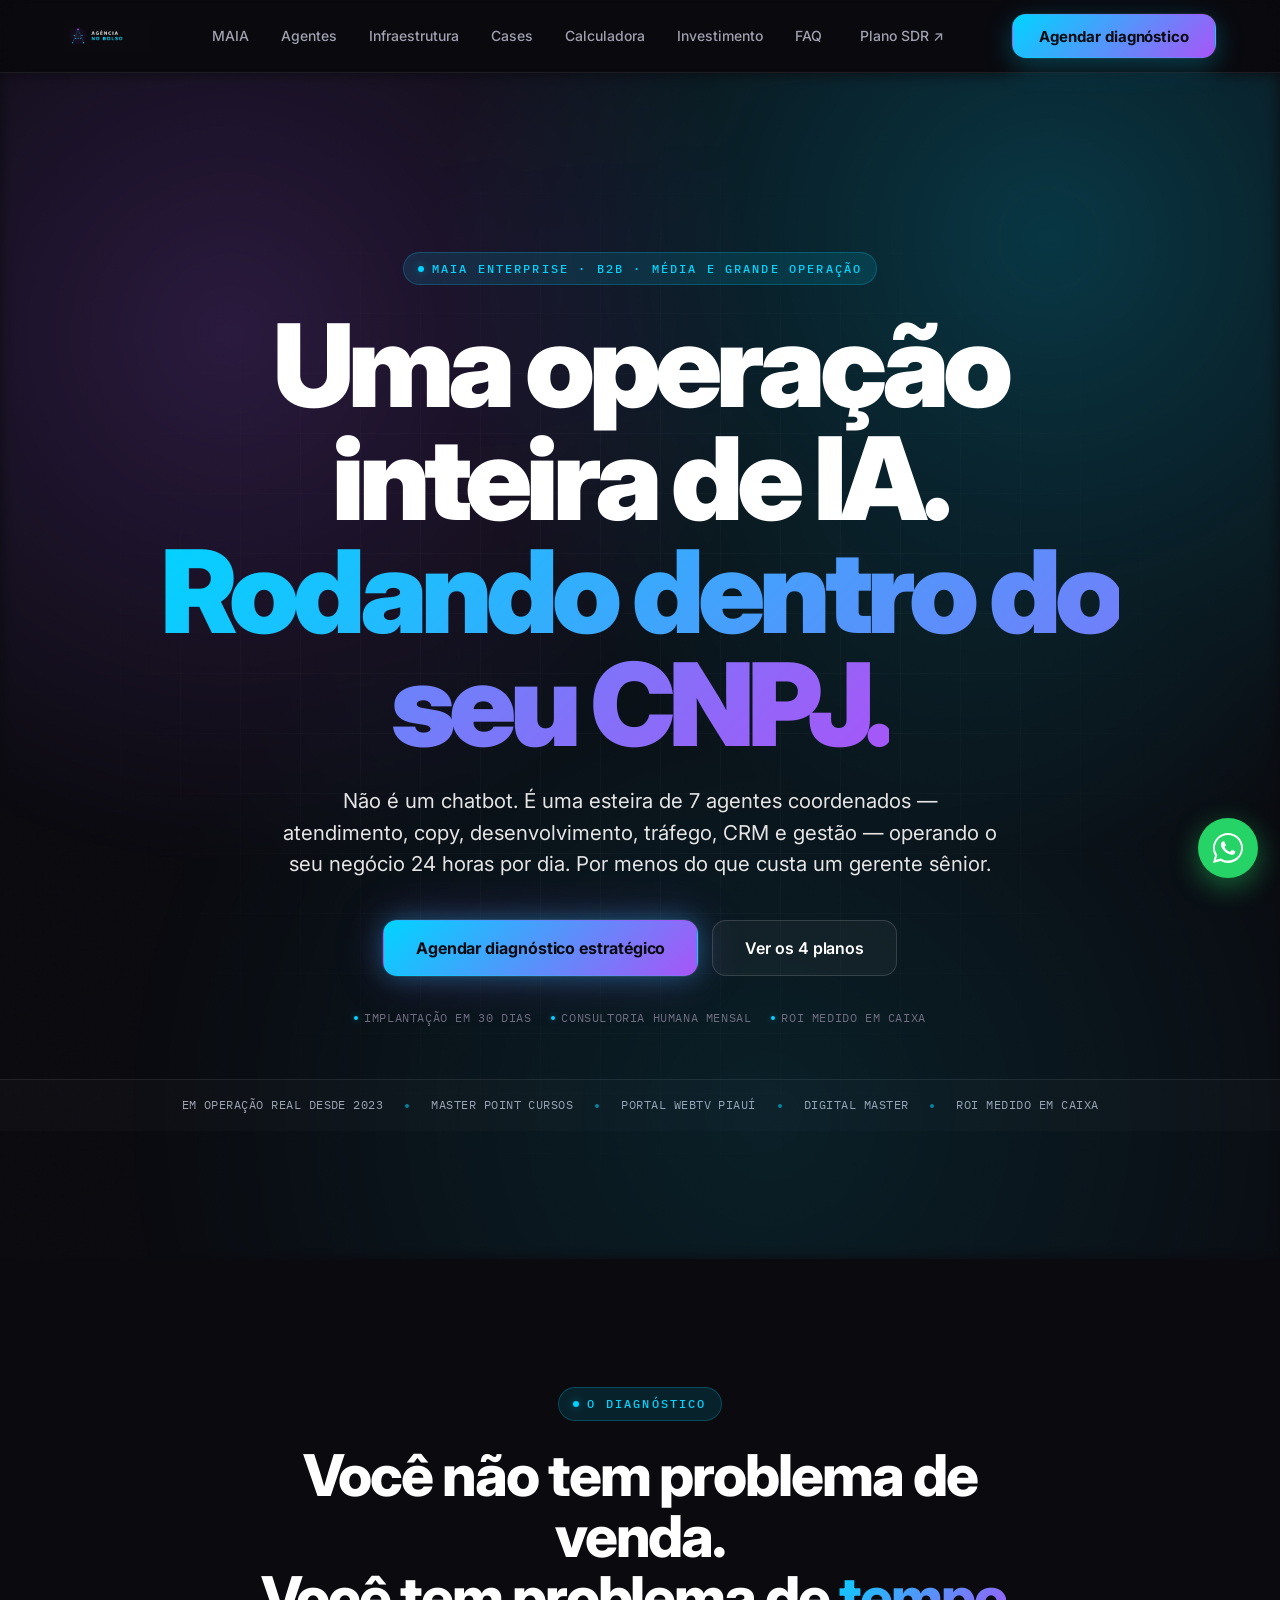
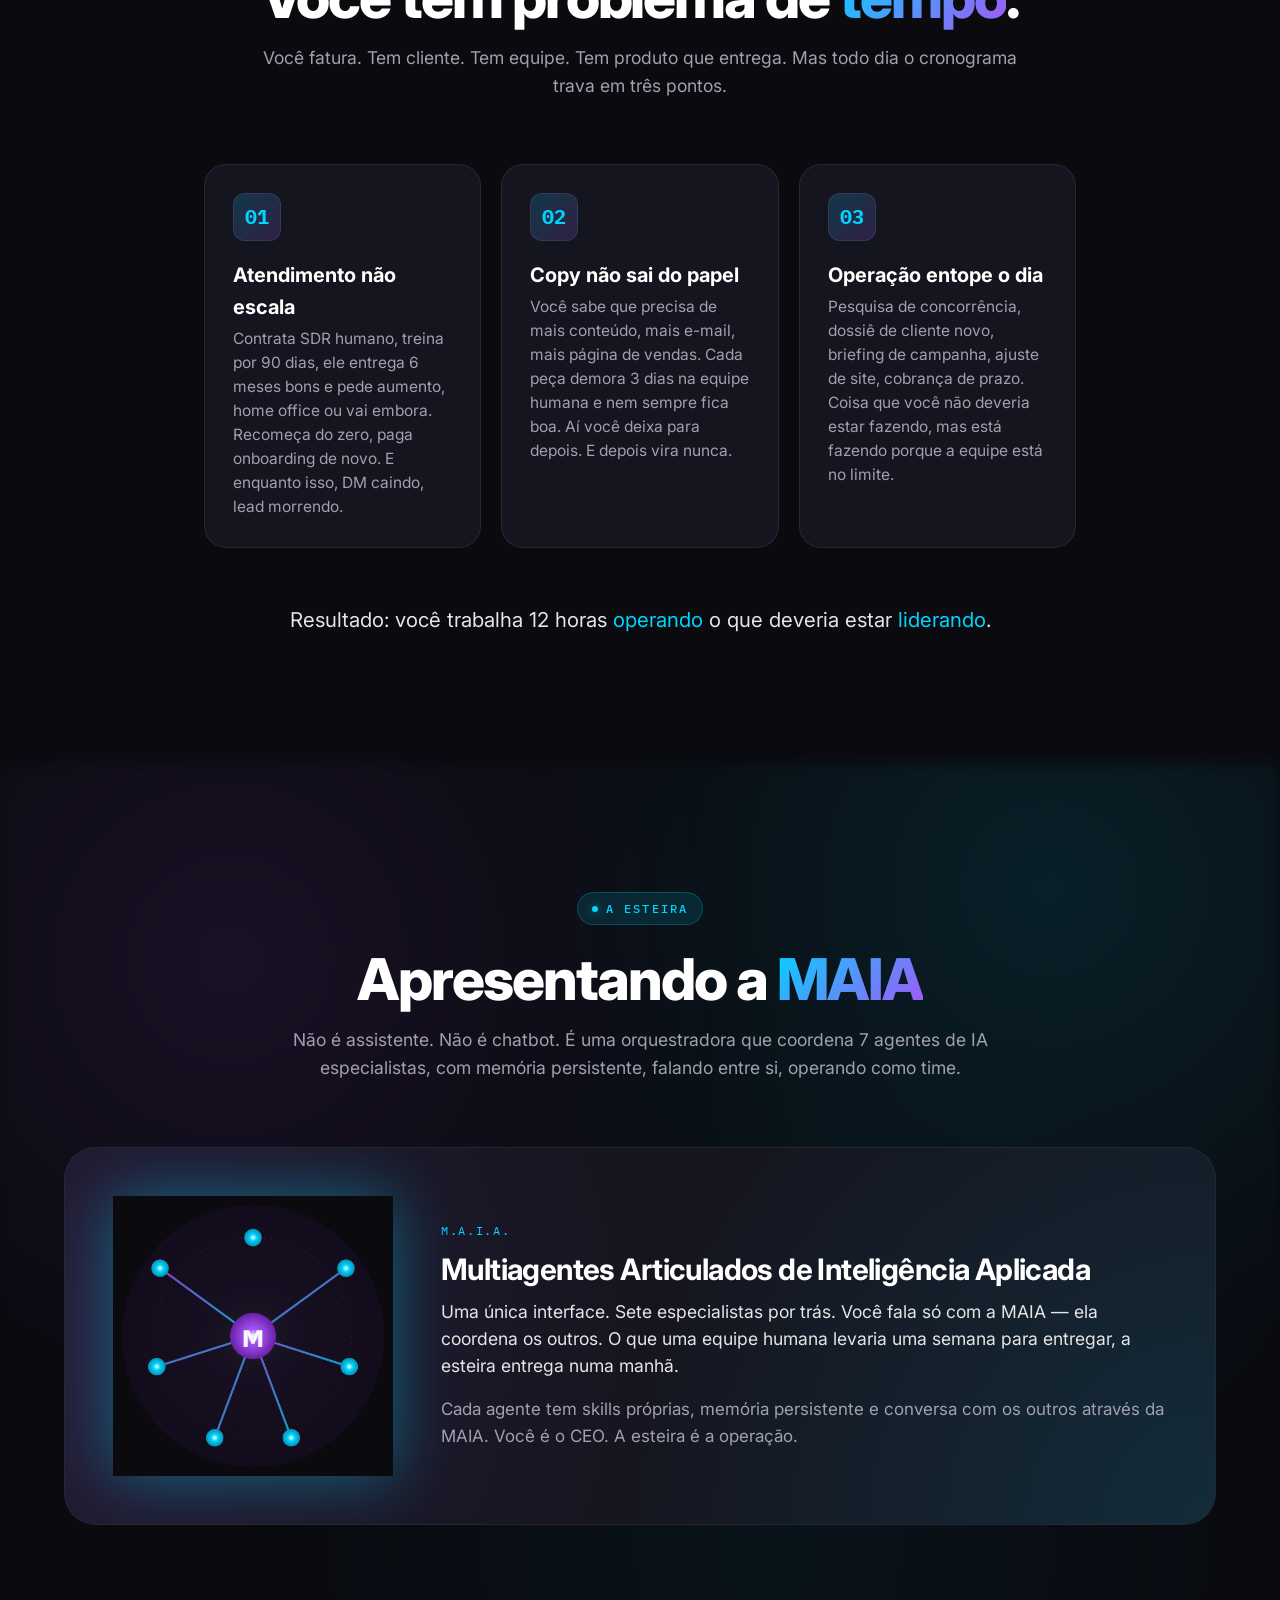
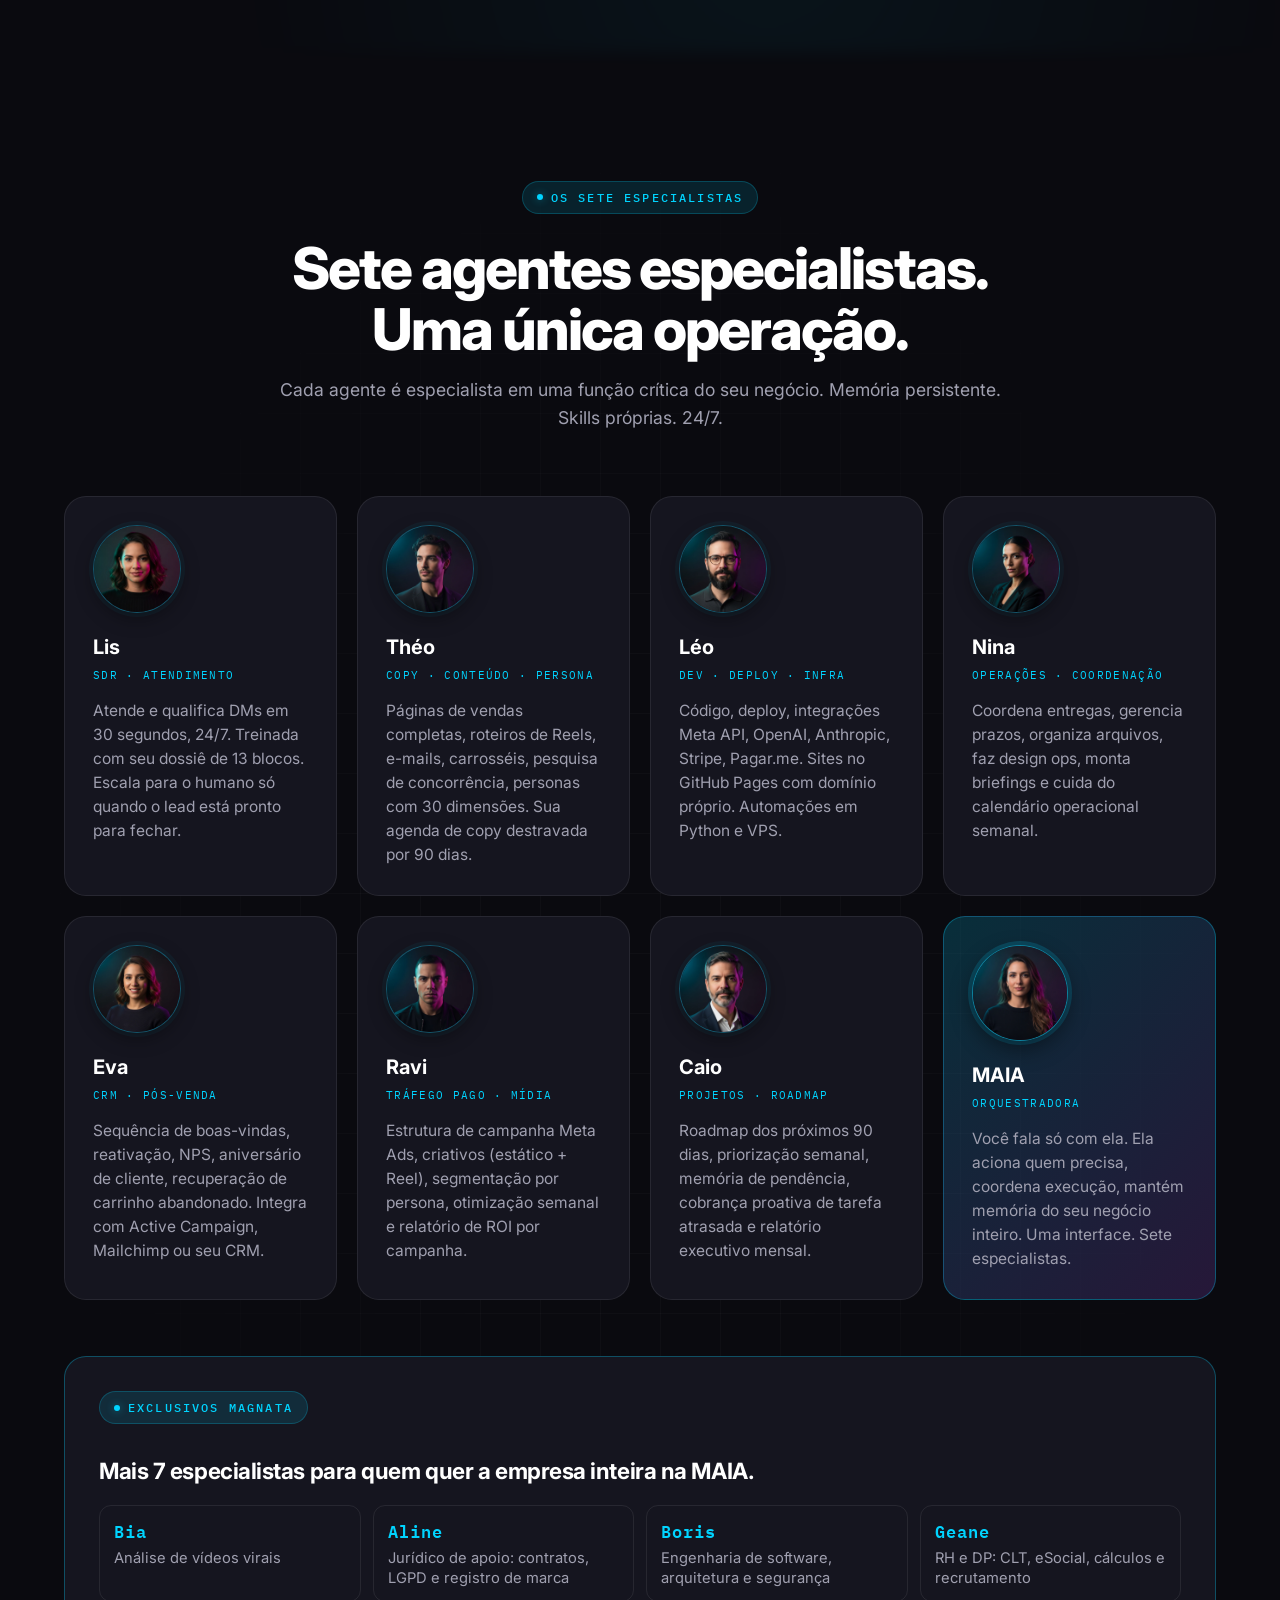
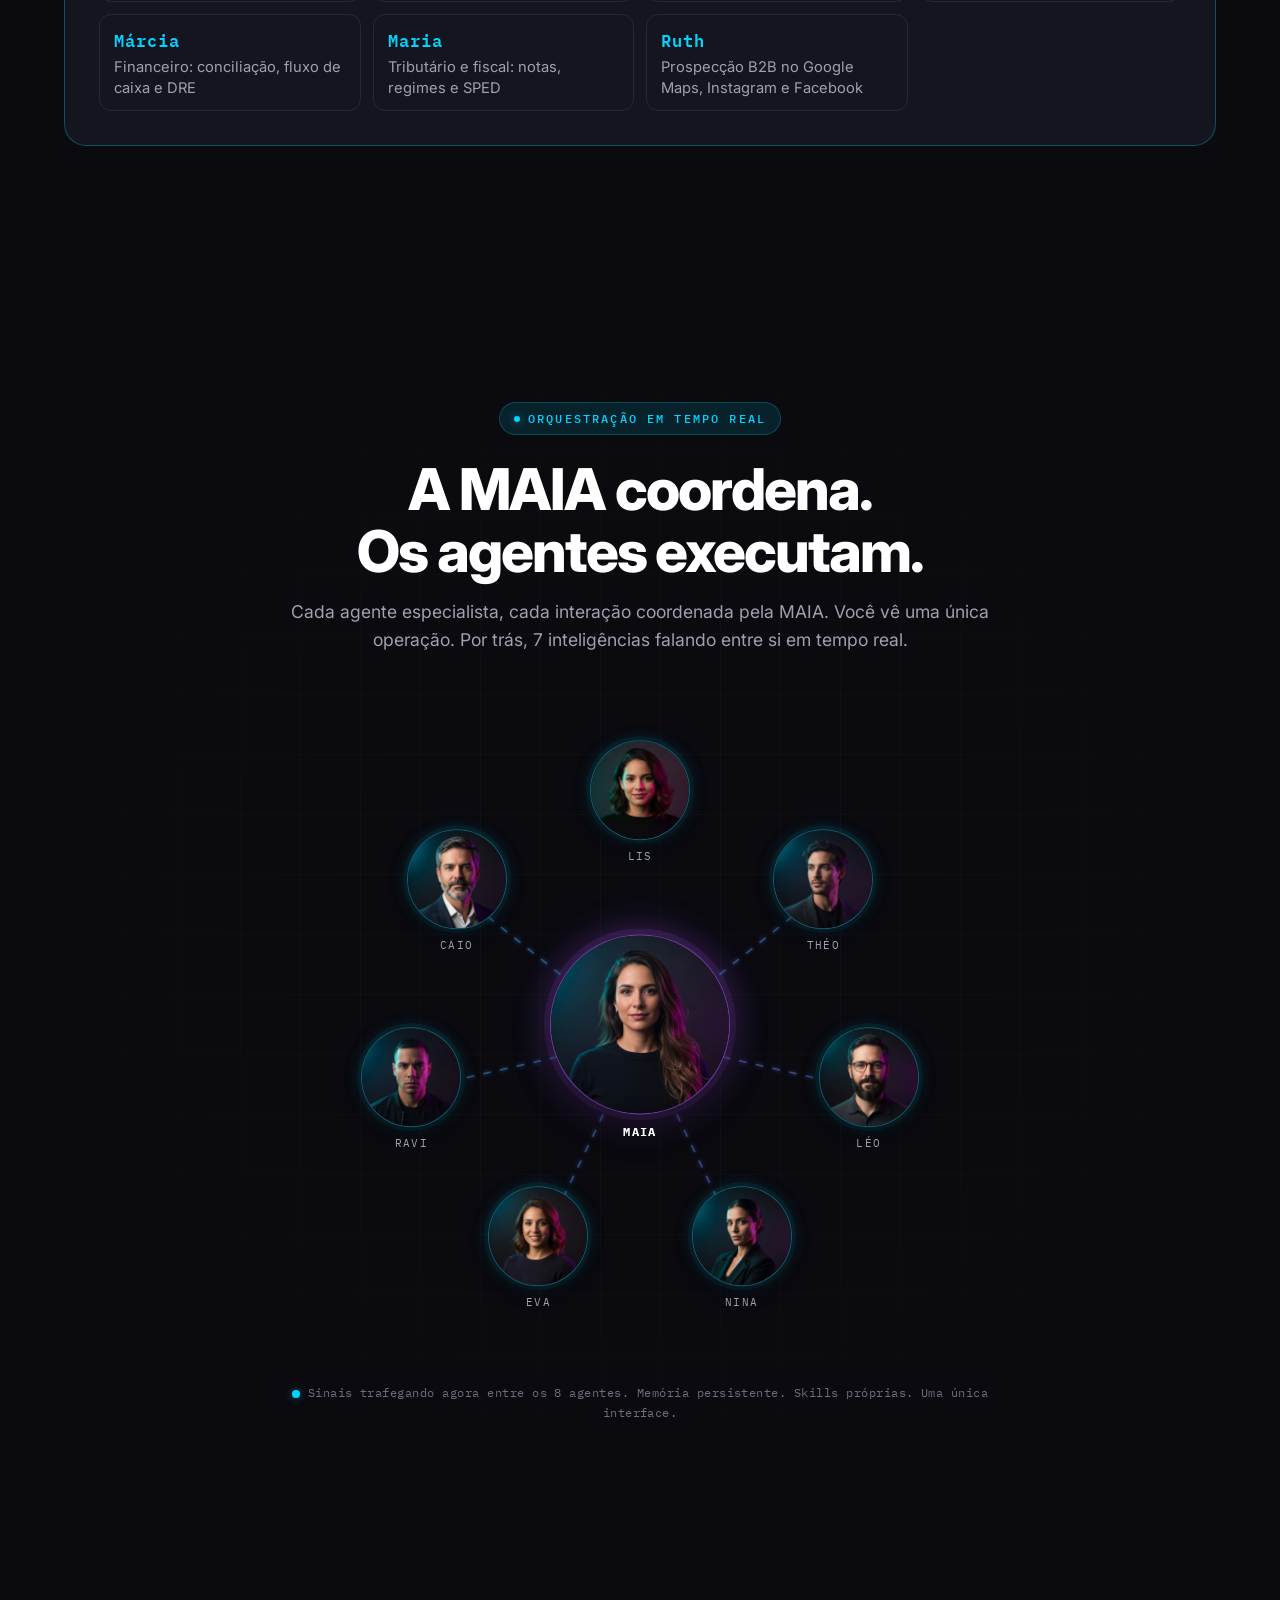
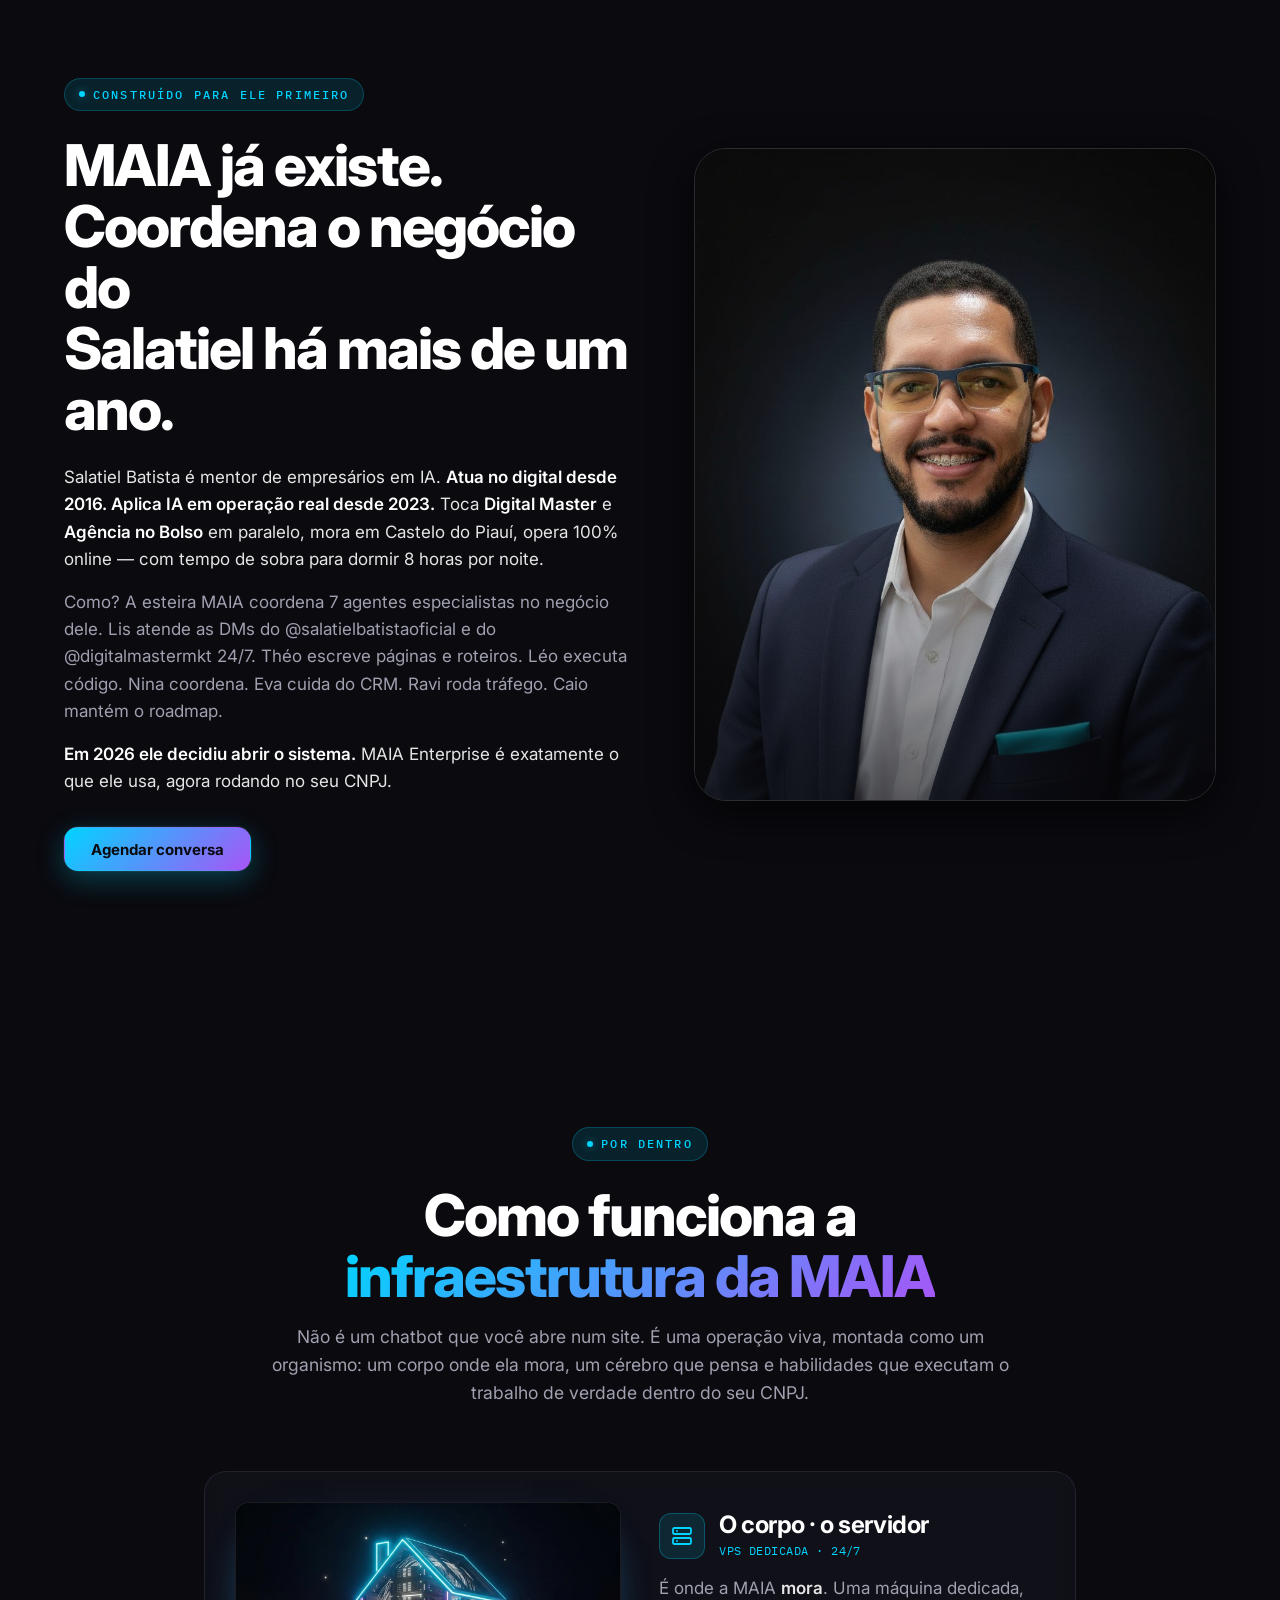
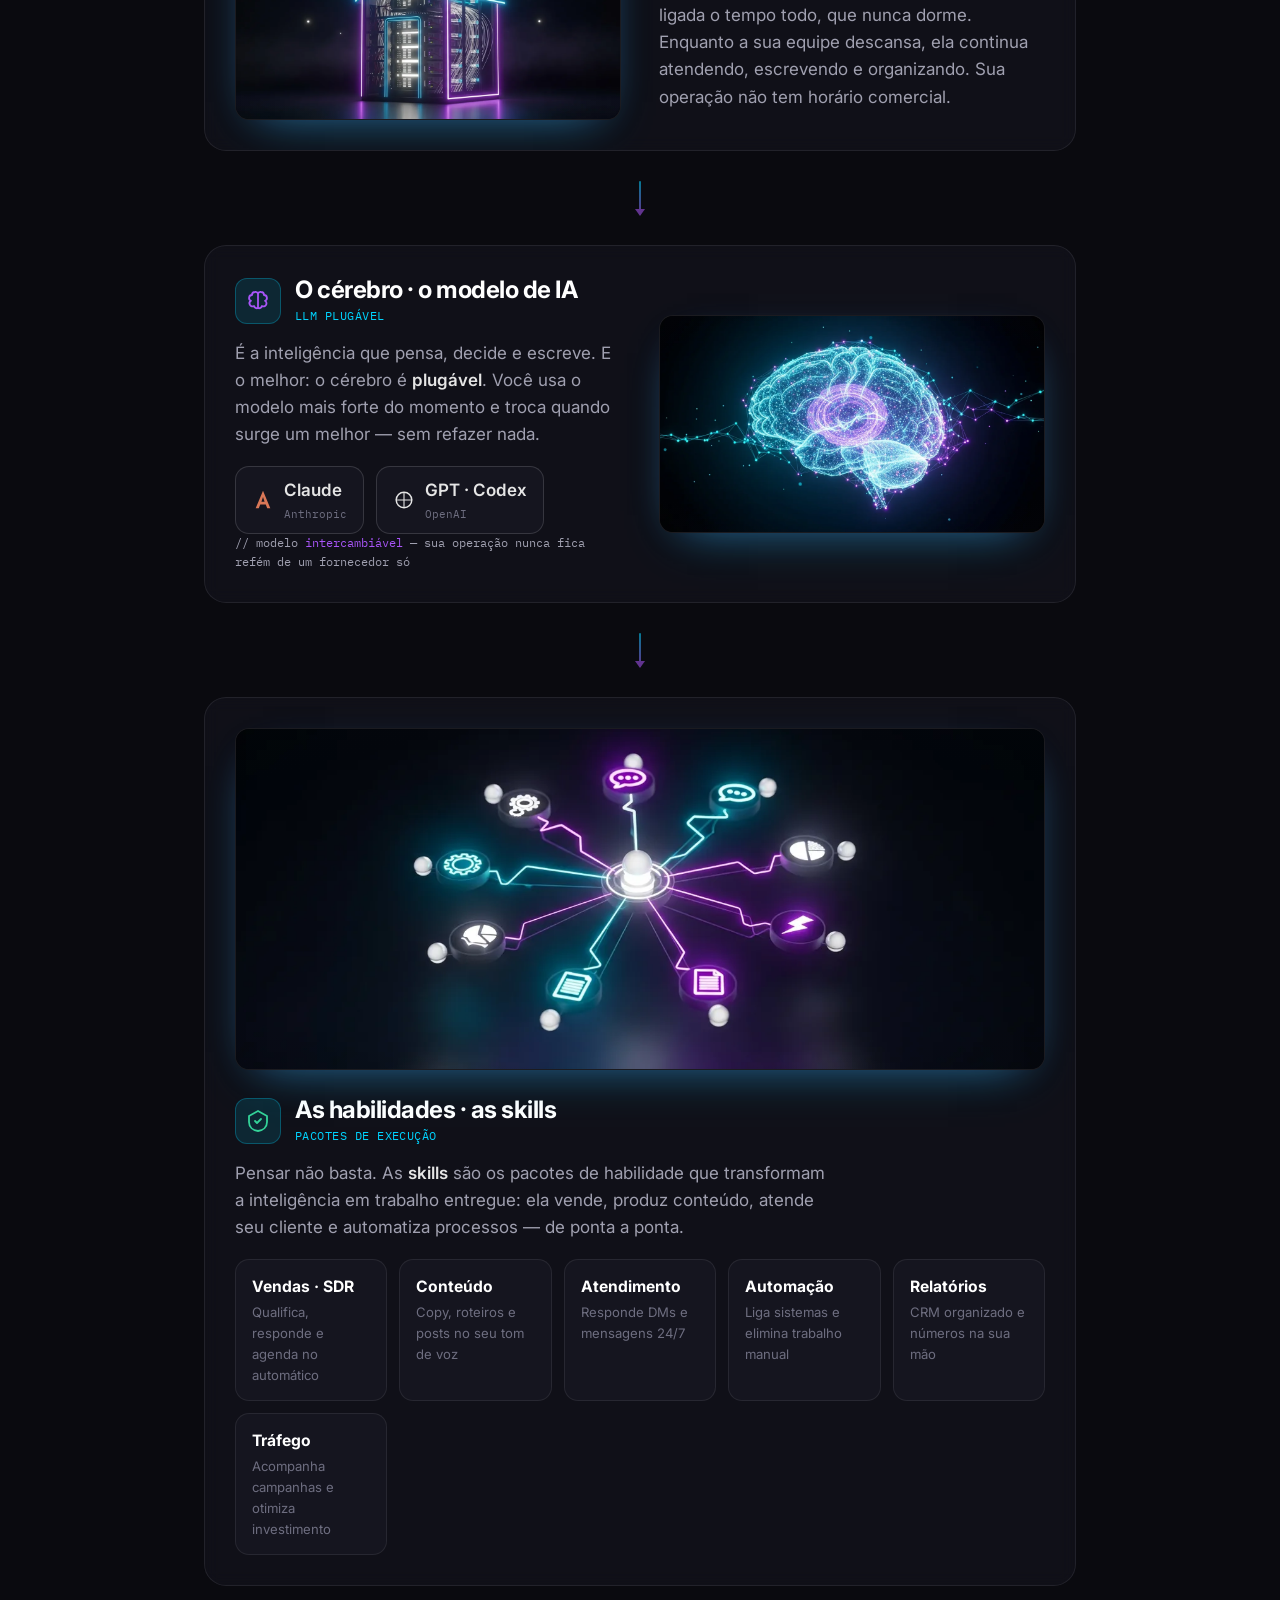
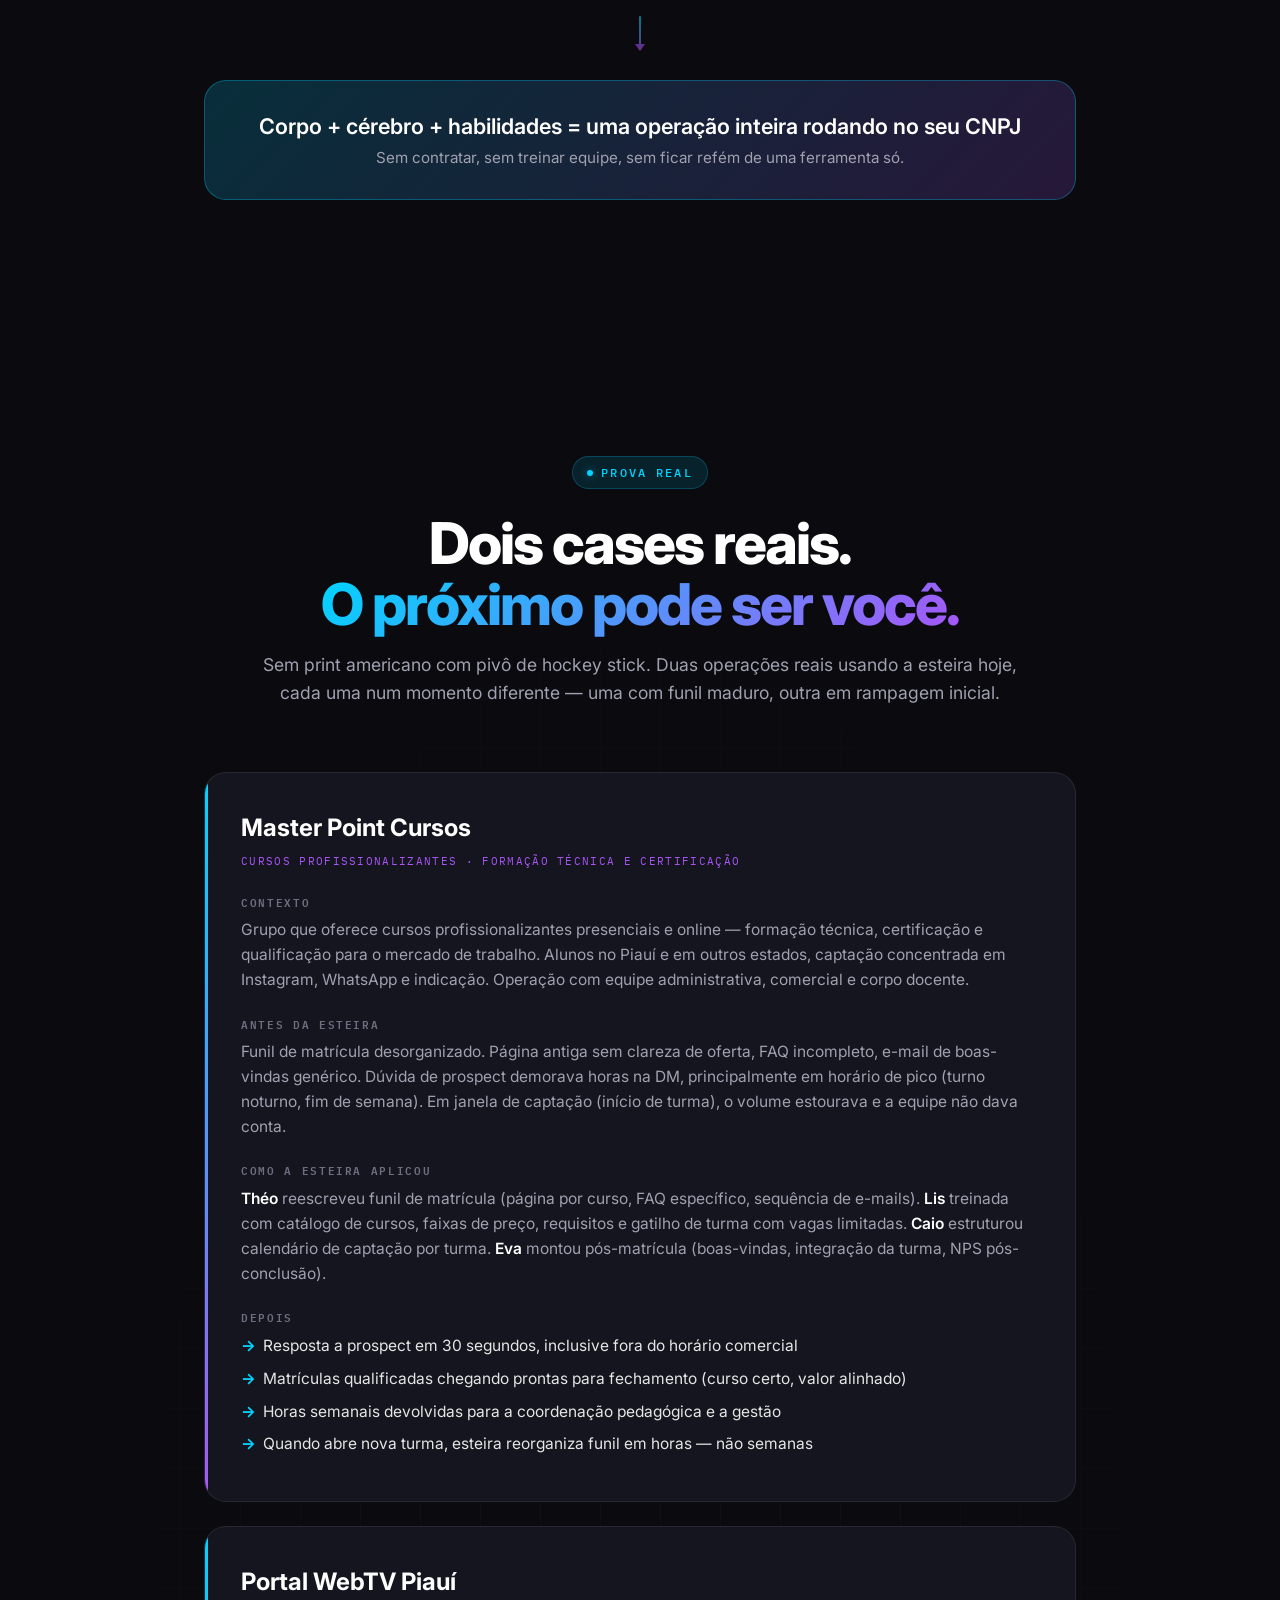
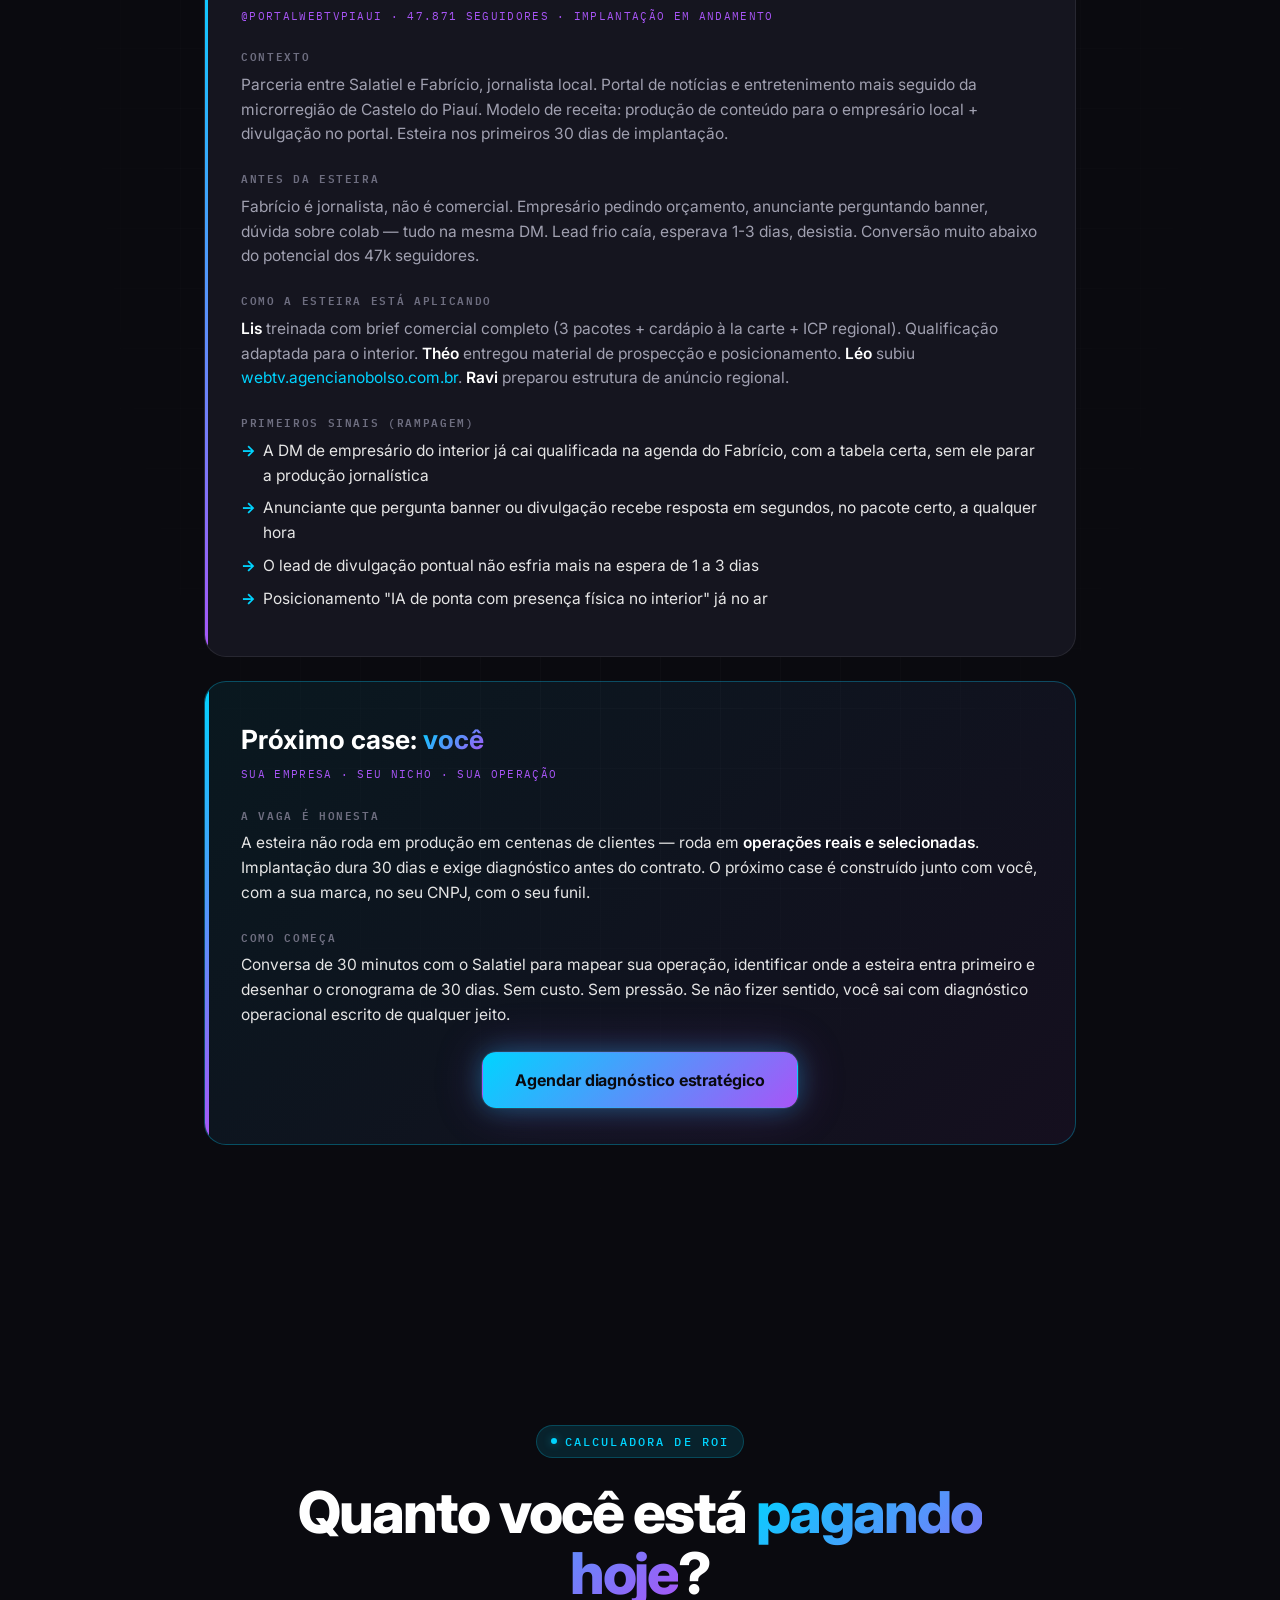
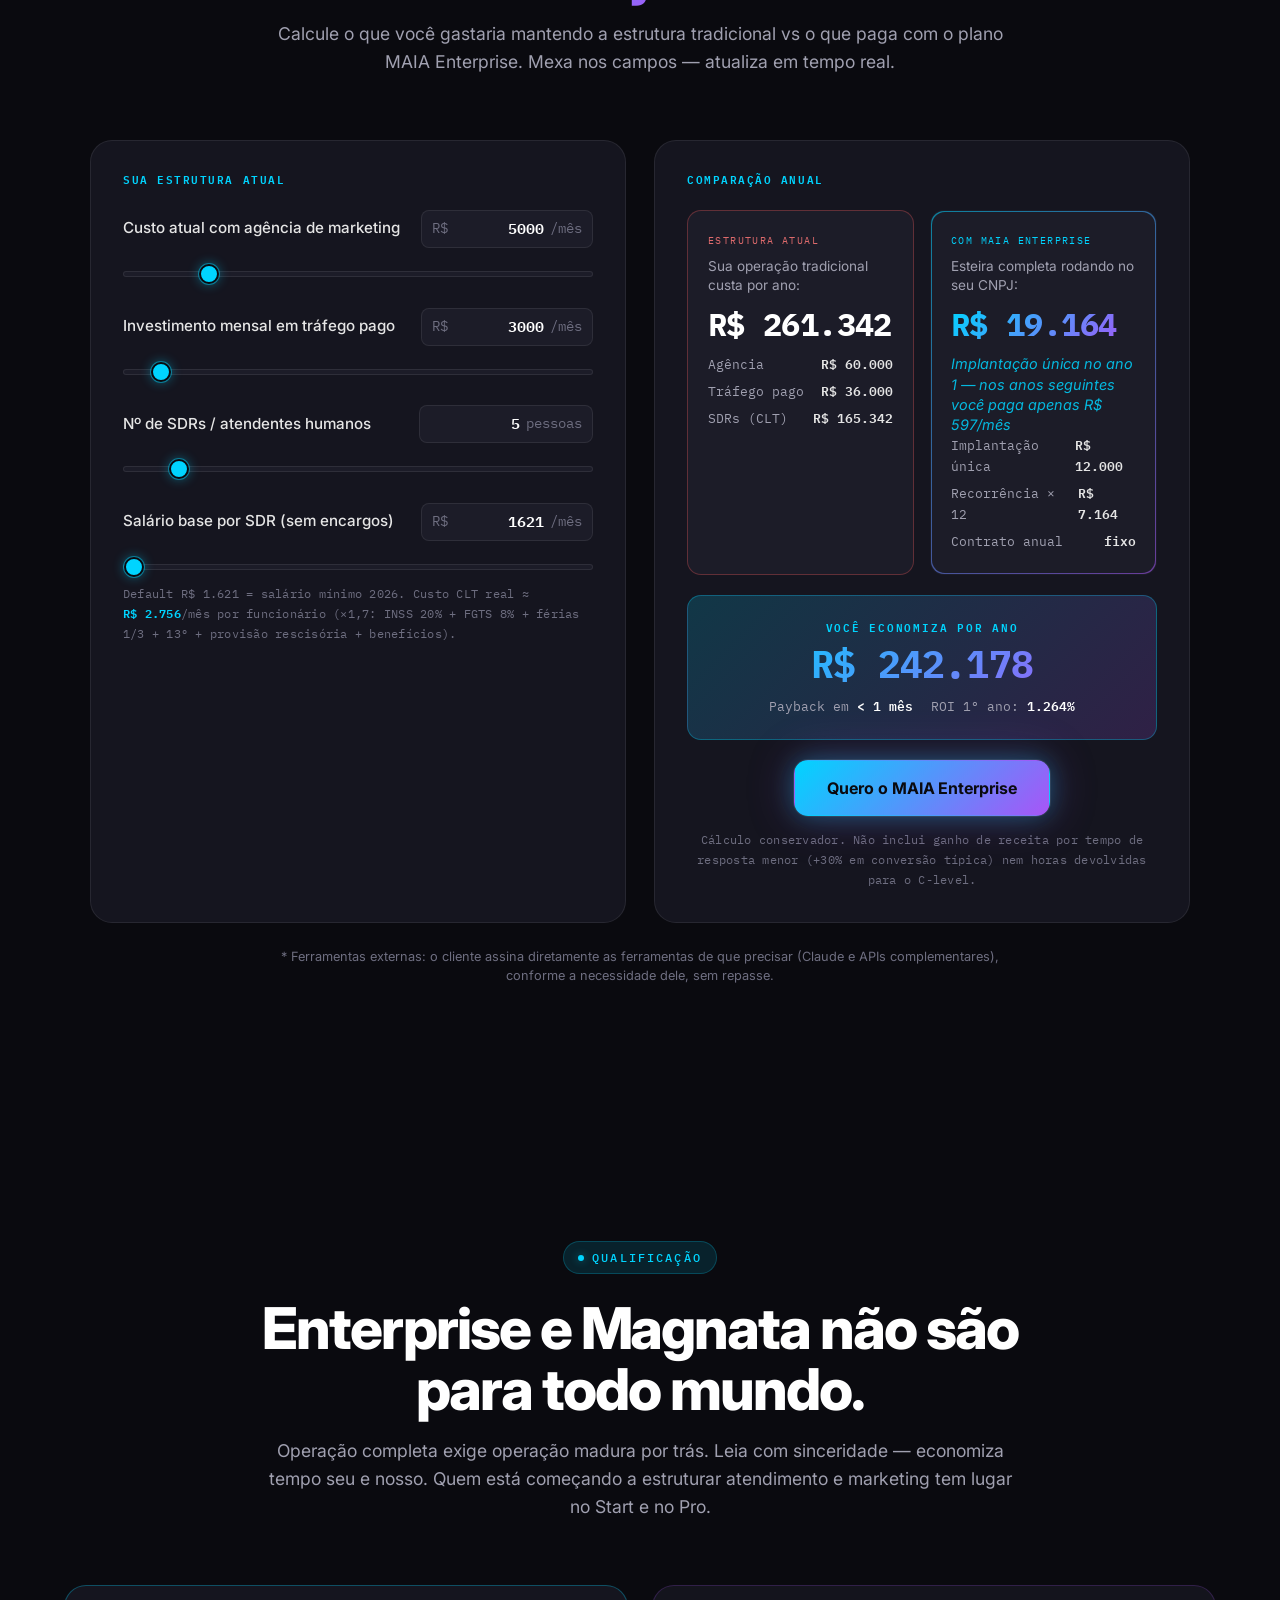
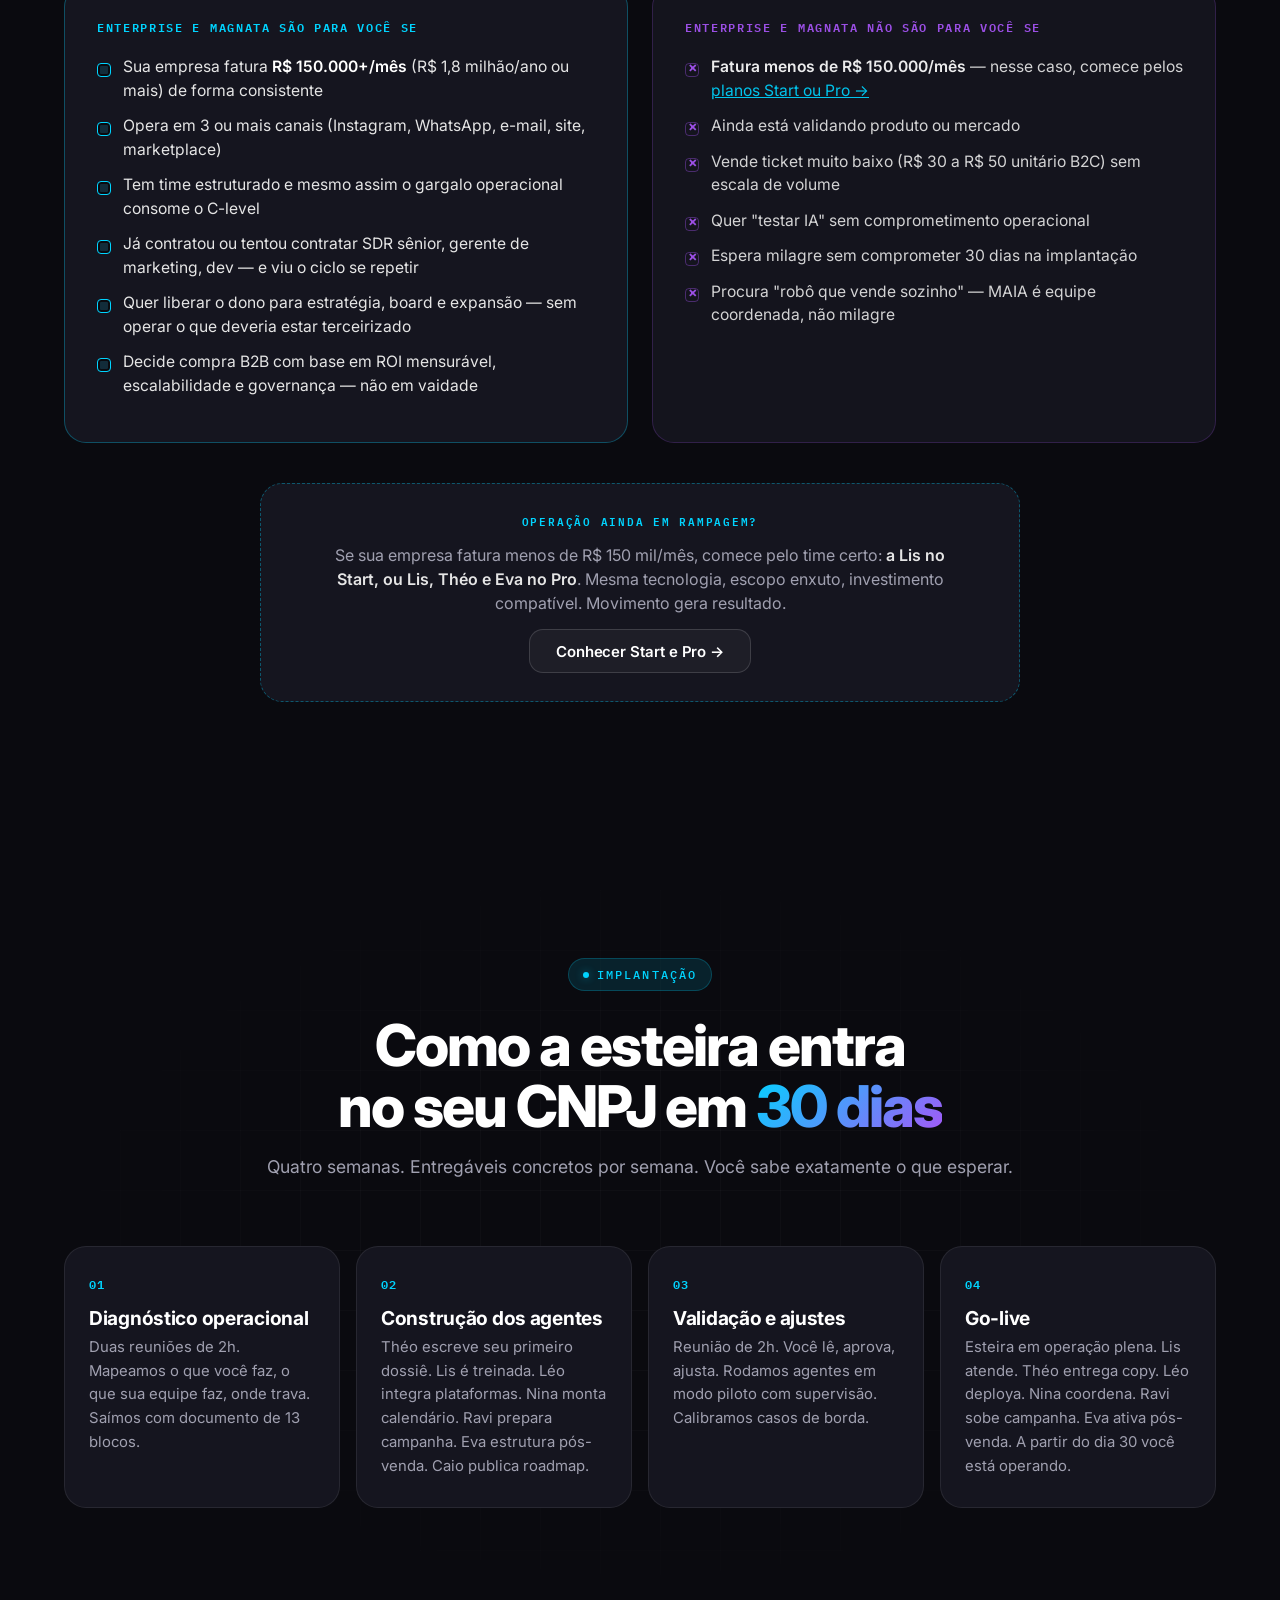
==== index.html @ 839e4342 "LP: restaura R$ 80k/mês na conversa de exemplo da Lis Co-Authored-By: Claude Opus 5.5 <noreply@anthr" ====
<!doctype html>
<html lang="pt-BR">
<head>
<meta charset="utf-8">
<meta name="viewport" content="width=device-width, initial-scale=1, viewport-fit=cover">
<meta name="theme-color" content="#0A0A0F">
<title>Agência no Bolso · MAIA Enterprise — Uma operação inteira de IA no seu CNPJ</title>
<meta name="description" content="MAIA é uma esteira de 7 agentes de IA coordenados que opera atendimento, copy, dev, ops, CRM, tráfego e gestão dentro do seu CNPJ. Quatro planos, do Start ao Magnata. Implantação em 30 dias.">
<meta name="author" content="Agência no Bolso">
<link rel="canonical" href="https://agencianobolso.com.br/">

<!-- Open Graph -->
<meta property="og:type" content="website">
<meta property="og:title" content="Agência no Bolso · MAIA Enterprise">
<meta property="og:description" content="Sua empresa. Com IA real. Uma esteira de 7 agentes coordenados rodando no seu CNPJ — atendimento, copy, dev, ops, CRM, tráfego e gestão.">
<meta property="og:url" content="https://agencianobolso.com.br/">
<meta property="og:image" content="https://agencianobolso.com.br/assets/og-enterprise.png">
<meta property="og:locale" content="pt_BR">
<meta name="twitter:card" content="summary_large_image">

<link rel="icon" href="/assets/favicon.svg" type="image/svg+xml">

<!-- Fonts -->
<link rel="preconnect" href="https://fonts.googleapis.com">
<link rel="preconnect" href="https://fonts.gstatic.com" crossorigin>
<!-- display=optional: zero CLS (fonte usa fallback se nao chegar em 100ms, sem swap posterior) -->
<link rel="stylesheet" href="https://fonts.googleapis.com/css2?family=Inter:wght@400;500;600;700;800;900&family=IBM+Plex+Mono:wght@400;500;600&display=optional">
<link rel="preload" as="image" href="/assets/img/brand/salatiel_hero.jpg" fetchpriority="high">

<link rel="stylesheet" href="/assets/style.css?v=20260606-cnpj-footer">

<!-- JSON-LD -->
<script type="application/ld+json">
{
  "@context": "https://schema.org",
  "@type": "Organization",
  "name": "Agência no Bolso",
  "url": "https://agencianobolso.com.br/",
  "logo": "https://agencianobolso.com.br/assets/img/brand/logo-horizontal-ondark.png",
  "founders": [
    {"@type": "Person", "name": "Raquel Coelho"},
    {"@type": "Person", "name": "Salatiel Batista"},
    {"@type": "Person", "name": "Joel Visgueira"}
  ],
  "sameAs": ["https://instagram.com/digitalmastermkt"]
}
</script>
</head>
<body>

<!-- NAVBAR -->
<nav class="navbar">
  <div class="nav-inner">
    <a href="/" class="nav-logo" aria-label="Agência no Bolso">
      <img src="/assets/img/brand/logo-horizontal-ondark.png" alt="Agência no Bolso" width="240" height="50">
    </a>
    <div class="nav-links">
      <a href="#maia">MAIA</a>
      <a href="#agentes">Agentes</a>
      <a href="#infraestrutura">Infraestrutura</a>
      <a href="#cases">Cases</a>
      <a href="#roi-calc-maia">Calculadora</a>
      <a href="#investimento">Investimento</a>
      <a href="#faq">FAQ</a>
      <a href="/sdr/" class="btn-ghost">Plano SDR ↗</a>
    </div>
    <a href="https://wa.me/5586981141438?text=Ol%C3%A1%20Salatiel%2C%20quero%20agendar%20diagn%C3%B3stico%20estrat%C3%A9gico%20da%20MAIA%20Enterprise" class="btn btn-primary" target="_blank" rel="noopener">Agendar diagnóstico</a>
  </div>
</nav>

<!-- HERO -->
<header class="hero">
  <div class="mesh-gradient-bg"></div>
  <div class="grid-bg"></div>
  <div class="noise-bg"></div>
  <div class="container hero-inner">
    <span class="eyebrow">MAIA Enterprise · B2B · Média e grande operação</span>
    <h1 class="huge-headline">Uma operação inteira de IA.<br><span class="gradient-text">Rodando dentro do seu CNPJ.</span></h1>
    <p class="lead">Não é um chatbot. É uma esteira de 7 agentes coordenados — atendimento, copy, desenvolvimento, tráfego, CRM e gestão — operando o seu negócio 24 horas por dia. Por menos do que custa um gerente sênior.</p>
    <div class="cta-row" style="justify-content:center">
      <a href="https://wa.me/5586981141438?text=Ol%C3%A1%20Salatiel%2C%20quero%20agendar%20diagn%C3%B3stico%20estrat%C3%A9gico%20da%20MAIA%20Enterprise" class="btn glow-cta btn-lg" target="_blank" rel="noopener">Agendar diagnóstico estratégico</a>
      <a href="#investimento" class="btn btn-secondary btn-lg">Ver os 4 planos</a>
    </div>
    <div class="hero-meta">
      <span>Implantação em 30 dias</span>
      <span>Consultoria humana mensal</span>
      <span>ROI medido em caixa</span>
    </div>
  </div>
  <div class="cred-bar">
    <div class="container">
      <p><span>Em operação real desde 2023</span><span>Master Point Cursos</span><span>Portal WebTV Piauí</span><span>Digital Master</span><span>ROI medido em caixa</span></p>
    </div>
  </div>
</header>

<!-- PROBLEMA -->
<section id="problema">
  <div class="container container-narrow">
    <div class="section-header">
      <span class="eyebrow">O Diagnóstico</span>
      <h2>Você não tem problema de venda.<br>Você tem problema de <span class="gradient-text">tempo</span>.</h2>
      <p>Você fatura. Tem cliente. Tem equipe. Tem produto que entrega. Mas todo dia o cronograma trava em três pontos.</p>
    </div>

    <div class="grid grid-3" style="gap:20px">
      <div class="agent-card">
        <div class="agent-icon">01</div>
        <div class="agent-name">Atendimento não escala</div>
        <p class="agent-desc">Contrata SDR humano, treina por 90 dias, ele entrega 6 meses bons e pede aumento, home office ou vai embora. Recomeça do zero, paga onboarding de novo. E enquanto isso, DM caindo, lead morrendo.</p>
      </div>
      <div class="agent-card">
        <div class="agent-icon">02</div>
        <div class="agent-name">Copy não sai do papel</div>
        <p class="agent-desc">Você sabe que precisa de mais conteúdo, mais e-mail, mais página de vendas. Cada peça demora 3 dias na equipe humana e nem sempre fica boa. Aí você deixa para depois. E depois vira nunca.</p>
      </div>
      <div class="agent-card">
        <div class="agent-icon">03</div>
        <div class="agent-name">Operação entope o dia</div>
        <p class="agent-desc">Pesquisa de concorrência, dossiê de cliente novo, briefing de campanha, ajuste de site, cobrança de prazo. Coisa que você não deveria estar fazendo, mas está fazendo porque a equipe está no limite.</p>
      </div>
    </div>

    <p class="lead" style="text-align:center; margin: 56px auto 0">Resultado: você trabalha 12 horas <em>operando</em> o que deveria estar <em>liderando</em>.</p>
  </div>
</section>

<!-- SOLUÇÃO MAIA -->
<section id="maia">
  <div class="mesh-gradient-bg" style="opacity:.5"></div>
  <div class="container">
    <div class="section-header">
      <span class="eyebrow">A Esteira</span>
      <h2>Apresentando a <span class="gradient-text">MAIA</span></h2>
      <p>Não é assistente. Não é chatbot. É uma orquestradora que coordena 7 agentes de IA especialistas, com memória persistente, falando entre si, operando como time.</p>
    </div>

    <div class="maia-feature">
      <img src="/assets/img/brand/maia-symbol.png" alt="Símbolo MAIA — orquestradora de IA" loading="lazy" width="2000" height="2000">
      <div>
        <span class="maia-acronym">M.A.I.A.</span>
        <h3>Multiagentes Articulados de Inteligência Aplicada</h3>
        <p class="lead" style="font-size:1.1rem">Uma única interface. Sete especialistas por trás. Você fala só com a MAIA — ela coordena os outros. O que uma equipe humana levaria uma semana para entregar, a esteira entrega numa manhã.</p>
        <p style="color:var(--text-2); margin-top:14px">Cada agente tem skills próprias, memória persistente e conversa com os outros através da MAIA. Você é o CEO. A esteira é a operação.</p>
      </div>
    </div>
  </div>
</section>

<!-- 7 AGENTES -->
<section id="agentes">
  <div class="grid-bg"></div>
  <div class="container">
    <div class="section-header">
      <span class="eyebrow">Os Sete Especialistas</span>
      <h2>Sete agentes especialistas.<br>Uma única operação.</h2>
      <p>Cada agente é especialista em uma função crítica do seu negócio. Memória persistente. Skills próprias. 24/7.</p>
    </div>

    <div class="agents-grid">
      <article class="agent-card">
        <img class="agent-portrait" decoding="async" src="/assets/img/agentes/lis.webp" alt="Lis — SDR de IA da esteira MAIA" loading="lazy" width="800" height="800">
        <div class="agent-name">Lis</div>
        <div class="agent-role">SDR · Atendimento</div>
        <p class="agent-desc">Atende e qualifica DMs em 30 segundos, 24/7. Treinada com seu dossiê de 13 blocos. Escala para o humano só quando o lead está pronto para fechar.</p>
      </article>
      <article class="agent-card">
        <img class="agent-portrait" decoding="async" src="/assets/img/agentes/theo.webp" alt="Théo — Copywriter de IA da esteira MAIA" loading="lazy" width="800" height="800">
        <div class="agent-name">Théo</div>
        <div class="agent-role">Copy · Conteúdo · Persona</div>
        <p class="agent-desc">Páginas de vendas completas, roteiros de Reels, e-mails, carrosséis, pesquisa de concorrência, personas com 30 dimensões. Sua agenda de copy destravada por 90 dias.</p>
      </article>
      <article class="agent-card">
        <img class="agent-portrait" decoding="async" src="/assets/img/agentes/leo.webp" alt="Léo — Dev de IA da esteira MAIA" loading="lazy" width="800" height="800">
        <div class="agent-name">Léo</div>
        <div class="agent-role">Dev · Deploy · Infra</div>
        <p class="agent-desc">Código, deploy, integrações Meta API, OpenAI, Anthropic, Stripe, Pagar.me. Sites no GitHub Pages com domínio próprio. Automações em Python e VPS.</p>
      </article>
      <article class="agent-card">
        <img class="agent-portrait" decoding="async" src="/assets/img/agentes/nina.webp" alt="Nina — Operações de IA da esteira MAIA" loading="lazy" width="800" height="800">
        <div class="agent-name">Nina</div>
        <div class="agent-role">Operações · Coordenação</div>
        <p class="agent-desc">Coordena entregas, gerencia prazos, organiza arquivos, faz design ops, monta briefings e cuida do calendário operacional semanal.</p>
      </article>
      <article class="agent-card">
        <img class="agent-portrait" decoding="async" src="/assets/img/agentes/eva.webp" alt="Eva — CRM de IA da esteira MAIA" loading="lazy" width="800" height="800">
        <div class="agent-name">Eva</div>
        <div class="agent-role">CRM · Pós-venda</div>
        <p class="agent-desc">Sequência de boas-vindas, reativação, NPS, aniversário de cliente, recuperação de carrinho abandonado. Integra com Active Campaign, Mailchimp ou seu CRM.</p>
      </article>
      <article class="agent-card">
        <img class="agent-portrait" decoding="async" src="/assets/img/agentes/ravi.webp" alt="Ravi — Tráfego pago de IA da esteira MAIA" loading="lazy" width="800" height="800">
        <div class="agent-name">Ravi</div>
        <div class="agent-role">Tráfego pago · Mídia</div>
        <p class="agent-desc">Estrutura de campanha Meta Ads, criativos (estático + Reel), segmentação por persona, otimização semanal e relatório de ROI por campanha.</p>
      </article>
      <article class="agent-card">
        <img class="agent-portrait" decoding="async" src="/assets/img/agentes/caio.webp" alt="Caio — Gestão de projetos de IA da esteira MAIA" loading="lazy" width="800" height="800">
        <div class="agent-name">Caio</div>
        <div class="agent-role">Projetos · Roadmap</div>
        <p class="agent-desc">Roadmap dos próximos 90 dias, priorização semanal, memória de pendência, cobrança proativa de tarefa atrasada e relatório executivo mensal.</p>
      </article>
      <article class="agent-card agent-card-featured">
        <img class="agent-portrait agent-portrait-featured" decoding="async" src="/assets/img/agentes/maia.webp" alt="MAIA — Orquestradora central da esteira de IA" loading="lazy" width="800" height="800">
        <div class="agent-name">MAIA</div>
        <div class="agent-role">Orquestradora</div>
        <p class="agent-desc">Você fala só com ela. Ela aciona quem precisa, coordena execução, mantém memória do seu negócio inteiro. Uma interface. Sete especialistas.</p>
      </article>
    </div>

    <div class="magnata-exclusivos reveal">
      <div class="magnata-exclusivos-head">
        <span class="eyebrow">Exclusivos Magnata</span>
        <h3>Mais 7 especialistas para quem quer a empresa inteira na MAIA.</h3>
      </div>
      <ul class="magnata-exclusivos-list">
        <li><strong>Bia</strong><span>Análise de vídeos virais</span></li>
        <li><strong>Aline</strong><span>Jurídico de apoio: contratos, LGPD e registro de marca</span></li>
        <li><strong>Boris</strong><span>Engenharia de software, arquitetura e segurança</span></li>
        <li><strong>Geane</strong><span>RH e DP: CLT, eSocial, cálculos e recrutamento</span></li>
        <li><strong>Márcia</strong><span>Financeiro: conciliação, fluxo de caixa e DRE</span></li>
        <li><strong>Maria</strong><span>Tributário e fiscal: notas, regimes e SPED</span></li>
        <li><strong>Ruth</strong><span>Prospecção B2B no Google Maps, Instagram e Facebook</span></li>
      </ul>
    </div>
  </div>
</section>
<style>
#agentes .magnata-exclusivos{ margin-top:clamp(36px,5vw,56px); border:1px solid rgba(0,212,255,0.30); border-radius:var(--radius-lg); background:var(--bg-2); padding:clamp(22px,3vw,34px); }
#agentes .magnata-exclusivos-head h3{ margin:10px 0 20px; font-size:clamp(1.1rem,2vw,1.4rem); }
#agentes .magnata-exclusivos-list{ list-style:none; margin:0; padding:0; display:grid; grid-template-columns:repeat(auto-fit,minmax(240px,1fr)); gap:12px; }
#agentes .magnata-exclusivos-list li{ display:flex; flex-direction:column; gap:3px; padding:12px 14px; border:1px solid var(--border); border-radius:12px; }
#agentes .magnata-exclusivos-list strong{ color:var(--cyan); font-family:var(--font-mono); letter-spacing:.06em; }
#agentes .magnata-exclusivos-list span{ color:var(--text-2); font-size:.92rem; line-height:1.4; }
</style>

<!-- DIAGRAMA DE ORQUESTRAÇÃO (rede neural viva) -->
<section id="orquestracao">
  <div class="grid-bg"></div>
  <div class="container">
    <div class="section-header">
      <span class="eyebrow">Orquestração em tempo real</span>
      <h2>A MAIA coordena.<br>Os agentes executam.</h2>
      <p>Cada agente especialista, cada interação coordenada pela MAIA. Você vê uma única operação. Por trás, 7 inteligências falando entre si em tempo real.</p>
    </div>

    <div class="orchestration-wrap">
      <div class="orchestration-diagram" role="img" aria-label="Diagrama de rede: MAIA no centro conectada aos 7 agentes Lis, Théo, Léo, Nina, Eva, Ravi e Caio por linhas pulsantes de dados.">

        <!-- Linhas SVG (atrás dos retratos) -->
        <svg class="orchestration-svg" viewBox="0 0 600 600" preserveAspectRatio="xMidYMid meet" aria-hidden="true" focusable="false">
          <defs>
            <linearGradient id="lineGrad" gradientUnits="userSpaceOnUse" x1="0" y1="0" x2="600" y2="600">
              <stop offset="0%"  stop-color="#00D4FF" stop-opacity="0.85"/>
              <stop offset="100%" stop-color="#A855F7" stop-opacity="0.85"/>
            </linearGradient>
            <filter id="lineGlow" x="-20%" y="-20%" width="140%" height="140%">
              <feGaussianBlur stdDeviation="2" result="blur"/>
              <feMerge>
                <feMergeNode in="blur"/>
                <feMergeNode in="SourceGraphic"/>
              </feMerge>
            </filter>
          </defs>

          <!-- 7 linhas do centro (300,300) até cada agente -->
          <line class="orchestration-line" data-line="lis"  x1="300" y1="300" x2="300"    y2="80"/>
          <line class="orchestration-line" data-line="theo" x1="300" y1="300" x2="471.97" y2="162.87"/>
          <line class="orchestration-line" data-line="leo"  x1="300" y1="300" x2="514.51" y2="349.05"/>
          <line class="orchestration-line" data-line="nina" x1="300" y1="300" x2="395.30" y2="498.18"/>
          <line class="orchestration-line" data-line="eva"  x1="300" y1="300" x2="204.70" y2="498.18"/>
          <line class="orchestration-line" data-line="ravi" x1="300" y1="300" x2="85.49"  y2="349.05"/>
          <line class="orchestration-line" data-line="caio" x1="300" y1="300" x2="128.03" y2="162.87"/>
        </svg>

        <!-- MAIA central -->
        <div class="orchestration-node orchestration-node-center" data-tip="MAIA — Orquestradora central">
          <img src="/assets/img/agentes/maia.webp" alt="MAIA — Orquestradora central da esteira" loading="lazy" decoding="async" width="360" height="360">
          <span class="orchestration-label">MAIA</span>
        </div>

        <!-- 7 agentes em órbita -->
        <div class="orchestration-node" style="--x:50%;--y:13.33%"   data-line="lis"  data-tip="MAIA &harr; Lis — SDR / Atendimento 24/7">
          <img src="/assets/img/agentes/lis.webp" alt="Lis — SDR" loading="lazy" decoding="async" width="200" height="200">
          <span class="orchestration-label">Lis</span>
        </div>
        <div class="orchestration-node" style="--x:78.66%;--y:27.14%" data-line="theo"   data-tip="MAIA &harr; Théo — Copy, conteúdo e persona">
          <img src="/assets/img/agentes/theo.webp" alt="Théo — Copy" loading="lazy" decoding="async" width="200" height="200">
          <span class="orchestration-label">Théo</span>
        </div>
        <div class="orchestration-node" style="--x:85.75%;--y:58.17%" data-line="leo" data-tip="MAIA &harr; Léo — Dev, deploy e infra">
          <img src="/assets/img/agentes/leo.webp" alt="Léo — Dev" loading="lazy" decoding="async" width="200" height="200">
          <span class="orchestration-label">Léo</span>
        </div>
        <div class="orchestration-node" style="--x:65.88%;--y:83.03%" data-line="nina"   data-tip="MAIA &harr; Nina — Operações e coordenação">
          <img src="/assets/img/agentes/nina.webp" alt="Nina — Operações" loading="lazy" decoding="async" width="200" height="200">
          <span class="orchestration-label">Nina</span>
        </div>
        <div class="orchestration-node" style="--x:34.12%;--y:83.03%" data-line="eva"    data-tip="MAIA &harr; Eva — CRM e pós-venda">
          <img src="/assets/img/agentes/eva.webp" alt="Eva — CRM" loading="lazy" decoding="async" width="200" height="200">
          <span class="orchestration-label">Eva</span>
        </div>
        <div class="orchestration-node" style="--x:14.25%;--y:58.17%" data-line="ravi"    data-tip="MAIA &harr; Ravi — Tráfego pago e mídia">
          <img src="/assets/img/agentes/ravi.webp" alt="Ravi — Tráfego" loading="lazy" decoding="async" width="200" height="200">
          <span class="orchestration-label">Ravi</span>
        </div>
        <div class="orchestration-node" style="--x:21.34%;--y:27.14%" data-line="caio"  data-tip="MAIA &harr; Caio — Projetos e roadmap">
          <img src="/assets/img/agentes/caio.webp" alt="Caio — Projetos" loading="lazy" decoding="async" width="200" height="200">
          <span class="orchestration-label">Caio</span>
        </div>

      </div>

      <p class="orchestration-caption"><span class="orchestration-dot"></span>Sinais trafegando agora entre os 8 agentes. Memória persistente. Skills próprias. Uma única interface.</p>
    </div>
  </div>
</section>

<!-- COMO FUNCIONA NA PRÁTICA (split com Salatiel) -->
<section>
  <div class="container">
    <div class="about-hero">
      <div>
        <span class="eyebrow">Construído para ele primeiro</span>
        <h2>MAIA já existe.<br>Coordena o negócio do<br>Salatiel há mais de um ano.</h2>
        <p style="margin-top:1.5rem">Salatiel Batista é mentor de empresários em IA. <strong>Atua no digital desde 2016. Aplica IA em operação real desde 2023.</strong> Toca <strong>Digital Master</strong> e <strong>Agência no Bolso</strong> em paralelo, mora em Castelo do Piauí, opera 100% online — com tempo de sobra para dormir 8 horas por noite.</p>
        <p style="margin-top:1rem; color:var(--text-2)">Como? A esteira MAIA coordena 7 agentes especialistas no negócio dele. Lis atende as DMs do @salatielbatistaoficial e do @digitalmastermkt 24/7. Théo escreve páginas e roteiros. Léo executa código. Nina coordena. Eva cuida do CRM. Ravi roda tráfego. Caio mantém o roadmap.</p>
        <p style="margin-top:1rem"><strong>Em 2026 ele decidiu abrir o sistema.</strong> MAIA Enterprise é exatamente o que ele usa, agora rodando no seu CNPJ.</p>
        <div class="cta-row" style="margin-top:2rem">
          <a href="https://wa.me/5586981141438?text=Ol%C3%A1%20Salatiel%2C%20quero%20agendar%20conversa%20sobre%20a%20MAIA%20Enterprise" class="btn btn-primary" target="_blank" rel="noopener">Agendar conversa</a>
        </div>
      </div>
      <div class="about-hero-img">
        <img src="/assets/img/brand/salatiel_hero.jpg" alt="Salatiel Batista, estrategista da esteira MAIA" loading="lazy" width="864" height="1184">
      </div>
    </div>
  </div>
</section>

<!-- INFRAESTRUTURA (como a MAIA funciona por dentro) -->
<style>
/* ===== Barra de credibilidade (hero) ===== */
.cred-bar{
  border-top:1px solid var(--border); margin-top:clamp(32px,5vw,52px);
  padding:16px 0; background:rgba(255,255,255,0.015);
}
.cred-bar p{
  display:flex; flex-wrap:wrap; justify-content:center; align-items:center;
  gap:10px 22px; margin:0; text-align:center;
  font-family:var(--font-mono); font-size:.74rem; letter-spacing:.04em;
  text-transform:uppercase; color:var(--text-2);
}
.cred-bar span{ display:inline-flex; align-items:center; }
.cred-bar span:not(:first-child)::before{
  content:""; width:4px; height:4px; border-radius:50%;
  background:var(--cyan); opacity:.55; margin-right:22px;
}
@media (max-width:520px){ .cred-bar p{ font-size:.66rem; gap:8px 14px; } .cred-bar span:not(:first-child)::before{ margin-right:14px; } }

/* ===== Stack de valor (ancoragem) ===== */
.value-stack{
  max-width:820px; margin:0 auto clamp(28px,4vw,44px);
  border:1px solid var(--border-strong); border-radius:var(--radius-lg);
  background:var(--bg-glass); backdrop-filter:blur(8px);
  padding:clamp(24px,2.8vw,34px);
}
.value-stack h3{
  font-size:clamp(1.15rem,1.9vw,1.4rem); margin:0 0 18px; color:var(--text-0);
  line-height:1.3;
}
.value-stack ul{ list-style:none; margin:0 0 20px; padding:0; display:flex; flex-wrap:wrap; gap:8px 10px; }
.value-stack ul li{
  font-size:.86rem; color:var(--text-2); border:1px solid var(--border);
  border-radius:999px; padding:7px 14px; background:var(--bg-2);
}
.value-stack .value-anchor{
  margin:0; padding-top:18px; border-top:1px solid var(--border);
  font-size:1rem; color:var(--text-2); line-height:1.6;
}
.value-stack .value-anchor strong{ color:var(--gold); }

/* ===== Infraestrutura MAIA — scoped ===== */
#infraestrutura .infra-diagram{
  display:grid; gap:clamp(18px,2.4vw,30px); margin-top:clamp(36px,5vw,60px);
}
#infraestrutura .infra-layer{
  position:relative; border:1px solid var(--border); border-radius:var(--radius-lg);
  background:var(--bg-glass); backdrop-filter:blur(8px);
  padding:clamp(20px,2.6vw,30px);
  display:grid; grid-template-columns:minmax(0,1fr) minmax(0,1fr);
  gap:clamp(20px,3vw,40px); align-items:center;
  overflow:hidden;
}
/* alterna o lado da imagem pra dar ritmo visual */
#infraestrutura .infra-layer.flip{ grid-template-columns:minmax(0,1fr) minmax(0,1fr); }
#infraestrutura .infra-layer.flip .infra-media{ order:2; }
#infraestrutura .infra-layer.flip .infra-body{ order:1; }
#infraestrutura .infra-layer:hover{ border-color:var(--border-strong); }

/* imagem-conceito protagonista de cada camada */
#infraestrutura .infra-media{
  position:relative; border-radius:var(--radius-md); overflow:hidden;
  border:1px solid var(--border); background:#08080d;
  box-shadow:0 18px 50px -22px rgba(0,212,255,.45), 0 10px 40px -28px rgba(168,85,247,.5);
}
#infraestrutura .infra-media img{
  display:block; width:100%; height:100%; object-fit:cover; aspect-ratio:16/9;
}
#infraestrutura .infra-media::after{
  content:""; position:absolute; inset:0; pointer-events:none;
  background:radial-gradient(120% 90% at 50% 50%, transparent 55%, rgba(8,8,13,.55) 100%);
}
#infraestrutura .infra-body{ min-width:0; }

/* camada full-width (skills): imagem-banner no topo, conteudo embaixo */
#infraestrutura .infra-layer.infra-layer-full{ display:block; }
#infraestrutura .infra-layer-full .infra-media{
  margin-bottom:clamp(18px,2.4vw,26px); aspect-ratio:auto;
}
#infraestrutura .infra-layer-full .infra-media img{ max-height:340px; }

#infraestrutura .infra-layer-head{
  display:flex; align-items:center; gap:14px; margin-bottom:14px;
}
#infraestrutura .infra-ico{
  flex:0 0 auto; width:46px; height:46px; border-radius:12px;
  display:grid; place-items:center; background:var(--cyan-soft);
  border:1px solid rgba(0,212,255,.28);
}
#infraestrutura .infra-ico svg{ width:24px; height:24px; }
#infraestrutura .infra-layer h3{ font-size:clamp(1.15rem,2.2vw,1.5rem); margin:0; }
#infraestrutura .infra-tag{
  font-family:var(--font-mono); font-size:.72rem; letter-spacing:.04em;
  text-transform:uppercase; color:var(--cyan); margin-top:3px;
}
#infraestrutura .infra-layer p{ color:var(--text-2); margin:0; max-width:54ch; }
#infraestrutura .infra-layer p strong{ color:var(--text-1); }

/* Conectores verticais entre camadas */
#infraestrutura .infra-connector{
  width:2px; height:clamp(22px,3vw,34px); margin:0 auto;
  background:linear-gradient(180deg, var(--cyan), var(--purple));
  border-radius:2px; opacity:.55; position:relative;
}
#infraestrutura .infra-connector::after{
  content:""; position:absolute; left:50%; bottom:-1px; transform:translateX(-50%);
  width:0; height:0; border-left:5px solid transparent; border-right:5px solid transparent;
  border-top:7px solid var(--purple);
}

/* Cérebro: opções de LLM plugáveis */
#infraestrutura .infra-brains{
  display:flex; flex-wrap:wrap; gap:12px; margin-top:18px;
}
#infraestrutura .infra-brain{
  display:flex; align-items:center; gap:10px;
  border:1px solid var(--border-strong); border-radius:var(--radius-md);
  background:var(--bg-2); padding:10px 16px; font-weight:600; color:var(--text-1);
}
#infraestrutura .infra-brain svg{ width:22px; height:22px; flex:0 0 auto; }
#infraestrutura .infra-brain .infra-brain-sub{
  font-family:var(--font-mono); font-size:.68rem; color:var(--text-3);
  font-weight:400; display:block; margin-top:1px;
}
#infraestrutura .infra-plug{
  font-family:var(--font-mono); font-size:.74rem; color:var(--text-3);
  margin-top:12px;
}
#infraestrutura .infra-plug em{ color:var(--purple); font-style:normal; }

/* Skills: badges conectados */
#infraestrutura .infra-skills{
  display:grid; grid-template-columns:repeat(auto-fit,minmax(150px,1fr));
  gap:12px; margin-top:18px;
}
#infraestrutura .infra-skill{
  border:1px solid var(--border); border-radius:var(--radius-md);
  background:var(--bg-2); padding:14px 16px;
}
#infraestrutura .infra-skill .infra-skill-t{
  font-weight:700; color:var(--text-0); font-size:.98rem;
}
#infraestrutura .infra-skill .infra-skill-d{
  color:var(--text-3); font-size:.82rem; margin-top:3px;
}

/* Resultado final */
#infraestrutura .infra-result{
  text-align:center; border:1px solid rgba(0,212,255,.30);
  border-radius:var(--radius-lg);
  background:var(--grad-primary-soft); padding:clamp(20px,3vw,28px);
}
#infraestrutura .infra-result strong{
  display:block; font-size:clamp(1.05rem,2.2vw,1.35rem); color:var(--text-0);
}
#infraestrutura .infra-result span{ color:var(--text-2); font-size:.95rem; }
@media (max-width:860px){
  #infraestrutura .infra-layer,
  #infraestrutura .infra-layer.flip{ grid-template-columns:1fr; gap:18px; }
  #infraestrutura .infra-layer .infra-media,
  #infraestrutura .infra-layer.flip .infra-media{ order:0; }
  #infraestrutura .infra-layer .infra-body,
  #infraestrutura .infra-layer.flip .infra-body{ order:0; }
}
@media (max-width:560px){
  #infraestrutura .infra-layer-head{ flex-wrap:wrap; }
}
</style>
<section id="infraestrutura">
  <div class="container container-narrow">
    <div class="section-header">
      <span class="eyebrow">Por dentro</span>
      <h2>Como funciona a<br><span class="gradient-text">infraestrutura da MAIA</span></h2>
      <p>Não é um chatbot que você abre num site. É uma operação viva, montada como um organismo: um corpo onde ela mora, um cérebro que pensa e habilidades que executam o trabalho de verdade dentro do seu CNPJ.</p>
    </div>

    <div class="infra-diagram">

      <!-- CAMADA 1: SERVIDOR (o corpo / a casa) -->
      <div class="infra-layer reveal">
        <div class="infra-media" aria-hidden="true">
          <img src="/assets/img/infra/corpo-servidor.webp" alt="Ilustração de um servidor dedicado em forma de casa, com contornos em néon ciano e roxo" loading="lazy" width="1280" height="698">
        </div>
        <div class="infra-body">
          <div class="infra-layer-head">
            <div class="infra-ico" aria-hidden="true">
              <svg viewBox="0 0 24 24" fill="none" stroke="#00D4FF" stroke-width="1.8" stroke-linecap="round" stroke-linejoin="round">
                <rect x="3" y="4" width="18" height="6" rx="1.5"/><rect x="3" y="14" width="18" height="6" rx="1.5"/>
                <line x1="7" y1="7" x2="7" y2="7"/><line x1="7" y1="17" x2="7" y2="17"/>
              </svg>
            </div>
            <div>
              <h3>O corpo · o servidor</h3>
              <div class="infra-tag">VPS dedicada · 24/7</div>
            </div>
          </div>
          <p>É onde a MAIA <strong>mora</strong>. Uma máquina dedicada, ligada o tempo todo, que nunca dorme. Enquanto a sua equipe descansa, ela continua atendendo, escrevendo e organizando. Sua operação não tem horário comercial.</p>
        </div>
      </div>

      <div class="infra-connector" aria-hidden="true"></div>

      <!-- CAMADA 2: LLM (o cérebro plugável) -->
      <div class="infra-layer flip reveal">
        <div class="infra-media" aria-hidden="true">
          <img src="/assets/img/infra/cerebro-llm.webp" alt="Ilustração de um cérebro neural luminoso com sinapses de luz em ciano e roxo, representando o modelo de IA" loading="lazy" width="1280" height="698">
        </div>
        <div class="infra-body">
        <div class="infra-layer-head">
          <div class="infra-ico" aria-hidden="true">
            <svg viewBox="0 0 24 24" fill="none" stroke="#A855F7" stroke-width="1.8" stroke-linecap="round" stroke-linejoin="round">
              <path d="M9 3a3 3 0 0 0-3 3 3 3 0 0 0-1 5.8A3 3 0 0 0 8 17a3 3 0 0 0 4 2 3 3 0 0 0 4-2 3 3 0 0 0 3-5.2A3 3 0 0 0 18 6a3 3 0 0 0-3-3 3 3 0 0 0-3 1.5A3 3 0 0 0 9 3Z"/>
              <line x1="12" y1="4.5" x2="12" y2="19"/>
            </svg>
          </div>
          <div>
            <h3>O cérebro · o modelo de IA</h3>
            <div class="infra-tag">LLM plugável</div>
          </div>
        </div>
        <p>É a inteligência que pensa, decide e escreve. E o melhor: o cérebro é <strong>plugável</strong>. Você usa o modelo mais forte do momento e troca quando surge um melhor — sem refazer nada.</p>
        <div class="infra-brains">
          <div class="infra-brain">
            <svg viewBox="0 0 24 24" fill="#D97757" aria-hidden="true"><path d="M12 2 4 21h3.4l1.6-4h6l1.6 4H20L12 2Zm-1.7 12L12 8.6 13.7 14h-3.4Z"/></svg>
            <span>Claude<span class="infra-brain-sub">Anthropic</span></span>
          </div>
          <div class="infra-brain">
            <svg viewBox="0 0 24 24" fill="none" stroke="#E5E5E5" stroke-width="1.6" aria-hidden="true"><circle cx="12" cy="12" r="8.5"/><path d="M12 3.5v17M3.5 12h17" stroke-width="1.2"/></svg>
            <span>GPT · Codex<span class="infra-brain-sub">OpenAI</span></span>
          </div>
        </div>
        <p class="infra-plug">// modelo <em>intercambiável</em> — sua operação nunca fica refém de um fornecedor só</p>
        </div>
      </div>

      <div class="infra-connector" aria-hidden="true"></div>

      <!-- CAMADA 3: SKILLS (as habilidades) -->
      <div class="infra-layer infra-layer-full reveal">
        <div class="infra-media" aria-hidden="true">
          <img src="/assets/img/infra/skills.webp" alt="Ilustração de uma constelação de ferramentas conectadas por linhas de luz em ciano e roxo, representando as skills" loading="lazy" width="1280" height="698">
        </div>
        <div class="infra-layer-head">
          <div class="infra-ico" aria-hidden="true">
            <svg viewBox="0 0 24 24" fill="none" stroke="#34D399" stroke-width="1.8" stroke-linecap="round" stroke-linejoin="round">
              <path d="M12 2 3 7v6c0 5 3.8 8.3 9 9 5.2-.7 9-4 9-9V7l-9-5Z"/><path d="m9 12 2 2 4-4"/>
            </svg>
          </div>
          <div>
            <h3>As habilidades · as skills</h3>
            <div class="infra-tag">Pacotes de execução</div>
          </div>
        </div>
        <p>Pensar não basta. As <strong>skills</strong> são os pacotes de habilidade que transformam a inteligência em trabalho entregue: ela vende, produz conteúdo, atende seu cliente e automatiza processos — de ponta a ponta.</p>
        <div class="infra-skills">
          <div class="infra-skill"><div class="infra-skill-t">Vendas · SDR</div><div class="infra-skill-d">Qualifica, responde e agenda no automático</div></div>
          <div class="infra-skill"><div class="infra-skill-t">Conteúdo</div><div class="infra-skill-d">Copy, roteiros e posts no seu tom de voz</div></div>
          <div class="infra-skill"><div class="infra-skill-t">Atendimento</div><div class="infra-skill-d">Responde DMs e mensagens 24/7</div></div>
          <div class="infra-skill"><div class="infra-skill-t">Automação</div><div class="infra-skill-d">Liga sistemas e elimina trabalho manual</div></div>
          <div class="infra-skill"><div class="infra-skill-t">Relatórios</div><div class="infra-skill-d">CRM organizado e números na sua mão</div></div>
          <div class="infra-skill"><div class="infra-skill-t">Tráfego</div><div class="infra-skill-d">Acompanha campanhas e otimiza investimento</div></div>
        </div>
      </div>

      <div class="infra-connector" aria-hidden="true"></div>

      <!-- RESULTADO -->
      <div class="infra-result reveal">
        <strong>Corpo + cérebro + habilidades = uma operação inteira rodando no seu CNPJ</strong>
        <span>Sem contratar, sem treinar equipe, sem ficar refém de uma ferramenta só.</span>
      </div>

    </div>
  </div>
</section>

<!-- CASES -->
<section id="cases">
  <div class="grid-bg"></div>
  <div class="container container-narrow">
    <div class="section-header">
      <span class="eyebrow">Prova Real</span>
      <h2>Dois cases reais.<br><span class="gradient-text">O próximo pode ser você.</span></h2>
      <p>Sem print americano com pivô de hockey stick. Duas operações reais usando a esteira hoje, cada uma num momento diferente — uma com funil maduro, outra em rampagem inicial.</p>
    </div>

    <article class="case-narrative">
      <div class="case-name">Master Point Cursos</div>
      <div class="case-tag">Cursos profissionalizantes · formação técnica e certificação</div>
      <div class="case-block">
        <div class="case-block-label">Contexto</div>
        <p>Grupo que oferece cursos profissionalizantes presenciais e online — formação técnica, certificação e qualificação para o mercado de trabalho. Alunos no Piauí e em outros estados, captação concentrada em Instagram, WhatsApp e indicação. Operação com equipe administrativa, comercial e corpo docente.</p>
      </div>
      <div class="case-block">
        <div class="case-block-label">Antes da esteira</div>
        <p>Funil de matrícula desorganizado. Página antiga sem clareza de oferta, FAQ incompleto, e-mail de boas-vindas genérico. Dúvida de prospect demorava horas na DM, principalmente em horário de pico (turno noturno, fim de semana). Em janela de captação (início de turma), o volume estourava e a equipe não dava conta.</p>
      </div>
      <div class="case-block">
        <div class="case-block-label">Como a esteira aplicou</div>
        <p><strong>Théo</strong> reescreveu funil de matrícula (página por curso, FAQ específico, sequência de e-mails). <strong>Lis</strong> treinada com catálogo de cursos, faixas de preço, requisitos e gatilho de turma com vagas limitadas. <strong>Caio</strong> estruturou calendário de captação por turma. <strong>Eva</strong> montou pós-matrícula (boas-vindas, integração da turma, NPS pós-conclusão).</p>
      </div>
      <div class="case-block">
        <div class="case-block-label">Depois</div>
        <ul class="case-result-list">
          <li>Resposta a prospect em 30 segundos, inclusive fora do horário comercial</li>
          <li>Matrículas qualificadas chegando prontas para fechamento (curso certo, valor alinhado)</li>
          <li>Horas semanais devolvidas para a coordenação pedagógica e a gestão</li>
          <li>Quando abre nova turma, esteira reorganiza funil em horas — não semanas</li>
        </ul>
      </div>
    </article>

    <article class="case-narrative">
      <div class="case-name">Portal WebTV Piauí</div>
      <div class="case-tag">@portalwebtvpiaui · 47.871 seguidores · implantação em andamento</div>
      <div class="case-block">
        <div class="case-block-label">Contexto</div>
        <p>Parceria entre Salatiel e Fabrício, jornalista local. Portal de notícias e entretenimento mais seguido da microrregião de Castelo do Piauí. Modelo de receita: produção de conteúdo para o empresário local + divulgação no portal. Esteira nos primeiros 30 dias de implantação.</p>
      </div>
      <div class="case-block">
        <div class="case-block-label">Antes da esteira</div>
        <p>Fabrício é jornalista, não é comercial. Empresário pedindo orçamento, anunciante perguntando banner, dúvida sobre colab — tudo na mesma DM. Lead frio caía, esperava 1-3 dias, desistia. Conversão muito abaixo do potencial dos 47k seguidores.</p>
      </div>
      <div class="case-block">
        <div class="case-block-label">Como a esteira está aplicando</div>
        <p><strong>Lis</strong> treinada com brief comercial completo (3 pacotes + cardápio à la carte + ICP regional). Qualificação adaptada para o interior. <strong>Théo</strong> entregou material de prospecção e posicionamento. <strong>Léo</strong> subiu <em>webtv.agencianobolso.com.br</em>. <strong>Ravi</strong> preparou estrutura de anúncio regional.</p>
      </div>
      <div class="case-block">
        <div class="case-block-label">Primeiros sinais (rampagem)</div>
        <ul class="case-result-list">
          <li>A DM de empresário do interior já cai qualificada na agenda do Fabrício, com a tabela certa, sem ele parar a produção jornalística</li>
          <li>Anunciante que pergunta banner ou divulgação recebe resposta em segundos, no pacote certo, a qualquer hora</li>
          <li>O lead de divulgação pontual não esfria mais na espera de 1 a 3 dias</li>
          <li>Posicionamento "IA de ponta com presença física no interior" já no ar</li>
        </ul>
      </div>
    </article>

    <article class="case-narrative case-cta">
      <div class="case-name">Próximo case: <span class="gradient-text">você</span></div>
      <div class="case-tag">Sua empresa · seu nicho · sua operação</div>
      <div class="case-block">
        <div class="case-block-label">A vaga é honesta</div>
        <p>A esteira não roda em produção em centenas de clientes — roda em <strong>operações reais e selecionadas</strong>. Implantação dura 30 dias e exige diagnóstico antes do contrato. O próximo case é construído junto com você, com a sua marca, no seu CNPJ, com o seu funil.</p>
      </div>
      <div class="case-block">
        <div class="case-block-label">Como começa</div>
        <p>Conversa de 30 minutos com o Salatiel para mapear sua operação, identificar onde a esteira entra primeiro e desenhar o cronograma de 30 dias. Sem custo. Sem pressão. Se não fizer sentido, você sai com diagnóstico operacional escrito de qualquer jeito.</p>
      </div>
      <div class="cta-row" style="justify-content:center; margin-top:24px">
        <a href="https://wa.me/5586981141438?text=Ol%C3%A1%20Salatiel%2C%20quero%20agendar%20diagn%C3%B3stico%20estrat%C3%A9gico%20da%20MAIA%20Enterprise" class="btn glow-cta btn-lg" target="_blank" rel="noopener">Agendar diagnóstico estratégico</a>
      </div>
    </article>
  </div>
</section>

<!-- CALCULADORA DE ROI · MAIA Enterprise -->
<section id="roi-calc-maia">
  <div class="container">
    <div class="section-header">
      <span class="eyebrow">Calculadora de ROI</span>
      <h2>Quanto você está <span class="gradient-text">pagando hoje</span>?</h2>
      <p>Calcule o que você gastaria mantendo a estrutura tradicional vs o que paga com o plano MAIA Enterprise. Mexa nos campos — atualiza em tempo real.</p>
    </div>

    <div class="roi-calc" id="roiCalcMaia">
      <!-- INPUTS -->
      <div class="roi-inputs">
        <h3>Sua estrutura atual</h3>

        <div class="roi-field">
          <div class="roi-field-label">
            <label for="roiMaiaAgencia">Custo atual com agência de marketing</label>
            <div class="roi-input-wrap">
              <span class="roi-prefix">R$</span>
              <input type="number" id="roiMaiaAgenciaNum" min="0" max="30000" step="100" value="5000" inputmode="numeric" aria-label="Valor mensal pago à agência de marketing">
              <span class="roi-prefix">/mês</span>
            </div>
          </div>
          <input type="range" id="roiMaiaAgencia" class="roi-slider" min="0" max="30000" step="100" value="5000" aria-label="Custo agência (slider)">
        </div>

        <div class="roi-field">
          <div class="roi-field-label">
            <label for="roiMaiaTrafego">Investimento mensal em tráfego pago</label>
            <div class="roi-input-wrap">
              <span class="roi-prefix">R$</span>
              <input type="number" id="roiMaiaTrafegoNum" min="0" max="50000" step="100" value="3000" inputmode="numeric" aria-label="Valor mensal em tráfego pago">
              <span class="roi-prefix">/mês</span>
            </div>
          </div>
          <input type="range" id="roiMaiaTrafego" class="roi-slider" min="0" max="50000" step="100" value="3000" aria-label="Tráfego pago (slider)">
        </div>

        <div class="roi-field">
          <div class="roi-field-label">
            <label for="roiMaiaSdrs">Nº de SDRs / atendentes humanos</label>
            <div class="roi-input-wrap">
              <input type="number" id="roiMaiaSdrsNum" min="0" max="50" step="1" value="5" inputmode="numeric" aria-label="Número de SDRs">
              <span class="roi-prefix">pessoas</span>
            </div>
          </div>
          <input type="range" id="roiMaiaSdrs" class="roi-slider" min="0" max="50" step="1" value="5" aria-label="Número de SDRs (slider)">
        </div>

        <div class="roi-field">
          <div class="roi-field-label">
            <label for="roiMaiaSalario">Salário base por SDR (sem encargos)</label>
            <div class="roi-input-wrap">
              <span class="roi-prefix">R$</span>
              <input type="number" id="roiMaiaSalarioNum" min="1621" max="10000" step="50" value="1621" inputmode="numeric" aria-label="Salário base por SDR">
              <span class="roi-prefix">/mês</span>
            </div>
          </div>
          <input type="range" id="roiMaiaSalario" class="roi-slider" min="1621" max="10000" step="50" value="1621" aria-label="Salário base por SDR (slider)">
          <div class="roi-derived">Default R$ 1.621 = salário mínimo 2026. Custo CLT real ≈ <strong id="roiMaiaCustoCLT">R$ 2.756</strong>/mês por funcionário (×1,7: INSS 20% + FGTS 8% + férias 1/3 + 13º + provisão rescisória + benefícios).</div>
        </div>
      </div>

      <!-- OUTPUT -->
      <div class="roi-output">
        <h3>Comparação anual</h3>

        <div class="roi-cards">
          <div class="roi-card is-current" aria-live="polite">
            <div class="roi-card-label">Estrutura atual</div>
            <div class="roi-card-headline">Sua operação tradicional custa por ano:</div>
            <div class="roi-card-value" id="roiMaiaAtualTotal">R$ 0</div>
            <ul class="roi-card-breakdown">
              <li><span>Agência</span><span id="roiMaiaBdAgencia">R$ 0</span></li>
              <li><span>Tráfego pago</span><span id="roiMaiaBdTrafego">R$ 0</span></li>
              <li><span>SDRs (CLT)</span><span id="roiMaiaBdSdrs">R$ 0</span></li>
            </ul>
          </div>

          <div class="roi-card is-maia" aria-live="polite">
            <div class="roi-card-label">Com MAIA Enterprise</div>
            <div class="roi-card-headline">Esteira completa rodando no seu CNPJ:</div>
            <div class="roi-card-value" id="roiMaiaTotalMaia">R$ 19.164</div>
            <div class="roi-card-hook" style="font-size:0.85em; font-style:italic; color:var(--cyan); opacity:0.85; margin-top:8px; line-height:1.4">Implantação única no ano 1 — nos anos seguintes você paga apenas R$ 597/mês</div>
            <ul class="roi-card-breakdown">
              <li><span>Implantação única</span><span>R$ 12.000</span></li>
              <li><span>Recorrência × 12</span><span>R$ 7.164</span></li>
              <li><span>Contrato anual</span><span>fixo</span></li>
            </ul>
          </div>
        </div>

        <div class="roi-savings" aria-live="polite">
          <div class="roi-savings-label">Você economiza por ano</div>
          <div class="roi-savings-value" id="roiMaiaEconomia">R$ 0</div>
          <div class="roi-savings-meta">
            <span>Payback em <strong id="roiMaiaPayback">— meses</strong></span>
            <span>ROI 1º ano: <strong id="roiMaiaRoi">—%</strong></span>
          </div>
        </div>

        <div class="roi-cta-wrap">
          <a href="https://wa.me/5586981141438?text=Ol%C3%A1%20Salatiel%2C%20rodei%20a%20calculadora%20de%20ROI%20e%20quero%20conversar%20sobre%20a%20MAIA%20Enterprise" class="btn glow-cta btn-lg" target="_blank" rel="noopener">Quero o MAIA Enterprise</a>
        </div>
        <p class="roi-fineprint">Cálculo conservador. Não inclui ganho de receita por tempo de resposta menor (+30% em conversão típica) nem horas devolvidas para o C-level.</p>
      </div>
    </div>
    <p class="roi-infra-note" style="font-size:0.75em; color:var(--text-3); text-align:center; margin-top:24px; max-width:760px; margin-left:auto; margin-right:auto; line-height:1.5">* Ferramentas externas: o cliente assina diretamente as ferramentas de que precisar (Claude e APIs complementares), conforme a necessidade dele, sem repasse.</p>
  </div>
</section>

<script>
(function(){
  // Formatador BR
  var fmtBR = new Intl.NumberFormat('pt-BR', { style: 'currency', currency: 'BRL', maximumFractionDigits: 0 });
  function brl(n){ if (!isFinite(n)) n = 0; return fmtBR.format(Math.round(n)); }

  // Constantes
  var MULTIPLICADOR_CLT = 1.7;          // encargos CLT
  var MAIA_SETUP        = 12000;
  var MAIA_MENSAL       = 597;
  var MAIA_ANUAL        = MAIA_SETUP + MAIA_MENSAL * 12; // 19.164

  // Pares slider+input
  var pairs = [
    { s: 'roiMaiaAgencia',  n: 'roiMaiaAgenciaNum'  },
    { s: 'roiMaiaTrafego',  n: 'roiMaiaTrafegoNum'  },
    { s: 'roiMaiaSdrs',     n: 'roiMaiaSdrsNum'     },
    { s: 'roiMaiaSalario',  n: 'roiMaiaSalarioNum'  }
  ];

  function bindPair(p){
    var s = document.getElementById(p.s);
    var n = document.getElementById(p.n);
    if (!s || !n) return;
    s.addEventListener('input', function(){
      n.value = s.value;
      recompute();
    });
    n.addEventListener('input', function(){
      var v = Number(n.value || 0);
      var min = Number(s.min), max = Number(s.max);
      if (v < min) v = min; if (v > max) v = max;
      s.value = v;
      recompute();
    });
    n.addEventListener('blur', function(){
      var v = Number(n.value || 0);
      var min = Number(s.min), max = Number(s.max);
      if (v < min) v = min; if (v > max) v = max;
      n.value = v;
      s.value = v;
      recompute();
    });
  }
  pairs.forEach(bindPair);

  var lastEconomia = null;
  function recompute(){
    var agencia  = Number(document.getElementById('roiMaiaAgencia').value)  || 0;
    var trafego  = Number(document.getElementById('roiMaiaTrafego').value)  || 0;
    var sdrs     = Number(document.getElementById('roiMaiaSdrs').value)     || 0;
    var salario  = Number(document.getElementById('roiMaiaSalario').value)  || 0;

    var custoCLT      = salario * MULTIPLICADOR_CLT;
    var custoSdrMes   = sdrs * custoCLT;
    var custoMensal   = agencia + trafego + custoSdrMes;
    var custoAnual    = custoMensal * 12;

    var economia      = custoAnual - MAIA_ANUAL;
    var payback       = custoMensal > 0 ? (MAIA_ANUAL / custoMensal) : 0;
    var roi           = MAIA_ANUAL > 0 ? (economia / MAIA_ANUAL) * 100 : 0;

    document.getElementById('roiMaiaCustoCLT').textContent     = brl(custoCLT);
    document.getElementById('roiMaiaBdAgencia').textContent    = brl(agencia * 12);
    document.getElementById('roiMaiaBdTrafego').textContent    = brl(trafego * 12);
    document.getElementById('roiMaiaBdSdrs').textContent       = brl(custoSdrMes * 12);
    document.getElementById('roiMaiaAtualTotal').textContent   = brl(custoAnual);
    document.getElementById('roiMaiaTotalMaia').textContent    = brl(MAIA_ANUAL);

    var econEl = document.getElementById('roiMaiaEconomia');
    econEl.textContent = economia >= 0 ? brl(economia) : '— ' + brl(Math.abs(economia));
    if (lastEconomia !== null && economia !== lastEconomia){
      econEl.classList.remove('is-pulse');
      // forçar reflow pra reiniciar animação
      void econEl.offsetWidth;
      econEl.classList.add('is-pulse');
    }
    lastEconomia = economia;

    document.getElementById('roiMaiaPayback').textContent = (payback > 0 && isFinite(payback))
      ? (payback < 1 ? '< 1 mês' : (payback.toFixed(1).replace('.', ',') + ' meses'))
      : '—';

    document.getElementById('roiMaiaRoi').textContent = (isFinite(roi))
      ? (Math.round(roi).toString().replace(/\B(?=(\d{3})+(?!\d))/g, '.') + '%')
      : '—%';
  }
  recompute();
})();
</script>

<!-- PARA QUEM É / NÃO É -->
<section>
  <div class="container">
    <div class="section-header">
      <span class="eyebrow">Qualificação</span>
      <h2>Enterprise e Magnata não são para todo mundo.</h2>
      <p>Operação completa exige operação madura por trás. Leia com sinceridade — economiza tempo seu e nosso. Quem está começando a estruturar atendimento e marketing tem lugar no Start e no Pro.</p>
    </div>
    <div class="for-whom">
      <div class="for-whom-card is-yes">
        <div class="for-whom-title">
          <span>Enterprise e Magnata são para você se</span>
        </div>
        <ul class="for-whom-list">
          <li>Sua empresa fatura <strong>R$ 150.000+/mês</strong> (R$ 1,8 milhão/ano ou mais) de forma consistente</li>
          <li>Opera em 3 ou mais canais (Instagram, WhatsApp, e-mail, site, marketplace)</li>
          <li>Tem time estruturado e mesmo assim o gargalo operacional consome o C-level</li>
          <li>Já contratou ou tentou contratar SDR sênior, gerente de marketing, dev — e viu o ciclo se repetir</li>
          <li>Quer liberar o dono para estratégia, board e expansão — sem operar o que deveria estar terceirizado</li>
          <li>Decide compra B2B com base em ROI mensurável, escalabilidade e governança — não em vaidade</li>
        </ul>
      </div>
      <div class="for-whom-card is-no">
        <div class="for-whom-title">
          <span>Enterprise e Magnata NÃO são para você se</span>
        </div>
        <ul class="for-whom-list">
          <li><strong>Fatura menos de R$ 150.000/mês</strong> — nesse caso, comece pelos <a href="#investimento" style="color:var(--cyan); text-decoration:underline">planos Start ou Pro →</a></li>
          <li>Ainda está validando produto ou mercado</li>
          <li>Vende ticket muito baixo (R$ 30 a R$ 50 unitário B2C) sem escala de volume</li>
          <li>Quer "testar IA" sem comprometimento operacional</li>
          <li>Espera milagre sem comprometer 30 dias na implantação</li>
          <li>Procura "robô que vende sozinho" — MAIA é equipe coordenada, não milagre</li>
        </ul>
      </div>
    </div>

    <!-- CROSS-LINK SDR -->
    <div class="cross-link-sdr">
      <div class="cross-link-inner">
        <span class="cross-link-eyebrow">Operação ainda em rampagem?</span>
        <p>Se sua empresa fatura menos de R$ 150 mil/mês, comece pelo time certo: <strong>a Lis no Start, ou Lis, Théo e Eva no Pro</strong>. Mesma tecnologia, escopo enxuto, investimento compatível. Movimento gera resultado.</p>
        <a href="#investimento" class="btn btn-secondary">Conhecer Start e Pro →</a>
      </div>
    </div>
  </div>
</section>

<!-- PROCESSO 30 DIAS -->
<section>
  <div class="grid-bg"></div>
  <div class="container">
    <div class="section-header">
      <span class="eyebrow">Implantação</span>
      <h2>Como a esteira entra<br>no seu CNPJ em <span class="gradient-text">30 dias</span></h2>
      <p>Quatro semanas. Entregáveis concretos por semana. Você sabe exatamente o que esperar.</p>
    </div>
    <div class="process">
      <div class="process-step">
        <h4>Diagnóstico operacional</h4>
        <p>Duas reuniões de 2h. Mapeamos o que você faz, o que sua equipe faz, onde trava. Saímos com documento de 13 blocos.</p>
      </div>
      <div class="process-step">
        <h4>Construção dos agentes</h4>
        <p>Théo escreve seu primeiro dossiê. Lis é treinada. Léo integra plataformas. Nina monta calendário. Ravi prepara campanha. Eva estrutura pós-venda. Caio publica roadmap.</p>
      </div>
      <div class="process-step">
        <h4>Validação e ajustes</h4>
        <p>Reunião de 2h. Você lê, aprova, ajusta. Rodamos agentes em modo piloto com supervisão. Calibramos casos de borda.</p>
      </div>
      <div class="process-step">
        <h4>Go-live</h4>
        <p>Esteira em operação plena. Lis atende. Théo entrega copy. Léo deploya. Nina coordena. Ravi sobe campanha. Eva ativa pós-venda. A partir do dia 30 você está operando.</p>
      </div>
    </div>
  </div>
</section>

<!-- GALERIA VISUAL (mocks) -->
<section>
  <div class="container">
    <div class="section-header">
      <span class="eyebrow">Em operação</span>
      <h2>O que você enxerga<br>quando a esteira está rodando</h2>
    </div>
    <div class="gallery-grid">
      <div class="gallery-item">
        <div class="mock-chat" aria-hidden="true">
          <div class="mock-msg in">Oi, queria entender o produto</div>
          <div class="mock-msg out">Olá! Sou a Lis. Pra te ajudar melhor, qual seu segmento e faturamento mensal?</div>
          <div class="mock-msg in">Vendo serviço B2B, R$ 80k/mês</div>
          <div class="mock-msg out">Perfeito. Vou passar você para o Salatiel agora — lead qualificado.</div>
        </div>
        <span class="gallery-label">Lis em ação</span>
        <h4>Atendimento 24/7</h4>
        <p>DM respondida em 30s. Qualificada em 5 perguntas.</p>
      </div>
      <div class="gallery-item">
        <div class="mock-dash" aria-hidden="true">
          <div class="mock-dash-cell"><span class="v">847</span><span class="l">Leads/mês</span></div>
          <div class="mock-dash-cell"><span class="v">12s</span><span class="l">Resp. média</span></div>
          <div class="mock-dash-cell"><span class="v">34%</span><span class="l">Conversão</span></div>
          <div class="mock-dash-cell"><span class="v">7</span><span class="l">Agentes ativos</span></div>
        </div>
        <span class="gallery-label">Painel MAIA</span>
        <h4>Dashboard único</h4>
        <p>Métricas dos 7 agentes em tempo real.</p>
      </div>
      <div class="gallery-item">
        <div class="mock-report" aria-hidden="true">
          <div class="mock-report-row"><span class="lbl">Lis</span><span class="mock-bar w4"></span></div>
          <div class="mock-report-row"><span class="lbl">Théo</span><span class="mock-bar w2"></span></div>
          <div class="mock-report-row"><span class="lbl">Ravi</span><span class="mock-bar w3"></span></div>
          <div class="mock-report-row"><span class="lbl">Léo</span><span class="mock-bar w1"></span></div>
          <div class="mock-report-row"><span class="lbl">Eva</span><span class="mock-bar w2"></span></div>
        </div>
        <span class="gallery-label">Relatório semanal</span>
        <h4>Por agente, por canal</h4>
        <p>Você lê 1x por semana. Sem reunião desnecessária.</p>
      </div>
    </div>
  </div>
</section>

<!-- TRIO FUNDADOR -->
<section>
  <div class="mesh-gradient-bg" style="opacity:.5"></div>
  <div class="container">
    <div class="section-header">
      <span class="eyebrow">Quem está por trás</span>
      <h2>O trio por trás da<br>Agência no Bolso</h2>
      <p>Empresa estruturada por três pessoas com papéis complementares: uma founder que desenhou o produto, um estrategista que conecta o ecossistema MAIA, e um co-fundador que cuida da casa por dentro.</p>
    </div>
    <div class="founders-grid">
      <article class="founder-card">
        <img class="founder-photo" src="/assets/img/fundadores/raquel_coelho.jpg" alt="Raquel Coelho, Founder da Agência no Bolso" loading="lazy" width="320" height="400">
        <div class="founder-name">Raquel Coelho</div>
        <div class="founder-role">Founder da Agência no Bolso</div>
        <p class="founder-bio">Especialista em estrutura visual, posicionamento digital e bio estratégica para Instagram. Transforma perfil comum em página que comunica valor, autoridade e vendas. Constrói presença digital com clareza, organização e estratégia.</p>
      </article>
      <article class="founder-card">
        <img class="founder-photo" src="/assets/img/brand/salatiel_hero.jpg" alt="Salatiel Batista, Co-fundador AnB + Estrategista + Founder Digital Master" loading="lazy" width="864" height="1184">
        <div class="founder-name">Salatiel Batista</div>
        <div class="founder-role">Co-fundador AnB + Estrategista<br>Founder Digital Master</div>
        <p class="founder-bio">Founder da Digital Master, escola que ensina empresário a usar IA para vender mais e automatizar operação. Estrategista por trás da esteira MAIA — ecossistema de 7 agentes IA (Lis, Théo, Léo, Nina, Eva, Ravi e Caio) agora disponibilizado via Agência no Bolso. Treina dono de empresa em escala no Brasil inteiro.</p>
      </article>
      <article class="founder-card">
        <img class="founder-photo" src="/assets/img/fundadores/joel_visgueira.jpg" alt="Joel Visgueira, Co-fundador AnB + Founder grupo Master Point" loading="lazy" width="324" height="400">
        <div class="founder-name">Joel Visgueira</div>
        <div class="founder-role">Co-fundador AnB<br>Founder grupo Master Point</div>
        <p class="founder-bio">Founder do grupo Master Point e co-fundador da Agência no Bolso. Responsável pela experiência do cliente, UX e estruturação administrativa — organização jurídica, contábil, operacional e validação da solução.</p>
      </article>
    </div>
    <p class="lead" style="text-align:center; margin: 56px auto 0">É essa combinação — <strong>produto bem desenhado, esteira tecnológica testada na pele e gestão estruturada por trás</strong> — que entrega valor real para o dono de empresa em escala.</p>
    <p style="text-align:center; margin-top:1rem; font-family:var(--font-mono); font-size:.9rem; color:var(--cyan); letter-spacing:.06em">Torne-se uma pessoa extraordinária.</p>
  </div>
</section>

<!-- INVESTIMENTO / PLANOS -->
<style>
/* ===== Planos MAIA — scoped ===== */
#investimento .planos-premissa{
  max-width:760px; margin:0 auto clamp(40px,6vw,64px);
  border:1px solid var(--border); border-radius:var(--radius-lg);
  background:var(--bg-glass); backdrop-filter:blur(8px);
  padding:clamp(20px,3vw,28px); text-align:center;
}
#investimento .planos-premissa p{ color:var(--text-2); margin:0; }
#investimento .planos-premissa strong{ color:var(--text-0); }

#investimento .planos-grid{
  display:grid; grid-template-columns:repeat(4, minmax(0,1fr));
  gap:clamp(14px,1.6vw,22px); align-items:stretch;
  margin-top:clamp(8px,1.5vw,16px);
}
#investimento .plano{
  position:relative; display:flex; flex-direction:column;
  border:1px solid var(--border); border-radius:var(--radius-lg);
  background:var(--bg-2); padding:clamp(24px,2.6vw,32px);
  transition:transform .25s ease, border-color .25s ease;
}
#investimento .plano:hover{ transform:translateY(-4px); border-color:rgba(0,212,255,0.30); }
/* Magnata em destaque */
#investimento .plano.is-featured{
  background:var(--grad-primary-soft);
  border-color:rgba(0,212,255,0.38);
  box-shadow:0 20px 60px -30px rgba(0,212,255,.5), 0 12px 44px -32px rgba(168,85,247,.55);
}
#investimento .plano-badge{
  position:absolute; top:-13px; left:50%; transform:translateX(-50%);
  font-family:var(--font-mono); font-size:.66rem; letter-spacing:.14em; text-transform:uppercase;
  color:#0A0A0F; font-weight:700; white-space:nowrap;
  background:var(--grad-primary); padding:6px 16px; border-radius:999px;
  box-shadow:0 6px 18px -6px rgba(0,212,255,.6);
}
#investimento .plano-nome{
  font-family:var(--font-mono); font-size:.82rem; letter-spacing:.16em; text-transform:uppercase;
  color:var(--cyan); margin-bottom:14px;
}
#investimento .plano.is-featured .plano-nome{ color:var(--text-0); }
#investimento .plano-tagline{ color:var(--text-2); font-size:.92rem; margin:0 0 22px; min-height:2.6em; }
#investimento .plano-preco{ margin-bottom:6px; }
#investimento .plano-setup{
  font-family:var(--font-mono); font-weight:600;
  font-size:clamp(1.7rem,3.2vw,2.3rem); line-height:1.05;
  color:var(--text-0);
}
#investimento .plano.is-featured .plano-setup{
  background:var(--grad-primary); -webkit-background-clip:text; background-clip:text; -webkit-text-fill-color:transparent;
}
#investimento .plano-setup-label{
  font-family:var(--font-mono); font-size:.7rem; letter-spacing:.06em; text-transform:uppercase;
  color:var(--text-3); display:block; margin-bottom:4px;
}
#investimento .plano-mensal{ color:var(--text-2); font-size:.95rem; margin:10px 0 0; }
#investimento .plano-mensal strong{ color:var(--text-1); font-family:var(--font-mono); }
#investimento .plano-parcela{ color:var(--text-2); font-size:.88rem; margin:6px 0 0; }
#investimento .plano-extra{ text-align:center; color:var(--text-2); font-size:.92rem; margin:clamp(20px,3vw,28px) auto 0; max-width:720px; }
@media (max-width:1180px) and (min-width:901px){
  #investimento .planos-grid{ grid-template-columns:repeat(2, minmax(0,1fr)); }
}
#investimento .plano-divider{ height:1px; background:var(--border); margin:24px 0; }
#investimento .plano-eyebrow{
  font-family:var(--font-mono); font-size:.7rem; letter-spacing:.12em; text-transform:uppercase;
  color:var(--text-3); margin-bottom:12px;
}
#investimento .plano-features{ list-style:none; padding:0; margin:0 0 26px; display:grid; gap:11px; }
#investimento .plano-features li{
  position:relative; padding-left:28px; color:var(--text-1); font-size:.93rem; line-height:1.45;
}
#investimento .plano-features li::before{
  content:""; position:absolute; left:0; top:2px; width:18px; height:18px;
  border-radius:50%; background:var(--cyan-soft); border:1px solid rgba(0,212,255,.4);
  background-image:url("data:image/svg+xml,%3Csvg xmlns='http://www.w3.org/2000/svg' viewBox='0 0 24 24' fill='none' stroke='%2300D4FF' stroke-width='3' stroke-linecap='round' stroke-linejoin='round'%3E%3Cpolyline points='20 6 9 17 4 12'/%3E%3C/svg%3E");
  background-repeat:no-repeat; background-position:center; background-size:11px;
}
#investimento .plano-cta{ margin-top:auto; }
#investimento .plano-cta .btn{ width:100%; justify-content:center; }
#investimento .planos-nota{
  text-align:center; color:var(--text-3); font-size:.85rem;
  max-width:720px; margin:clamp(28px,4vw,40px) auto 0; line-height:1.55;
}
#investimento .planos-nota strong{ color:var(--text-2); }
@media (max-width:900px){
  #investimento .planos-grid{ grid-template-columns:1fr; max-width:440px; margin-left:auto; margin-right:auto; }
  #investimento .plano.is-featured{ order:-1; }
  #investimento .plano-tagline{ min-height:0; }
}
</style>
<section id="investimento">
  <div class="container">
    <div class="section-header">
      <span class="eyebrow">Planos</span>
      <h2>Quatro níveis de implantação.<br><span class="gradient-text">A mesma esteira por trás.</span></h2>
      <p>Do atendimento no WhatsApp à empresa inteira na MAIA. Quanto mais madura a operação, mais fundo a esteira entra. Torne-se uma pessoa extraordinária: comece pelo nível certo para o seu momento.</p>
    </div>

    <div class="value-stack reveal">
      <h3>O que você está contratando (e o que custaria montar sozinho):</h3>
      <ul>
        <li>SDR sênior 24/7</li>
        <li>Copywriter dedicado</li>
        <li>Desenvolvimento + deploy + integrações</li>
        <li>Gestor de tráfego</li>
        <li>CRM / pós-venda</li>
        <li>Operações</li>
        <li>Projetos</li>
      </ul>
      <p class="value-anchor">Montar esse time humano custa <strong>mais de R$ 25 mil por mês, recorrente</strong>. A esteira no Enterprise: <strong>R$ 12 mil uma vez + R$ 597/mês</strong>.</p>
    </div>

    <div class="planos-premissa">
      <p><strong>Mensalidade de R$ 297/mês no Start e de R$ 597/mês no Pro, no Enterprise e na Magnata.</strong> Cobre a licença de uso e as atualizações de cada plano. O investimento de implantação varia conforme o escopo abaixo.</p>
    </div>

    <div class="planos-grid">

      <!-- START -->
      <div class="plano reveal">
        <div class="plano-nome">Start</div>
        <p class="plano-tagline">Atendimento com IA no WhatsApp e no Instagram, 24 horas por dia.</p>
        <div class="plano-preco">
          <span class="plano-setup-label">Implantação</span>
          <div class="plano-setup">R$ 1.497</div>
          <p class="plano-mensal">mais <strong>R$ 297</strong>/mês</p>
        </div>
        <div class="plano-divider"></div>
        <div class="plano-eyebrow">O que está incluído</div>
        <ul class="plano-features">
          <li>Atendimento SDR no WhatsApp e no Instagram com a Lis</li>
          <li>Follow-up automático dos leads</li>
          <li>Agendamento e lembretes</li>
          <li>Suporte de atualização das skills</li>
        </ul>
        <div class="plano-cta">
          <a href="https://wa.me/5586981141438?text=Ol%C3%A1%20Salatiel%2C%20quero%20conhecer%20o%20plano%20Start%20da%20MAIA" class="btn btn-secondary" target="_blank" rel="noopener">Falar sobre o Start</a>
        </div>
      </div>

      <!-- PRO -->
      <div class="plano reveal">
        <div class="plano-nome">Pro</div>
        <p class="plano-tagline">Atendimento, social media e pós-venda trabalhando juntos.</p>
        <div class="plano-preco">
          <span class="plano-setup-label">Implantação</span>
          <div class="plano-setup">R$ 5.000</div>
          <p class="plano-mensal">mais <strong>R$ 597</strong>/mês</p>
        </div>
        <div class="plano-divider"></div>
        <div class="plano-eyebrow">Tudo do Start, mais</div>
        <ul class="plano-features">
          <li>Social media com o Théo: posts, carrosséis e banners</li>
          <li>Pós-venda e reativação com a Eva</li>
          <li>Reunião semanal de suporte em grupo, ao vivo</li>
        </ul>
        <div class="plano-cta">
          <a href="https://wa.me/5586981141438?text=Ol%C3%A1%20Salatiel%2C%20quero%20conhecer%20o%20plano%20Pro%20da%20MAIA" class="btn btn-secondary" target="_blank" rel="noopener">Falar sobre o Pro</a>
        </div>
      </div>

      <!-- ENTERPRISE -->
      <div class="plano reveal">
        <div class="plano-nome">Enterprise</div>
        <p class="plano-tagline">Os 7 especialistas operando marketing, vendas e operação.</p>
        <div class="plano-preco">
          <span class="plano-setup-label">Implantação</span>
          <div class="plano-setup">R$ 12.000</div>
          <p class="plano-parcela">em até 12x de R$ 1.000</p>
          <p class="plano-mensal">mais <strong>R$ 597</strong>/mês</p>
        </div>
        <div class="plano-divider"></div>
        <div class="plano-eyebrow">Tudo do Pro, mais</div>
        <ul class="plano-features">
          <li>Os 7 subagentes: Lis, Théo, Léo, Nina, Eva, Ravi e Caio</li>
          <li>Prospecção ativa e em massa</li>
          <li>Sites, automações, tráfego pago e edição de vídeo</li>
          <li>1 onboard de implantação</li>
          <li>Reunião semanal de suporte em grupo, ao vivo</li>
        </ul>
        <div class="plano-cta">
          <a href="https://wa.me/5586981141438?text=Ol%C3%A1%20Salatiel%2C%20quero%20conhecer%20o%20plano%20Enterprise%20da%20MAIA" class="btn btn-secondary" target="_blank" rel="noopener">Falar sobre o Enterprise</a>
        </div>
      </div>

      <!-- MAGNATA (destaque) -->
      <div class="plano is-featured reveal">
        <span class="plano-badge">Mais completo</span>
        <div class="plano-nome">Magnata</div>
        <p class="plano-tagline">A empresa inteira na MAIA, com time jurídico, financeiro, fiscal e de RH.</p>
        <div class="plano-preco">
          <span class="plano-setup-label">Implantação</span>
          <div class="plano-setup">R$ 25.000</div>
          <p class="plano-mensal">mais <strong>R$ 597</strong>/mês</p>
        </div>
        <div class="plano-divider"></div>
        <div class="plano-eyebrow">Tudo do Enterprise, mais</div>
        <ul class="plano-features">
          <li>Bia e mais 6 especialistas: jurídico (Aline), engenharia (Boris), RH (Geane), financeiro (Márcia), tributário (Maria) e prospecção B2B (Ruth)</li>
          <li>ERP MAIA Gestão</li>
          <li>Vários negócios numa só MAIA</li>
          <li>2 onboards</li>
          <li>Suporte dedicado</li>
          <li>Todas as atualizações futuras</li>
        </ul>
        <div class="plano-cta">
          <a href="https://wa.me/5586981141438?text=Ol%C3%A1%20Salatiel%2C%20quero%20conhecer%20o%20plano%20Magnata%20da%20MAIA" class="btn glow-cta" target="_blank" rel="noopener">Falar sobre o Magnata</a>
        </div>
      </div>

    </div>

    <p class="plano-extra">White-label opcional em qualquer plano: <strong>+R$ 3.000 no setup</strong>. As condições de pagamento são combinadas na conversa com o Salatiel.</p>

    <p class="planos-nota">
      A criação de novos subagentes sob medida é um serviço à parte, executado pela nossa equipe conforme a demanda. <strong>Não há checkout direto: a contratação é consultiva.</strong> São trinta minutos no WhatsApp ou no Google Meet com o Salatiel para alinhar escopo, integrações e cronograma.
    </p>
  </div>
</section>

<!-- GARANTIA -->
<section id="garantia">
  <div class="container container-narrow">
    <div class="section-header">
      <span class="eyebrow">Garantia</span>
      <h2>Garantia de <span class="gradient-text">entrega</span>, por escrito no termo</h2>
    </div>
    <p class="lead" style="margin:0 auto 28px; text-align:center">O que a esteira foi feita para destravar na sua operação:</p>
    <div class="grid grid-3">
      <div class="agent-card">
        <div class="agent-icon">01</div>
        <h4>DM sem lead esquecido</h4>
        <p style="color:var(--text-2)">A Lis atende no WhatsApp e no Instagram, 24/7.</p>
      </div>
      <div class="agent-card">
        <div class="agent-icon">02</div>
        <h4>Conteúdo com constância</h4>
        <p style="color:var(--text-2)">A partir do Pro, o Théo adianta pauta, posts e carrosséis.</p>
      </div>
      <div class="agent-card">
        <div class="agent-icon">03</div>
        <h4>Menos operacional na sua agenda</h4>
        <p style="color:var(--text-2)">A esteira assume o trabalho repetitivo, e você volta para o estratégico.</p>
      </div>
    </div>
    <div class="grid grid-2" style="margin-top:40px; gap:20px">
      <div class="agent-card">
        <div class="agent-icon" style="width:auto; padding:0 14px; white-space:nowrap">7 dias</div>
        <h4>Start e Pro: direito de arrependimento</h4>
        <p style="color:var(--text-2)">Você tem 7 dias, contados do aceite, para desistir (art. 49 do Código de Defesa do Consumidor). Pedido por escrito dentro do prazo: devolvemos os valores pagos, descontados só os custos de terceiros já incorridos e não reembolsáveis.</p>
      </div>
      <div class="agent-card">
        <div class="agent-icon" style="width:auto; padding:0 14px; white-space:nowrap">30 dias</div>
        <h4>Enterprise e Magnata: garantia contratual</h4>
        <p style="color:var(--text-2)">30 dias corridos contados do go-live, sobre a conformidade da entrega. Se houver falha nossa nas skills e ela não for corrigida em 10 dias após a sua notificação por escrito, você pode rescindir e receber de volta a taxa de implantação paga, descontados os custos de terceiros já incorridos e não reembolsáveis.</p>
      </div>
    </div>
    <p style="text-align:center; color:var(--text-2); margin-top:32px; max-width:680px; margin-left:auto; margin-right:auto">A garantia cobre a entrega que fazemos, não o resultado comercial, que depende da sua operação. As condições completas estão no termo de adesão. Movimento gera resultado.</p>
  </div>
</section>

<!-- FAQ -->
<!-- SEÇÃO DEPOIMENTOS: inserir quando o Chefe enviar 2-3 reais
<section id="depoimentos">
  <div class="container">
    <div class="section-header">
      <span class="eyebrow">Quem já opera com a esteira</span>
      <h2>O que dizem <span class="gradient-text">os clientes</span></h2>
    </div>
    <div class="grid grid-3" style="gap:20px">
      <figure class="depo-card">
        <blockquote>[CITAÇÃO REAL 1]</blockquote>
        <figcaption><strong>[NOME]</strong><span>[EMPRESA / CARGO]</span></figcaption>
      </figure>
      <figure class="depo-card">
        <blockquote>[CITAÇÃO REAL 2]</blockquote>
        <figcaption><strong>[NOME]</strong><span>[EMPRESA / CARGO]</span></figcaption>
      </figure>
      <figure class="depo-card">
        <blockquote>[CITAÇÃO REAL 3]</blockquote>
        <figcaption><strong>[NOME]</strong><span>[EMPRESA / CARGO]</span></figcaption>
      </figure>
    </div>
  </div>
</section>
-->

<section id="faq">
  <div class="container container-narrow">
    <div class="section-header">
      <span class="eyebrow">FAQ</span>
      <h2>Perguntas comuns de quem decide pela MAIA</h2>
    </div>
    <div class="faq-accordion">
      <details class="faq-item">
        <summary>Quanto tempo dura o contrato?</summary>
        <div class="faq-answer">12 meses de fidelidade. Depois disso, renovação anual com 15% OFF, ou mensal sem fidelidade.</div>
      </details>
      <details class="faq-item">
        <summary>Como funciona o pagamento do setup?</summary>
        <div class="faq-answer">A implantação varia por plano: Start, R$ 1.497; Pro, R$ 5.000; Enterprise, R$ 12.000, em até 12x de R$ 1.000; Magnata, R$ 25 mil. As demais condições são combinadas na conversa com o Salatiel. A mensalidade (R$ 297 no Start e R$ 597 nos demais planos) começa a contar no go-live e cobre a licença de uso e as atualizações do plano.</div>
      </details>
      <details class="faq-item">
        <summary>Posso ter a esteira com a minha marca, sem aparecer MAIA?</summary>
        <div class="faq-answer">Pode. White-label opcional em qualquer plano: +R$ 3.000 no setup. Os agentes operam com nomes da sua escolha, sua identidade visual, no seu domínio. Ninguém vê que é MAIA por trás.</div>
      </details>
      <details class="faq-item">
        <summary>A esteira substitui minha equipe humana?</summary>
        <div class="faq-answer">Não. A esteira substitui o trabalho operacional repetitivo da sua equipe. A equipe humana sobe para o trabalho estratégico. Tipicamente o cliente NÃO demite ninguém — para de contratar para vaga operacional e direciona o orçamento para crescimento.</div>
      </details>
      <details class="faq-item">
        <summary>A infraestrutura é minha. E se eu ficar sozinho com isso?</summary>
        <div class="faq-answer">Você tem soberania, não abandono. A esteira roda no seu servidor — por isso ninguém tira você do ar nem sobe o seu preço —, mas a operação, o monitoramento e a manutenção são nossos enquanto durar o contrato. Você fica com o ativo; nós ficamos com o trabalho pesado. Se um dia encerrar, a estrutura continua sua, documentada. Você não fica refém de ninguém.</div>
      </details>
      <details class="faq-item">
        <summary>Por que não montar meu próprio time de IA ou contratar um desenvolvedor?</summary>
        <div class="faq-answer">Você pode. Vai levar de 6 a 12 meses montando o que aqui já está pronto e testado há mais de um ano na própria operação do Salatiel, com 7 agentes que já conversam entre si. A esteira não é um freelancer: é uma operação inteira que entra no ar em 30 dias.</div>
      </details>
      <details class="faq-item">
        <summary>Os agentes aprendem com a nossa operação?</summary>
        <div class="faq-answer">Sim. Memória persistente — toda interação alimenta a base de conhecimento da sua empresa. Quanto mais a operação usa, mais alinhados com a sua voz os agentes ficam.</div>
      </details>
      <details class="faq-item">
        <summary>Funciona para que tipo de empresa?</summary>
        <div class="faq-answer">Start e Pro atendem negócios de qualquer porte que querem atendimento com IA no WhatsApp e no Instagram, e, no Pro, também social media e pós-venda. Enterprise e Magnata são para empresa que (a) já fatura <strong>R$ 150.000/mês ou mais</strong> (R$ 1,8 milhão/ano); (b) opera em 3 ou mais canais (Instagram, WhatsApp, e-mail, site, marketplace); (c) tem time estruturado e ainda assim sente o gargalo operacional consumindo o C-level; (d) decide compra B2B com base em ROI e governança. Se está validando produto ou mercado, o <a href="#investimento" style="color:var(--cyan); text-decoration:underline">Start ou o Pro</a> é o caminho.</div>
      </details>
      <details class="faq-item">
        <summary>Como vocês protegem meus dados? (LGPD)</summary>
        <div class="faq-answer">Dados ficam em VPS dedicada da sua operação. Sem compartilhamento com outro cliente. Sem treino de modelo público em cima dos seus dados. LGPD-compliant. Backup diário criptografado.</div>
      </details>
      <details class="faq-item">
        <summary>Posso ver demo antes?</summary>
        <div class="faq-answer">Pode. Na conversa de 30 minutos com o Salatiel nós abrimos o painel da esteira ao vivo, mostramos como ele opera o negócio dele, e você já faz pergunta com o sistema funcionando.</div>
      </details>
      <details class="faq-item">
        <summary>Quem cuida do tráfego pago dentro da esteira?</summary>
        <div class="faq-answer">Ravi. Estruturação de campanha Meta Ads, criativo de anúncio, segmentação por persona, otimização semanal, relatório de ROI. O investimento em mídia paga é do seu CNPJ e vai direto para o gerenciador de anúncio (sem repasse).</div>
      </details>
      <details class="faq-item">
        <summary>A esteira faz CRM e pós-venda?</summary>
        <div class="faq-answer">Eva. Follow-up, sequência de boas-vindas, reativação, NPS, aniversário de cliente, recuperação de carrinho. Integra com a ferramenta de CRM que você já usa (Active Campaign, Mailchimp) ou sobe uma do zero.</div>
      </details>
      <details class="faq-item">
        <summary>Tem integração com sistemas próprios (ERP, CRM próprio)?</summary>
        <div class="faq-answer">Sim. Léo integra com API REST/GraphQL, webhooks, banco de dados Postgres/MySQL. Sistemas legados sem API são avaliados caso a caso na semana 1 (diagnóstico operacional).</div>
      </details>
      <details class="faq-item">
        <summary>E os custos externos (modelo de IA, mensageria)?</summary>
        <div class="faq-answer">O cliente assina diretamente as ferramentas de que precisar (Claude e APIs complementares), conforme a necessidade dele, sem repasse. Honestidade primeiro: embutir isso num preço fixo cobraria a mais de cliente pequeno.</div>
      </details>
    </div>
  </div>
</section>

<!-- CTA FINAL -->
<section class="final-cta">
  <div class="mesh-gradient-bg"></div>
  <div class="grid-bg"></div>
  <div class="container container-narrow">
    <h2>Você não precisa decidir hoje.<br><span class="gradient-text">Mas precisa decidir.</span></h2>
    <p class="lead">Cada mês que você continua operando o que deveria estar liderando é um mês que sua concorrência está liberando 20 horas por semana com IA.</p>
    <p style="color:var(--text-2); max-width:680px; margin:0 auto 24px">A conversa é gratuita. São 30 minutos no WhatsApp ou Google Meet com o Salatiel. Você sai com diagnóstico operacional escrito e proposta sob medida. Se decidir não contratar, sai com um mapa do que precisa resolver na sua operação. Sem custo.</p>
    <div class="cta-row">
      <a href="https://wa.me/5586981141438?text=Ol%C3%A1%20Salatiel%2C%20quero%20agendar%20conversa%20sobre%20a%20MAIA%20Enterprise" class="btn glow-cta btn-lg" target="_blank" rel="noopener">Agendar conversa com o Salatiel</a>
      <a href="/sdr/" class="btn btn-secondary btn-lg">Conhecer só o SDR</a>
    </div>
    <span class="bordao">Movimento gera resultado.</span>
  </div>
</section>

<!-- FOOTER -->
<footer class="footer">
  <div class="container">
    <div class="footer-grid">
      <div class="footer-brand">
        <img src="/assets/img/brand/logo-horizontal-ondark.png" alt="Agência no Bolso" width="240" height="50">
        <p>Sistema operacional de IA para o empresário que quer liderar o negócio sem operar o que deveria estar terceirizado.</p>
      </div>
      <div>
        <h5>Produto</h5>
        <ul class="footer-links">
          <li><a href="#maia">MAIA Enterprise</a></li>
          <li><a href="/sdr/">Plano SDR (Starter/Premium)</a></li>
          <li><a href="#agentes">Os 7 agentes</a></li>
          <li><a href="#cases">Cases reais</a></li>
        </ul>
      </div>
      <div>
        <h5>Contato</h5>
        <ul class="footer-links">
          <li><a href="https://wa.me/5586981141438" target="_blank" rel="noopener">WhatsApp</a></li>
          <li><a href="https://instagram.com/digitalmastermkt" target="_blank" rel="noopener">@digitalmastermkt</a></li>
          <li><a href="https://instagram.com/salatielbatistaoficial" target="_blank" rel="noopener">@salatielbatistaoficial</a></li>
        </ul>
      </div>
      <div>
        <h5>Legal</h5>
        <ul class="footer-links">
          <li><a href="#">Termos de uso</a></li>
          <li><a href="#">Privacidade</a></li>
          <li><a href="#">LGPD</a></li>
        </ul>
      </div>
    </div>
    <div class="footer-bottom">
      <span>© 2026 Agência no Bolso. Todos os direitos reservados.</span>
      <span>Construído com a esteira MAIA.</span>
    </div>
    <div class="footer-legal">
      <span>SRJ - BATISTA &amp; VISGUEIRA LTDA · CNPJ 12.472.917/0001-78</span>
    </div>
  </div>
</footer>

<!-- WHATSAPP FLOAT -->
<a href="https://wa.me/5586981141438?text=Ol%C3%A1%20Salatiel%2C%20quero%20conhecer%20a%20MAIA%20Enterprise" class="wa-float" target="_blank" rel="noopener" aria-label="Falar no WhatsApp">
  <svg viewBox="0 0 24 24" xmlns="http://www.w3.org/2000/svg"><path d="M17.5 14.4c-.3-.1-1.7-.8-2-.9-.3-.1-.5-.2-.7.2-.2.3-.7.9-.9 1.1-.2.2-.3.2-.6.1-.3-.1-1.2-.5-2.3-1.4-.9-.8-1.4-1.7-1.6-2-.2-.3 0-.5.1-.6.1-.1.3-.4.4-.5.1-.2.2-.3.3-.5.1-.2 0-.4 0-.5-.1-.1-.7-1.6-.9-2.2-.2-.6-.5-.5-.7-.5h-.6c-.2 0-.5.1-.7.3-.3.3-1 1-1 2.4 0 1.4 1 2.7 1.1 2.9.1.2 2 3.1 4.9 4.3.7.3 1.2.5 1.6.6.7.2 1.3.2 1.8.1.5-.1 1.7-.7 1.9-1.4.2-.7.2-1.2.2-1.4-.1-.1-.3-.2-.6-.3zM12 0C5.4 0 0 5.4 0 12c0 2.1.5 4.1 1.6 5.9L0 24l6.3-1.6c1.7 1 3.7 1.5 5.7 1.5 6.6 0 12-5.4 12-12S18.6 0 12 0zm0 22c-1.9 0-3.7-.5-5.3-1.5l-.4-.2-3.9 1 1-3.8-.2-.4C2.1 15.5 1.5 13.8 1.5 12 1.5 6.2 6.2 1.5 12 1.5S22.5 6.2 22.5 12 17.8 22 12 22z"/></svg>
</a>

<!-- STICKY MOBILE CTA -->
<div class="sticky-mobile-cta">
  <a href="https://wa.me/5586981141438?text=Ol%C3%A1%20Salatiel%2C%20quero%20agendar%20diagn%C3%B3stico%20estrat%C3%A9gico%20da%20MAIA%20Enterprise" class="btn btn-primary" target="_blank" rel="noopener">Agendar diagnóstico estratégico</a>
</div>

<!-- Reveal-on-scroll minimal -->
<script>
(function(){
  if ('IntersectionObserver' in window) {
    var io = new IntersectionObserver(function(entries){
      entries.forEach(function(e){
        if (e.isIntersecting) { e.target.classList.add('in'); io.unobserve(e.target); }
      });
    }, { threshold: 0.12, rootMargin: '0px 0px -40px 0px' });
    document.querySelectorAll('.reveal').forEach(function(el){ io.observe(el); });
  } else {
    document.querySelectorAll('.reveal').forEach(function(el){ el.classList.add('in'); });
  }
})();
</script>

</body>
</html>
---- assets/style.css ----
/* =====================================================
   Agência no Bolso — Design System v5
   Dark Mode Neon · B2B Tier A (Anthropic/Linear/Vercel)
   ===================================================== */

/* ---------- TOKENS ---------- */
:root {
  /* Cores base */
  --bg-0: #0A0A0F;
  --bg-1: #0F0F17;
  --bg-2: #15151F;
  --bg-3: #1C1C28;
  --bg-glass: rgba(21, 21, 31, 0.6);
  --border: rgba(255, 255, 255, 0.08);
  --border-strong: rgba(255, 255, 255, 0.14);

  /* Texto */
  --text-0: #FFFFFF;
  --text-1: #E5E5E5;
  --text-2: #A0A0B0;
  --text-3: #6E6E80;

  /* Acentos neon */
  --cyan: #00D4FF;
  --cyan-glow: rgba(0, 212, 255, 0.45);
  --cyan-soft: rgba(0, 212, 255, 0.12);
  --purple: #A855F7;
  --purple-glow: rgba(168, 85, 247, 0.45);
  --purple-soft: rgba(168, 85, 247, 0.12);
  --grad-primary: linear-gradient(135deg, var(--cyan) 0%, var(--purple) 100%);
  --grad-primary-soft: linear-gradient(135deg, rgba(0,212,255,0.18) 0%, rgba(168,85,247,0.18) 100%);

  /* Acentos DOR (perda) e DESEJO (ganho) — calculadoras secundárias */
  --red: #FF5A5A;
  --red-glow: rgba(255, 90, 90, 0.45);
  --red-soft: rgba(255, 90, 90, 0.10);
  --orange: #FF8A3D;
  --orange-glow: rgba(255, 138, 61, 0.45);
  --grad-loss: linear-gradient(135deg, #FF5A5A 0%, #FF8A3D 100%);
  --grad-loss-soft: linear-gradient(135deg, rgba(255,90,90,0.16) 0%, rgba(255,138,61,0.16) 100%);
  --gold: #FFC34A;
  --gold-glow: rgba(255, 195, 74, 0.45);
  --green: #34D399;
  --green-glow: rgba(52, 211, 153, 0.45);
  --grad-gain: linear-gradient(135deg, #FFC34A 0%, #34D399 100%);
  --grad-gain-soft: linear-gradient(135deg, rgba(255,195,74,0.16) 0%, rgba(52,211,153,0.16) 100%);

  /* Tipografia */
  --font-display: 'Inter', 'Inter-fallback', -apple-system, BlinkMacSystemFont, system-ui, sans-serif;
  --font-body: 'Inter', 'Inter-fallback', -apple-system, BlinkMacSystemFont, system-ui, sans-serif;
  --font-mono: 'IBM Plex Mono', 'PlexMono-fallback', 'JetBrains Mono', ui-monospace, Menlo, Consolas, monospace;

  /* Radii */
  --radius-sm: 8px;
  --radius-md: 14px;
  --radius-lg: 22px;
  --radius-xl: 32px;

  /* Sombras */
  --shadow-soft: 0 4px 24px rgba(0, 0, 0, 0.45);
  --shadow-strong: 0 12px 40px rgba(0, 0, 0, 0.6);

  /* Layout */
  --container: 1200px;
  --container-narrow: 920px;
  --section-pad: clamp(72px, 10vw, 140px);
}

/* ---------- FONT FALLBACK METRICS (Inter-compatible) ---------- */
/* https://github.com/seek-oss/capsize - Arial overrides p/ Inter */
@font-face {
  font-family: 'Inter-fallback';
  src: local('Arial');
  size-adjust: 107.4%;
  ascent-override: 90.20%;
  descent-override: 22.48%;
  line-gap-override: 0%;
}
@font-face {
  font-family: 'PlexMono-fallback';
  src: local('Menlo'), local('Consolas'), local('Courier New');
  size-adjust: 90%;
  ascent-override: 100%;
  descent-override: 25%;
  line-gap-override: 0%;
}

/* ---------- RESET ---------- */
*, *::before, *::after { box-sizing: border-box; margin: 0; padding: 0; }
html { scroll-behavior: smooth; -webkit-text-size-adjust: 100%; }
body {
  font-family: var(--font-body);
  font-size: 17px;
  line-height: 1.6;
  color: var(--text-1);
  background: var(--bg-0);
  -webkit-font-smoothing: antialiased;
  -moz-osx-font-smoothing: grayscale;
  overflow-x: hidden;
  text-rendering: optimizeLegibility;
}
img, svg { max-width: 100%; height: auto; display: block; }
button { font-family: inherit; cursor: pointer; border: none; background: none; color: inherit; }
a { color: inherit; text-decoration: none; transition: color .18s ease, opacity .18s ease; }
input, textarea, select { font: inherit; color: inherit; }
::selection { background: var(--cyan); color: var(--bg-0); }

::-webkit-scrollbar { width: 10px; height: 10px; }
::-webkit-scrollbar-track { background: var(--bg-0); }
::-webkit-scrollbar-thumb { background: var(--bg-3); border-radius: 8px; }
::-webkit-scrollbar-thumb:hover { background: #2a2a3a; }

/* ---------- TIPOGRAFIA ---------- */
h1, h2, h3, h4, h5 {
  font-family: var(--font-display);
  color: var(--text-0);
  letter-spacing: -0.025em;
  line-height: 1.05;
  font-weight: 800;
}
h1 {
  font-size: clamp(2.8rem, 7vw, 6rem);
  font-weight: 900;
  letter-spacing: -0.04em;
  line-height: 1.02;
}
h2 {
  font-size: clamp(2rem, 4.5vw, 3.6rem);
  font-weight: 800;
  letter-spacing: -0.035em;
  line-height: 1.06;
  margin-bottom: 1rem;
}
h3 {
  font-size: clamp(1.35rem, 2.4vw, 1.85rem);
  font-weight: 700;
  letter-spacing: -0.02em;
  line-height: 1.18;
  margin-bottom: .65rem;
}
h4 {
  font-size: clamp(1.1rem, 1.5vw, 1.25rem);
  font-weight: 700;
  letter-spacing: -0.015em;
  margin-bottom: .5rem;
}
p { margin-bottom: 1rem; color: var(--text-1); }
p:last-child { margin-bottom: 0; }
strong { color: var(--text-0); font-weight: 600; }
em { color: var(--cyan); font-style: normal; }

.huge-headline {
  font-size: clamp(3.4rem, 9vw, 8rem);
  font-weight: 900;
  letter-spacing: -0.05em;
  line-height: 0.98;
}

.eyebrow {
  display: inline-flex;
  align-items: center;
  gap: 8px;
  font-family: var(--font-mono);
  font-size: 12px;
  font-weight: 500;
  text-transform: uppercase;
  letter-spacing: 0.18em;
  color: var(--cyan);
  margin-bottom: 1.5rem;
  padding: 6px 14px;
  background: var(--cyan-soft);
  border: 1px solid rgba(0,212,255,0.22);
  border-radius: 100px;
}
.eyebrow::before {
  content: '';
  width: 6px; height: 6px;
  background: var(--cyan);
  border-radius: 50%;
  box-shadow: 0 0 8px var(--cyan-glow);
}

.lead {
  font-size: clamp(1.1rem, 1.6vw, 1.35rem);
  color: var(--text-1);
  line-height: 1.55;
  max-width: 720px;
}

.mono {
  font-family: var(--font-mono);
  font-feature-settings: 'tnum';
}

.gradient-text {
  background: var(--grad-primary);
  -webkit-background-clip: text;
  background-clip: text;
  -webkit-text-fill-color: transparent;
  color: transparent;
}

/* ---------- LAYOUT ---------- */
.container { max-width: var(--container); margin: 0 auto; padding: 0 24px; }
.container-narrow { max-width: var(--container-narrow); margin: 0 auto; padding: 0 24px; }
section { padding: var(--section-pad) 0; position: relative; }

.grid { display: grid; gap: 24px; }
.grid-2 { grid-template-columns: repeat(2, 1fr); }
.grid-3 { grid-template-columns: repeat(3, 1fr); }
.grid-4 { grid-template-columns: repeat(4, 1fr); }
@media (max-width: 900px) {
  .grid-2, .grid-3, .grid-4 { grid-template-columns: 1fr; }
}

/* ---------- BACKGROUNDS (mesh + grid) ---------- */
.mesh-gradient-bg {
  position: absolute;
  inset: 0;
  pointer-events: none;
  background:
    radial-gradient(circle at 18% 22%, rgba(168, 85, 247, 0.20) 0%, transparent 38%),
    radial-gradient(circle at 82% 14%, rgba(0, 212, 255, 0.22) 0%, transparent 42%),
    radial-gradient(circle at 60% 88%, rgba(0, 212, 255, 0.10) 0%, transparent 50%);
  filter: blur(8px);
  z-index: 0;
}
.grid-bg {
  position: absolute;
  inset: 0;
  pointer-events: none;
  background-image:
    linear-gradient(rgba(255,255,255,0.025) 1px, transparent 1px),
    linear-gradient(90deg, rgba(255,255,255,0.025) 1px, transparent 1px);
  background-size: 60px 60px;
  mask-image: radial-gradient(ellipse at center, black 30%, transparent 70%);
  -webkit-mask-image: radial-gradient(ellipse at center, black 30%, transparent 70%);
  z-index: 0;
}
.noise-bg {
  position: absolute; inset: 0; pointer-events: none;
  opacity: 0.04;
  background-image: url("data:image/svg+xml;utf8,<svg xmlns='http://www.w3.org/2000/svg' width='200' height='200'><filter id='n'><feTurbulence type='fractalNoise' baseFrequency='0.85'/></filter><rect width='100%25' height='100%25' filter='url(%23n)'/></svg>");
  mix-blend-mode: overlay;
  z-index: 1;
}
section > .container, section > .container-narrow { position: relative; z-index: 2; }

/* ---------- GLASSMORPHISM ---------- */
.glassmorphism {
  background: var(--bg-glass);
  backdrop-filter: blur(18px) saturate(1.2);
  -webkit-backdrop-filter: blur(18px) saturate(1.2);
  border: 1px solid var(--border);
  border-radius: var(--radius-lg);
}

/* ---------- NAVBAR ---------- */
.navbar {
  position: sticky;
  top: 0;
  z-index: 50;
  background: rgba(10, 10, 15, 0.72);
  backdrop-filter: blur(16px) saturate(1.2);
  -webkit-backdrop-filter: blur(16px) saturate(1.2);
  border-bottom: 1px solid var(--border);
}
.nav-inner {
  display: flex;
  align-items: center;
  justify-content: space-between;
  padding: 14px 24px;
  max-width: var(--container);
  margin: 0 auto;
}
.nav-logo { display: flex; align-items: center; gap: 10px; }
.nav-logo img { height: 28px; width: auto; }
.nav-links {
  display: flex;
  align-items: center;
  gap: 32px;
}
.nav-links a {
  font-size: 14px;
  color: var(--text-2);
  font-weight: 500;
}
.nav-links a:hover { color: var(--text-0); }
@media (max-width: 800px) {
  .nav-links { display: none; }
}

/* ---------- BUTTONS ---------- */
.btn {
  display: inline-flex;
  align-items: center;
  justify-content: center;
  gap: 10px;
  padding: 14px 26px;
  border-radius: var(--radius-md);
  font-weight: 600;
  font-size: 15px;
  letter-spacing: -0.005em;
  transition: transform .2s ease, box-shadow .2s ease, background .2s ease, border-color .2s ease, opacity .2s ease;
  border: 1px solid transparent;
  white-space: nowrap;
  line-height: 1;
  min-height: 44px;
  height: 44px; /* fixo p/ eliminar CLS de font-swap */
}
.btn-primary {
  background: var(--grad-primary);
  color: #0A0A0F;
  font-weight: 700;
  box-shadow: 0 0 0 1px rgba(255,255,255,0.06), 0 8px 28px rgba(0,212,255,0.28);
}
.btn-primary:hover {
  transform: translateY(-2px);
  box-shadow: 0 0 0 1px rgba(255,255,255,0.10), 0 14px 40px rgba(168,85,247,0.45);
}
.glow-cta {
  position: relative;
  background: var(--grad-primary);
  color: #0A0A0F;
  font-weight: 700;
  box-shadow:
    0 0 0 1px rgba(255,255,255,0.08),
    0 0 24px rgba(0,212,255,0.30),
    0 0 48px rgba(168,85,247,0.25);
  animation: pulseGlow 4s ease-in-out infinite;
}
@keyframes pulseGlow {
  0%, 100% { box-shadow: 0 0 0 1px rgba(255,255,255,0.08), 0 0 24px rgba(0,212,255,0.30), 0 0 48px rgba(168,85,247,0.25); }
  50%      { box-shadow: 0 0 0 1px rgba(255,255,255,0.12), 0 0 40px rgba(0,212,255,0.50), 0 0 80px rgba(168,85,247,0.40); }
}
.btn-secondary {
  background: rgba(255,255,255,0.04);
  color: var(--text-0);
  border: 1px solid var(--border-strong);
}
.btn-secondary:hover {
  background: rgba(255,255,255,0.08);
  border-color: var(--cyan);
}
.btn-ghost {
  color: var(--text-1);
  padding: 10px 6px;
  font-size: 14px;
}
.btn-ghost:hover { color: var(--cyan); }
.btn-lg { padding: 0 32px; font-size: 16px; height: 56px; min-height: 56px; }

.cta-row {
  display: flex;
  gap: 14px;
  flex-wrap: wrap;
  align-items: center;
}

/* ---------- HERO ---------- */
.hero {
  position: relative;
  padding: clamp(90px, 14vw, 180px) 0 clamp(80px, 10vw, 140px);
  overflow: hidden;
}
.hero-inner {
  max-width: 1100px;
  margin: 0 auto;
  text-align: center;
  position: relative;
  z-index: 2;
}
.hero h1 { margin-bottom: 1.5rem; }
.hero .lead { margin: 0 auto 2.5rem; }
.hero-meta {
  display: flex;
  justify-content: center;
  gap: 20px;
  flex-wrap: wrap;
  margin-top: 2rem;
  font-family: var(--font-mono);
  font-size: 12px;
  color: var(--text-3);
  letter-spacing: 0.05em;
  text-transform: uppercase;
}
.hero-meta span { display: inline-flex; align-items: center; gap: 6px; }
.hero-meta span::before {
  content: ''; width: 4px; height: 4px;
  background: var(--cyan); border-radius: 50%;
  box-shadow: 0 0 6px var(--cyan-glow);
}

/* ---------- SECTION HEADER ---------- */
.section-header {
  text-align: center;
  max-width: 760px;
  margin: 0 auto 4rem;
}
.section-header.left { text-align: left; margin-left: 0; }
.section-header p { color: var(--text-2); margin-top: 1rem; font-size: 1.1rem; }

/* ---------- AGENT CARDS ---------- */
.agents-grid {
  display: grid;
  grid-template-columns: repeat(auto-fit, minmax(260px, 1fr));
  gap: 20px;
}
.agent-card {
  position: relative;
  padding: 28px;
  background: var(--bg-2);
  border: 1px solid var(--border);
  border-radius: var(--radius-lg);
  transition: transform .25s ease, border-color .25s ease, background .25s ease;
  overflow: hidden;
}
.agent-card:hover {
  transform: translateY(-4px);
  border-color: rgba(0,212,255,0.30);
  background: var(--bg-3);
}
.agent-icon {
  width: 48px; height: 48px;
  border-radius: 12px;
  background: var(--grad-primary-soft);
  border: 1px solid var(--border);
  display: flex; align-items: center; justify-content: center;
  margin-bottom: 18px;
  font-family: var(--font-mono);
  font-size: 20px;
  font-weight: 700;
  color: var(--cyan);
}
.agent-name {
  font-size: 1.25rem;
  font-weight: 700;
  color: var(--text-0);
  margin-bottom: 4px;
}
.agent-role {
  font-family: var(--font-mono);
  font-size: 11px;
  color: var(--cyan);
  text-transform: uppercase;
  letter-spacing: 0.12em;
  margin-bottom: 14px;
}
.agent-desc { color: var(--text-2); font-size: 0.97rem; line-height: 1.55; }

/* Retratos dos agentes (substituem o ícone-letra) */
.agent-portrait {
  display: block;
  width: 88px;
  height: 88px;
  border-radius: 50%;
  object-fit: cover;
  margin-bottom: 18px;
  border: 1px solid rgba(0,212,255,0.30);
  box-shadow: 0 6px 18px rgba(0,0,0,0.35), 0 0 0 4px rgba(0,212,255,0.05);
  background: var(--bg-3);
}
.agent-card:hover .agent-portrait {
  border-color: rgba(0,212,255,0.55);
  box-shadow: 0 8px 22px rgba(0,0,0,0.45), 0 0 0 4px rgba(0,212,255,0.10);
}
.agent-card-featured {
  background: var(--grad-primary-soft);
  border-color: rgba(0,212,255,0.30);
}
.agent-portrait-featured {
  width: 96px;
  height: 96px;
  border-color: rgba(0,212,255,0.55);
  box-shadow: 0 8px 22px rgba(0,0,0,0.45), 0 0 0 4px rgba(0,212,255,0.18);
}
@media (max-width: 640px) {
  .agent-portrait { width: 72px; height: 72px; margin-bottom: 14px; }
  .agent-portrait-featured { width: 80px; height: 80px; }
}

/* Badge do agente no hero (ex: Lis em /sdr) */
.hero-agent-badge {
  display: block;
  width: 120px;
  height: 120px;
  border-radius: 50%;
  object-fit: cover;
  margin: 0 auto 20px;
  border: 2px solid rgba(0,212,255,0.50);
  box-shadow: 0 12px 32px rgba(0,0,0,0.50), 0 0 0 6px rgba(0,212,255,0.08), 0 0 40px rgba(0,212,255,0.25);
  background: var(--bg-3);
}
@media (max-width: 640px) {
  .hero-agent-badge { width: 96px; height: 96px; margin-bottom: 16px; }
}

/* ---------- CASE NARRATIVE ---------- */
.case-narrative {
  position: relative;
  padding: 36px;
  background: var(--bg-2);
  border: 1px solid var(--border);
  border-radius: var(--radius-lg);
  margin-bottom: 24px;
  overflow: hidden;
}
.case-narrative::before {
  content: '';
  position: absolute;
  left: 0; top: 0; bottom: 0;
  width: 3px;
  background: var(--grad-primary);
}
.case-name {
  font-size: 1.5rem;
  font-weight: 700;
  color: var(--text-0);
  margin-bottom: 6px;
}
.case-tag {
  font-family: var(--font-mono);
  font-size: 11px;
  color: var(--purple);
  text-transform: uppercase;
  letter-spacing: 0.12em;
  margin-bottom: 22px;
}
.case-block { margin-bottom: 22px; }
.case-block:last-child { margin-bottom: 0; }
.case-block-label {
  font-family: var(--font-mono);
  font-size: 11px;
  font-weight: 600;
  color: var(--text-3);
  text-transform: uppercase;
  letter-spacing: 0.15em;
  margin-bottom: 8px;
}
.case-block p { color: var(--text-2); font-size: 0.97rem; }
.case-result-list { list-style: none; padding: 0; }
.case-result-list li {
  position: relative;
  padding-left: 22px;
  color: var(--text-1);
  margin-bottom: 8px;
  font-size: 0.97rem;
}
.case-result-list li::before {
  content: '→';
  position: absolute; left: 0; top: 0;
  color: var(--cyan); font-weight: 700;
}

/* ---------- FOR-WHOM ---------- */
.for-whom {
  display: grid;
  grid-template-columns: 1fr 1fr;
  gap: 24px;
}
@media (max-width: 800px) { .for-whom { grid-template-columns: 1fr; } }
.for-whom-card {
  padding: 32px;
  border-radius: var(--radius-lg);
  border: 1px solid var(--border);
  background: var(--bg-2);
}
.for-whom-card.is-yes { border-color: rgba(0,212,255,0.30); }
.for-whom-card.is-no  { border-color: rgba(168,85,247,0.22); opacity: 0.92; }
.for-whom-title {
  display: flex; align-items: center; gap: 10px;
  font-family: var(--font-mono);
  font-size: 12px;
  text-transform: uppercase;
  letter-spacing: 0.14em;
  font-weight: 600;
  margin-bottom: 18px;
}
.for-whom-card.is-yes .for-whom-title { color: var(--cyan); }
.for-whom-card.is-no  .for-whom-title { color: var(--purple); }
.for-whom-list {
  list-style: none; padding: 0;
}
.for-whom-list li {
  position: relative;
  padding-left: 26px;
  margin-bottom: 12px;
  color: var(--text-1);
  font-size: 0.98rem;
  line-height: 1.5;
}
.for-whom-list li::before {
  content: '';
  position: absolute;
  left: 0; top: 8px;
  width: 14px; height: 14px;
  border-radius: 4px;
}
.for-whom-card.is-yes .for-whom-list li::before {
  background: var(--cyan-soft);
  border: 1px solid var(--cyan);
  box-shadow: inset 0 0 0 2px rgba(10,10,15,1);
}
.for-whom-card.is-no .for-whom-list li::before {
  background: transparent;
  border: 1px solid rgba(168,85,247,0.40);
}
.for-whom-card.is-no .for-whom-list li::after {
  content: '×';
  position: absolute;
  left: 3px; top: 1px;
  color: var(--purple);
  font-size: 14px;
  font-weight: 700;
}

/* ---------- PROCESS ---------- */
.process {
  display: grid;
  grid-template-columns: repeat(4, 1fr);
  gap: 16px;
  counter-reset: stepc;
}
@media (max-width: 900px) { .process { grid-template-columns: 1fr 1fr; } }
@media (max-width: 600px) { .process { grid-template-columns: 1fr; } }
.process-step {
  position: relative;
  padding: 28px 24px;
  background: var(--bg-2);
  border: 1px solid var(--border);
  border-radius: var(--radius-lg);
  counter-increment: stepc;
}
.process-step::before {
  content: counter(stepc, decimal-leading-zero);
  font-family: var(--font-mono);
  font-size: 12px;
  color: var(--cyan);
  letter-spacing: 0.12em;
  margin-bottom: 14px;
  display: block;
  font-weight: 600;
}
.process-step h4 { color: var(--text-0); margin-bottom: 8px; }
.process-step p { color: var(--text-2); font-size: 0.93rem; }

/* ---------- GALLERY ---------- */
.gallery-grid {
  display: grid;
  grid-template-columns: repeat(3, 1fr);
  gap: 20px;
}
@media (max-width: 900px) { .gallery-grid { grid-template-columns: 1fr 1fr; } }
@media (max-width: 600px) { .gallery-grid { grid-template-columns: 1fr; } }
.gallery-item {
  position: relative;
  padding: 28px;
  background: var(--bg-2);
  border: 1px solid var(--border);
  border-radius: var(--radius-lg);
  overflow: hidden;
  min-height: 320px;
  display: flex; flex-direction: column; justify-content: flex-end;
}
.gallery-item::after {
  content: '';
  position: absolute; inset: 0;
  background:
    radial-gradient(circle at 30% 30%, var(--cyan-soft) 0%, transparent 50%),
    radial-gradient(circle at 70% 70%, var(--purple-soft) 0%, transparent 50%);
  z-index: 0;
}
.gallery-item > .gallery-label,
.gallery-item > h4,
.gallery-item > p { position: relative; z-index: 3; }
.gallery-label {
  font-family: var(--font-mono);
  font-size: 11px;
  text-transform: uppercase;
  letter-spacing: 0.14em;
  color: var(--cyan);
  margin-bottom: 8px;
}
.gallery-item h4 { color: var(--text-0); font-size: 1.1rem; }
.gallery-item p { color: var(--text-2); font-size: 0.9rem; margin-top: 4px; }

/* mock chat */
.mock-chat {
  position: absolute;
  inset: 24px;
  display: flex; flex-direction: column;
  gap: 8px;
  z-index: 2;
  opacity: 0.85;
}
.mock-msg {
  max-width: 78%;
  padding: 8px 12px;
  border-radius: 12px;
  font-size: 11px;
  font-family: var(--font-mono);
  line-height: 1.35;
}
.mock-msg.in { background: var(--bg-3); color: var(--text-1); align-self: flex-start; border-bottom-left-radius: 2px; }
.mock-msg.out { background: var(--grad-primary); color: #0A0A0F; align-self: flex-end; border-bottom-right-radius: 2px; font-weight: 500; }

/* mock dash */
.mock-dash {
  position: absolute; inset: 24px; z-index: 2;
  display: grid; grid-template-columns: 1fr 1fr; gap: 8px; align-content: start;
  opacity: 0.9;
}
.mock-dash-cell {
  background: var(--bg-3);
  border: 1px solid var(--border);
  border-radius: 8px;
  padding: 10px 12px;
  font-family: var(--font-mono);
}
.mock-dash-cell .v {
  display: block;
  font-size: 1.3rem;
  font-weight: 700;
  color: var(--cyan);
  letter-spacing: -0.02em;
}
.mock-dash-cell .l {
  font-size: 9px;
  color: var(--text-3);
  text-transform: uppercase;
  letter-spacing: 0.1em;
}

/* mock report */
.mock-report {
  position: absolute; inset: 24px; z-index: 2;
  display: flex; flex-direction: column; gap: 12px;
  opacity: 0.85;
}
.mock-report-row { display: flex; align-items: center; gap: 10px; }
.mock-report-row .lbl {
  width: 70px;
  font-family: var(--font-mono);
  font-size: 10px;
  color: var(--text-3);
  text-transform: uppercase;
  letter-spacing: 0.08em;
}
.mock-bar {
  height: 8px;
  background: var(--grad-primary);
  border-radius: 6px;
  flex: 1;
  max-width: 100%;
}
.mock-bar.w1 { max-width: 40%; }
.mock-bar.w2 { max-width: 72%; }
.mock-bar.w3 { max-width: 56%; }
.mock-bar.w4 { max-width: 88%; }

/* Mobile: mocks deixam de ser absolutos e fluem antes do titulo,
   evitando sobreposicao do h4 "Atendimento 24/7" / label / p sobre o chat */
@media (max-width: 600px) {
  .gallery-item {
    justify-content: flex-start;
    min-height: 0;
    gap: 16px;
  }
  .mock-chat,
  .mock-dash,
  .mock-report {
    position: relative;
    inset: auto;
    opacity: 1;
  }
  .mock-chat { padding: 4px 0; }
}

/* ---------- FOUNDERS ---------- */
.founders-grid {
  display: grid;
  grid-template-columns: repeat(3, 1fr);
  gap: 24px;
}
@media (max-width: 900px) { .founders-grid { grid-template-columns: 1fr; } }
.founder-card {
  padding: 32px 28px;
  background: var(--bg-2);
  border: 1px solid var(--border);
  border-radius: var(--radius-lg);
  text-align: center;
  transition: transform .25s ease, border-color .25s ease;
}
.founder-card:hover { transform: translateY(-4px); border-color: var(--border-strong); }
.founder-photo {
  width: 140px; height: 140px;
  border-radius: 50%;
  object-fit: cover;
  margin: 0 auto 20px;
  border: 2px solid var(--border-strong);
  box-shadow: 0 0 0 6px rgba(255,255,255,0.02), 0 12px 32px rgba(0,0,0,0.5);
}
.founder-name {
  font-size: 1.4rem;
  font-weight: 700;
  color: var(--text-0);
  margin-bottom: 4px;
}
.founder-role {
  font-family: var(--font-mono);
  font-size: 11px;
  color: var(--cyan);
  text-transform: uppercase;
  letter-spacing: 0.1em;
  margin-bottom: 16px;
  line-height: 1.5;
}
.founder-bio {
  color: var(--text-2);
  font-size: 0.94rem;
  line-height: 1.6;
}

/* ---------- INVESTMENT ---------- */
.investment {
  position: relative;
  padding: 56px;
  background: var(--bg-2);
  border: 1px solid var(--border);
  border-radius: var(--radius-xl);
  text-align: center;
  overflow: hidden;
}
.investment::before {
  content: '';
  position: absolute; inset: -2px;
  background: var(--grad-primary);
  border-radius: var(--radius-xl);
  z-index: 0; opacity: 0.5;
}
.investment::after {
  content: '';
  position: absolute; inset: 1px;
  background: var(--bg-2);
  border-radius: calc(var(--radius-xl) - 1px);
  z-index: 0;
}
.investment > * { position: relative; z-index: 1; }
.invest-price {
  display: flex;
  justify-content: center;
  gap: 48px;
  flex-wrap: wrap;
  margin: 32px 0;
}
.invest-price-item { text-align: center; }
.invest-price-label {
  font-family: var(--font-mono);
  font-size: 11px;
  color: var(--text-3);
  text-transform: uppercase;
  letter-spacing: 0.14em;
  margin-bottom: 8px;
}
.invest-price-value {
  font-family: var(--font-mono);
  font-size: clamp(1.8rem, 3.5vw, 2.6rem);
  font-weight: 700;
  color: var(--text-0);
  letter-spacing: -0.02em;
}
.invest-price-value .gradient-text { font-weight: 800; }
.invest-included {
  text-align: left;
  max-width: 640px;
  margin: 32px auto;
  display: grid; gap: 10px;
}
.invest-included li {
  list-style: none;
  position: relative;
  padding-left: 28px;
  color: var(--text-1);
  font-size: 0.97rem;
}
.invest-included li::before {
  content: '✓';
  position: absolute; left: 0; top: 0;
  color: var(--cyan);
  font-weight: 700;
  width: 18px; height: 18px;
  display: inline-flex; align-items: center; justify-content: center;
  border-radius: 50%;
  background: var(--cyan-soft);
  font-size: 11px;
}

/* ---------- PLAN CARDS (SDR) ---------- */
.plans-grid {
  display: grid;
  grid-template-columns: 1fr 1fr;
  gap: 24px;
  max-width: 1000px;
  margin: 0 auto;
}
@media (max-width: 800px) { .plans-grid { grid-template-columns: 1fr; } }
.plans-grid-single { grid-template-columns: 1fr; max-width: 620px; }
.offer-split {
  display: grid;
  grid-template-columns: 1fr 1fr;
  gap: 28px;
  margin-bottom: 26px;
  padding-top: 22px;
  border-top: 1px solid var(--border);
}
@media (max-width: 560px) { .offer-split { grid-template-columns: 1fr; gap: 20px; } }
.offer-split-head {
  font-family: var(--font-mono);
  font-size: 1rem;
  font-weight: 700;
  color: var(--cyan);
  margin-bottom: 8px;
  letter-spacing: .01em;
}
.offer-split-head span {
  display: inline-block;
  margin-left: 4px;
  font-size: .68rem;
  font-weight: 600;
  letter-spacing: .12em;
  text-transform: uppercase;
  color: var(--text-2);
  vertical-align: middle;
}
.offer-split-item p { color: var(--text-1); font-size: .92rem; margin: 0; line-height: 1.55; }
.plan-card {
  position: relative;
  padding: 40px 32px;
  background: var(--bg-2);
  border: 1px solid var(--border);
  border-radius: var(--radius-lg);
  overflow: hidden;
}
.plan-card.is-featured {
  border-color: transparent;
  background: var(--bg-2);
}
.plan-card.is-featured::before {
  content: '';
  position: absolute; inset: -1px;
  background: var(--grad-primary);
  border-radius: var(--radius-lg);
  z-index: 0; opacity: 0.7;
}
.plan-card.is-featured::after {
  content: '';
  position: absolute; inset: 1px;
  background: var(--bg-2);
  border-radius: calc(var(--radius-lg) - 1px);
  z-index: 0;
}
.plan-card > * { position: relative; z-index: 1; }
.plan-badge {
  position: absolute;
  top: 18px; right: 18px;
  z-index: 2;
  font-family: var(--font-mono);
  font-size: 10px;
  letter-spacing: 0.15em;
  text-transform: uppercase;
  padding: 5px 10px;
  background: var(--grad-primary);
  color: #0A0A0F;
  border-radius: 100px;
  font-weight: 700;
}
.plan-name {
  font-size: 1.4rem;
  font-weight: 700;
  color: var(--text-0);
  margin-bottom: 8px;
}
.plan-pitch {
  color: var(--text-2);
  font-size: 0.95rem;
  margin-bottom: 24px;
  min-height: 50px;
}
.plan-price {
  display: flex;
  align-items: baseline;
  gap: 8px;
  margin-bottom: 24px;
  font-family: var(--font-mono);
}
.plan-price .v { font-size: 2.4rem; font-weight: 800; color: var(--text-0); letter-spacing: -0.02em; }
.plan-price .u { color: var(--text-3); font-size: 0.9rem; }
.plan-features {
  list-style: none; padding: 0;
  margin-bottom: 28px;
  display: grid; gap: 10px;
}
.plan-features li {
  position: relative;
  padding-left: 26px;
  color: var(--text-1);
  font-size: 0.94rem;
  line-height: 1.5;
}
.plan-features li::before {
  content: '✓';
  position: absolute; left: 0; top: 1px;
  color: var(--cyan);
  font-weight: 700;
}
.plan-setup {
  font-family: var(--font-mono);
  font-size: 0.78rem;
  color: var(--text-3);
  margin-top: 18px;
  padding-top: 18px;
  border-top: 1px solid var(--border);
  line-height: 1.55;
}

/* ---------- COMPARISON TABLE ---------- */
.compare-table {
  width: 100%;
  border-collapse: separate;
  border-spacing: 0;
  background: var(--bg-2);
  border: 1px solid var(--border);
  border-radius: var(--radius-lg);
  overflow: hidden;
  font-size: 0.93rem;
}
.compare-table th, .compare-table td {
  padding: 16px 18px;
  text-align: left;
  border-bottom: 1px solid var(--border);
}
.compare-table th {
  font-family: var(--font-mono);
  font-size: 11px;
  text-transform: uppercase;
  letter-spacing: 0.12em;
  font-weight: 600;
  color: var(--text-2);
  background: var(--bg-1);
}
.compare-table th.is-highlight { color: var(--cyan); }
.compare-table td.is-highlight { color: var(--text-0); font-weight: 500; }
.compare-table td.is-mono { font-family: var(--font-mono); }
.compare-table tr:last-child td { border-bottom: none; }
@media (max-width: 700px) {
  .compare-table { font-size: 0.82rem; }
  .compare-table th, .compare-table td { padding: 12px 10px; }
}
.compare-wrap { overflow-x: auto; -webkit-overflow-scrolling: touch; }

/* ---------- FAQ ACCORDION ---------- */
.faq-accordion {
  max-width: 820px;
  margin: 0 auto;
  display: grid;
  gap: 12px;
}
.faq-item {
  background: var(--bg-2);
  border: 1px solid var(--border);
  border-radius: var(--radius-md);
  overflow: hidden;
  transition: border-color .2s ease;
}
.faq-item[open] { border-color: rgba(0,212,255,0.30); }
.faq-item summary {
  list-style: none;
  cursor: pointer;
  padding: 20px 24px;
  display: flex; align-items: center; justify-content: space-between;
  gap: 16px;
  font-weight: 600;
  font-size: 1.02rem;
  color: var(--text-0);
}
.faq-item summary::-webkit-details-marker { display: none; }
.faq-item summary::after {
  content: '+';
  font-family: var(--font-mono);
  font-size: 1.4rem;
  color: var(--cyan);
  flex-shrink: 0;
  transition: transform .25s ease;
}
.faq-item[open] summary::after { transform: rotate(45deg); }
.faq-item .faq-answer {
  padding: 0 24px 22px;
  color: var(--text-2);
  font-size: 0.97rem;
  line-height: 1.65;
}

/* ---------- FOOTER ---------- */
.footer {
  padding: 80px 0 40px;
  background: var(--bg-0);
  border-top: 1px solid var(--border);
}
.footer-grid {
  display: grid;
  grid-template-columns: 2fr 1fr 1fr 1fr;
  gap: 40px;
  margin-bottom: 56px;
}
@media (max-width: 800px) { .footer-grid { grid-template-columns: 1fr 1fr; } }
@media (max-width: 500px) { .footer-grid { grid-template-columns: 1fr; } }
.footer-brand img { height: 32px; margin-bottom: 18px; }
.footer-brand p { color: var(--text-2); font-size: 0.92rem; max-width: 320px; }
.footer h5 {
  font-family: var(--font-mono);
  font-size: 11px;
  text-transform: uppercase;
  letter-spacing: 0.14em;
  color: var(--text-3);
  margin-bottom: 16px;
  font-weight: 600;
}
.footer-links { list-style: none; display: grid; gap: 8px; }
.footer-links a { color: var(--text-2); font-size: 0.93rem; }
.footer-links a:hover { color: var(--cyan); }
.footer-bottom {
  border-top: 1px solid var(--border);
  padding-top: 28px;
  display: flex; justify-content: space-between; flex-wrap: wrap; gap: 14px;
  font-size: 0.85rem;
  color: var(--text-3);
  font-family: var(--font-mono);
}
.footer-legal {
  margin-top: 14px;
  font-size: 0.78rem;
  color: var(--text-3);
  opacity: 0.7;
  font-family: var(--font-mono);
}

/* ---------- WHATSAPP FLOAT ---------- */
.wa-float {
  position: fixed;
  right: 22px; bottom: 22px;
  z-index: 60;
  width: 60px; height: 60px;
  border-radius: 50%;
  background: #25D366;
  display: flex; align-items: center; justify-content: center;
  box-shadow: 0 8px 28px rgba(37,211,102,0.45);
  transition: transform .2s ease, box-shadow .2s ease;
}
.wa-float:hover {
  transform: scale(1.06);
  box-shadow: 0 12px 36px rgba(37,211,102,0.6);
}
.wa-float svg { width: 30px; height: 30px; fill: white; }

/* ---------- STICKY MOBILE BAR ---------- */
.sticky-mobile-cta {
  display: none;
  position: fixed;
  bottom: 0; left: 0; right: 0;
  z-index: 55;
  padding: 12px 14px;
  background: rgba(10,10,15,0.92);
  backdrop-filter: blur(12px);
  -webkit-backdrop-filter: blur(12px);
  border-top: 1px solid var(--border-strong);
}
.sticky-mobile-cta .btn { width: 100%; }
@media (max-width: 700px) {
  .sticky-mobile-cta { display: block; }
  body { padding-bottom: 76px; }
  .wa-float { bottom: 86px; }
}

/* ---------- ABOUT / SALATIEL HERO SUB ---------- */
.about-hero {
  display: grid;
  grid-template-columns: 1.1fr 1fr;
  gap: 56px;
  align-items: center;
}
@media (max-width: 900px) {
  .about-hero { grid-template-columns: 1fr; }
}
.about-hero-img {
  position: relative;
  border-radius: var(--radius-xl);
  overflow: hidden;
  aspect-ratio: 4 / 5;
  box-shadow: var(--shadow-strong);
  border: 1px solid var(--border-strong);
}
.about-hero-img img { width: 100%; height: 100%; object-fit: cover; }
.about-hero-img::after {
  content: '';
  position: absolute; inset: 0;
  background: linear-gradient(180deg, transparent 50%, rgba(10,10,15,0.65) 100%);
  pointer-events: none;
}

/* MAIA brand block (orquestradora) */
.maia-feature {
  display: grid;
  grid-template-columns: 280px 1fr;
  gap: 48px;
  align-items: center;
  padding: 48px;
  background: var(--bg-2);
  border: 1px solid var(--border);
  border-radius: var(--radius-xl);
  position: relative;
  overflow: hidden;
}
@media (max-width: 800px) {
  .maia-feature { grid-template-columns: 1fr; padding: 32px; text-align: center; }
}
.maia-feature::before {
  content: '';
  position: absolute; inset: 0;
  background:
    radial-gradient(circle at 0% 50%, var(--purple-soft) 0%, transparent 50%),
    radial-gradient(circle at 100% 100%, var(--cyan-soft) 0%, transparent 50%);
  z-index: 0; pointer-events: none;
}
.maia-feature > * { position: relative; z-index: 1; }
.maia-feature img {
  width: 100%;
  max-width: 280px;
  margin: 0 auto;
  filter: drop-shadow(0 0 32px rgba(0,212,255,0.40));
}
.maia-feature h3 .gradient-text { display: inline-block; }
.maia-acronym {
  font-family: var(--font-mono);
  font-size: 12px;
  color: var(--cyan);
  letter-spacing: 0.14em;
  text-transform: uppercase;
  margin-bottom: 12px;
  display: block;
}

/* ---------- DIVIDERS ---------- */
.divider {
  height: 1px;
  background: linear-gradient(90deg, transparent 0%, var(--border-strong) 50%, transparent 100%);
  margin: 60px 0;
  border: none;
}

/* ---------- FINAL CTA ---------- */
.final-cta {
  position: relative;
  padding: clamp(80px, 12vw, 140px) 0;
  text-align: center;
  overflow: hidden;
}
.final-cta h2 { max-width: 820px; margin-left: auto; margin-right: auto; margin-bottom: 1.2rem; }
.final-cta .lead { margin: 0 auto 2rem; }
.final-cta .cta-row { justify-content: center; }
.final-cta .bordao {
  display: block;
  font-family: var(--font-mono);
  font-size: 0.9rem;
  color: var(--cyan);
  margin-top: 2rem;
  letter-spacing: 0.06em;
}

/* ---------- ORQUESTRAÇÃO (rede neural viva) ---------- */
.orchestration-wrap {
  max-width: 720px;
  margin: 0 auto;
  text-align: center;
}
.orchestration-diagram {
  position: relative;
  width: 100%;
  aspect-ratio: 1 / 1;          /* mantém quadrado em qualquer largura — zero CLS */
  max-width: 640px;
  margin: 0 auto;
}
.orchestration-svg {
  position: absolute;
  inset: 0;
  width: 100%;
  height: 100%;
  pointer-events: none;          /* eventos vão para os nós (retratos) */
  overflow: visible;
}

/* Linhas: gradient ciano->púrpura + fluxo de dados via dash-offset */
.orchestration-line {
  stroke: url(#lineGrad);
  stroke-width: 1.6;
  stroke-linecap: round;
  fill: none;
  opacity: 0.55;
  stroke-dasharray: 6 10;
  filter: url(#lineGlow);
  animation: orchFlow 5.5s linear infinite;
  transition: stroke-width .3s ease, opacity .3s ease;
}
@keyframes orchFlow {
  to { stroke-dashoffset: -160; }
}

/* Hover: agente acende SUA linha */
.orchestration-node[data-line]:hover ~ .orchestration-svg .orchestration-line,
.orchestration-diagram:has(.orchestration-node[data-line="lis"]:hover)   .orchestration-line[data-line="lis"],
.orchestration-diagram:has(.orchestration-node[data-line="theo"]:hover)  .orchestration-line[data-line="theo"],
.orchestration-diagram:has(.orchestration-node[data-line="leo"]:hover)   .orchestration-line[data-line="leo"],
.orchestration-diagram:has(.orchestration-node[data-line="nina"]:hover)  .orchestration-line[data-line="nina"],
.orchestration-diagram:has(.orchestration-node[data-line="eva"]:hover)   .orchestration-line[data-line="eva"],
.orchestration-diagram:has(.orchestration-node[data-line="ravi"]:hover)  .orchestration-line[data-line="ravi"],
.orchestration-diagram:has(.orchestration-node[data-line="caio"]:hover)  .orchestration-line[data-line="caio"] {
  opacity: 1;
  stroke-width: 2.6;
}
/* Hover na MAIA: TODAS as linhas acendem */
.orchestration-diagram:has(.orchestration-node-center:hover) .orchestration-line {
  opacity: 1;
  stroke-width: 2.4;
}

/* Nós (retratos) */
.orchestration-node {
  position: absolute;
  left: var(--x, 50%);
  top:  var(--y, 50%);
  transform: translate(-50%, -50%);
  width: clamp(64px, 16.5%, 100px);
  text-align: center;
  cursor: default;
  transition: transform .3s ease;
}
.orchestration-node img {
  display: block;
  width: 100%;
  height: auto;
  aspect-ratio: 1 / 1;
  object-fit: cover;
  border-radius: 50%;
  border: 1px solid rgba(0, 212, 255, 0.35);
  background: var(--bg-3);
  box-shadow:
    0 6px 18px rgba(0, 0, 0, 0.45),
    0 0 0 4px rgba(0, 212, 255, 0.06),
    0 0 18px rgba(0, 212, 255, 0.18);
  transition: transform .3s ease, box-shadow .3s ease, border-color .3s ease;
}
.orchestration-node:hover {
  z-index: 3;
  transform: translate(-50%, -50%) scale(1.10);
}
.orchestration-node:hover img {
  border-color: rgba(0, 212, 255, 0.7);
  box-shadow:
    0 10px 26px rgba(0, 0, 0, 0.55),
    0 0 0 5px rgba(0, 212, 255, 0.12),
    0 0 30px rgba(0, 212, 255, 0.45);
}
.orchestration-label {
  display: block;
  margin-top: 8px;
  font-family: var(--font-mono);
  font-size: 11px;
  letter-spacing: 0.12em;
  text-transform: uppercase;
  color: var(--text-2);
  transition: color .3s ease;
}
.orchestration-node:hover .orchestration-label { color: var(--cyan); }

/* MAIA centro: maior, glow púrpura forte com pulse */
.orchestration-node-center {
  width: clamp(120px, 30%, 180px);
  z-index: 2;
}
.orchestration-node-center img {
  border-color: rgba(168, 85, 247, 0.6);
  box-shadow:
    0 12px 32px rgba(0, 0, 0, 0.55),
    0 0 0 6px rgba(168, 85, 247, 0.12),
    0 0 38px rgba(168, 85, 247, 0.45);
  animation: orchPulse 3.6s ease-in-out infinite;
}
.orchestration-node-center .orchestration-label {
  color: var(--text-0);
  font-weight: 700;
  font-size: 12px;
}
@keyframes orchPulse {
  0%, 100% {
    box-shadow:
      0 12px 32px rgba(0, 0, 0, 0.55),
      0 0 0 6px rgba(168, 85, 247, 0.12),
      0 0 30px rgba(168, 85, 247, 0.35);
  }
  50% {
    box-shadow:
      0 14px 36px rgba(0, 0, 0, 0.6),
      0 0 0 8px rgba(168, 85, 247, 0.18),
      0 0 56px rgba(168, 85, 247, 0.65);
  }
}

/* Tooltip via data-tip (aparece no hover, sem JS) */
.orchestration-node[data-tip]::after {
  content: attr(data-tip);
  position: absolute;
  left: 50%;
  bottom: calc(100% + 8px);
  transform: translateX(-50%);
  white-space: nowrap;
  background: rgba(15, 15, 23, 0.96);
  color: var(--text-0);
  border: 1px solid var(--border-strong);
  padding: 6px 10px;
  border-radius: var(--radius-sm);
  font-family: var(--font-mono);
  font-size: 11px;
  letter-spacing: 0.04em;
  opacity: 0;
  pointer-events: none;
  transition: opacity .2s ease, transform .2s ease;
  z-index: 5;
  box-shadow: 0 6px 18px rgba(0, 0, 0, 0.5);
}
.orchestration-node[data-tip]:hover::after,
.orchestration-node[data-tip]:focus-visible::after {
  opacity: 1;
  transform: translateX(-50%) translateY(-2px);
}

/* Caption embaixo */
.orchestration-caption {
  margin-top: 1.6rem;
  font-family: var(--font-mono);
  font-size: 12px;
  color: var(--text-3);
  letter-spacing: 0.04em;
}
.orchestration-dot {
  display: inline-block;
  width: 8px; height: 8px;
  border-radius: 50%;
  background: var(--cyan);
  box-shadow: 0 0 8px var(--cyan-glow);
  margin-right: 8px;
  vertical-align: middle;
  animation: orchDot 1.6s ease-in-out infinite;
}
@keyframes orchDot {
  0%, 100% { opacity: 1; transform: scale(1); }
  50%      { opacity: 0.4; transform: scale(0.85); }
}

/* Mobile: encolhe e esconde labels secundárias pra não poluir */
@media (max-width: 640px) {
  .orchestration-diagram { max-width: 420px; }
  .orchestration-node { width: clamp(48px, 17%, 72px); }
  .orchestration-node-center { width: clamp(96px, 30%, 132px); }
  .orchestration-label { font-size: 9px; letter-spacing: 0.08em; margin-top: 5px; }
  .orchestration-node-center .orchestration-label { font-size: 10px; }
  .orchestration-line { stroke-width: 1.2; }
}

@media (prefers-reduced-motion: reduce) {
  .orchestration-line { animation: none; opacity: 0.6; }
  .orchestration-node-center img { animation: none; }
  .orchestration-dot { animation: none; }
}

/* ---------- ANIMATIONS ---------- */
@keyframes floatY {
  0%, 100% { transform: translateY(0); }
  50%      { transform: translateY(-8px); }
}
.float-y { animation: floatY 6s ease-in-out infinite; }

.reveal { opacity: 0; transform: translateY(16px); transition: opacity .6s ease, transform .6s ease; }
.reveal.in { opacity: 1; transform: translateY(0); }

@media (prefers-reduced-motion: reduce) {
  *, *::before, *::after { animation: none !important; transition: none !important; }
  .reveal { opacity: 1; transform: none; }
}

/* Hide/show */
.mobile-only { display: none; }
@media (max-width: 700px) {
  .mobile-only { display: block; }
  .desktop-only { display: none; }
}

/* ---------- CASE-CTA (card final "Próximo case: você") ---------- */
.case-narrative.case-cta {
  background: linear-gradient(135deg, rgba(0,212,255,0.07) 0%, rgba(168,85,247,0.07) 100%);
  border: 1px solid rgba(0,212,255,0.30);
  text-align: left;
}
.case-narrative.case-cta::before {
  width: 4px;
}
.case-narrative.case-cta .case-name {
  font-size: 1.65rem;
}
.case-narrative.case-cta .case-block p { color: var(--text-1); }

/* ---------- CROSS-LINK SDR (abaixo do for-whom) ---------- */
.cross-link-sdr {
  margin-top: 40px;
  display: flex;
  justify-content: center;
}
.cross-link-inner {
  max-width: 760px;
  width: 100%;
  padding: 28px 32px;
  border-radius: var(--radius-lg);
  background: var(--bg-2);
  border: 1px dashed rgba(0,212,255,0.35);
  text-align: center;
  display: flex;
  flex-direction: column;
  align-items: center;
  gap: 14px;
}
.cross-link-eyebrow {
  font-family: var(--font-mono);
  font-size: 11px;
  color: var(--cyan);
  text-transform: uppercase;
  letter-spacing: 0.16em;
  font-weight: 600;
}
.cross-link-inner p {
  margin: 0;
  color: var(--text-2);
  font-size: 1rem;
  line-height: 1.5;
  max-width: 620px;
}
.cross-link-inner p strong { color: var(--text-1); }
@media (max-width: 600px) {
  .cross-link-inner { padding: 24px 20px; }
  .cross-link-inner p { font-size: 0.95rem; }
}

/* ---------- CALCULADORA DE ROI ---------- */
.roi-calc {
  display: grid;
  grid-template-columns: 1fr 1fr;
  gap: 28px;
  max-width: 1100px;
  margin: 0 auto;
}
@media (max-width: 900px) { .roi-calc { grid-template-columns: 1fr; } }

.roi-inputs,
.roi-output {
  background: var(--bg-2);
  border: 1px solid var(--border);
  border-radius: var(--radius-lg);
  padding: 32px;
}
.roi-inputs h3,
.roi-output h3 {
  font-family: var(--font-mono);
  font-size: 11px;
  color: var(--cyan);
  text-transform: uppercase;
  letter-spacing: 0.14em;
  margin-bottom: 24px;
  font-weight: 600;
}

.roi-field {
  margin-bottom: 22px;
}
.roi-field:last-child { margin-bottom: 0; }
.roi-field-label {
  display: flex;
  justify-content: space-between;
  align-items: baseline;
  gap: 12px;
  margin-bottom: 10px;
  flex-wrap: wrap;
}
.roi-field-label label {
  color: var(--text-1);
  font-size: 0.95rem;
  font-weight: 500;
  flex: 1 1 200px;
}
.roi-input-wrap {
  display: flex;
  align-items: center;
  gap: 6px;
  background: var(--bg-3);
  border: 1px solid var(--border);
  border-radius: var(--radius-sm);
  padding: 6px 10px;
  transition: border-color .2s ease;
}
.roi-input-wrap:focus-within { border-color: var(--cyan); }
.roi-input-wrap .roi-prefix {
  font-family: var(--font-mono);
  color: var(--text-3);
  font-size: 0.85rem;
}
.roi-input-wrap input[type="number"] {
  background: transparent;
  border: 0;
  outline: 0;
  color: var(--text-0);
  font-family: var(--font-mono);
  font-size: 0.95rem;
  font-weight: 600;
  width: 90px;
  text-align: right;
  -moz-appearance: textfield;
  appearance: textfield;
}
.roi-input-wrap input[type="number"]::-webkit-outer-spin-button,
.roi-input-wrap input[type="number"]::-webkit-inner-spin-button {
  -webkit-appearance: none;
  margin: 0;
}
.roi-slider {
  -webkit-appearance: none;
  appearance: none;
  width: 100%;
  height: 6px;
  background: var(--bg-3);
  border-radius: 999px;
  outline: none;
  border: 1px solid var(--border);
  cursor: pointer;
}
.roi-slider::-webkit-slider-thumb {
  -webkit-appearance: none;
  appearance: none;
  width: 20px;
  height: 20px;
  border-radius: 50%;
  background: var(--cyan);
  border: 2px solid var(--bg-0);
  box-shadow: 0 0 0 1px rgba(0,212,255,0.45), 0 0 12px var(--cyan-glow);
  cursor: pointer;
  transition: transform .15s ease;
}
.roi-slider::-webkit-slider-thumb:hover { transform: scale(1.15); }
.roi-slider::-moz-range-thumb {
  width: 20px;
  height: 20px;
  border-radius: 50%;
  background: var(--cyan);
  border: 2px solid var(--bg-0);
  box-shadow: 0 0 0 1px rgba(0,212,255,0.45), 0 0 12px var(--cyan-glow);
  cursor: pointer;
}
.roi-derived {
  margin-top: 6px;
  font-family: var(--font-mono);
  font-size: 0.78rem;
  color: var(--text-3);
  letter-spacing: 0.02em;
}
.roi-derived strong { color: var(--cyan); font-weight: 600; }

.roi-cards {
  display: grid;
  grid-template-columns: 1fr 1fr;
  gap: 16px;
  margin-bottom: 20px;
}
@media (max-width: 560px) { .roi-cards { grid-template-columns: 1fr; } }

.roi-card {
  position: relative;
  padding: 22px 20px;
  background: var(--bg-3);
  border: 1px solid var(--border);
  border-radius: var(--radius-md);
  overflow: hidden;
}
.roi-card.is-current { border-color: rgba(255, 90, 90, 0.30); }
.roi-card.is-maia {
  border-color: transparent;
}
.roi-card.is-maia::before {
  content: '';
  position: absolute; inset: -1px;
  background: var(--grad-primary);
  border-radius: var(--radius-md);
  z-index: 0;
  opacity: 0.55;
}
.roi-card.is-maia::after {
  content: '';
  position: absolute; inset: 1px;
  background: var(--bg-3);
  border-radius: calc(var(--radius-md) - 1px);
  z-index: 0;
}
.roi-card > * { position: relative; z-index: 1; }

.roi-card-label {
  font-family: var(--font-mono);
  font-size: 10px;
  text-transform: uppercase;
  letter-spacing: 0.14em;
  color: var(--text-3);
  margin-bottom: 8px;
}
.roi-card.is-current .roi-card-label { color: rgba(255, 120, 120, 0.85); }
.roi-card.is-maia .roi-card-label { color: var(--cyan); }
.roi-card-headline {
  font-size: 0.85rem;
  color: var(--text-2);
  margin-bottom: 12px;
  line-height: 1.4;
}
.roi-card-value {
  font-family: var(--font-mono);
  font-weight: 800;
  font-size: clamp(1.5rem, 3vw, 2rem);
  color: var(--text-0);
  letter-spacing: -0.02em;
  margin-bottom: 12px;
  line-height: 1.1;
  word-break: break-word;
}
.roi-card.is-maia .roi-card-value {
  background: var(--grad-primary);
  -webkit-background-clip: text;
  background-clip: text;
  -webkit-text-fill-color: transparent;
}
.roi-card-breakdown {
  list-style: none;
  padding: 0;
  margin: 0;
  display: grid;
  gap: 6px;
}
.roi-card-breakdown li {
  display: flex;
  justify-content: space-between;
  gap: 10px;
  font-size: 0.82rem;
  color: var(--text-2);
  font-family: var(--font-mono);
}
.roi-card-breakdown li span:last-child { color: var(--text-1); font-weight: 600; }

.roi-savings {
  position: relative;
  padding: 22px 24px;
  border-radius: var(--radius-md);
  background: var(--grad-primary-soft);
  border: 1px solid rgba(0,212,255,0.30);
  text-align: center;
  overflow: hidden;
  margin-top: 4px;
}
.roi-savings-label {
  font-family: var(--font-mono);
  font-size: 11px;
  text-transform: uppercase;
  letter-spacing: 0.16em;
  color: var(--cyan);
  font-weight: 600;
  margin-bottom: 6px;
}
.roi-savings-value {
  font-family: var(--font-mono);
  font-weight: 800;
  font-size: clamp(1.6rem, 4vw, 2.4rem);
  letter-spacing: -0.02em;
  line-height: 1.15;
  background: var(--grad-primary);
  -webkit-background-clip: text;
  background-clip: text;
  -webkit-text-fill-color: transparent;
  word-break: break-word;
  transition: transform .25s ease;
}
.roi-savings-value.is-pulse { animation: roiPulse .55s ease; }
@keyframes roiPulse {
  0%   { transform: scale(1); }
  50%  { transform: scale(1.06); }
  100% { transform: scale(1); }
}
.roi-savings-meta {
  margin-top: 10px;
  display: flex;
  justify-content: center;
  flex-wrap: wrap;
  gap: 8px 18px;
  font-family: var(--font-mono);
  font-size: 0.82rem;
  color: var(--text-2);
}
.roi-savings-meta strong { color: var(--text-0); }

.roi-cta-wrap {
  margin-top: 20px;
  display: flex;
  justify-content: center;
}
.roi-fineprint {
  margin-top: 14px;
  font-size: 0.78rem;
  color: var(--text-3);
  text-align: center;
  font-family: var(--font-mono);
  letter-spacing: 0.02em;
}

@media (max-width: 600px) {
  .roi-inputs, .roi-output { padding: 24px 20px; }
  .roi-field-label label { font-size: 0.9rem; }
  .roi-input-wrap input[type="number"] { width: 78px; font-size: 0.88rem; }
}

/* ---------- CALCULADORA DOR + DESEJO (Buraco Negro + Ganho +30%) ---------- */
/* Reaproveita estrutura .roi-* mas com paleta vermelha/dourada nos cards */

.calc-dor-desejo {
  max-width: 1100px;
  margin: 0 auto;
  display: grid;
  gap: 28px;
}

/* Bloco de inputs unificado (top) */
.calc-shared-inputs {
  background: var(--bg-2);
  border: 1px solid var(--border);
  border-radius: var(--radius-lg);
  padding: 32px;
}
.calc-shared-inputs h3 {
  font-family: var(--font-mono);
  font-size: 11px;
  color: var(--cyan);
  text-transform: uppercase;
  letter-spacing: 0.14em;
  margin-bottom: 24px;
  font-weight: 600;
}
.calc-inputs-grid {
  display: grid;
  grid-template-columns: 1fr 1fr;
  gap: 22px 32px;
}
@media (max-width: 720px) {
  .calc-inputs-grid { grid-template-columns: 1fr; gap: 22px; }
}

/* Card grande de impacto (DOR ou DESEJO) */
.calc-impact-card {
  position: relative;
  padding: 36px 32px;
  border-radius: var(--radius-lg);
  text-align: center;
  overflow: hidden;
  isolation: isolate;
}
.calc-impact-card.is-loss {
  background:
    radial-gradient(circle at 50% 0%, rgba(255,90,90,0.18) 0%, transparent 60%),
    var(--bg-2);
  border: 1px solid rgba(255, 90, 90, 0.35);
  box-shadow:
    0 0 0 1px rgba(255, 90, 90, 0.08),
    0 18px 60px rgba(255, 90, 90, 0.18),
    var(--shadow-strong);
}
.calc-impact-card.is-gain {
  background:
    radial-gradient(circle at 50% 0%, rgba(255,195,74,0.18) 0%, transparent 60%),
    var(--bg-2);
  border: 1px solid rgba(255, 195, 74, 0.35);
  box-shadow:
    0 0 0 1px rgba(255, 195, 74, 0.08),
    0 18px 60px rgba(255, 195, 74, 0.18),
    var(--shadow-strong);
}

.calc-impact-label {
  font-family: var(--font-mono);
  font-size: 11px;
  text-transform: uppercase;
  letter-spacing: 0.18em;
  font-weight: 700;
  margin-bottom: 14px;
}
.is-loss .calc-impact-label { color: var(--red); }
.is-gain .calc-impact-label { color: var(--gold); }

.calc-impact-headline {
  font-family: var(--font-display);
  font-size: clamp(1.05rem, 2.2vw, 1.35rem);
  color: var(--text-1);
  font-weight: 500;
  margin: 0 auto 18px;
  max-width: 640px;
  line-height: 1.4;
}
.calc-impact-headline strong {
  color: var(--text-0);
  font-weight: 700;
}

.calc-impact-value {
  font-family: var(--font-mono);
  font-weight: 900;
  font-size: clamp(2.4rem, 7vw, 4.4rem);
  letter-spacing: -0.035em;
  line-height: 1;
  word-break: break-word;
  margin: 6px auto 12px;
  transition: transform .25s ease;
  text-shadow: 0 4px 24px rgba(0,0,0,0.5);
}
.is-loss .calc-impact-value {
  background: var(--grad-loss);
  -webkit-background-clip: text;
  background-clip: text;
  -webkit-text-fill-color: transparent;
}
.is-gain .calc-impact-value {
  background: var(--grad-gain);
  -webkit-background-clip: text;
  background-clip: text;
  -webkit-text-fill-color: transparent;
}
.calc-impact-value.is-pulse { animation: roiPulse .55s ease; }

.calc-impact-sub {
  font-family: var(--font-mono);
  font-size: clamp(0.95rem, 1.5vw, 1.1rem);
  color: var(--text-1);
  font-weight: 600;
  margin-bottom: 18px;
}
.calc-impact-sub strong {
  color: var(--text-0);
  font-weight: 800;
}
.is-loss .calc-impact-sub strong { color: #FFB3B3; }
.is-gain .calc-impact-sub strong { color: #FFDB80; }

.calc-impact-credibility {
  display: inline-block;
  font-family: var(--font-mono);
  font-size: 0.8rem;
  color: var(--text-3);
  max-width: 520px;
  margin: 0 auto;
  letter-spacing: 0.02em;
  border-top: 1px solid var(--border);
  padding-top: 14px;
  margin-top: 4px;
  line-height: 1.55;
}

/* Variação de cor do slider para a calculadora dupla (mantém ciano para coerência) */
/* Sem override extra — reusa .roi-slider padrão */

@media (max-width: 600px) {
  .calc-shared-inputs { padding: 24px 20px; }
  .calc-impact-card { padding: 28px 18px; }
}
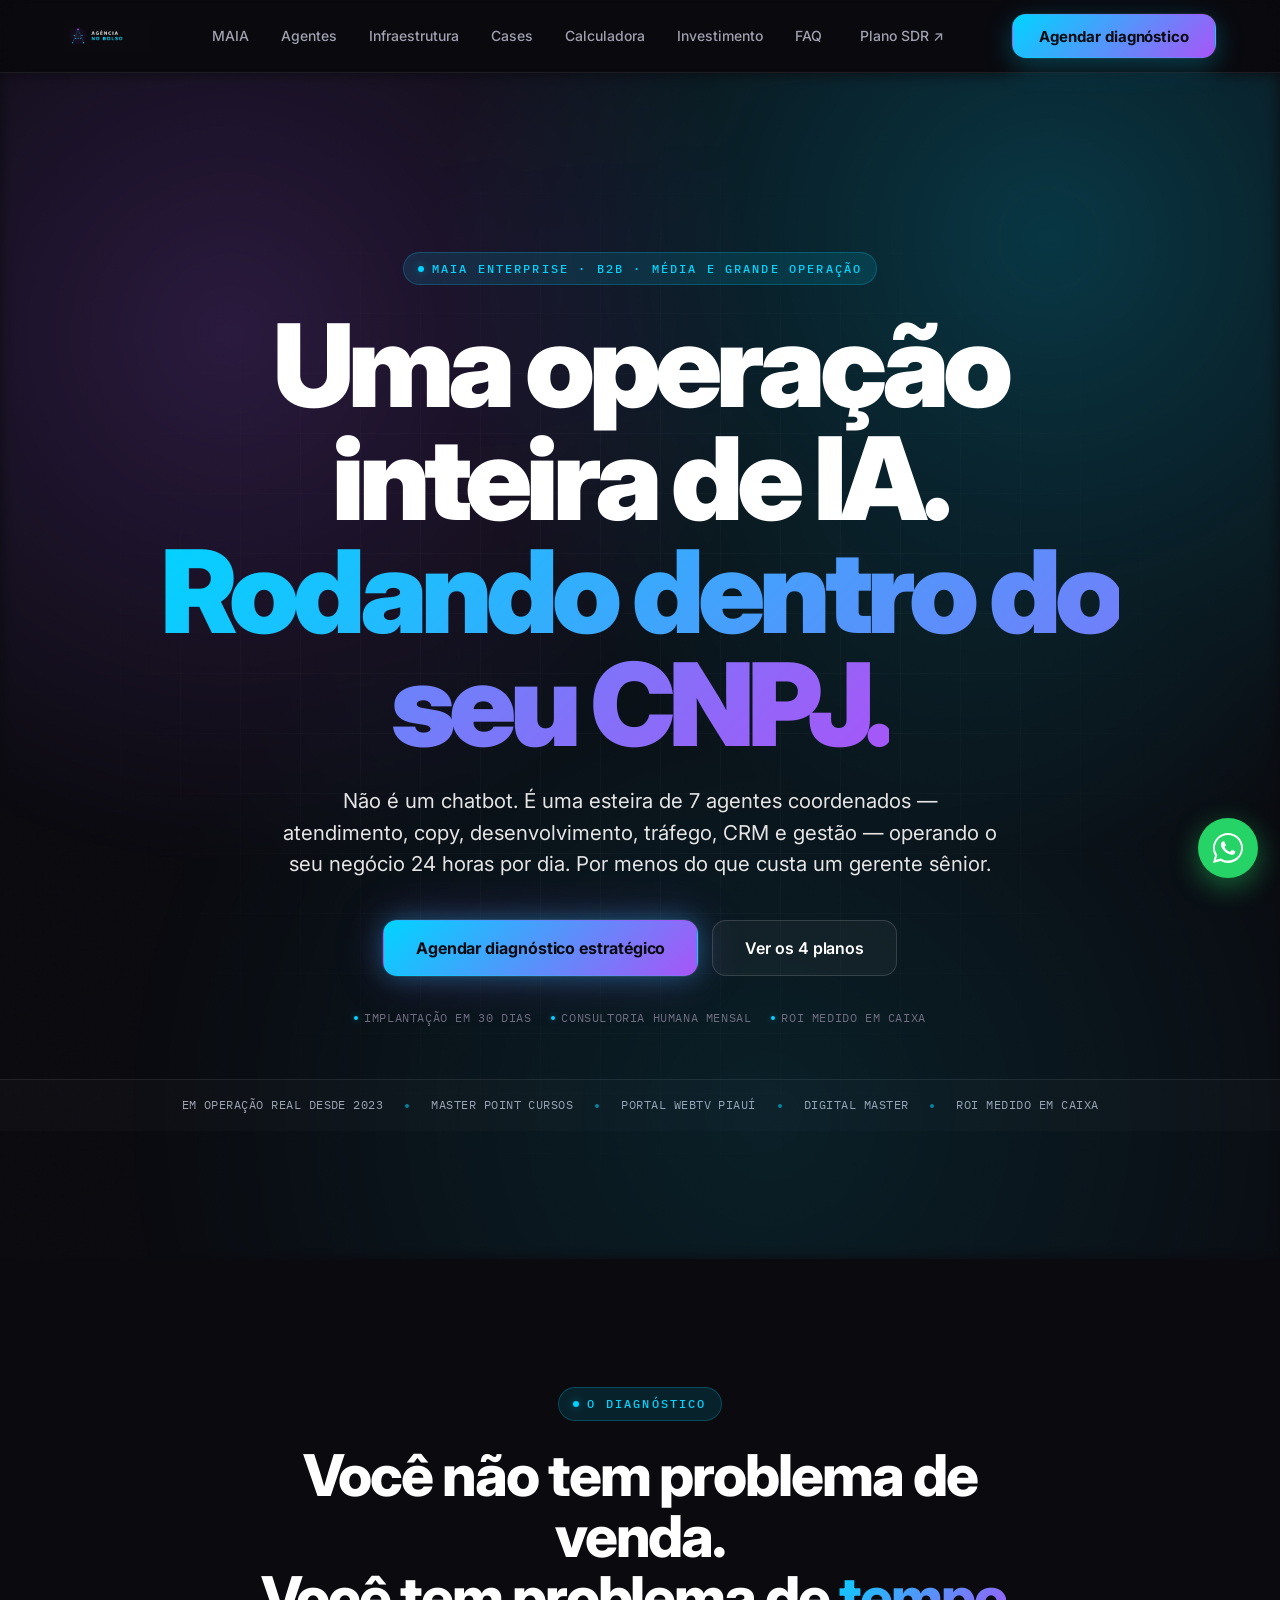
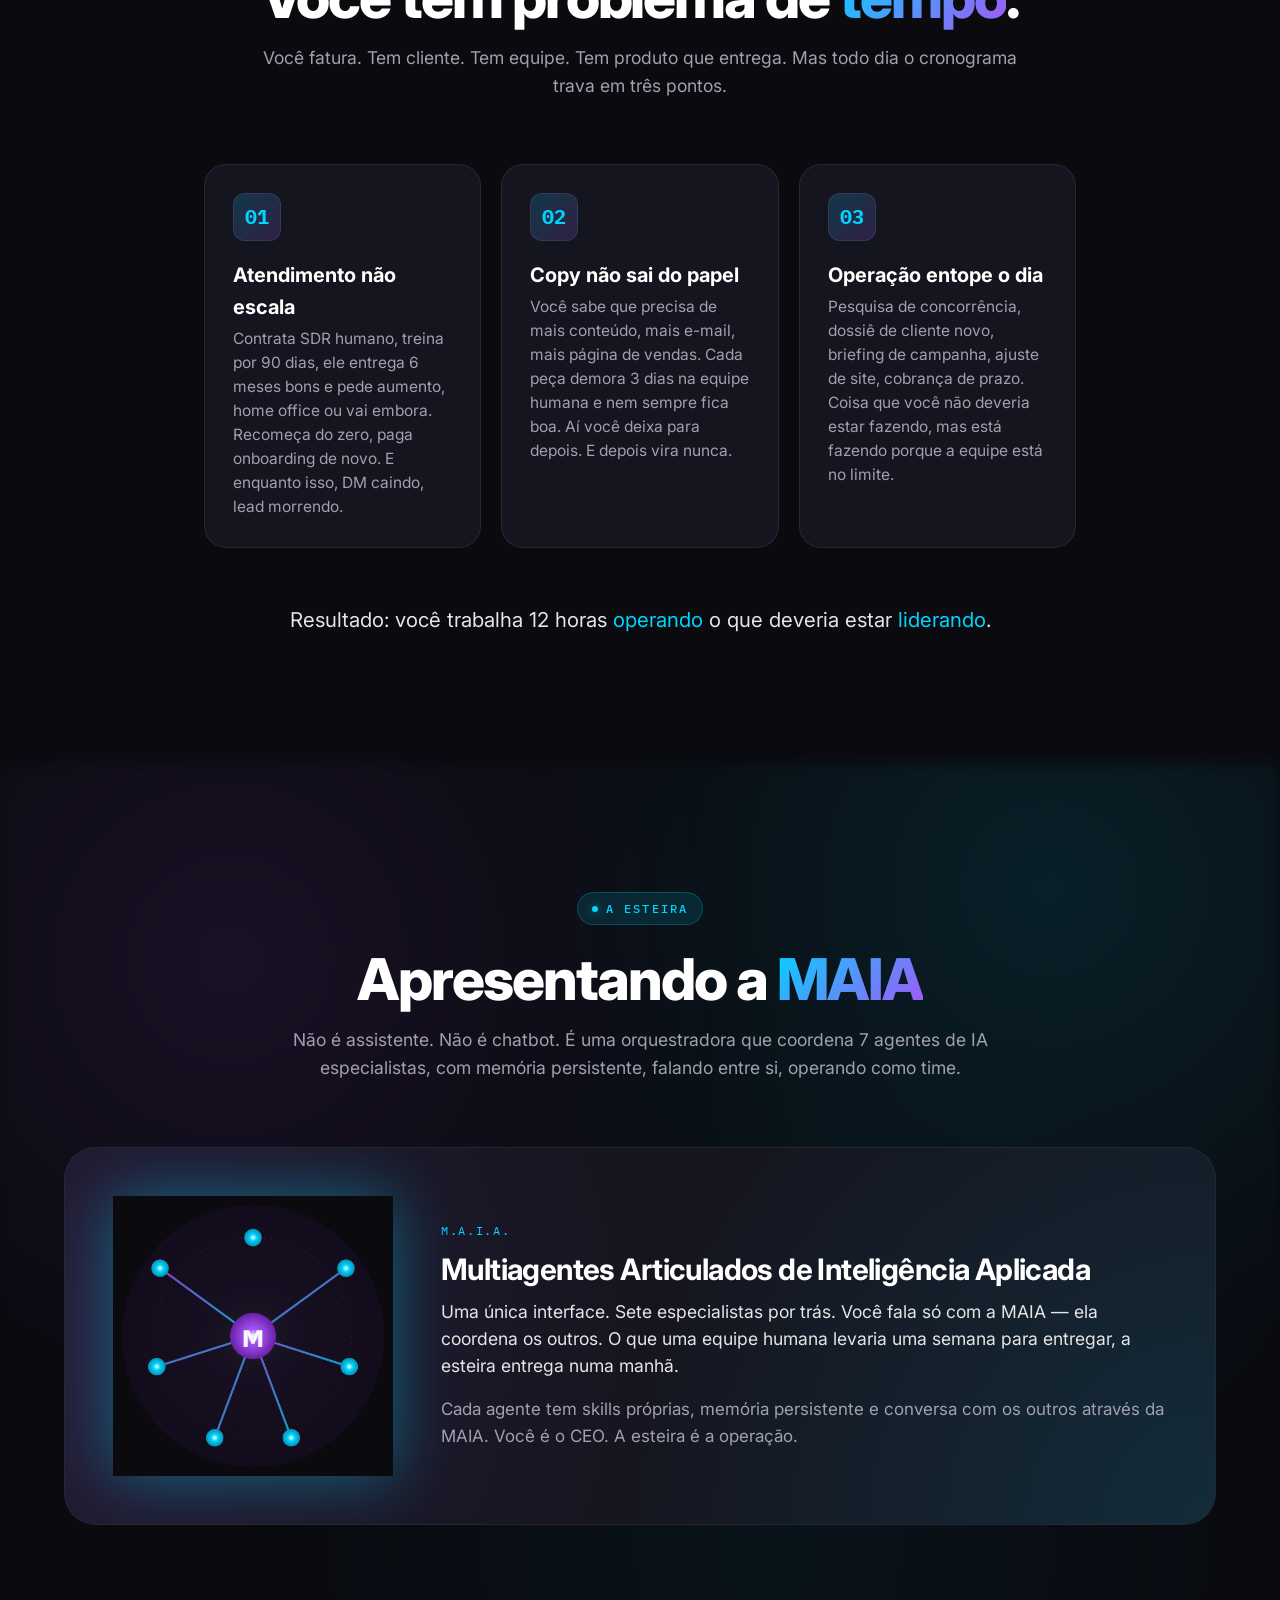
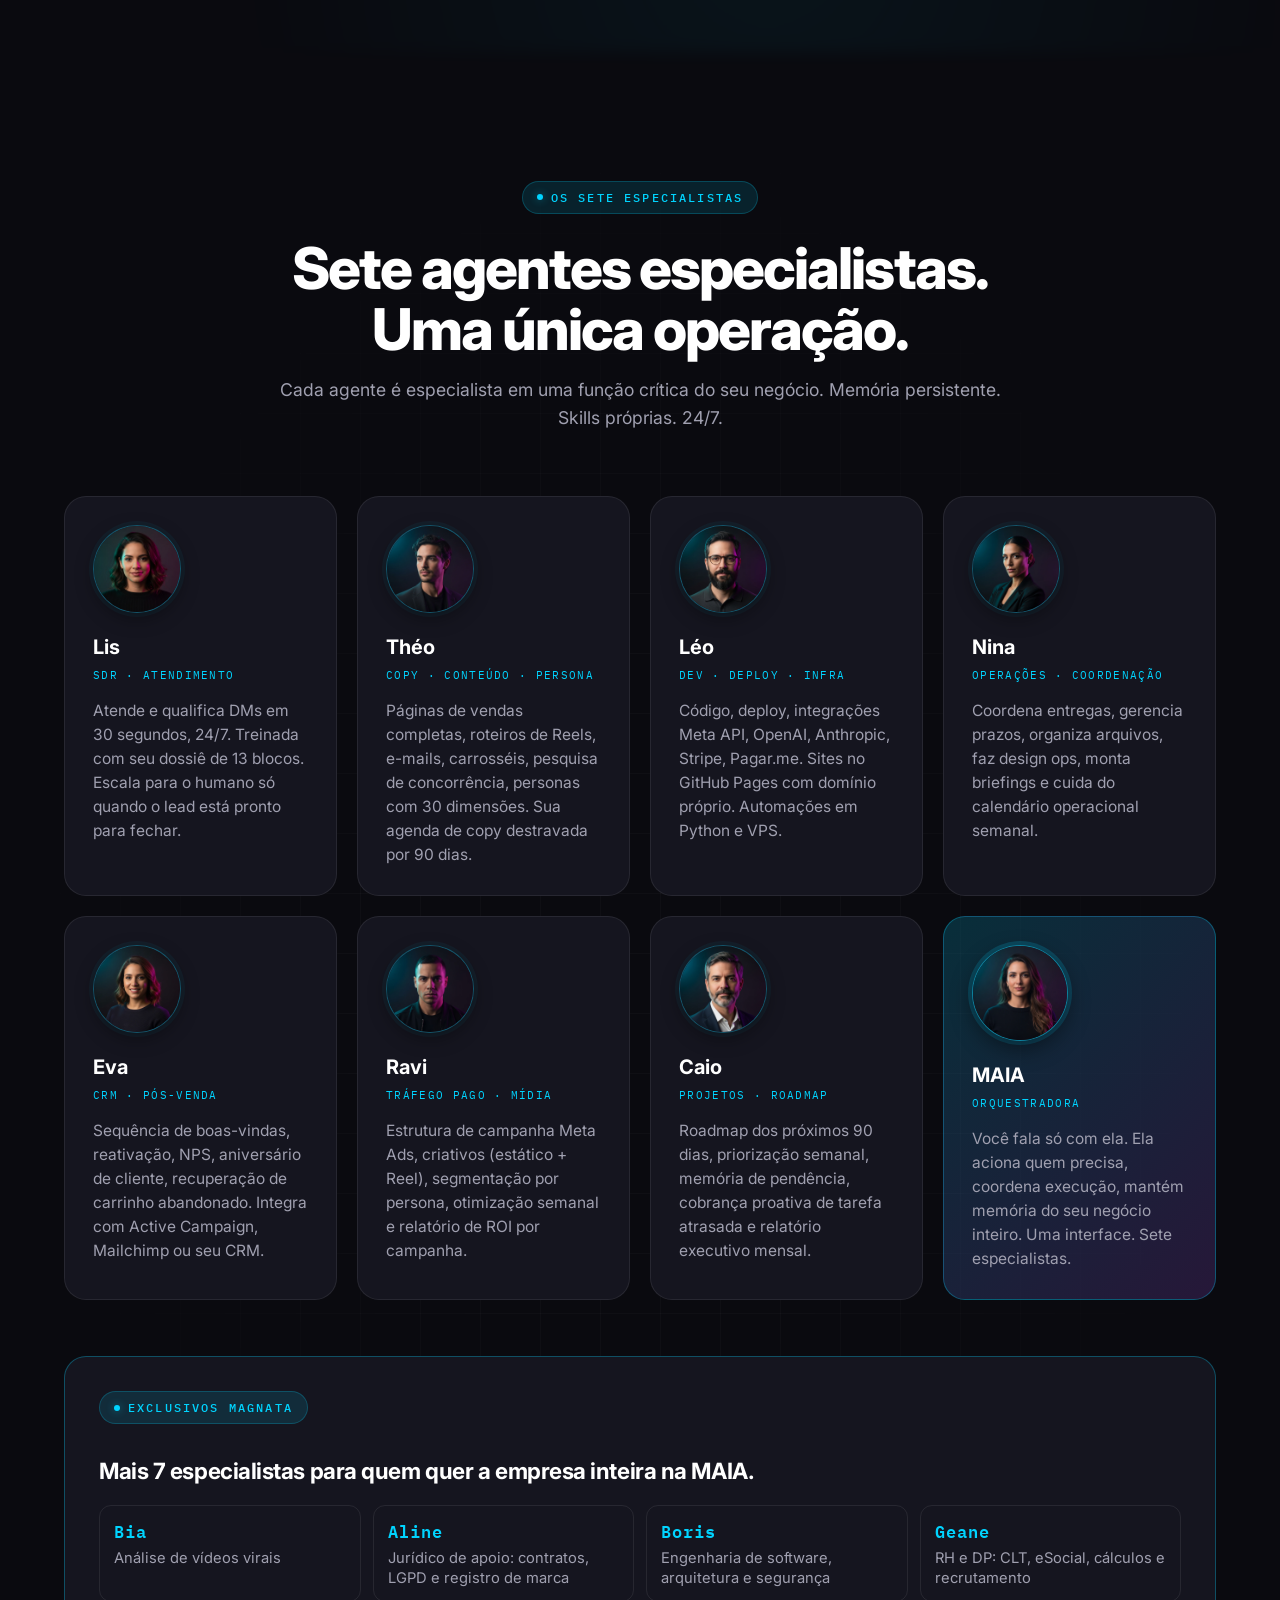
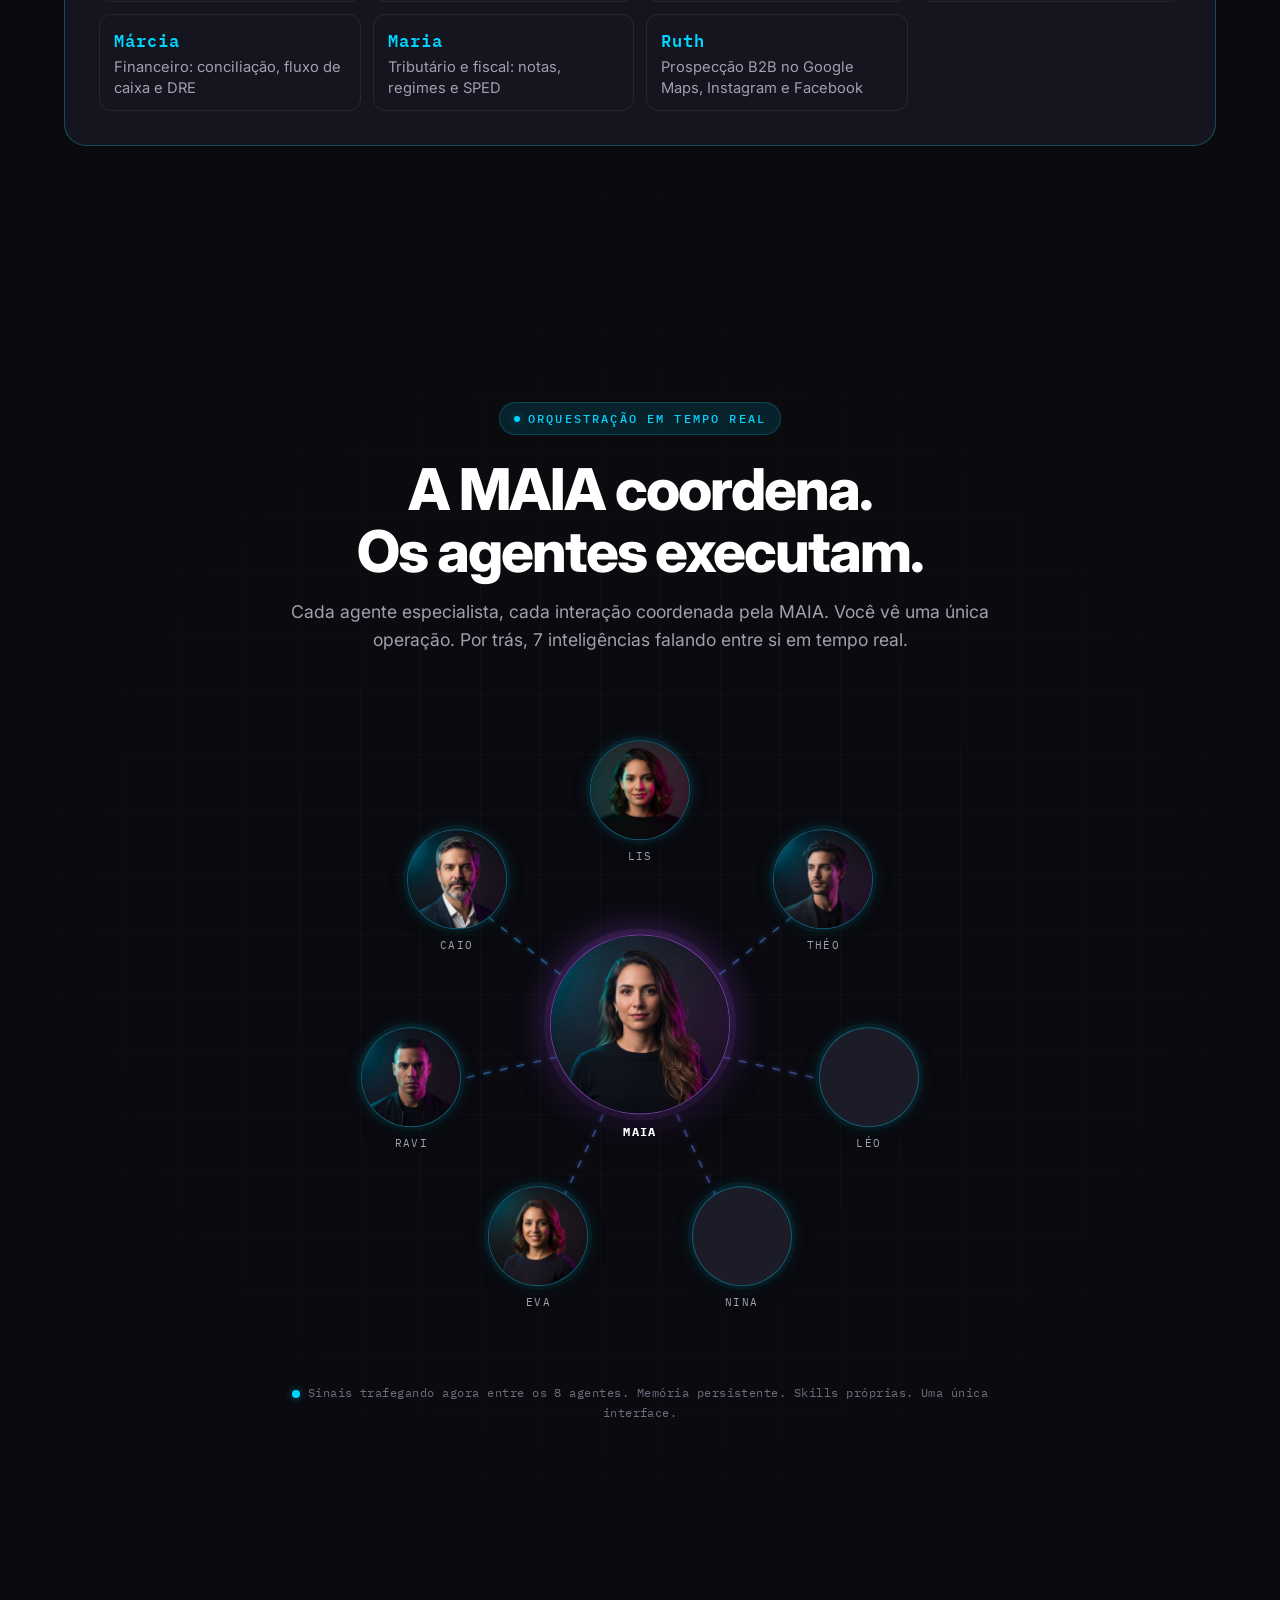
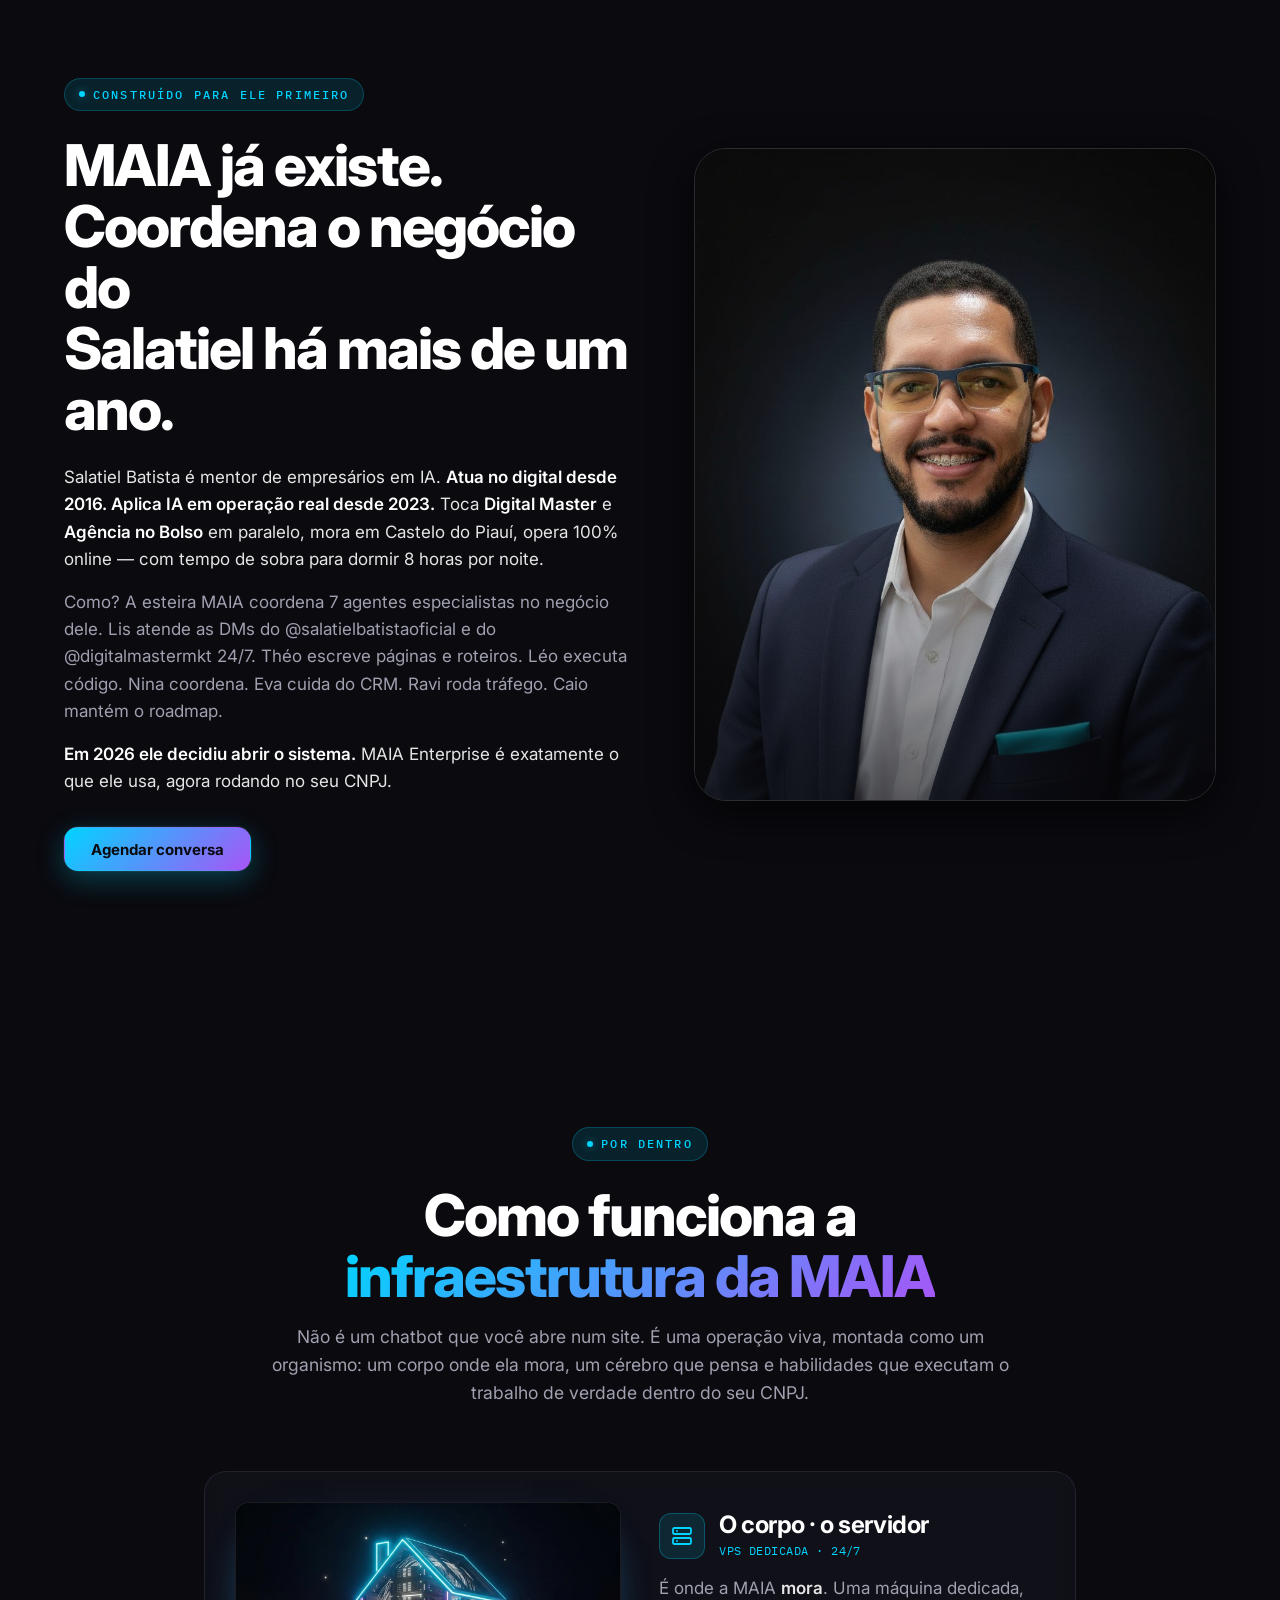
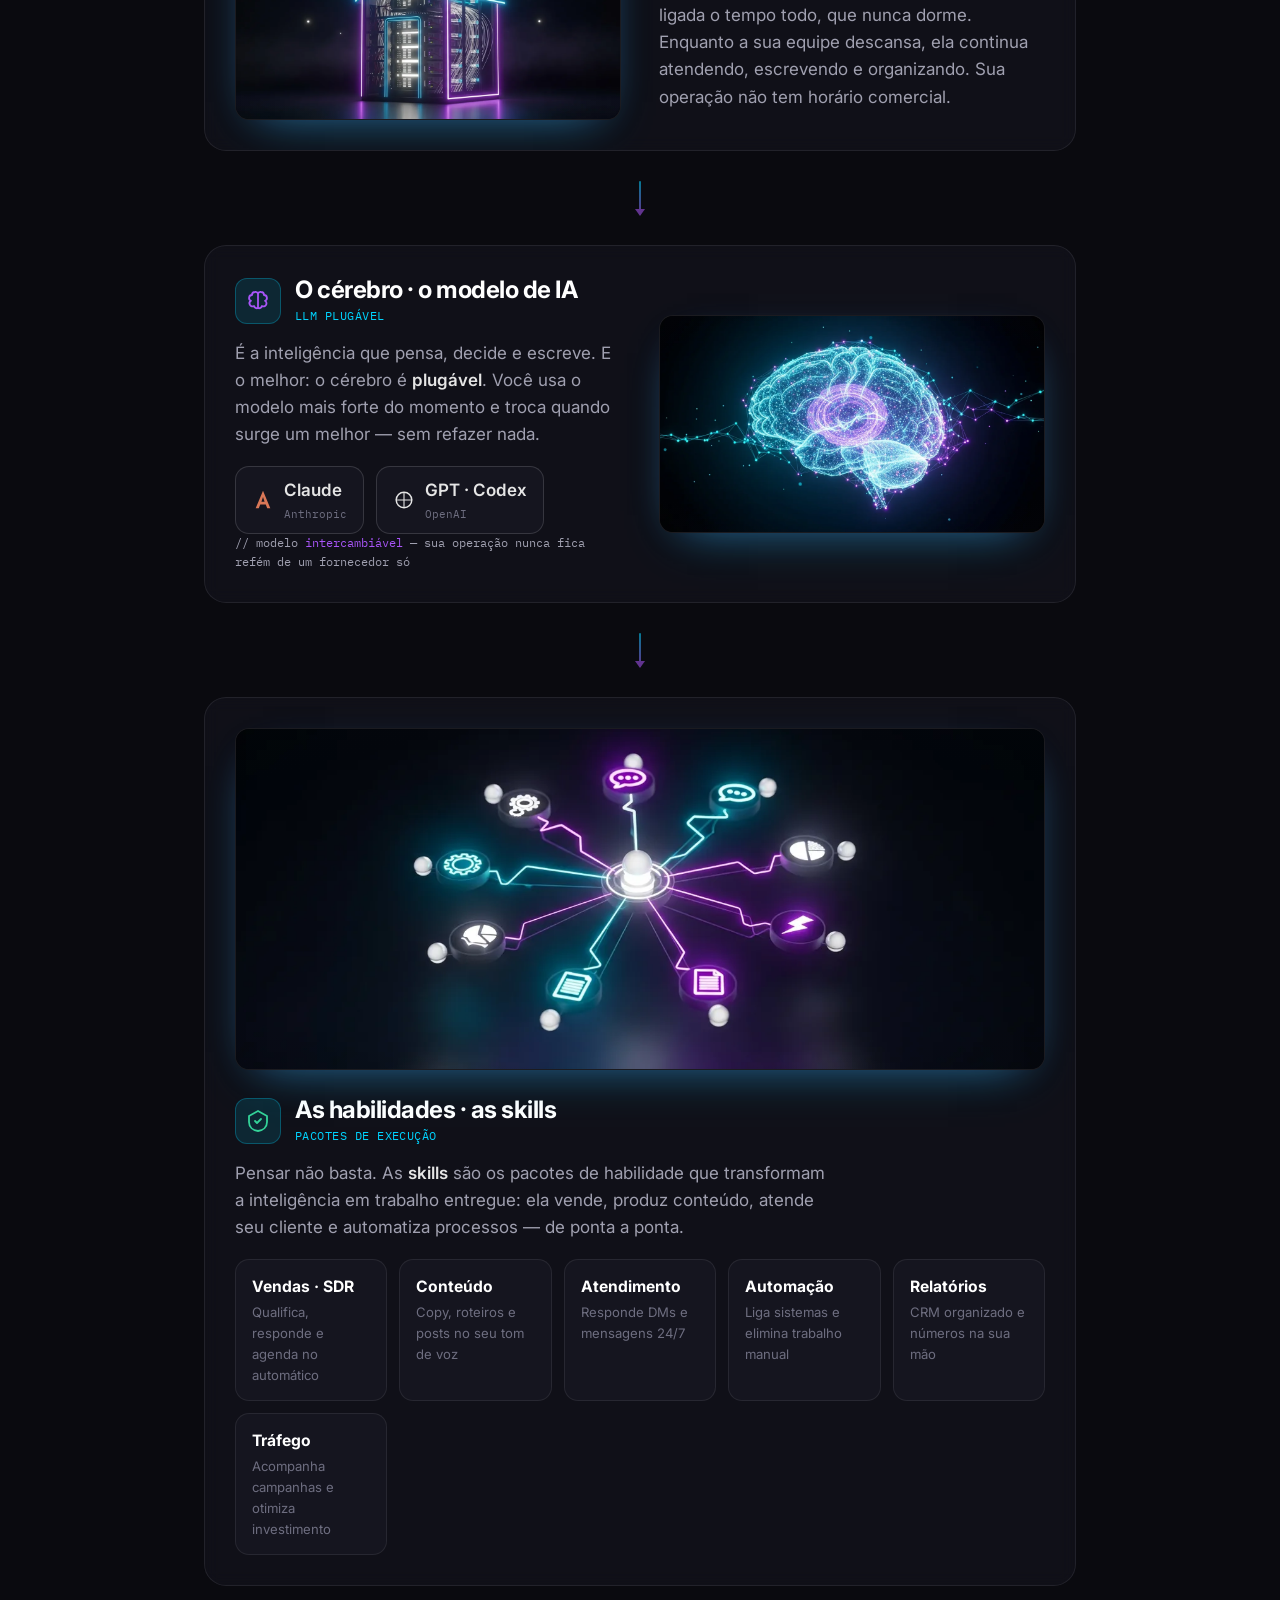
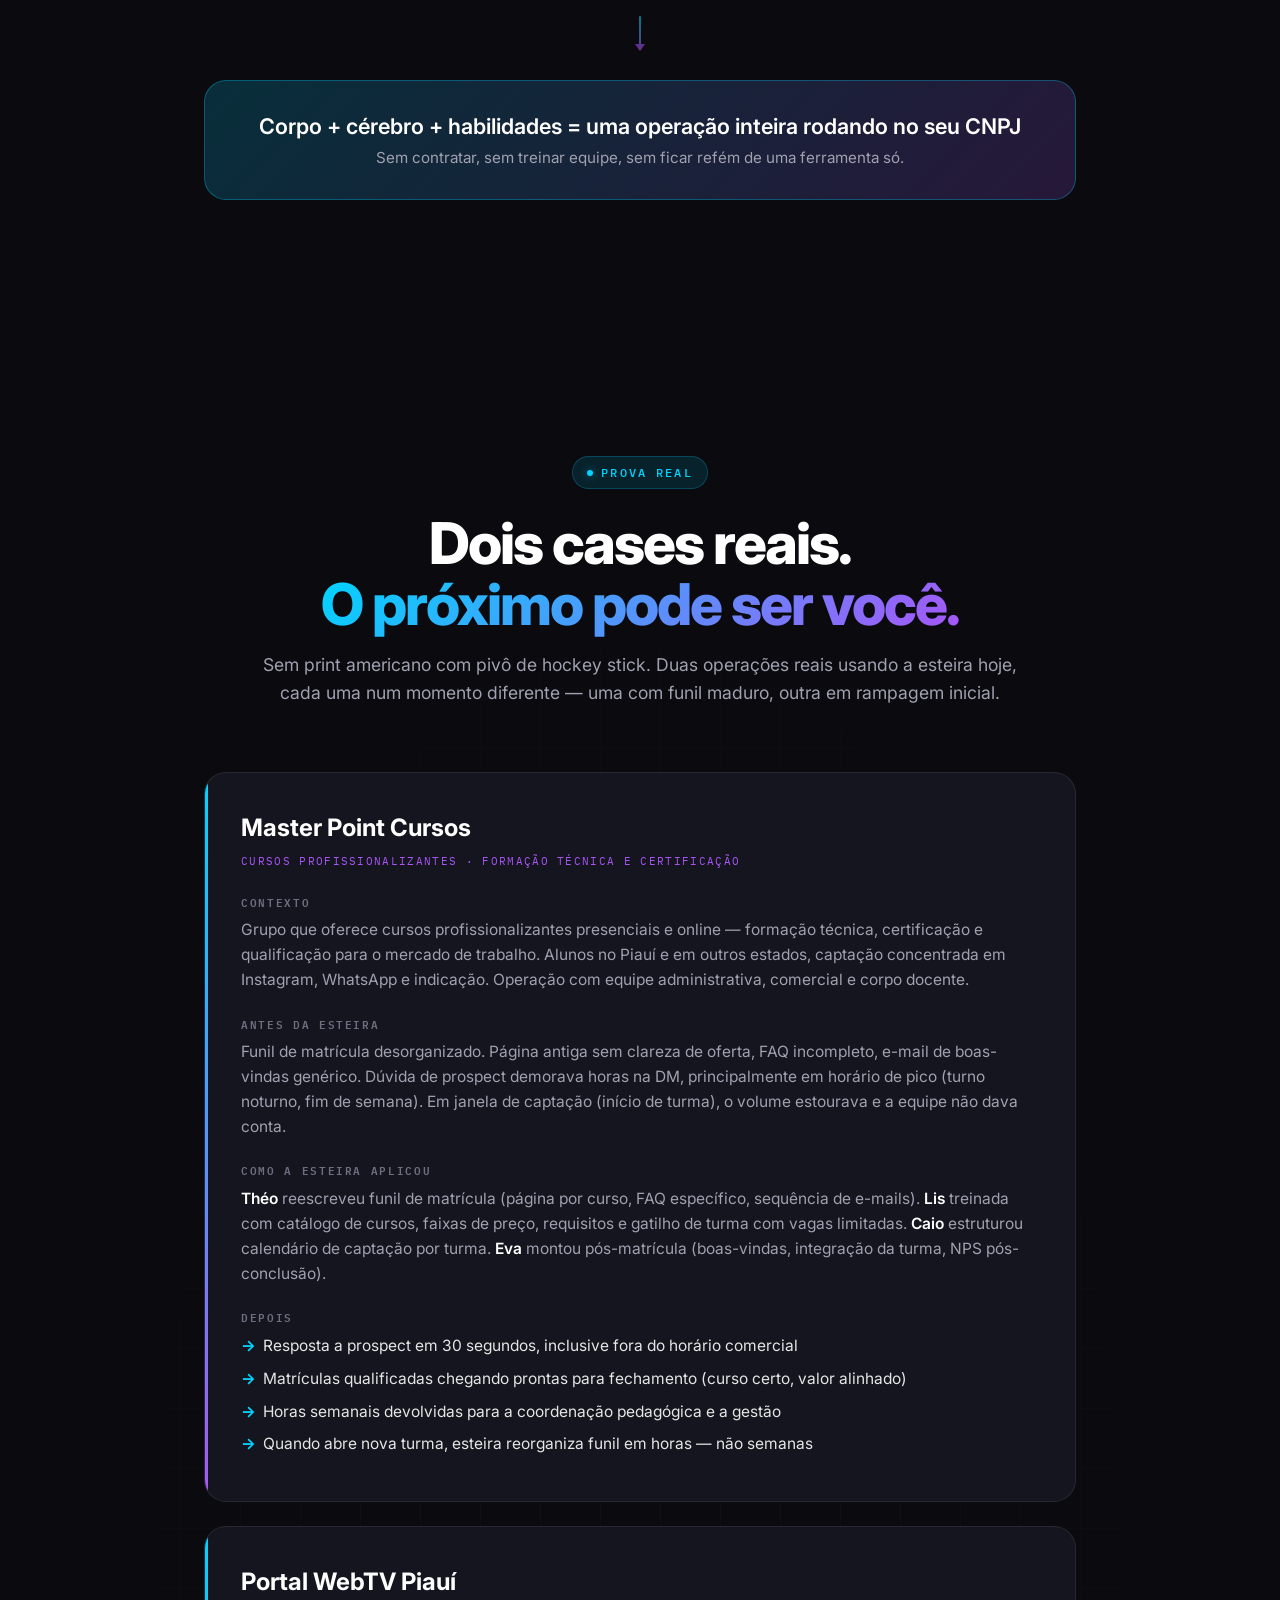
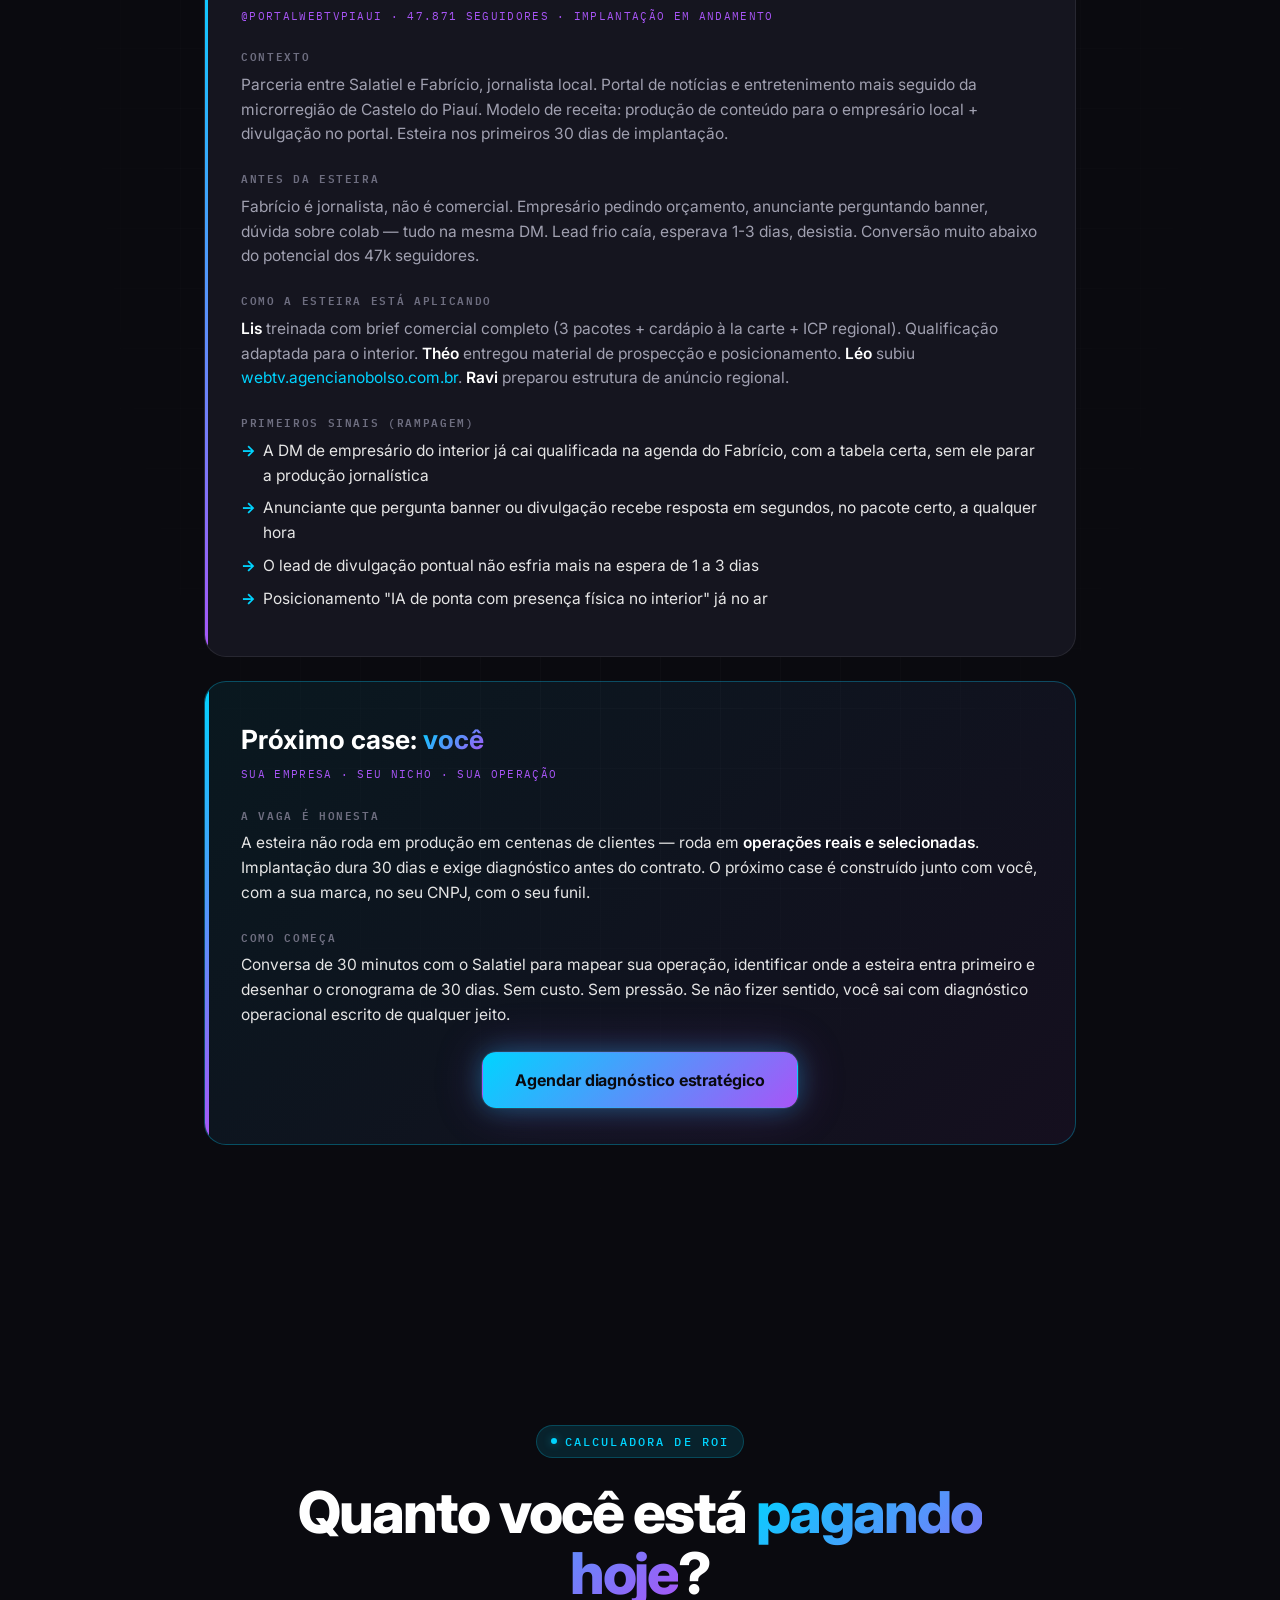
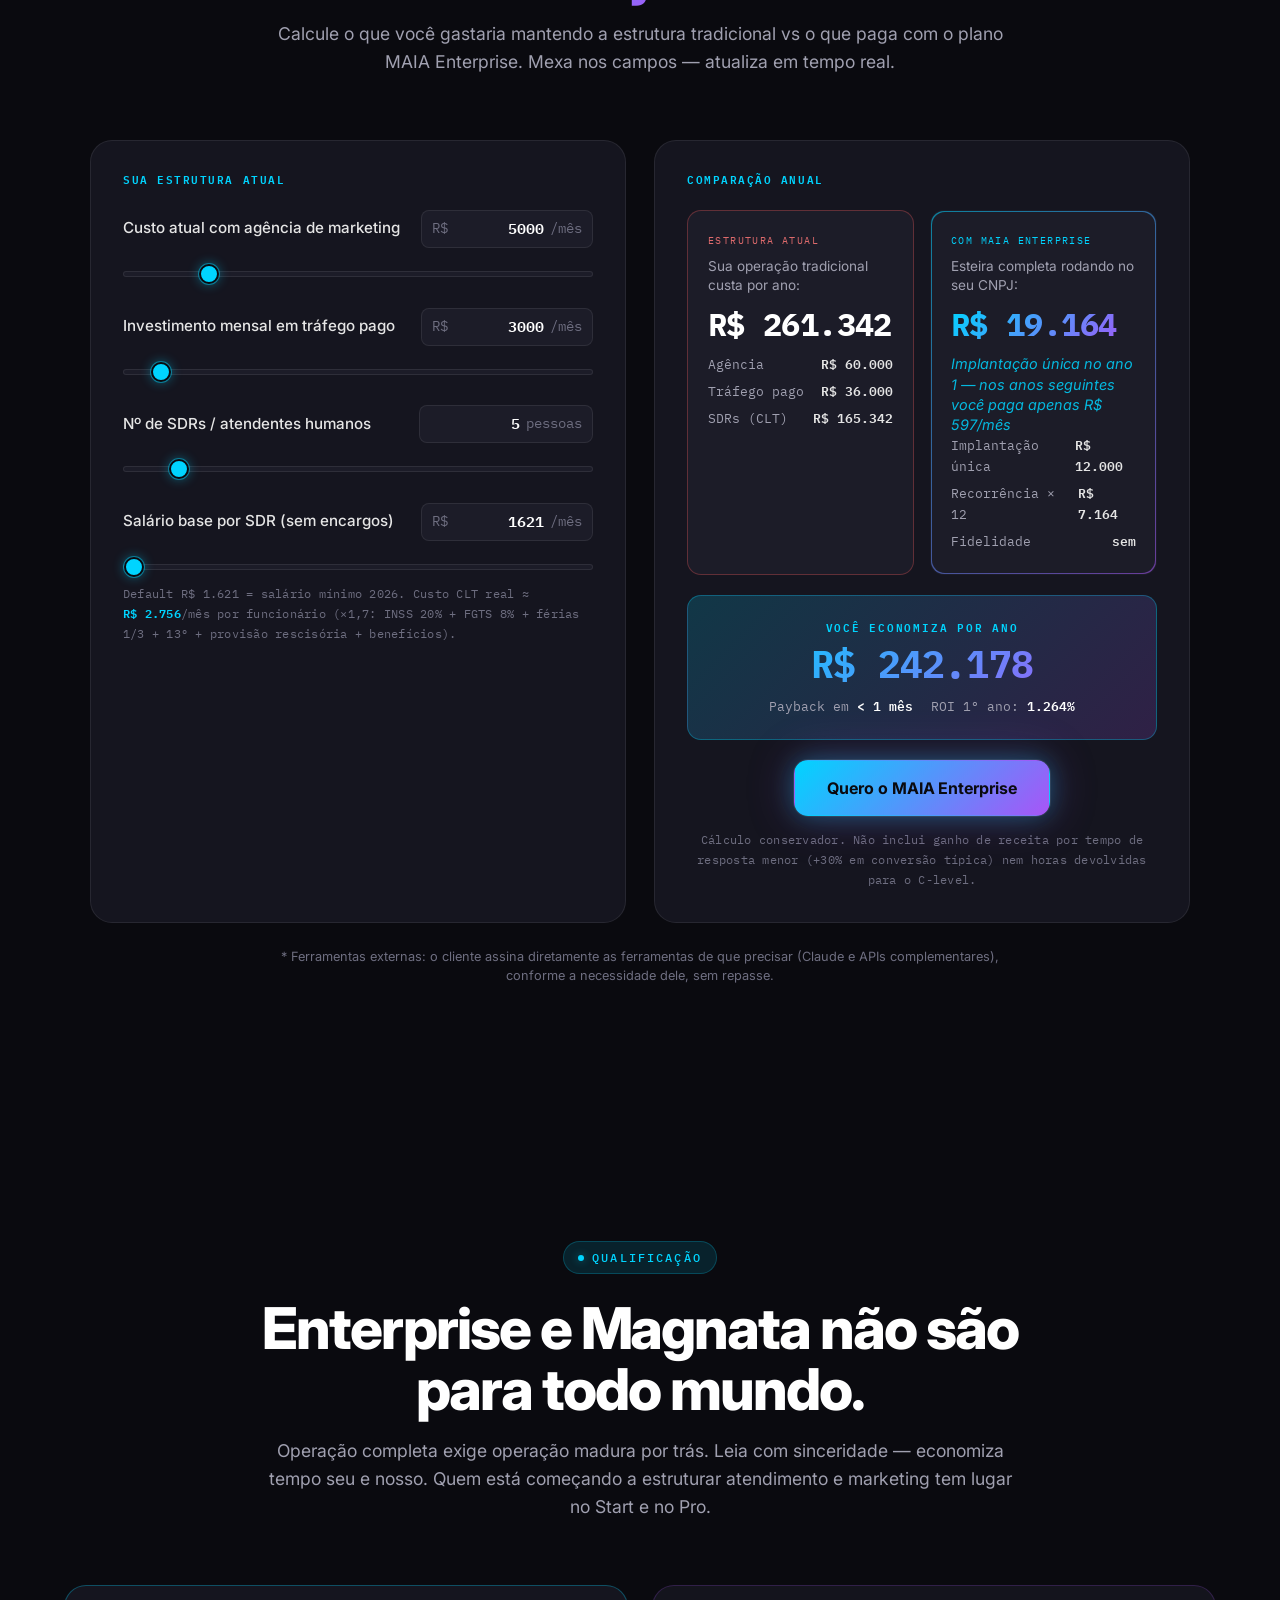
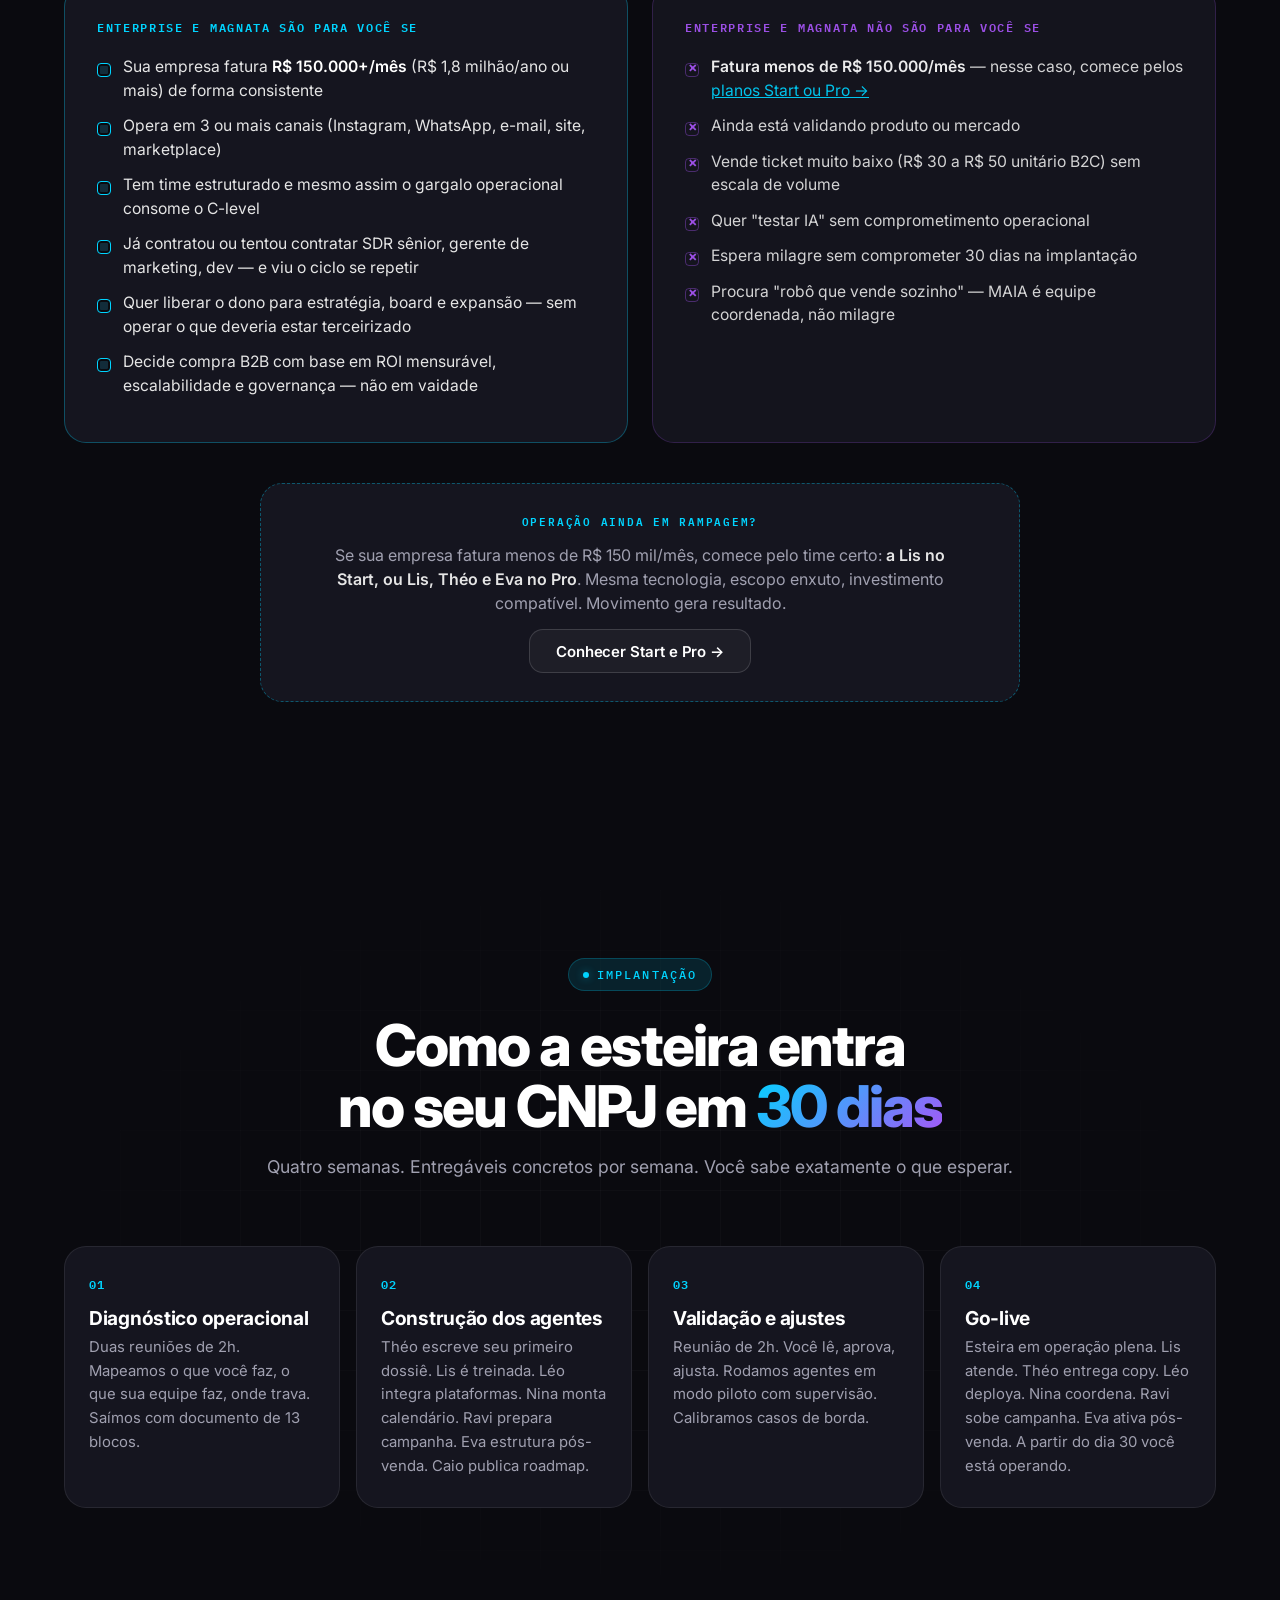
==== commit e0ea796e: "LP: FAQ do contrato sem fidelidade, cancelamento com 30 dias de aviso e taxa de reconexão Co-Authore" ====
--- a/index.html
+++ b/index.html
@@ -781,7 +781,7 @@
             <ul class="roi-card-breakdown">
               <li><span>Implantação única</span><span>R$ 12.000</span></li>
               <li><span>Recorrência × 12</span><span>R$ 7.164</span></li>
-              <li><span>Contrato anual</span><span>fixo</span></li>
+              <li><span>Fidelidade</span><span>sem</span></li>
             </ul>
           </div>
         </div>
@@ -1351,7 +1351,7 @@
     <div class="faq-accordion">
       <details class="faq-item">
         <summary>Quanto tempo dura o contrato?</summary>
-        <div class="faq-answer">12 meses de fidelidade. Depois disso, renovação anual com 15% OFF, ou mensal sem fidelidade.</div>
+        <div class="faq-answer">Não há fidelidade. Você cancela quando quiser, com 30 dias de aviso, e a mensalidade segue enquanto você quiser continuar. Se cancelar e depois quiser voltar, paga uma taxa de reconexão.</div>
       </details>
       <details class="faq-item">
         <summary>Como funciona o pagamento do setup?</summary>
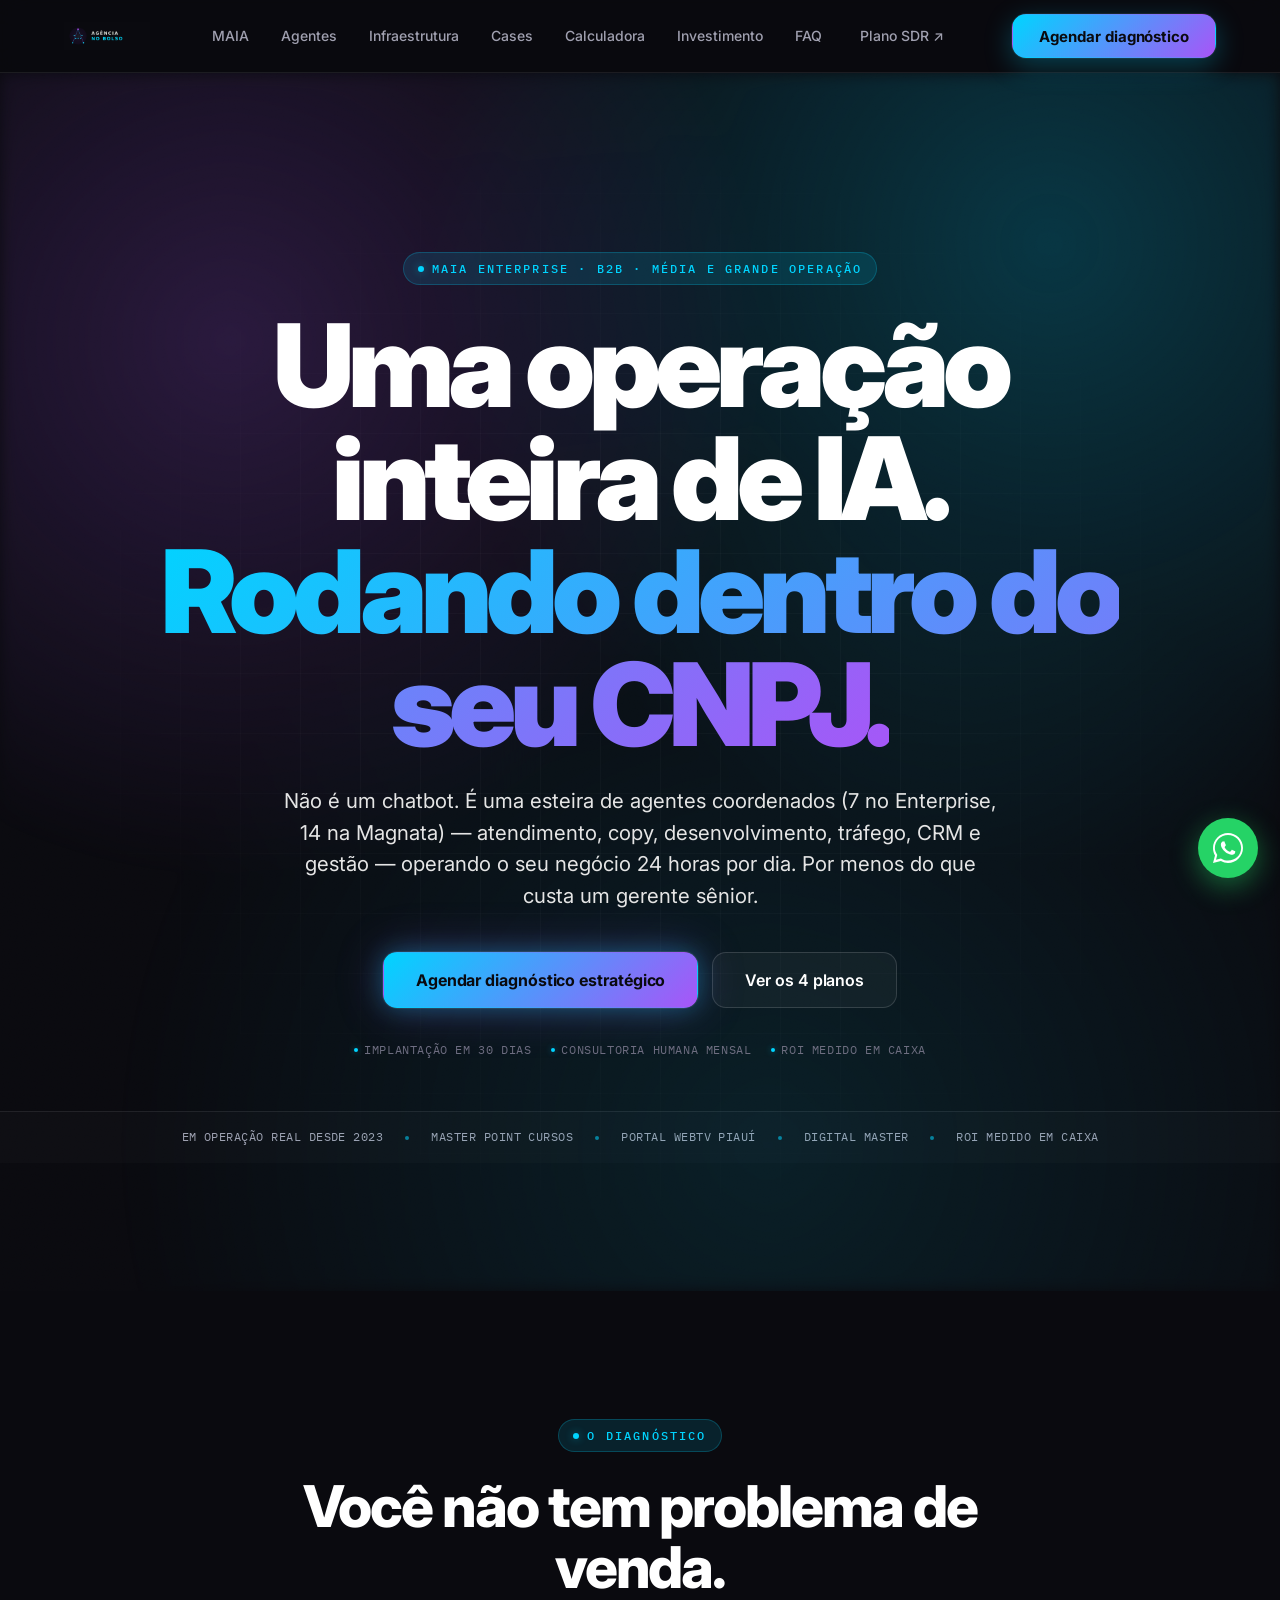
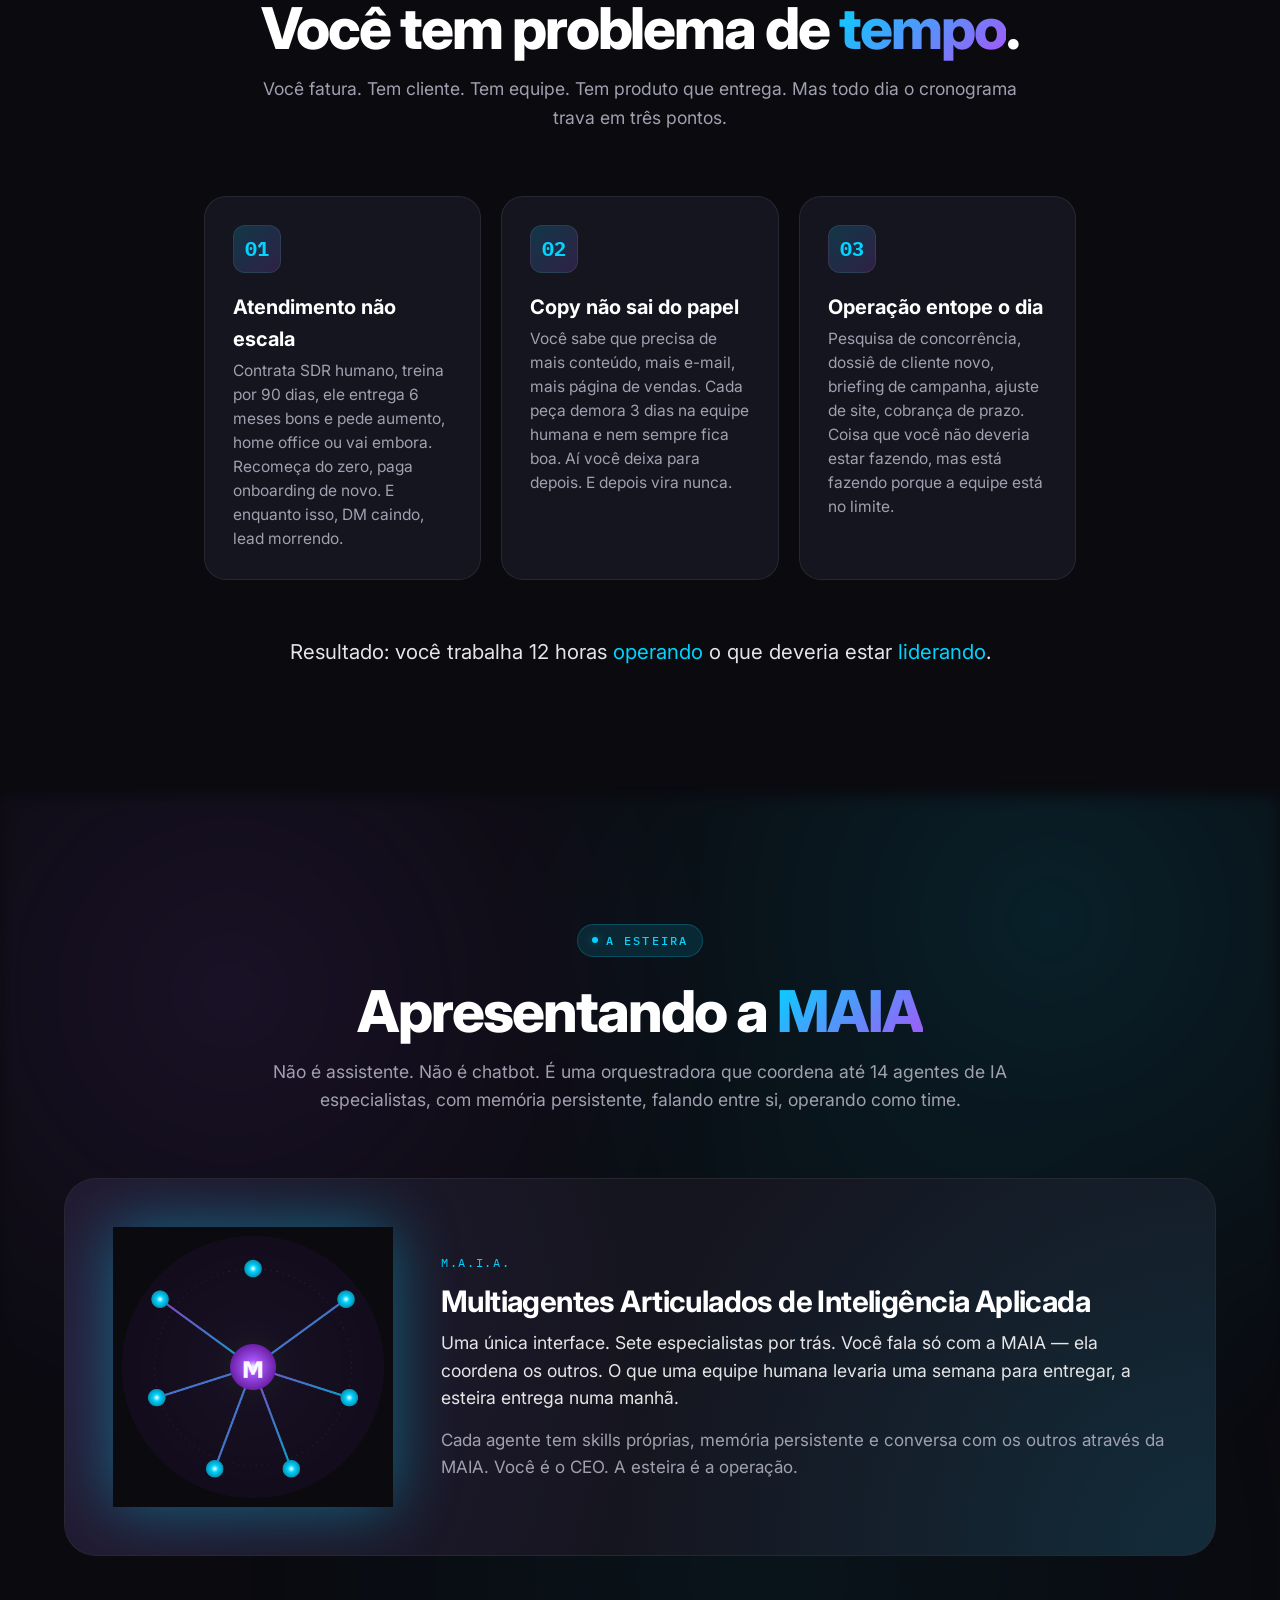
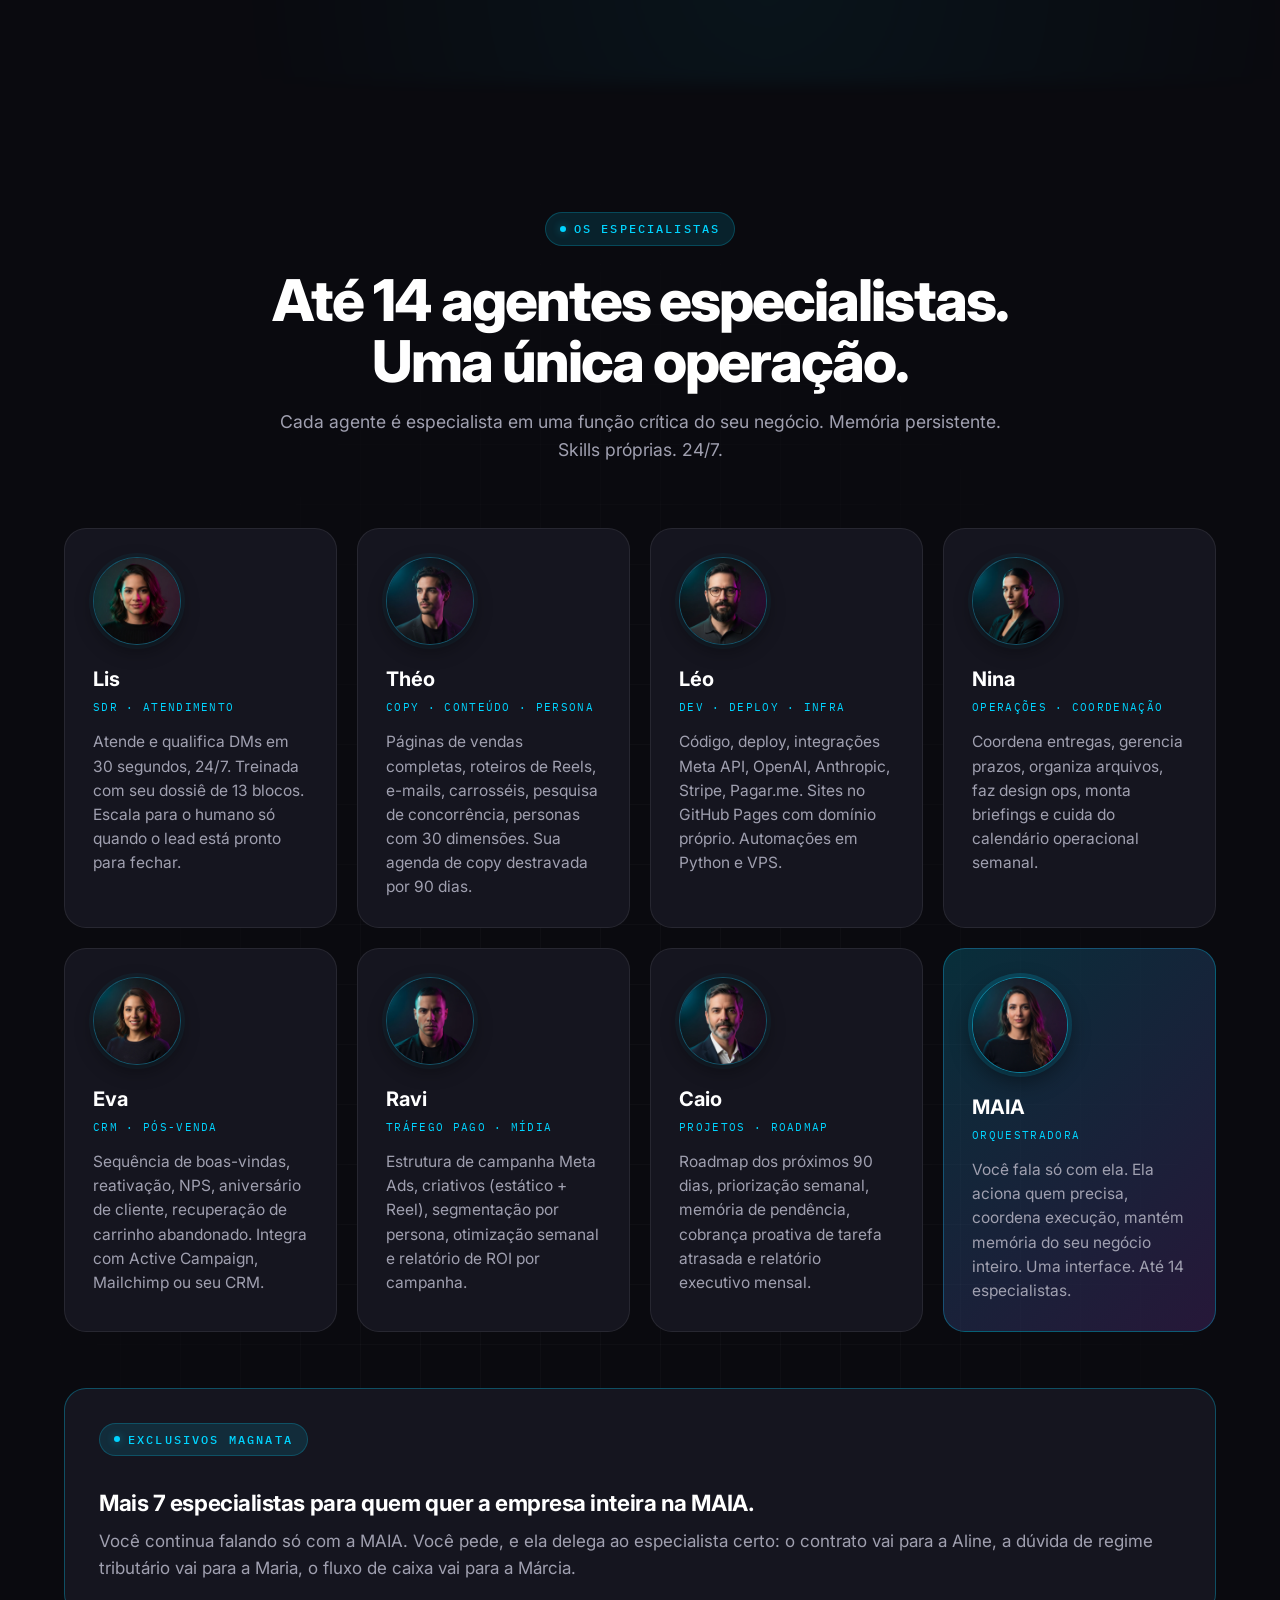
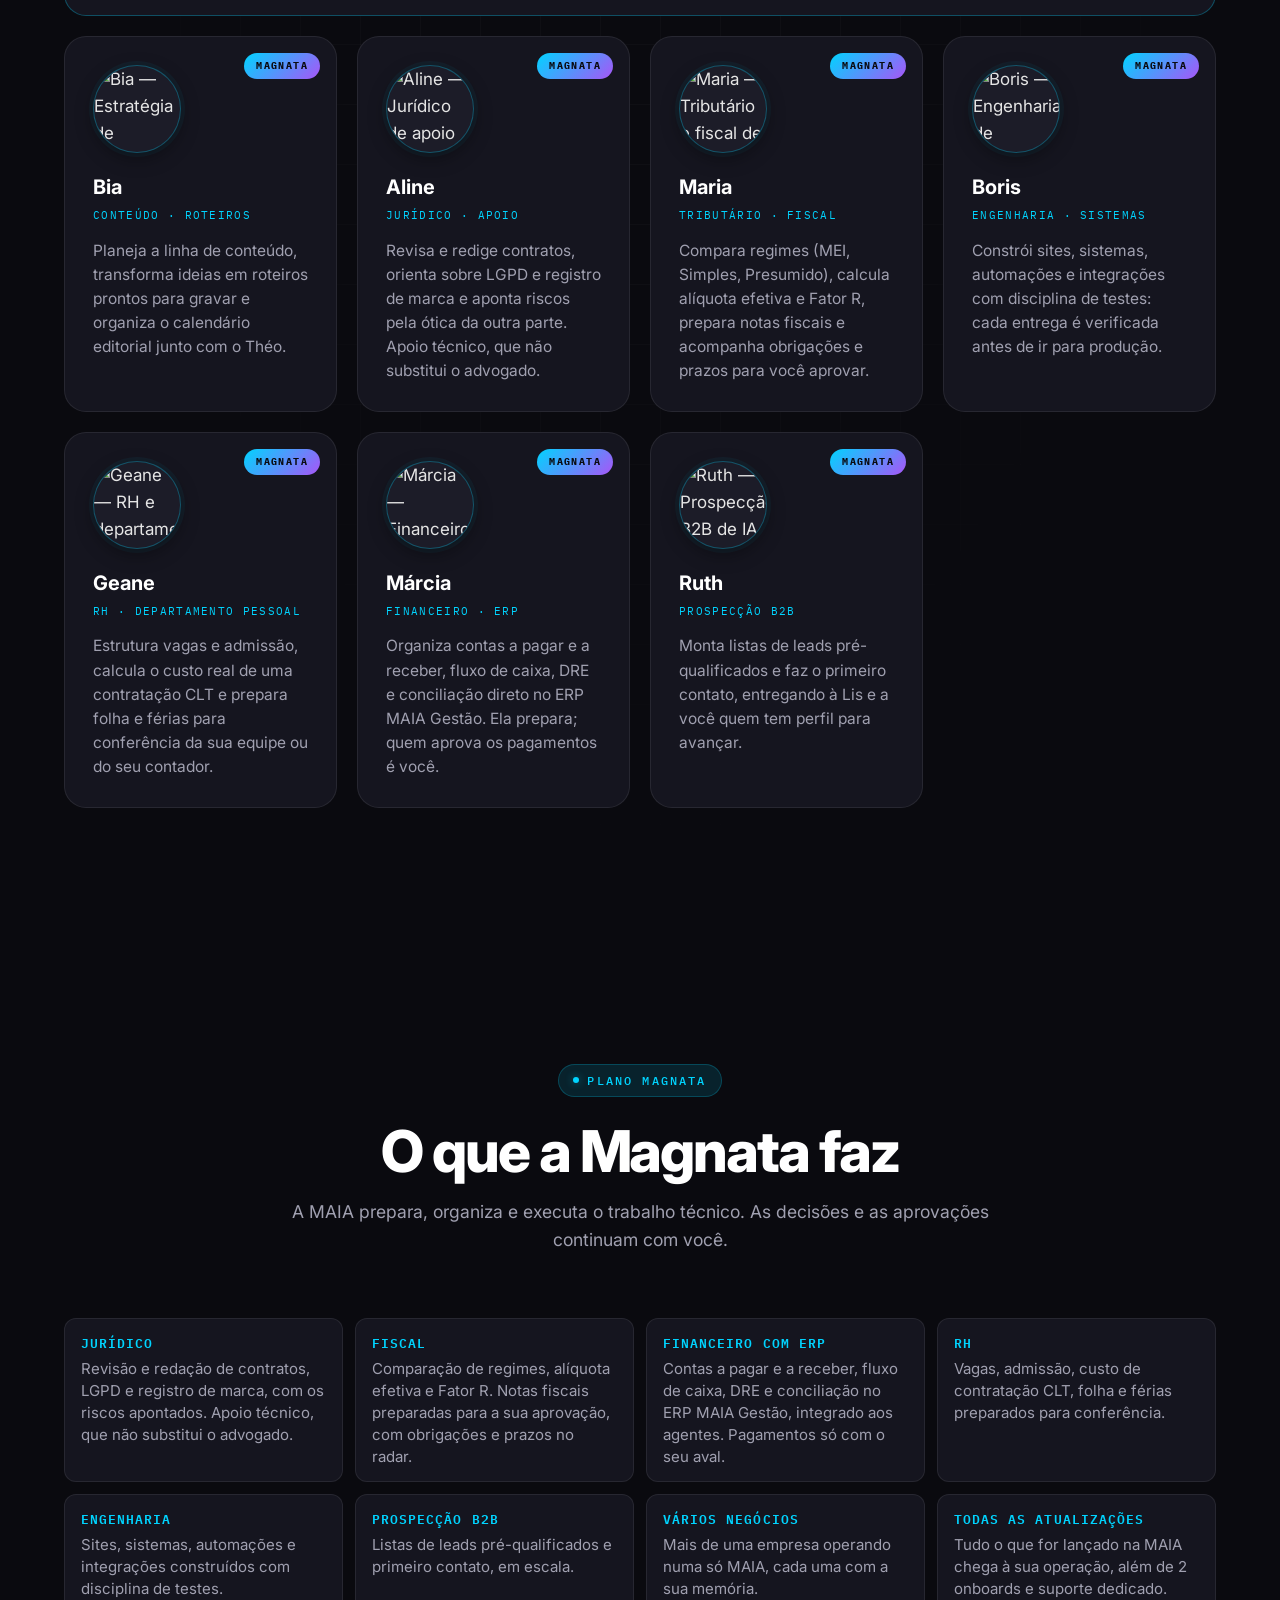
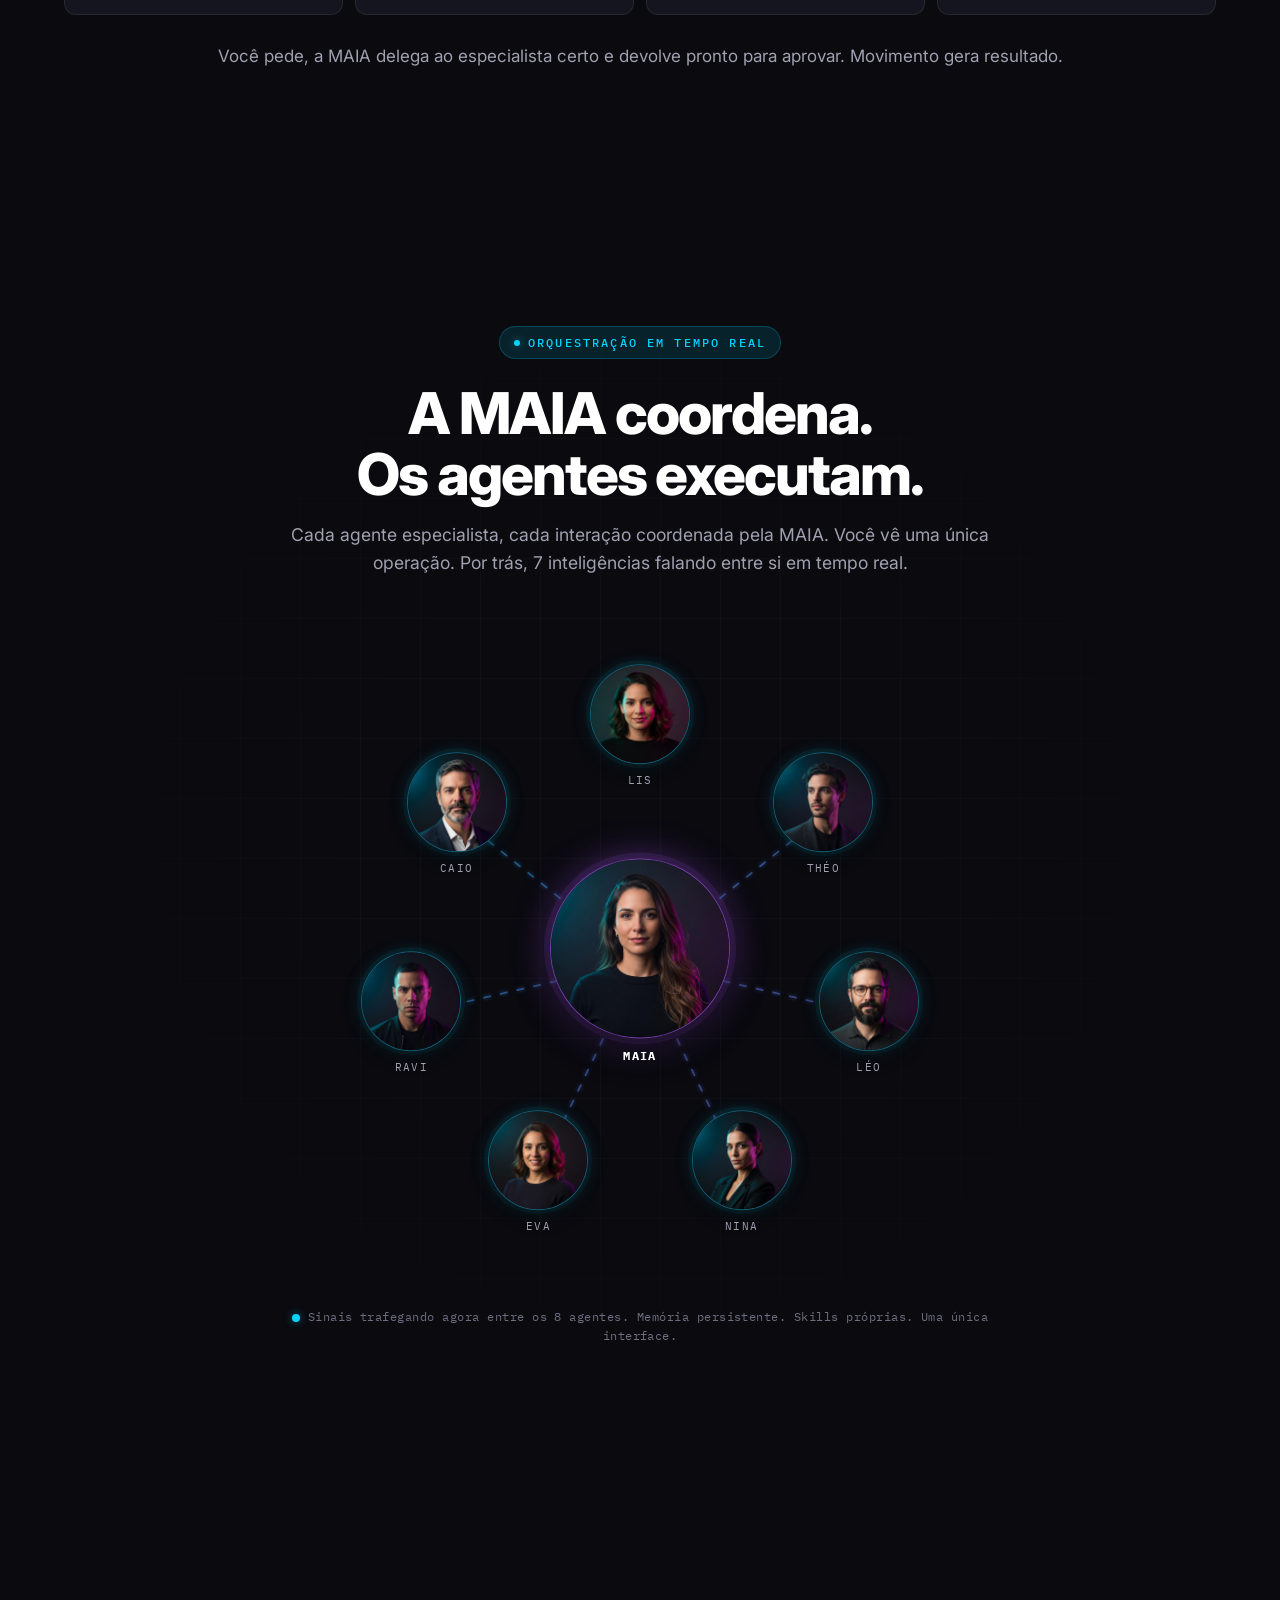
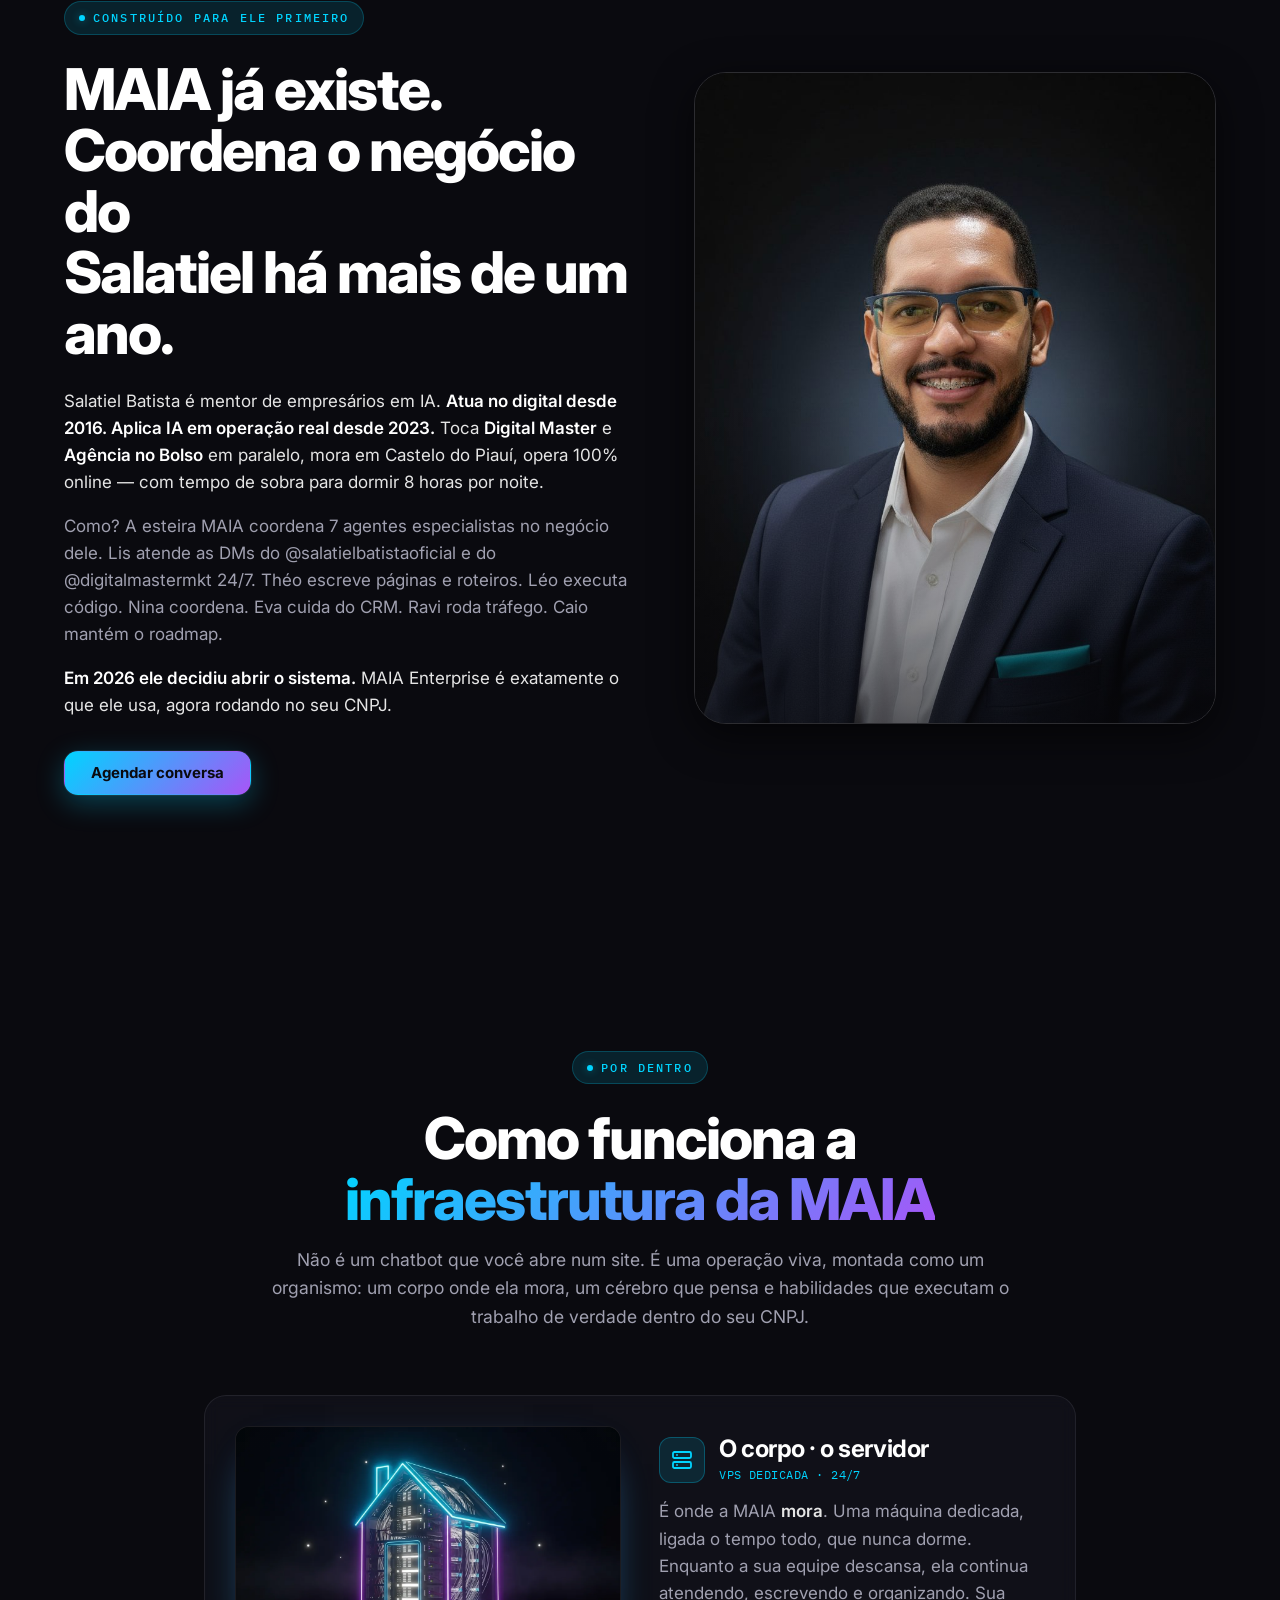
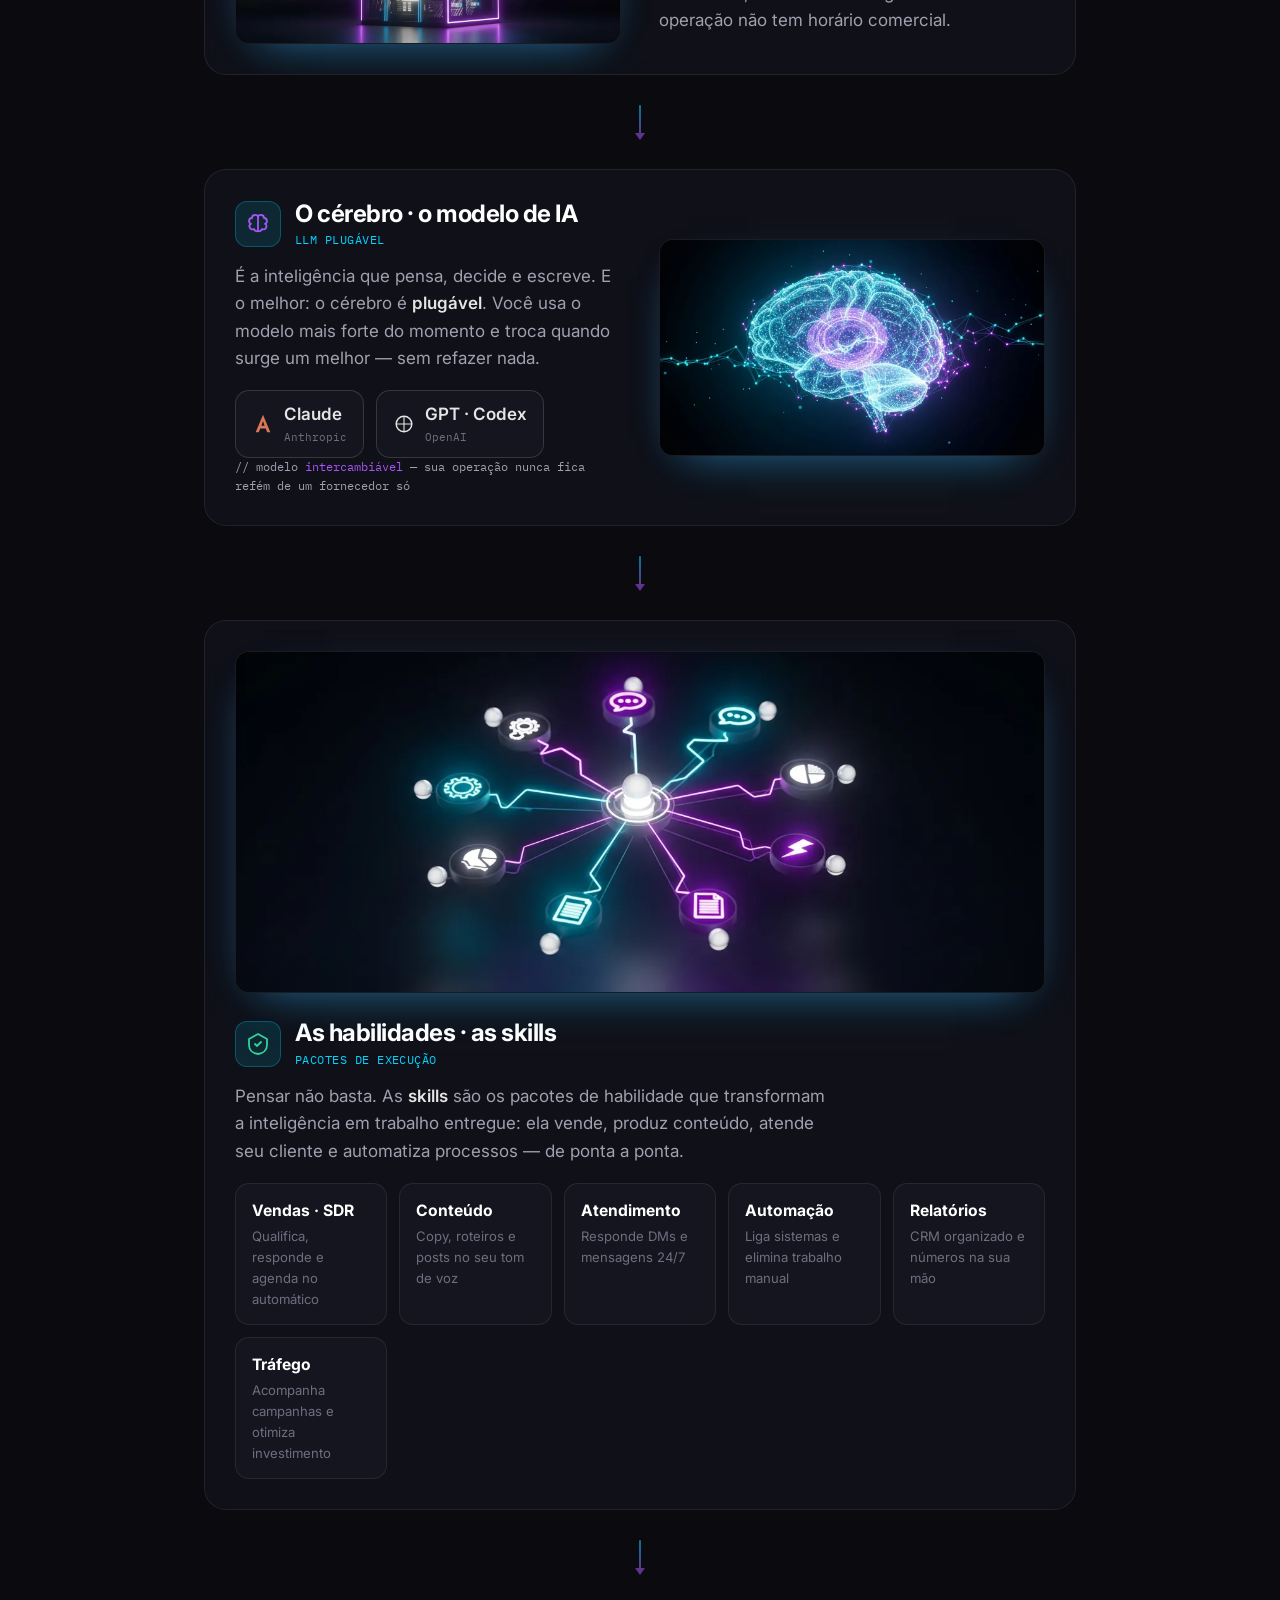
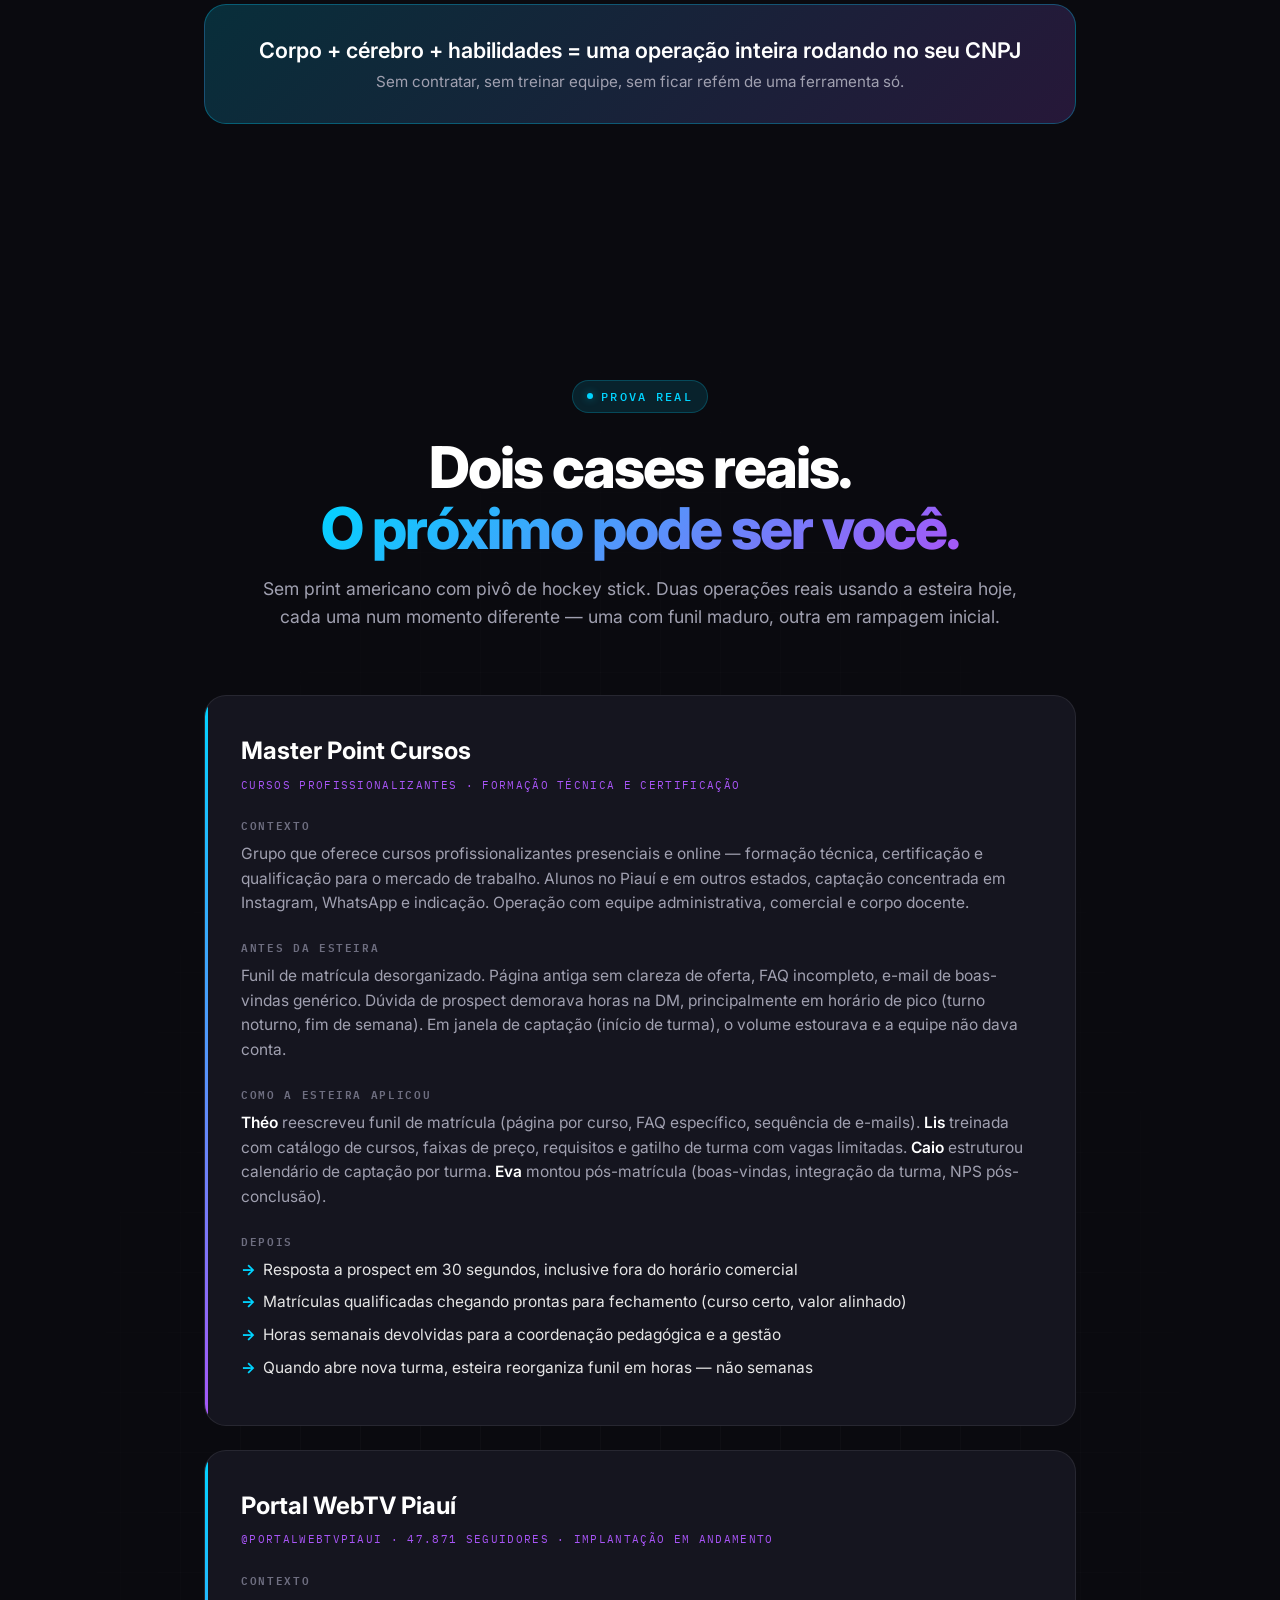
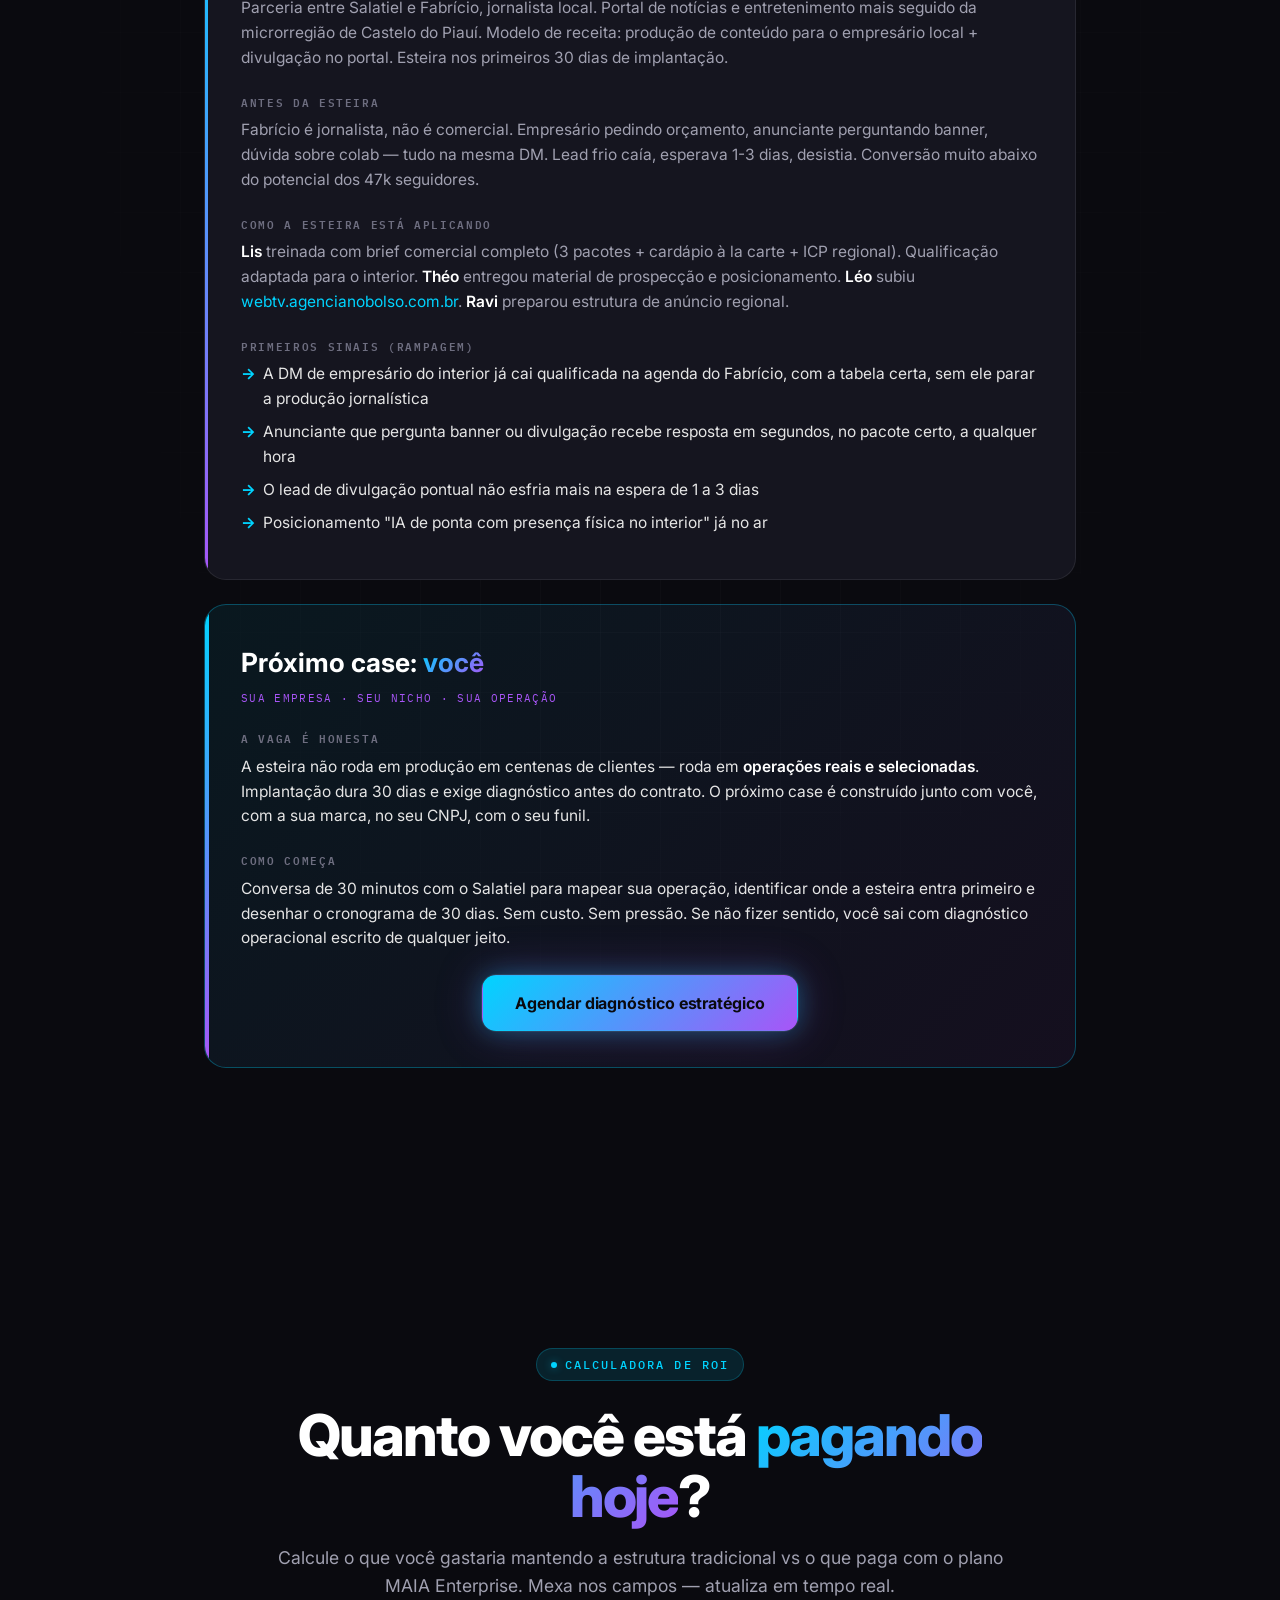
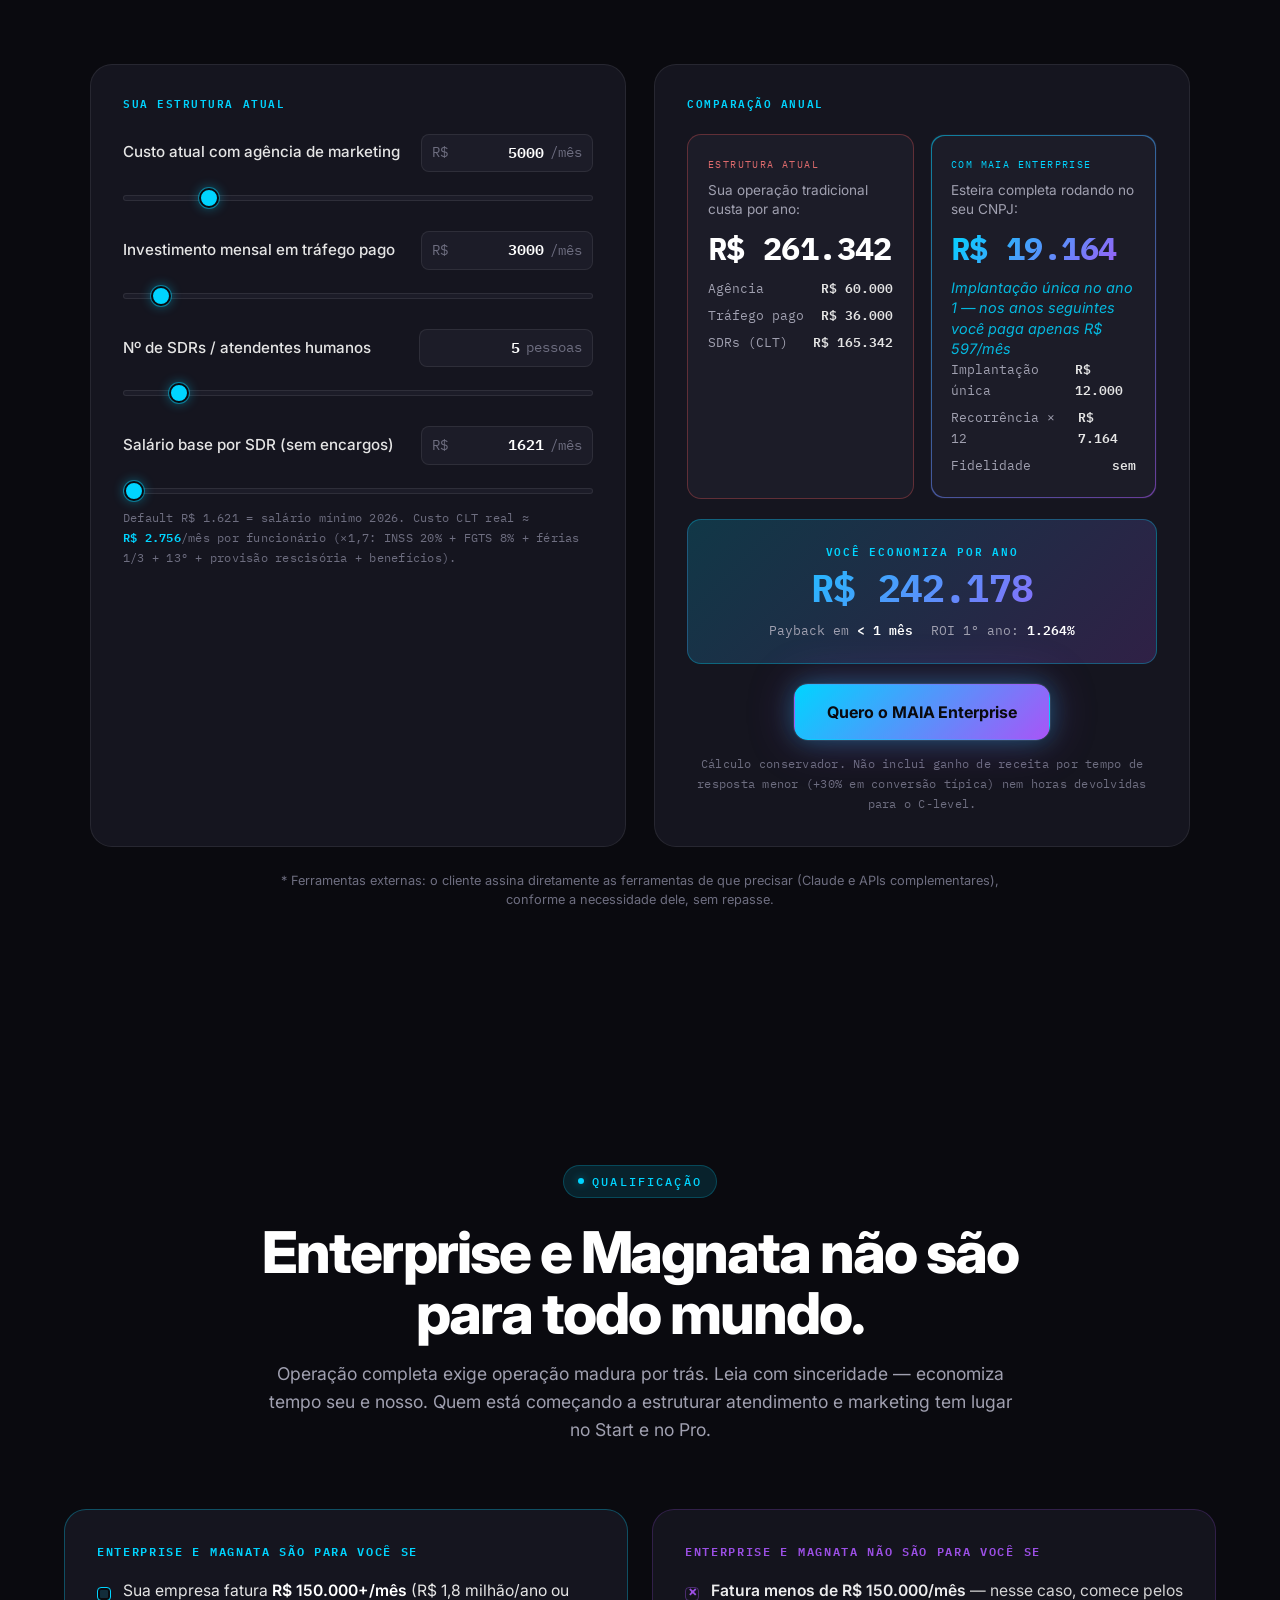
==== commit d1c5a0de: "LP: lançamento Magnata (4 planos, 14 agentes, seção "O que a Magnata faz") - Merge de planos-4-2026-" ====
--- a/index.html
+++ b/index.html
@@ -5,14 +5,14 @@
 <meta name="viewport" content="width=device-width, initial-scale=1, viewport-fit=cover">
 <meta name="theme-color" content="#0A0A0F">
 <title>Agência no Bolso · MAIA Enterprise — Uma operação inteira de IA no seu CNPJ</title>
-<meta name="description" content="MAIA é uma esteira de 7 agentes de IA coordenados que opera atendimento, copy, dev, ops, CRM, tráfego e gestão dentro do seu CNPJ. Quatro planos, do Start ao Magnata. Implantação em 30 dias.">
+<meta name="description" content="MAIA é uma esteira de agentes de IA coordenados que opera atendimento, copy, dev, CRM, tráfego, gestão e, na Magnata, jurídico, fiscal, financeiro com ERP e RH. Quatro planos, do Start ao Magnata, com até 14 agentes. Implantação em 30 dias.">
 <meta name="author" content="Agência no Bolso">
 <link rel="canonical" href="https://agencianobolso.com.br/">
 
 <!-- Open Graph -->
 <meta property="og:type" content="website">
 <meta property="og:title" content="Agência no Bolso · MAIA Enterprise">
-<meta property="og:description" content="Sua empresa. Com IA real. Uma esteira de 7 agentes coordenados rodando no seu CNPJ — atendimento, copy, dev, ops, CRM, tráfego e gestão.">
+<meta property="og:description" content="Sua empresa. Com IA real. Uma esteira de agentes coordenados rodando no seu CNPJ. Quatro planos, do Start ao Magnata, com até 14 agentes especialistas.">
 <meta property="og:url" content="https://agencianobolso.com.br/">
 <meta property="og:image" content="https://agencianobolso.com.br/assets/og-enterprise.png">
 <meta property="og:locale" content="pt_BR">
@@ -76,7 +76,7 @@
   <div class="container hero-inner">
     <span class="eyebrow">MAIA Enterprise · B2B · Média e grande operação</span>
     <h1 class="huge-headline">Uma operação inteira de IA.<br><span class="gradient-text">Rodando dentro do seu CNPJ.</span></h1>
-    <p class="lead">Não é um chatbot. É uma esteira de 7 agentes coordenados — atendimento, copy, desenvolvimento, tráfego, CRM e gestão — operando o seu negócio 24 horas por dia. Por menos do que custa um gerente sênior.</p>
+    <p class="lead">Não é um chatbot. É uma esteira de agentes coordenados (7 no Enterprise, 14 na Magnata) — atendimento, copy, desenvolvimento, tráfego, CRM e gestão — operando o seu negócio 24 horas por dia. Por menos do que custa um gerente sênior.</p>
     <div class="cta-row" style="justify-content:center">
       <a href="https://wa.me/5586981141438?text=Ol%C3%A1%20Salatiel%2C%20quero%20agendar%20diagn%C3%B3stico%20estrat%C3%A9gico%20da%20MAIA%20Enterprise" class="btn glow-cta btn-lg" target="_blank" rel="noopener">Agendar diagnóstico estratégico</a>
       <a href="#investimento" class="btn btn-secondary btn-lg">Ver os 4 planos</a>
@@ -132,7 +132,7 @@
     <div class="section-header">
       <span class="eyebrow">A Esteira</span>
       <h2>Apresentando a <span class="gradient-text">MAIA</span></h2>
-      <p>Não é assistente. Não é chatbot. É uma orquestradora que coordena 7 agentes de IA especialistas, com memória persistente, falando entre si, operando como time.</p>
+      <p>Não é assistente. Não é chatbot. É uma orquestradora que coordena até 14 agentes de IA especialistas, com memória persistente, falando entre si, operando como time.</p>
     </div>
 
     <div class="maia-feature">
@@ -147,13 +147,13 @@
   </div>
 </section>
 
-<!-- 7 AGENTES -->
+<!-- AGENTES -->
 <section id="agentes">
   <div class="grid-bg"></div>
   <div class="container">
     <div class="section-header">
-      <span class="eyebrow">Os Sete Especialistas</span>
-      <h2>Sete agentes especialistas.<br>Uma única operação.</h2>
+      <span class="eyebrow">Os Especialistas</span>
+      <h2>Até 14 agentes especialistas.<br>Uma única operação.</h2>
       <p>Cada agente é especialista em uma função crítica do seu negócio. Memória persistente. Skills próprias. 24/7.</p>
     </div>
 
@@ -204,7 +204,7 @@
         <img class="agent-portrait agent-portrait-featured" decoding="async" src="/assets/img/agentes/maia.webp" alt="MAIA — Orquestradora central da esteira de IA" loading="lazy" width="800" height="800">
         <div class="agent-name">MAIA</div>
         <div class="agent-role">Orquestradora</div>
-        <p class="agent-desc">Você fala só com ela. Ela aciona quem precisa, coordena execução, mantém memória do seu negócio inteiro. Uma interface. Sete especialistas.</p>
+        <p class="agent-desc">Você fala só com ela. Ela aciona quem precisa, coordena execução, mantém memória do seu negócio inteiro. Uma interface. Até 14 especialistas.</p>
       </article>
     </div>
 
@@ -212,27 +212,95 @@
       <div class="magnata-exclusivos-head">
         <span class="eyebrow">Exclusivos Magnata</span>
         <h3>Mais 7 especialistas para quem quer a empresa inteira na MAIA.</h3>
-      </div>
-      <ul class="magnata-exclusivos-list">
-        <li><strong>Bia</strong><span>Análise de vídeos virais</span></li>
-        <li><strong>Aline</strong><span>Jurídico de apoio: contratos, LGPD e registro de marca</span></li>
-        <li><strong>Boris</strong><span>Engenharia de software, arquitetura e segurança</span></li>
-        <li><strong>Geane</strong><span>RH e DP: CLT, eSocial, cálculos e recrutamento</span></li>
-        <li><strong>Márcia</strong><span>Financeiro: conciliação, fluxo de caixa e DRE</span></li>
-        <li><strong>Maria</strong><span>Tributário e fiscal: notas, regimes e SPED</span></li>
-        <li><strong>Ruth</strong><span>Prospecção B2B no Google Maps, Instagram e Facebook</span></li>
-      </ul>
+        <p class="magnata-exclusivos-sub">Você continua falando só com a MAIA. Você pede, e ela delega ao especialista certo: o contrato vai para a Aline, a dúvida de regime tributário vai para a Maria, o fluxo de caixa vai para a Márcia.</p>
+      </div>
+    </div>
+    <div class="agents-grid agents-grid-magnata">
+      <article class="agent-card">
+        <span class="agent-badge-magnata">Magnata</span>
+        <img class="agent-portrait" decoding="async" src="/assets/img/agentes/bia.webp" alt="Bia — Estratégia de conteúdo e roteiros de IA, exclusiva do plano Magnata da esteira MAIA" loading="lazy" width="800" height="800">
+        <div class="agent-name">Bia</div>
+        <div class="agent-role">Conteúdo · Roteiros</div>
+        <p class="agent-desc">Planeja a linha de conteúdo, transforma ideias em roteiros prontos para gravar e organiza o calendário editorial junto com o Théo.</p>
+      </article>
+      <article class="agent-card">
+        <span class="agent-badge-magnata">Magnata</span>
+        <img class="agent-portrait" decoding="async" src="/assets/img/agentes/aline.webp" alt="Aline — Jurídico de apoio de IA, exclusiva do plano Magnata da esteira MAIA" loading="lazy" width="800" height="800">
+        <div class="agent-name">Aline</div>
+        <div class="agent-role">Jurídico · Apoio</div>
+        <p class="agent-desc">Revisa e redige contratos, orienta sobre LGPD e registro de marca e aponta riscos pela ótica da outra parte. Apoio técnico, que não substitui o advogado.</p>
+      </article>
+      <article class="agent-card">
+        <span class="agent-badge-magnata">Magnata</span>
+        <img class="agent-portrait" decoding="async" src="/assets/img/agentes/maria.webp" alt="Maria — Tributário e fiscal de IA, exclusiva do plano Magnata da esteira MAIA" loading="lazy" width="800" height="800">
+        <div class="agent-name">Maria</div>
+        <div class="agent-role">Tributário · Fiscal</div>
+        <p class="agent-desc">Compara regimes (MEI, Simples, Presumido), calcula alíquota efetiva e Fator R, prepara notas fiscais e acompanha obrigações e prazos para você aprovar.</p>
+      </article>
+      <article class="agent-card">
+        <span class="agent-badge-magnata">Magnata</span>
+        <img class="agent-portrait" decoding="async" src="/assets/img/agentes/boris.webp" alt="Boris — Engenharia de software de IA, exclusivo do plano Magnata da esteira MAIA" loading="lazy" width="800" height="800">
+        <div class="agent-name">Boris</div>
+        <div class="agent-role">Engenharia · Sistemas</div>
+        <p class="agent-desc">Constrói sites, sistemas, automações e integrações com disciplina de testes: cada entrega é verificada antes de ir para produção.</p>
+      </article>
+      <article class="agent-card">
+        <span class="agent-badge-magnata">Magnata</span>
+        <img class="agent-portrait" decoding="async" src="/assets/img/agentes/geane.webp" alt="Geane — RH e departamento pessoal de IA, exclusiva do plano Magnata da esteira MAIA" loading="lazy" width="800" height="800">
+        <div class="agent-name">Geane</div>
+        <div class="agent-role">RH · Departamento pessoal</div>
+        <p class="agent-desc">Estrutura vagas e admissão, calcula o custo real de uma contratação CLT e prepara folha e férias para conferência da sua equipe ou do seu contador.</p>
+      </article>
+      <article class="agent-card">
+        <span class="agent-badge-magnata">Magnata</span>
+        <img class="agent-portrait" decoding="async" src="/assets/img/agentes/marcia.webp" alt="Márcia — Financeiro de IA, exclusiva do plano Magnata da esteira MAIA" loading="lazy" width="800" height="800">
+        <div class="agent-name">Márcia</div>
+        <div class="agent-role">Financeiro · ERP</div>
+        <p class="agent-desc">Organiza contas a pagar e a receber, fluxo de caixa, DRE e conciliação direto no ERP MAIA Gestão. Ela prepara; quem aprova os pagamentos é você.</p>
+      </article>
+      <article class="agent-card">
+        <span class="agent-badge-magnata">Magnata</span>
+        <img class="agent-portrait" decoding="async" src="/assets/img/agentes/ruth.webp" alt="Ruth — Prospecção B2B de IA, exclusiva do plano Magnata da esteira MAIA" loading="lazy" width="800" height="800">
+        <div class="agent-name">Ruth</div>
+        <div class="agent-role">Prospecção B2B</div>
+        <p class="agent-desc">Monta listas de leads pré-qualificados e faz o primeiro contato, entregando à Lis e a você quem tem perfil para avançar.</p>
+      </article>
     </div>
   </div>
 </section>
 <style>
 #agentes .magnata-exclusivos{ margin-top:clamp(36px,5vw,56px); border:1px solid rgba(0,212,255,0.30); border-radius:var(--radius-lg); background:var(--bg-2); padding:clamp(22px,3vw,34px); }
-#agentes .magnata-exclusivos-head h3{ margin:10px 0 20px; font-size:clamp(1.1rem,2vw,1.4rem); }
-#agentes .magnata-exclusivos-list{ list-style:none; margin:0; padding:0; display:grid; grid-template-columns:repeat(auto-fit,minmax(240px,1fr)); gap:12px; }
-#agentes .magnata-exclusivos-list li{ display:flex; flex-direction:column; gap:3px; padding:12px 14px; border:1px solid var(--border); border-radius:12px; }
-#agentes .magnata-exclusivos-list strong{ color:var(--cyan); font-family:var(--font-mono); letter-spacing:.06em; }
-#agentes .magnata-exclusivos-list span{ color:var(--text-2); font-size:.92rem; line-height:1.4; }
+#agentes .magnata-exclusivos-head h3{ margin:10px 0 12px; font-size:clamp(1.1rem,2vw,1.4rem); }
+#agentes .magnata-exclusivos-sub{ color:var(--text-2); margin:0; line-height:1.55; }
+#agentes .agents-grid-magnata{ margin-top:20px; }
+#agentes .agent-badge-magnata{ position:absolute; top:16px; right:16px; font-family:var(--font-mono); font-size:.62rem; font-weight:700; letter-spacing:.14em; text-transform:uppercase; color:#0A0A0F; background:var(--grad-primary); padding:5px 12px; border-radius:999px; }
+#magnata-faz .magnata-faz-list{ list-style:none; margin:0; padding:0; display:grid; grid-template-columns:repeat(auto-fit,minmax(240px,1fr)); gap:12px; }
+#magnata-faz .magnata-faz-list li{ display:flex; flex-direction:column; gap:4px; padding:14px 16px; border:1px solid var(--border); border-radius:12px; background:var(--bg-2); }
+#magnata-faz .magnata-faz-list strong{ color:var(--cyan); font-family:var(--font-mono); font-size:.82rem; letter-spacing:.08em; text-transform:uppercase; }
+#magnata-faz .magnata-faz-list span{ color:var(--text-2); font-size:.94rem; line-height:1.45; }
 </style>
+
+<!-- O QUE A MAGNATA FAZ -->
+<section id="magnata-faz">
+  <div class="container">
+    <div class="section-header">
+      <span class="eyebrow">Plano Magnata</span>
+      <h2>O que a Magnata faz</h2>
+      <p>A MAIA prepara, organiza e executa o trabalho técnico. As decisões e as aprovações continuam com você.</p>
+    </div>
+    <ul class="magnata-faz-list reveal">
+      <li><strong>Jurídico</strong><span>Revisão e redação de contratos, LGPD e registro de marca, com os riscos apontados. Apoio técnico, que não substitui o advogado.</span></li>
+      <li><strong>Fiscal</strong><span>Comparação de regimes, alíquota efetiva e Fator R. Notas fiscais preparadas para a sua aprovação, com obrigações e prazos no radar.</span></li>
+      <li><strong>Financeiro com ERP</strong><span>Contas a pagar e a receber, fluxo de caixa, DRE e conciliação no ERP MAIA Gestão, integrado aos agentes. Pagamentos só com o seu aval.</span></li>
+      <li><strong>RH</strong><span>Vagas, admissão, custo de contratação CLT, folha e férias preparados para conferência.</span></li>
+      <li><strong>Engenharia</strong><span>Sites, sistemas, automações e integrações construídos com disciplina de testes.</span></li>
+      <li><strong>Prospecção B2B</strong><span>Listas de leads pré-qualificados e primeiro contato, em escala.</span></li>
+      <li><strong>Vários negócios</strong><span>Mais de uma empresa operando numa só MAIA, cada uma com a sua memória.</span></li>
+      <li><strong>Todas as atualizações</strong><span>Tudo o que for lançado na MAIA chega à sua operação, além de 2 onboards e suporte dedicado.</span></li>
+    </ul>
+    <p style="text-align:center; color:var(--text-2); margin-top:28px">Você pede, a MAIA delega ao especialista certo e devolve pronto para aprovar. Movimento gera resultado.</p>
+  </div>
+</section>
 
 <!-- DIAGRAMA DE ORQUESTRAÇÃO (rede neural viva) -->
 <section id="orquestracao">
@@ -1233,6 +1301,7 @@
           <li>Prospecção ativa e em massa</li>
           <li>Sites, automações, tráfego pago e edição de vídeo</li>
           <li>1 onboard de implantação</li>
+          <li>Atualizações de correção incluídas</li>
           <li>Reunião semanal de suporte em grupo, ao vivo</li>
         </ul>
         <div class="plano-cta">
@@ -1253,8 +1322,8 @@
         <div class="plano-divider"></div>
         <div class="plano-eyebrow">Tudo do Enterprise, mais</div>
         <ul class="plano-features">
-          <li>Bia e mais 6 especialistas: jurídico (Aline), engenharia (Boris), RH (Geane), financeiro (Márcia), tributário (Maria) e prospecção B2B (Ruth)</li>
-          <li>ERP MAIA Gestão</li>
+          <li>14 agentes: os 7 do Enterprise, mais Bia (conteúdo), Aline (jurídico), Maria (tributário), Boris (engenharia), Geane (RH), Márcia (financeiro) e Ruth (prospecção B2B)</li>
+          <li>ERP MAIA Gestão integrado aos agentes</li>
           <li>Vários negócios numa só MAIA</li>
           <li>2 onboards</li>
           <li>Suporte dedicado</li>
@@ -1371,7 +1440,7 @@
       </details>
       <details class="faq-item">
         <summary>Por que não montar meu próprio time de IA ou contratar um desenvolvedor?</summary>
-        <div class="faq-answer">Você pode. Vai levar de 6 a 12 meses montando o que aqui já está pronto e testado há mais de um ano na própria operação do Salatiel, com 7 agentes que já conversam entre si. A esteira não é um freelancer: é uma operação inteira que entra no ar em 30 dias.</div>
+        <div class="faq-answer">Você pode. Vai levar de 6 a 12 meses montando o que aqui já está pronto e testado há mais de um ano na própria operação do Salatiel, com até 14 agentes que já conversam entre si. A esteira não é um freelancer: é uma operação inteira que entra no ar em 30 dias.</div>
       </details>
       <details class="faq-item">
         <summary>Os agentes aprendem com a nossa operação?</summary>
@@ -1438,7 +1507,8 @@
         <ul class="footer-links">
           <li><a href="#maia">MAIA Enterprise</a></li>
           <li><a href="/sdr/">Plano SDR (Starter/Premium)</a></li>
-          <li><a href="#agentes">Os 7 agentes</a></li>
+          <li><a href="#agentes">Os agentes</a></li>
+          <li><a href="#magnata-faz">Plano Magnata</a></li>
           <li><a href="#cases">Cases reais</a></li>
         </ul>
       </div>
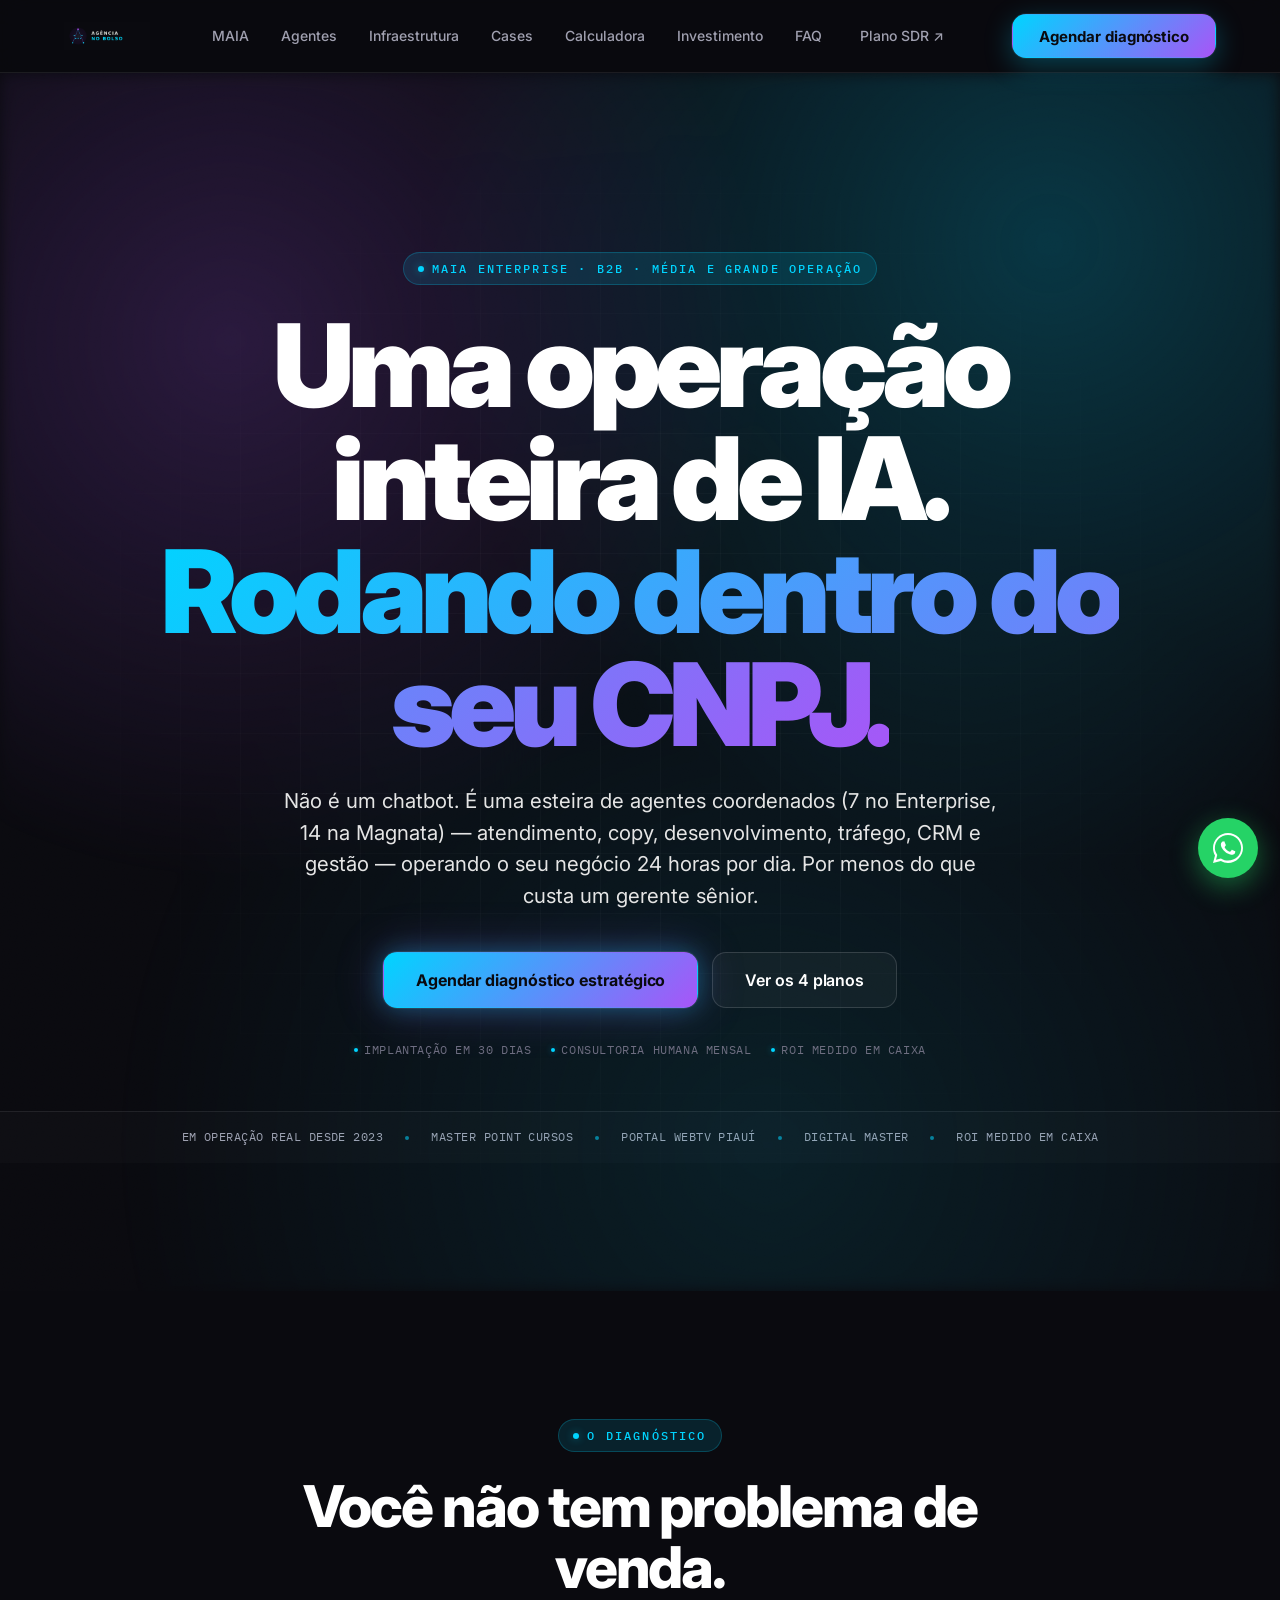
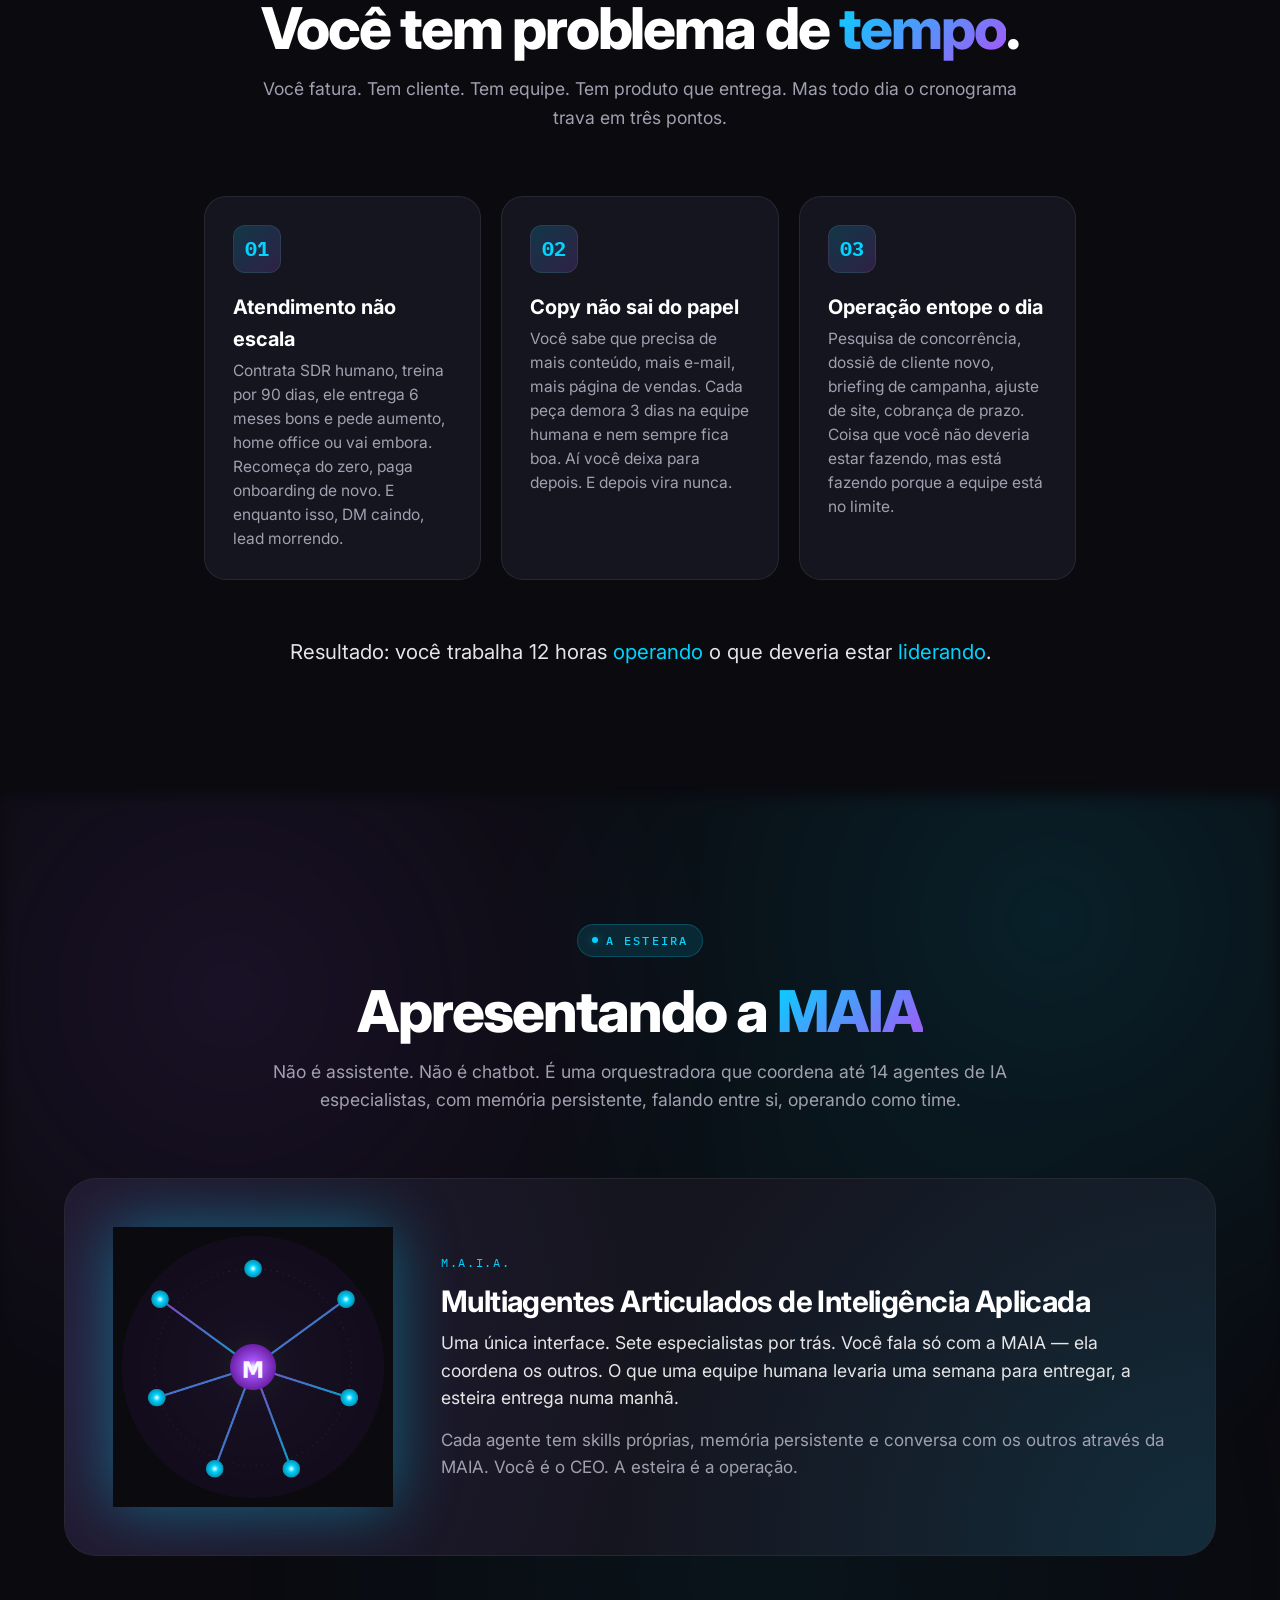
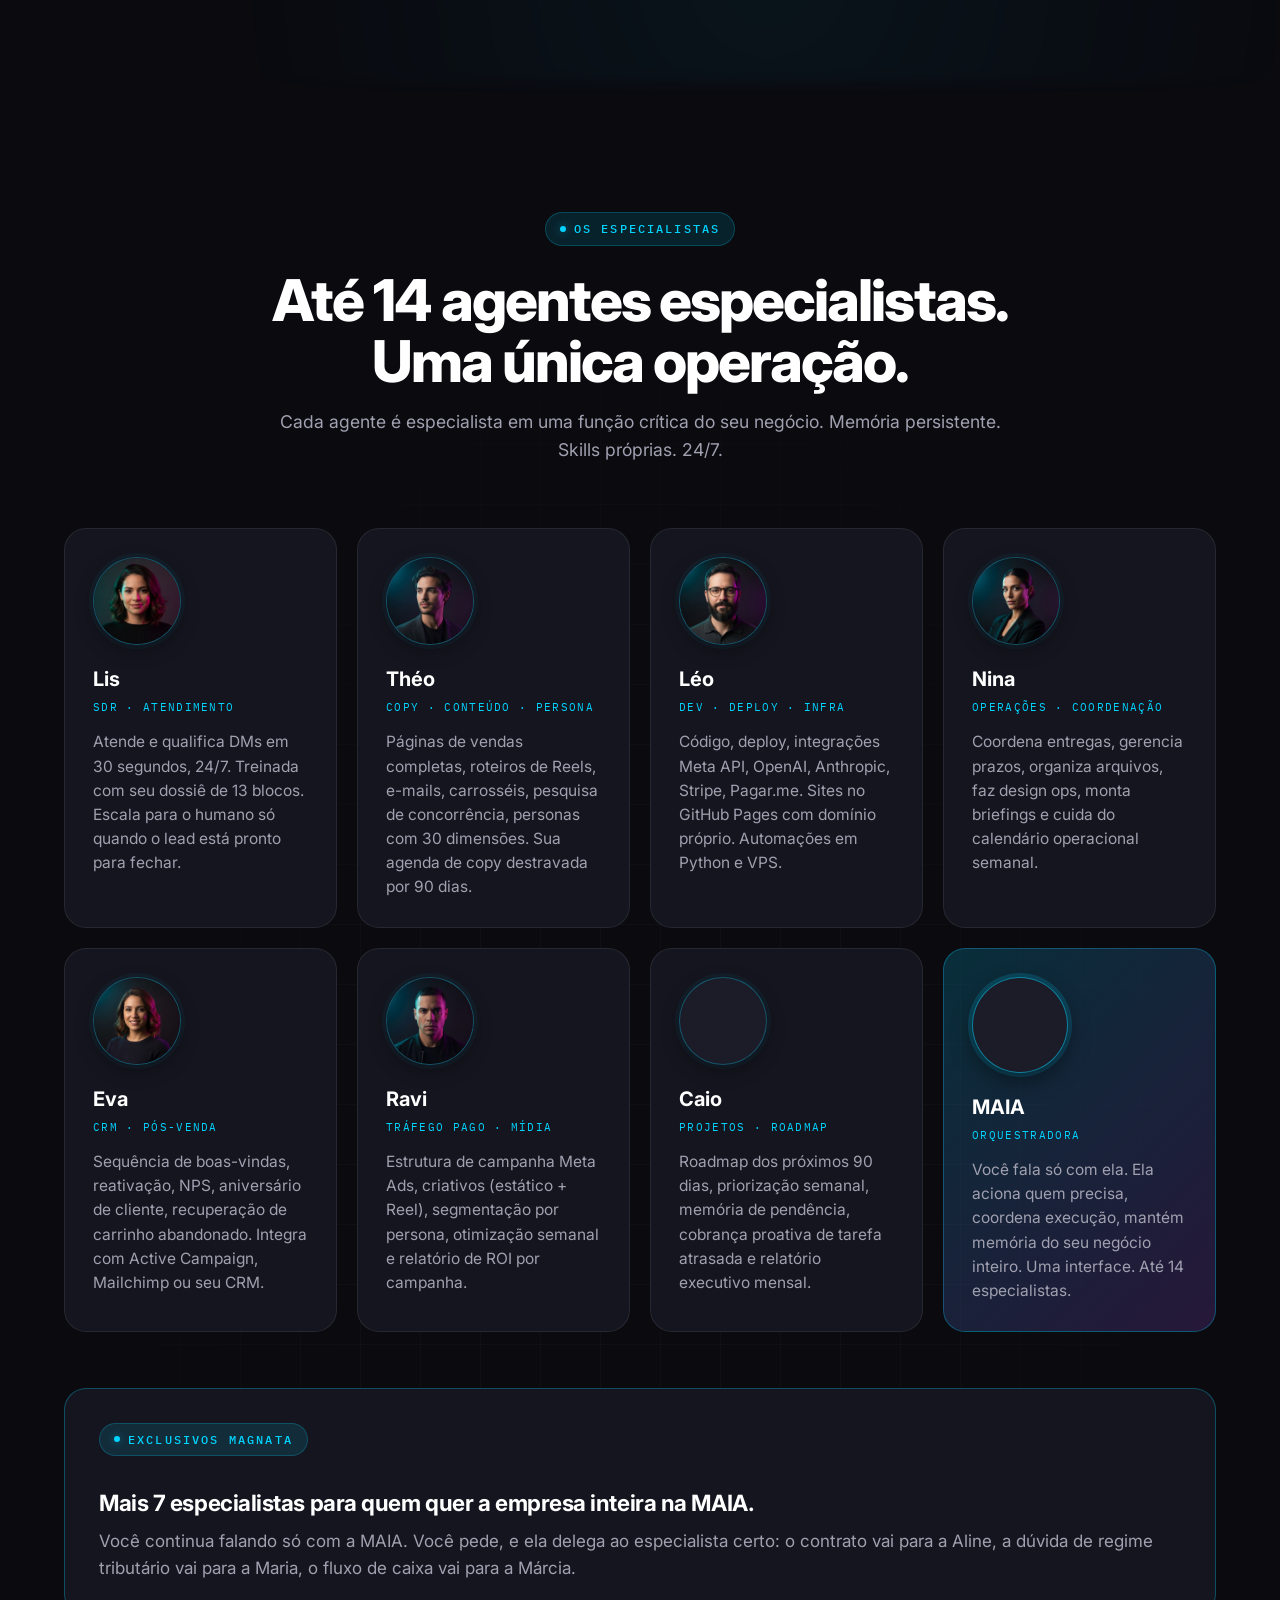
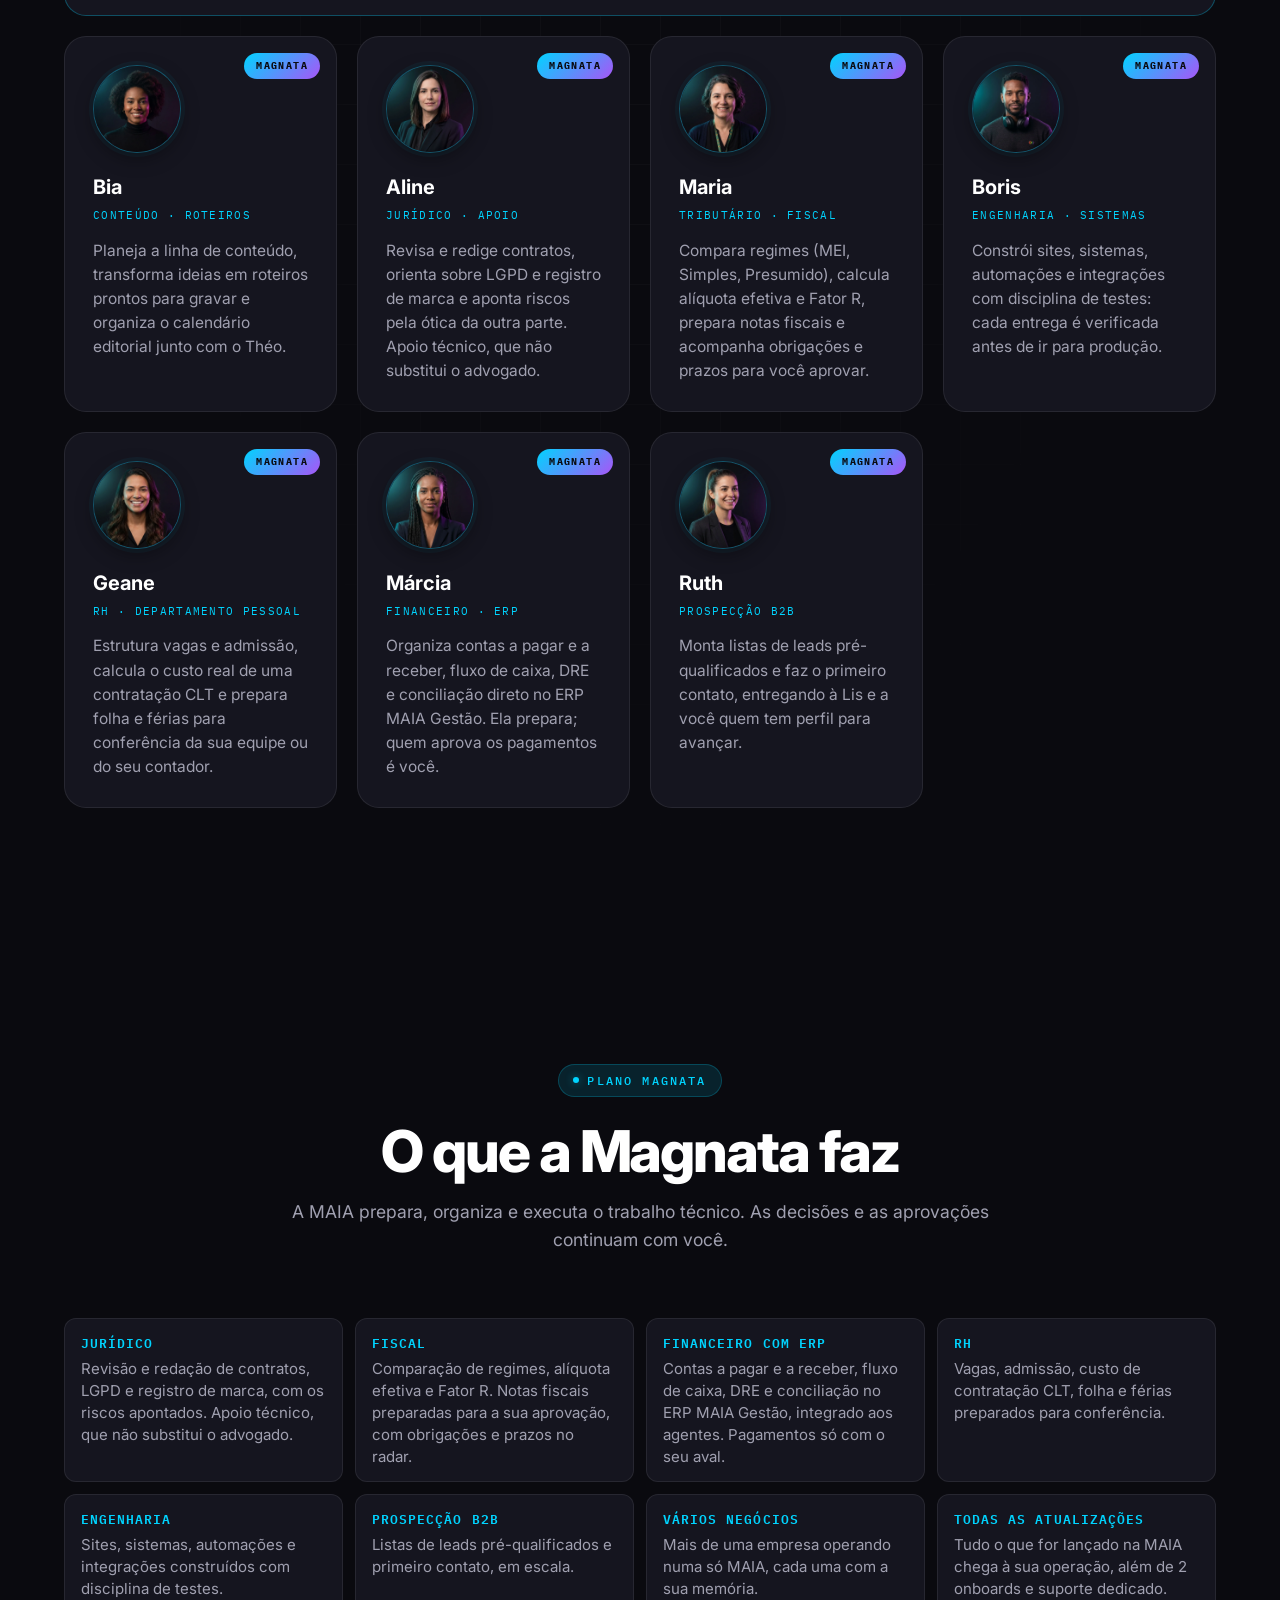
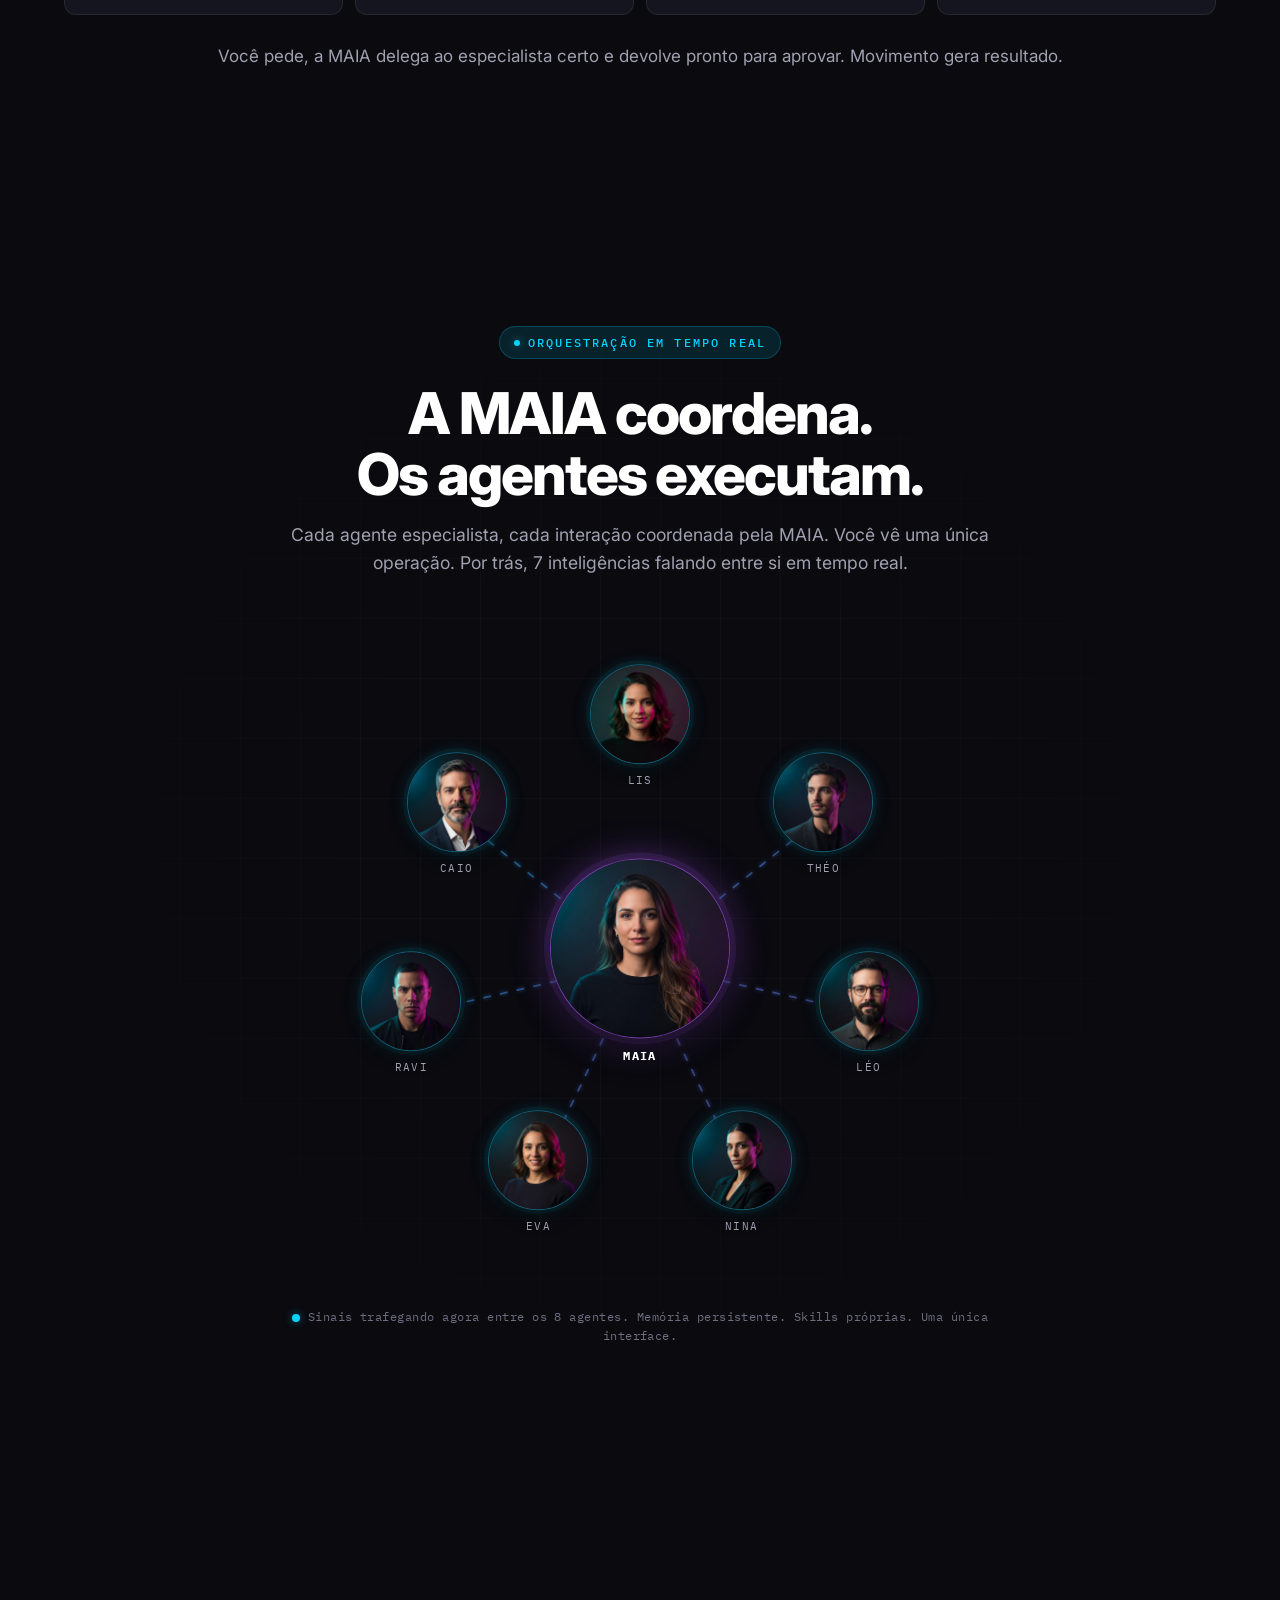
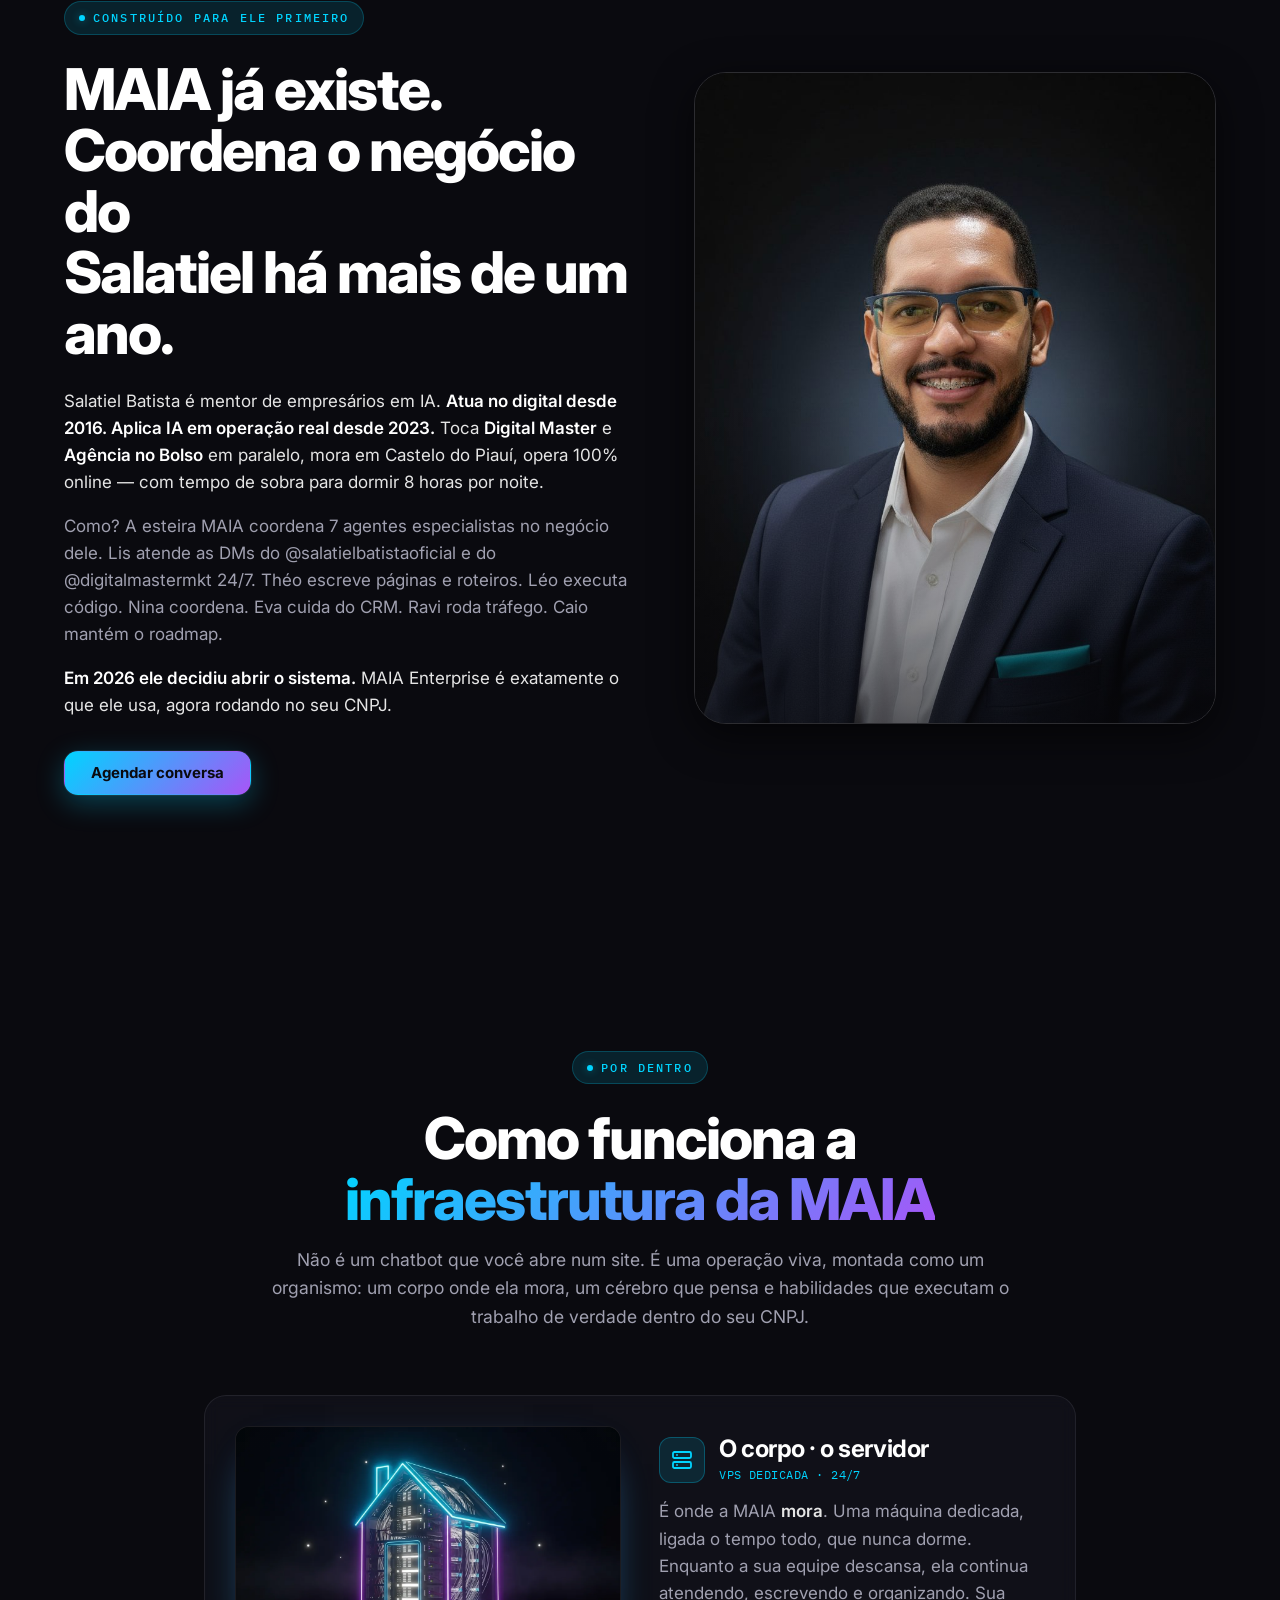
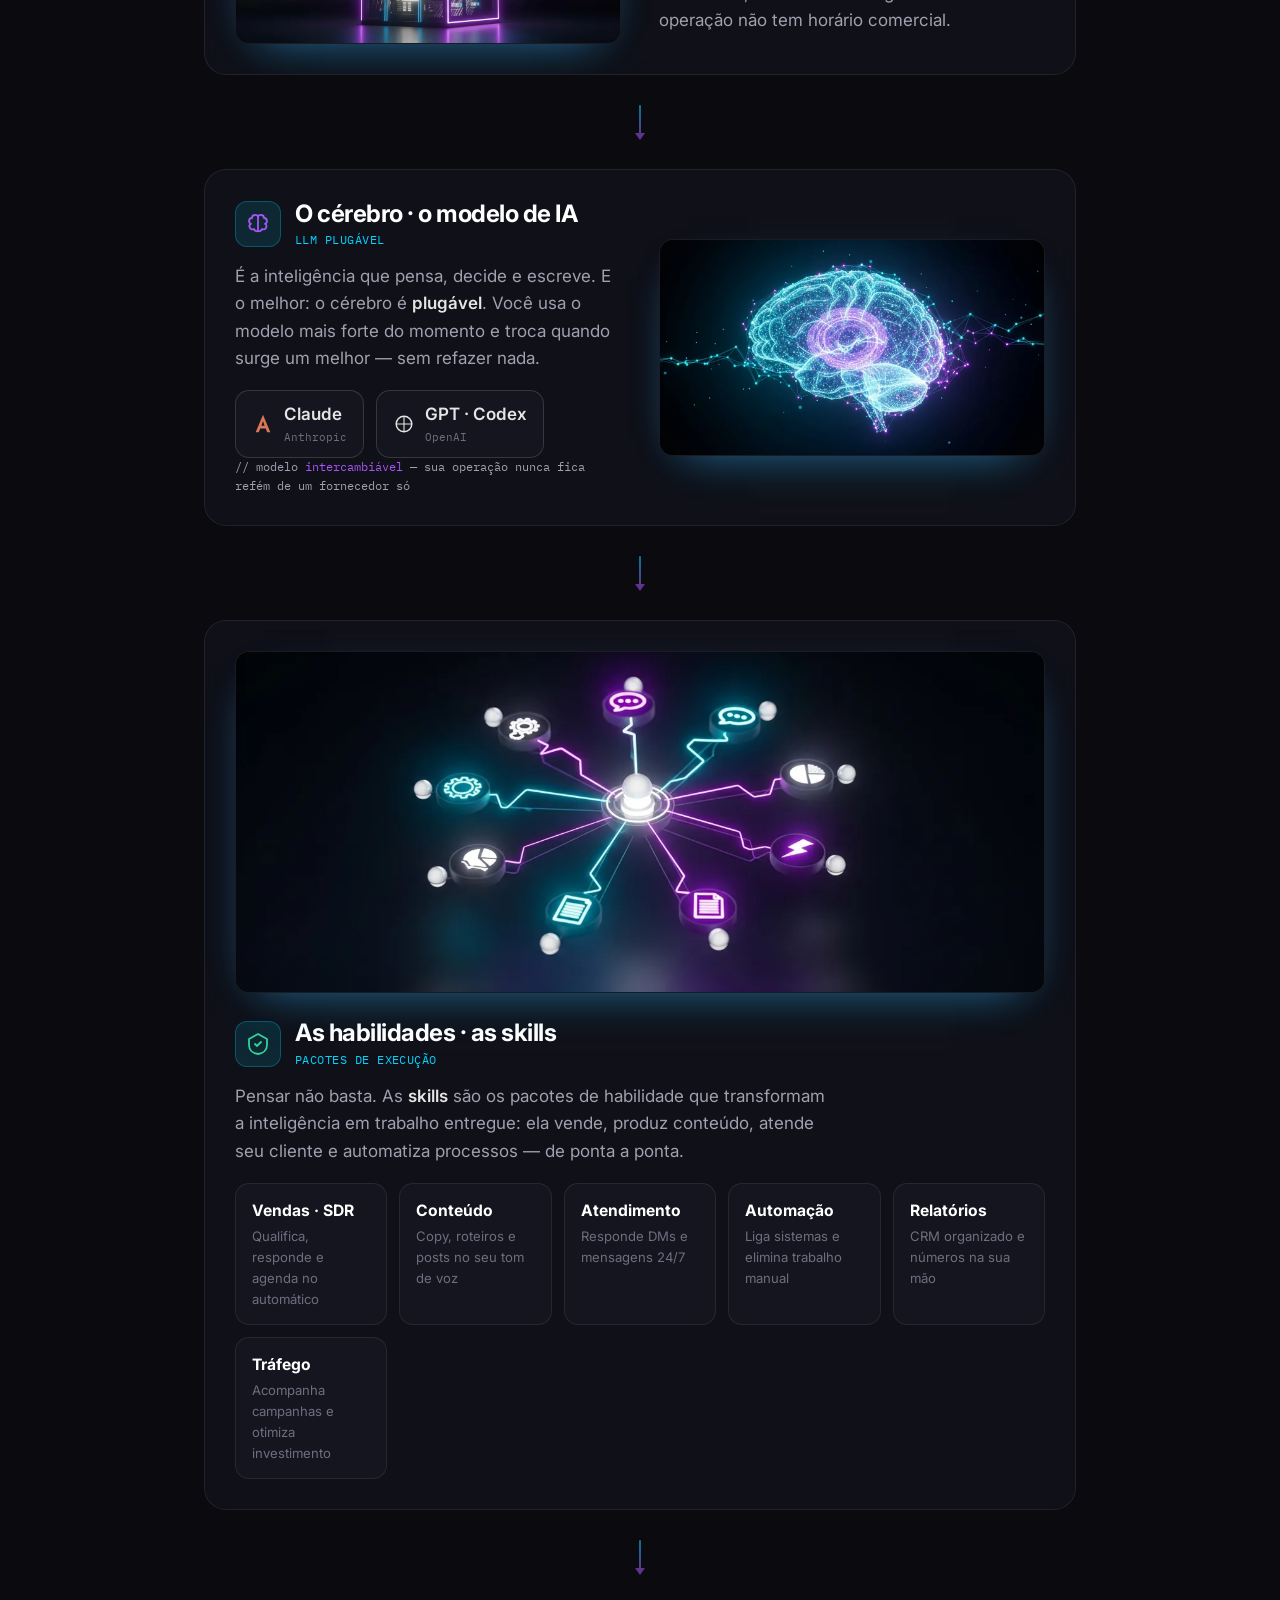
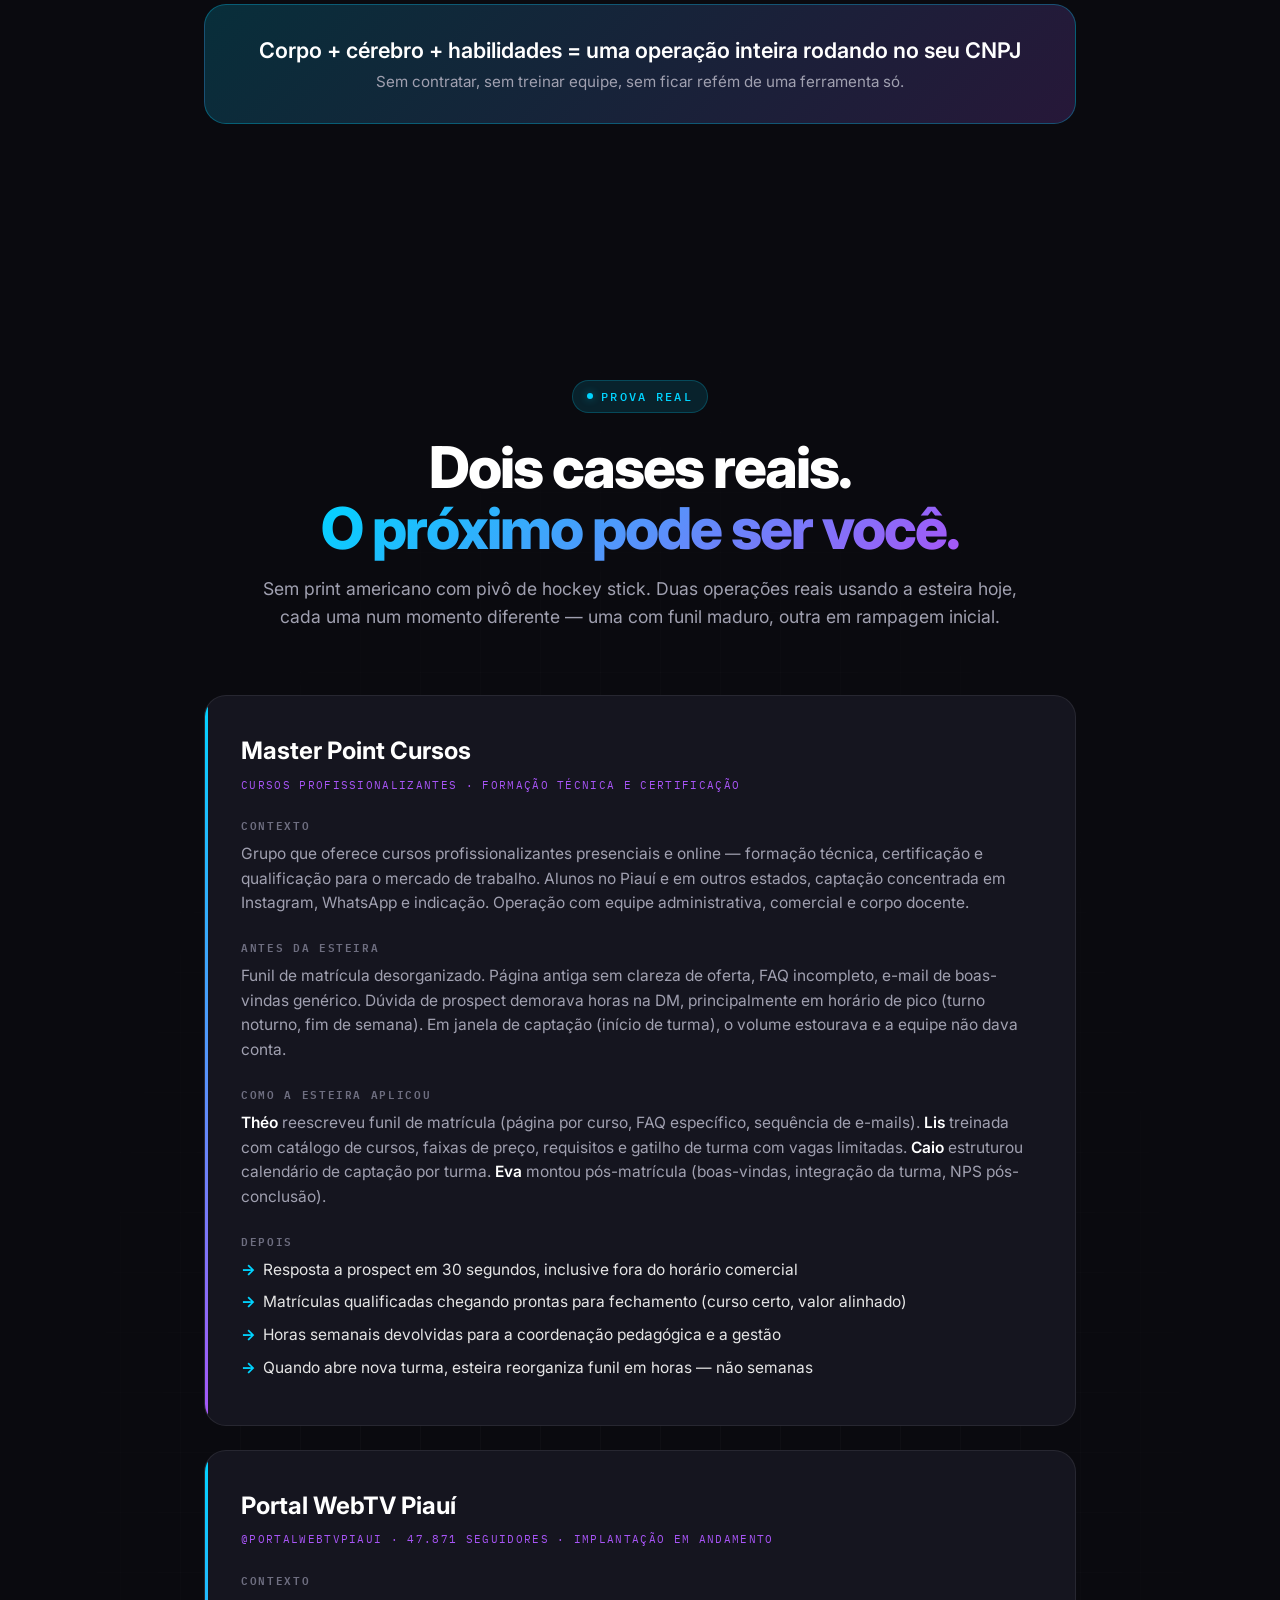
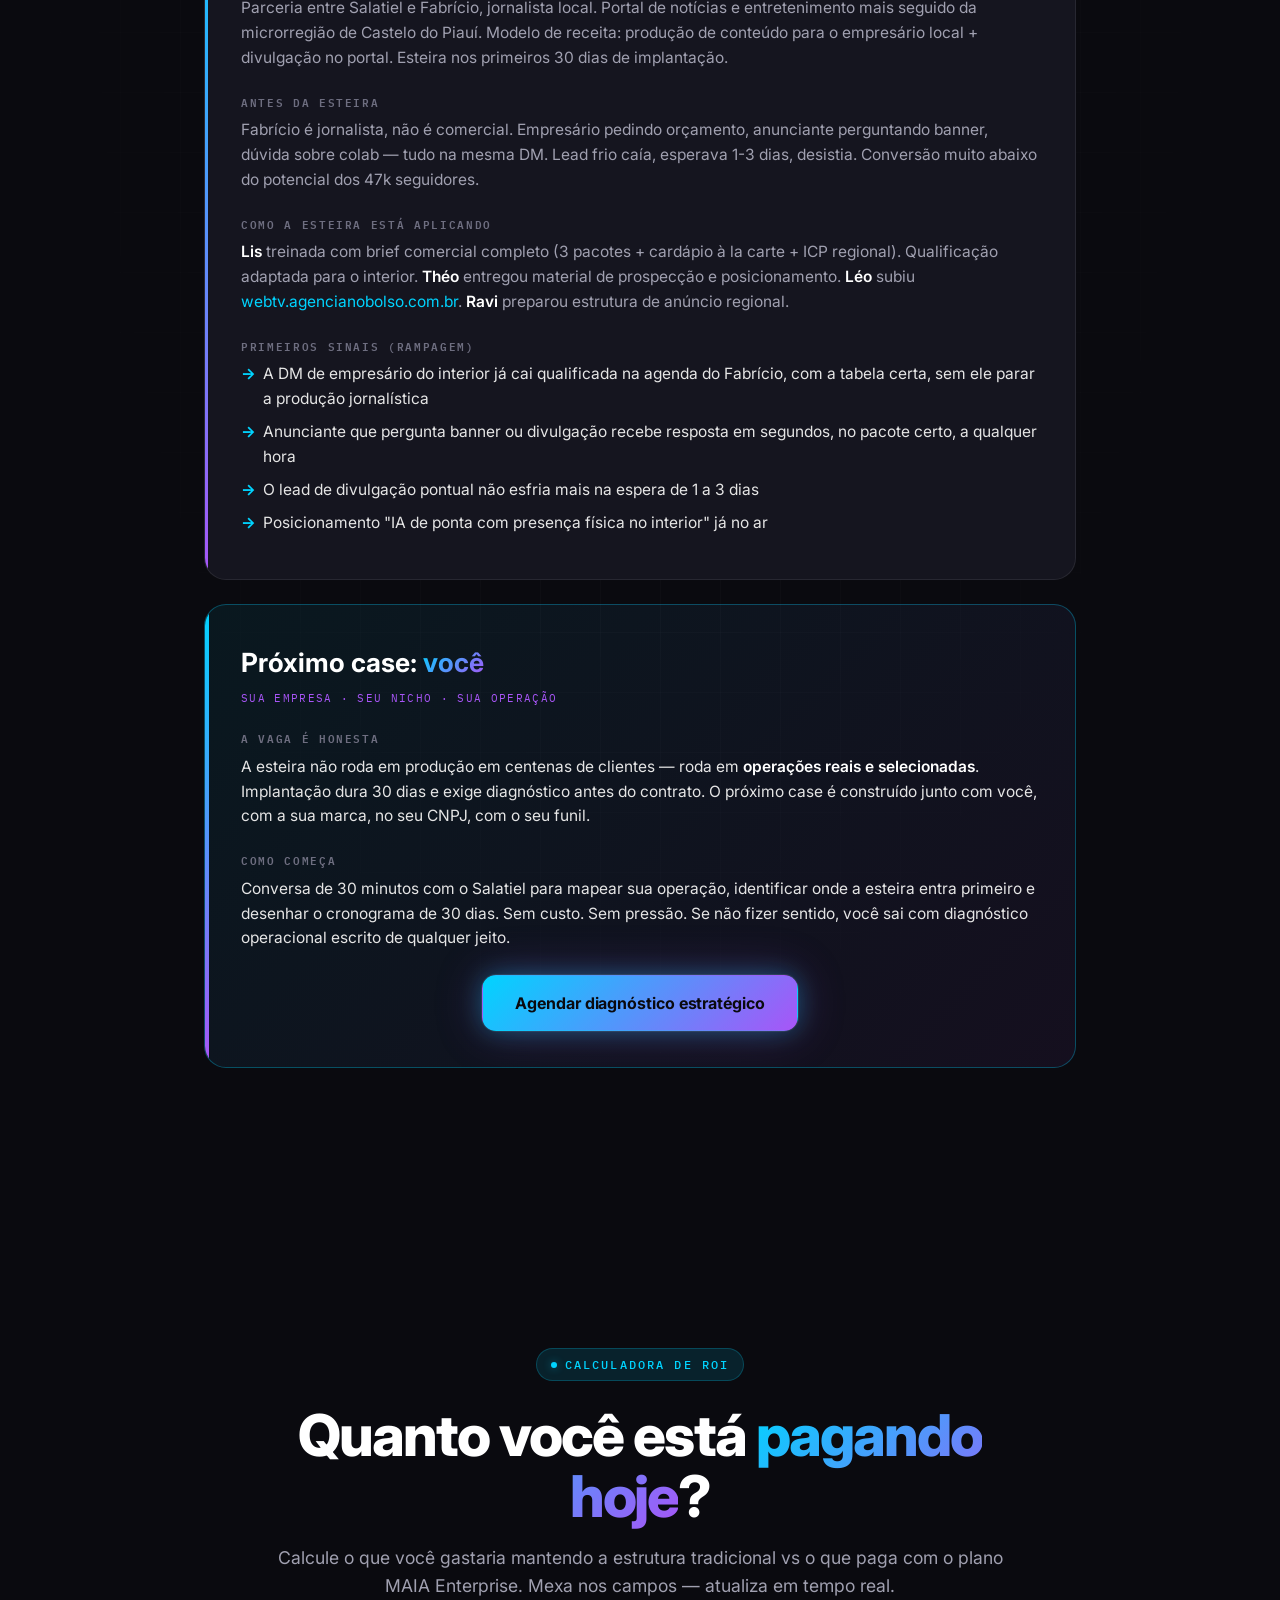
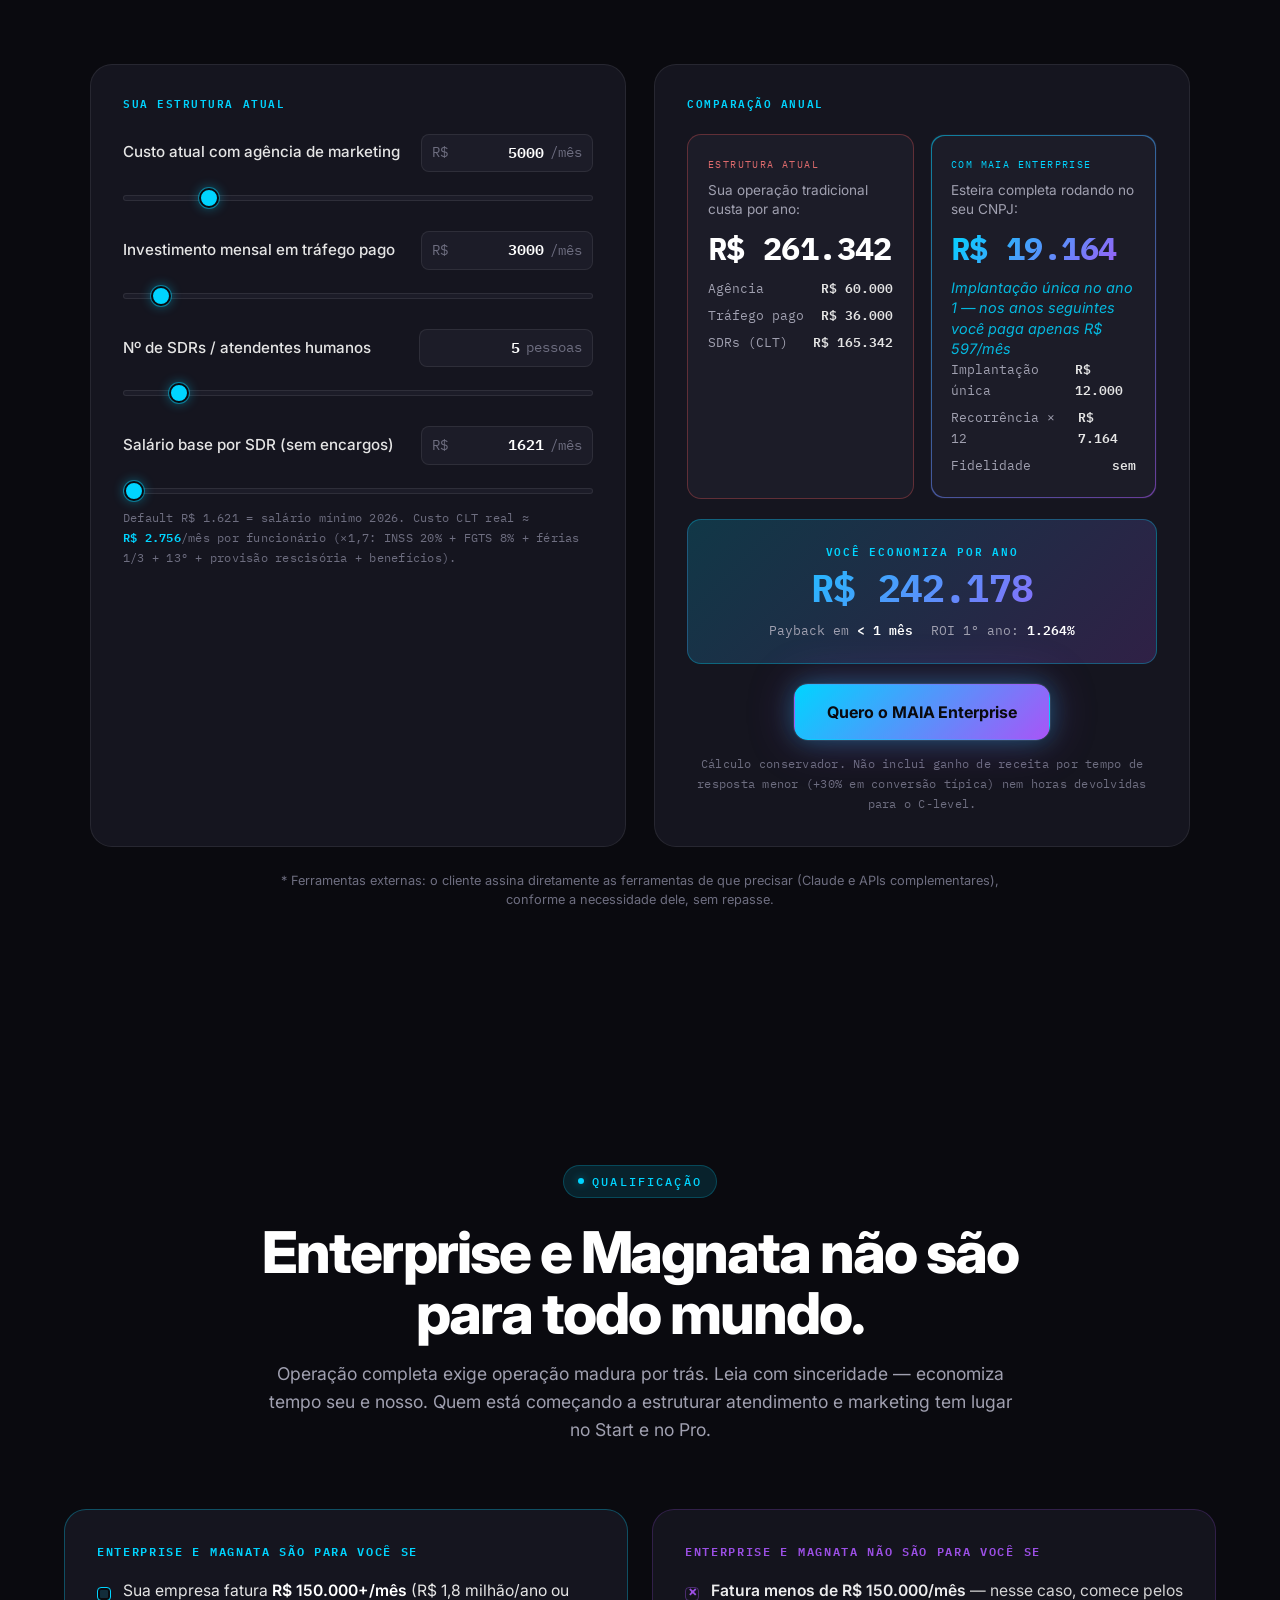
==== commit f37a6679: "LP: cache-busting no avatar do Boris Co-Authored-By: Claude Fable 5.2 <noreply@anthropic.com> Claude" ====
--- a/index.html
+++ b/index.html
@@ -239,7 +239,7 @@
       </article>
       <article class="agent-card">
         <span class="agent-badge-magnata">Magnata</span>
-        <img class="agent-portrait" decoding="async" src="/assets/img/agentes/boris.webp" alt="Boris — Engenharia de software de IA, exclusivo do plano Magnata da esteira MAIA" loading="lazy" width="800" height="800">
+        <img class="agent-portrait" decoding="async" src="/assets/img/agentes/boris.webp?v=2" alt="Boris — Engenharia de software de IA, exclusivo do plano Magnata da esteira MAIA" loading="lazy" width="800" height="800">
         <div class="agent-name">Boris</div>
         <div class="agent-role">Engenharia · Sistemas</div>
         <p class="agent-desc">Constrói sites, sistemas, automações e integrações com disciplina de testes: cada entrega é verificada antes de ir para produção.</p>
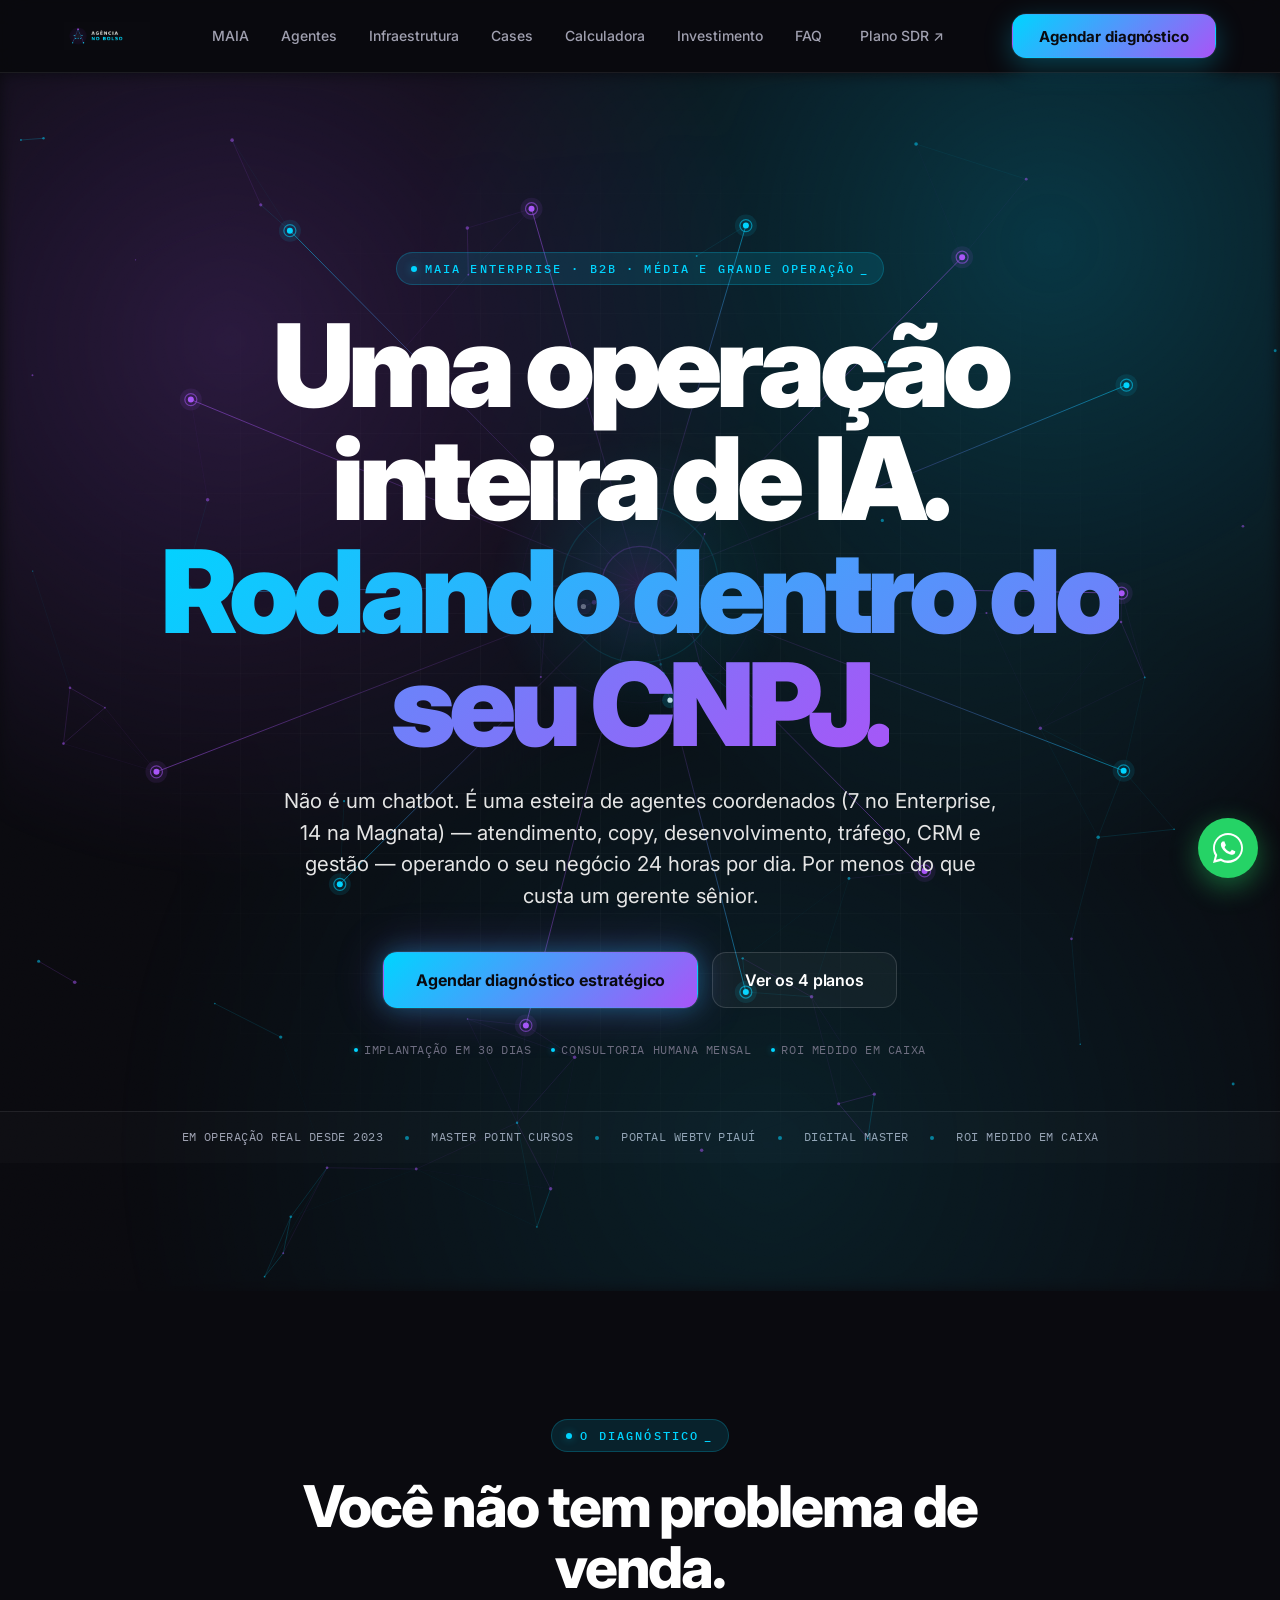
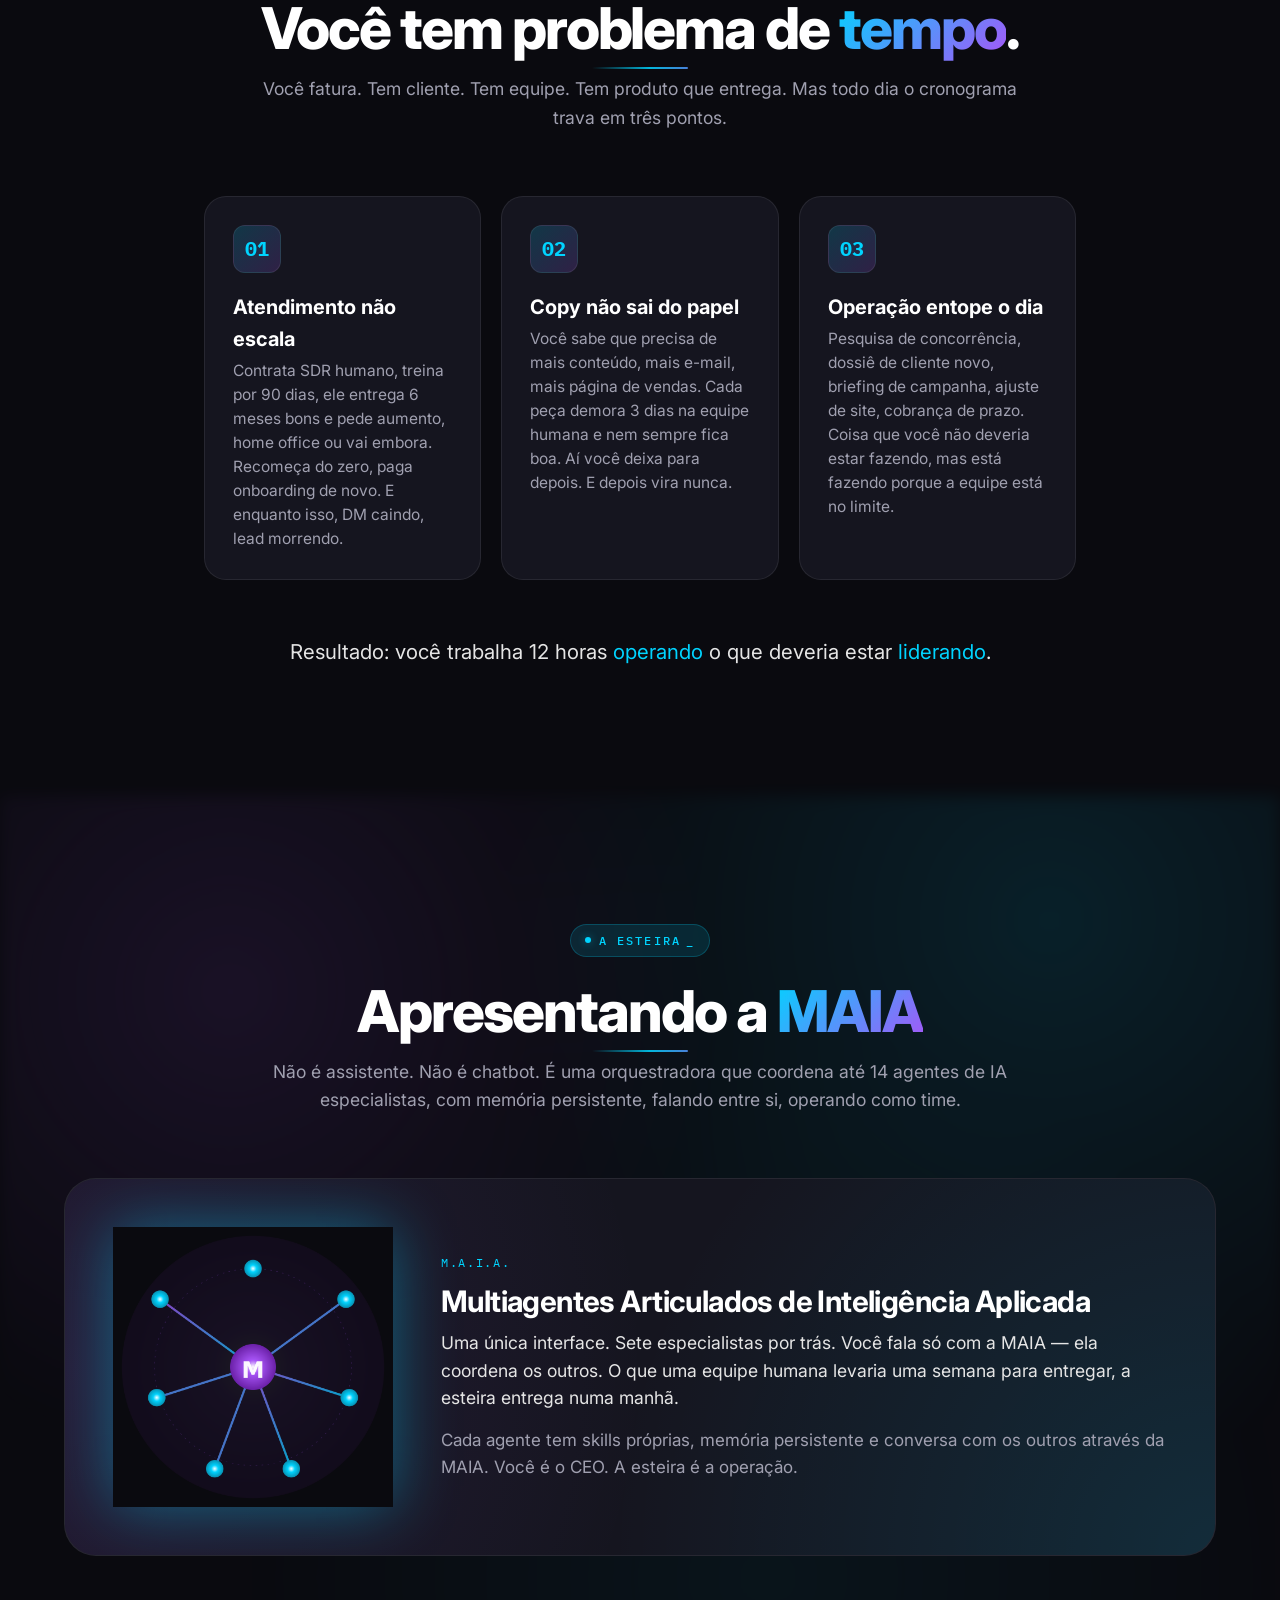
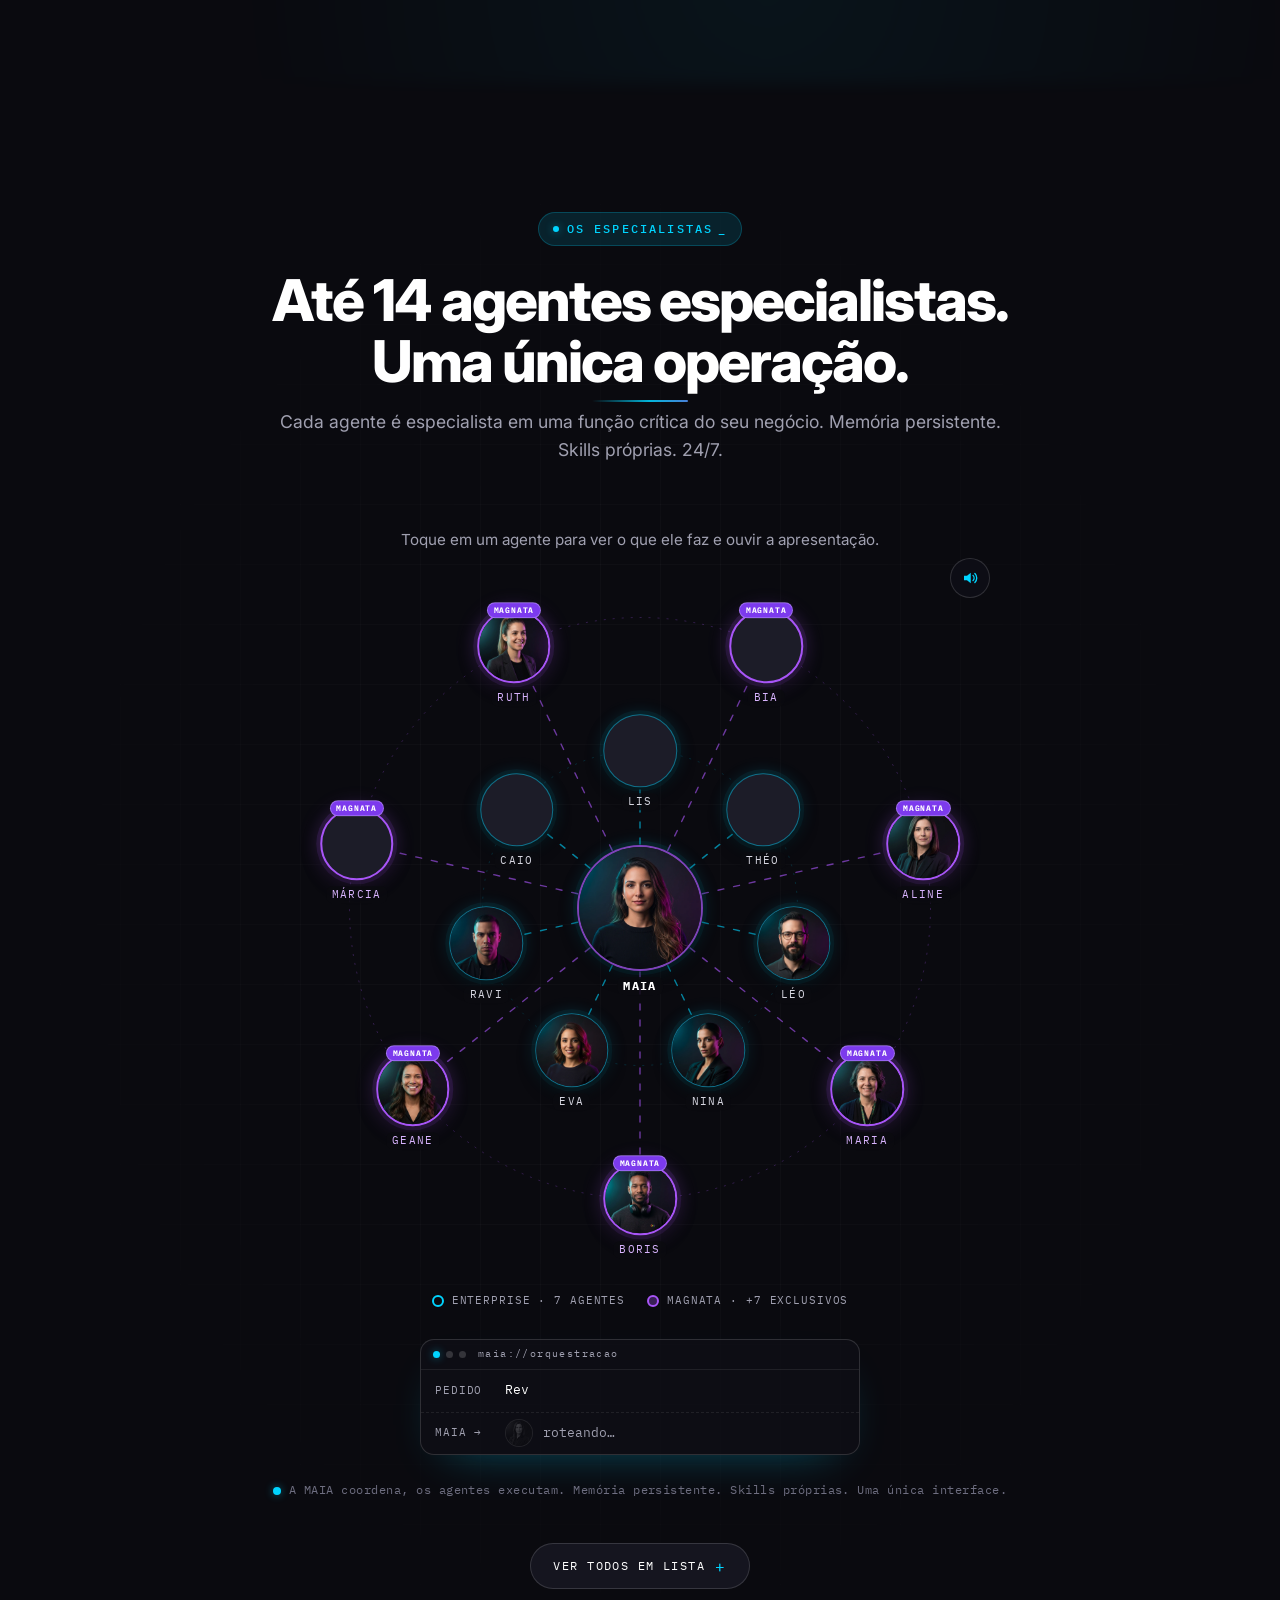
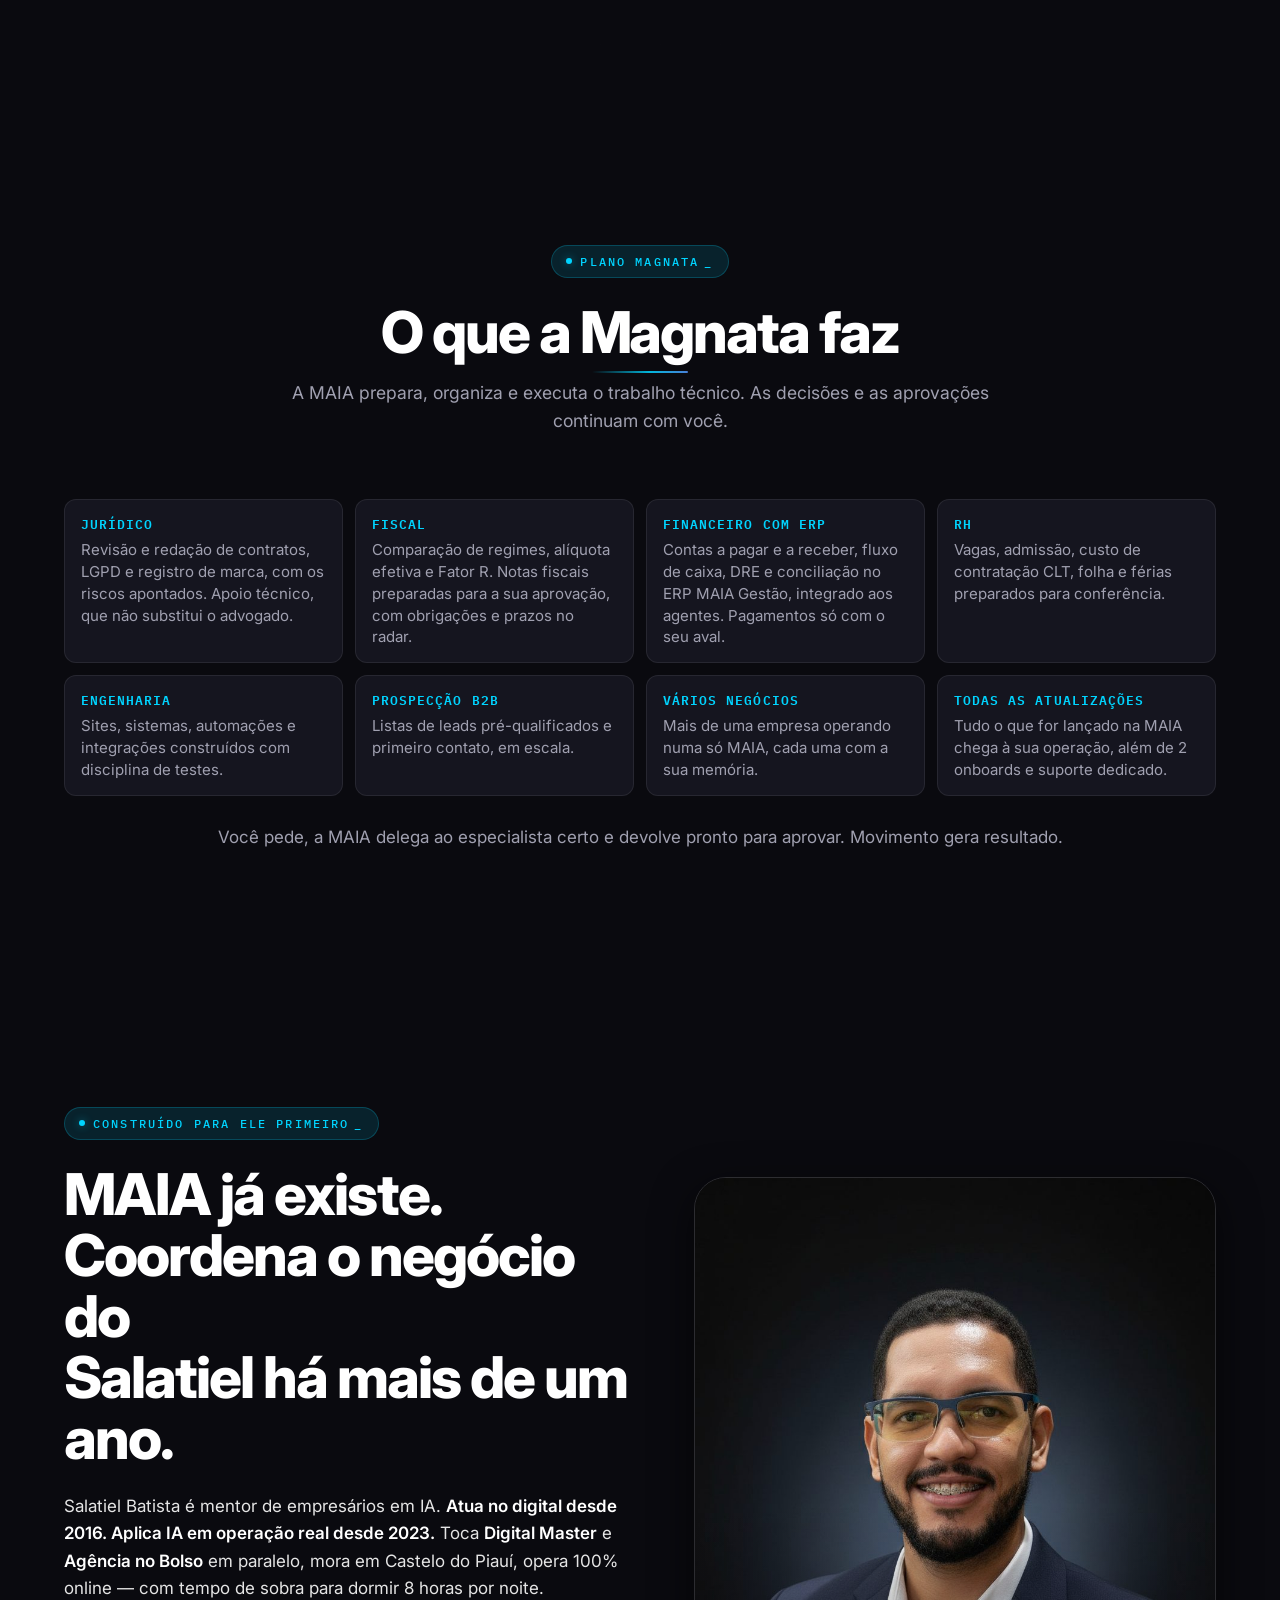
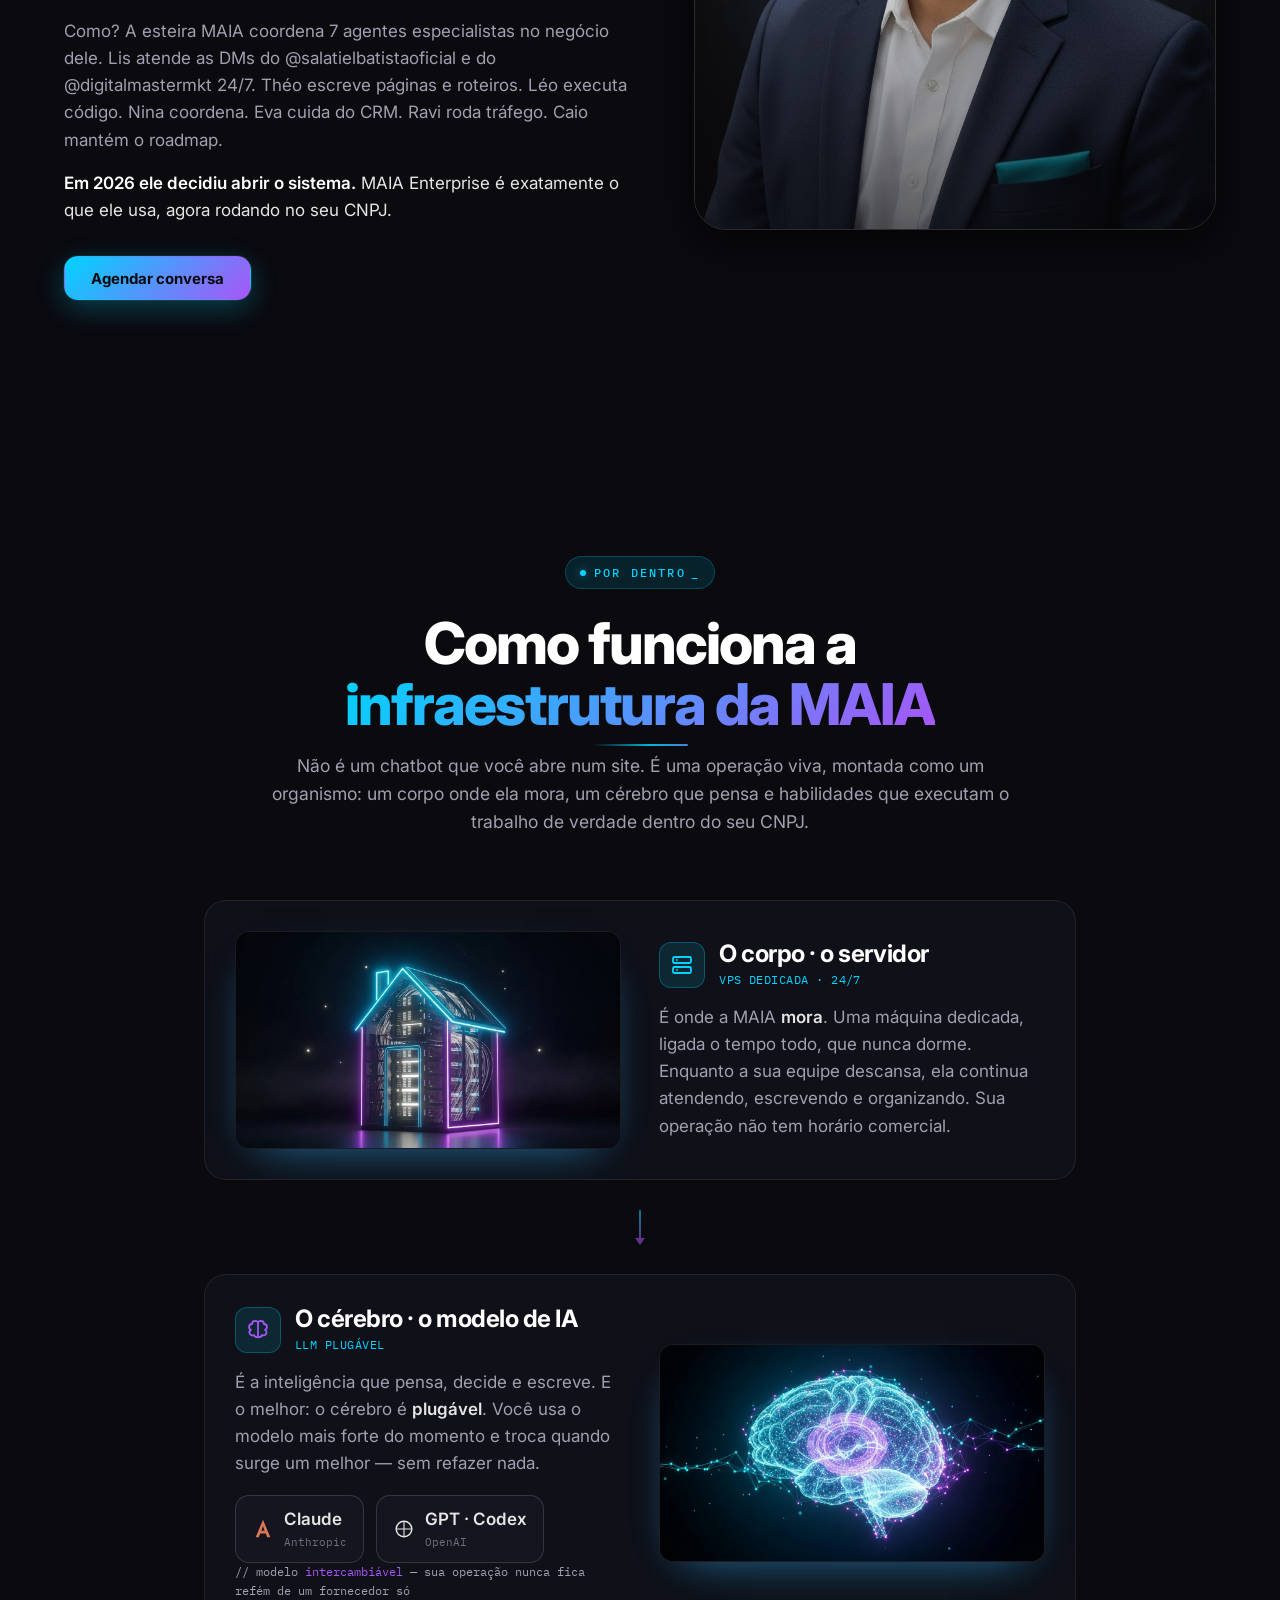
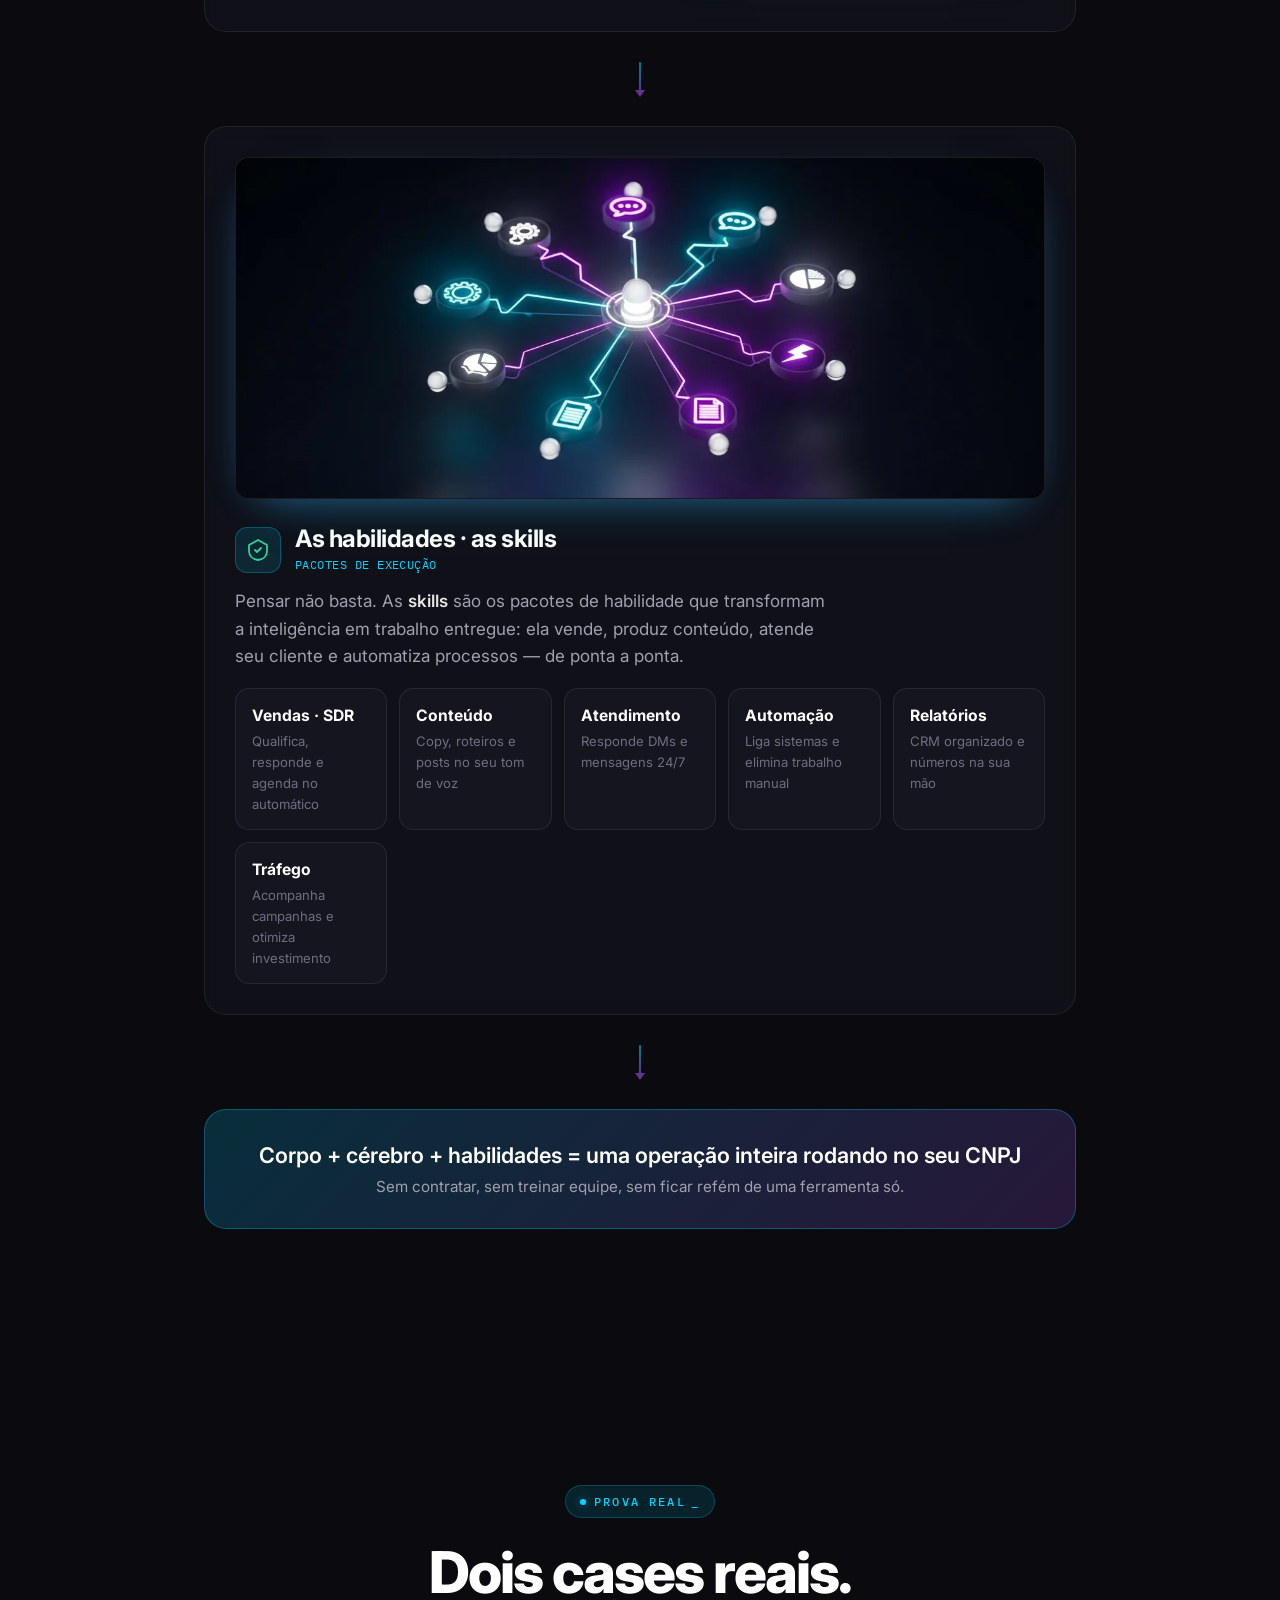
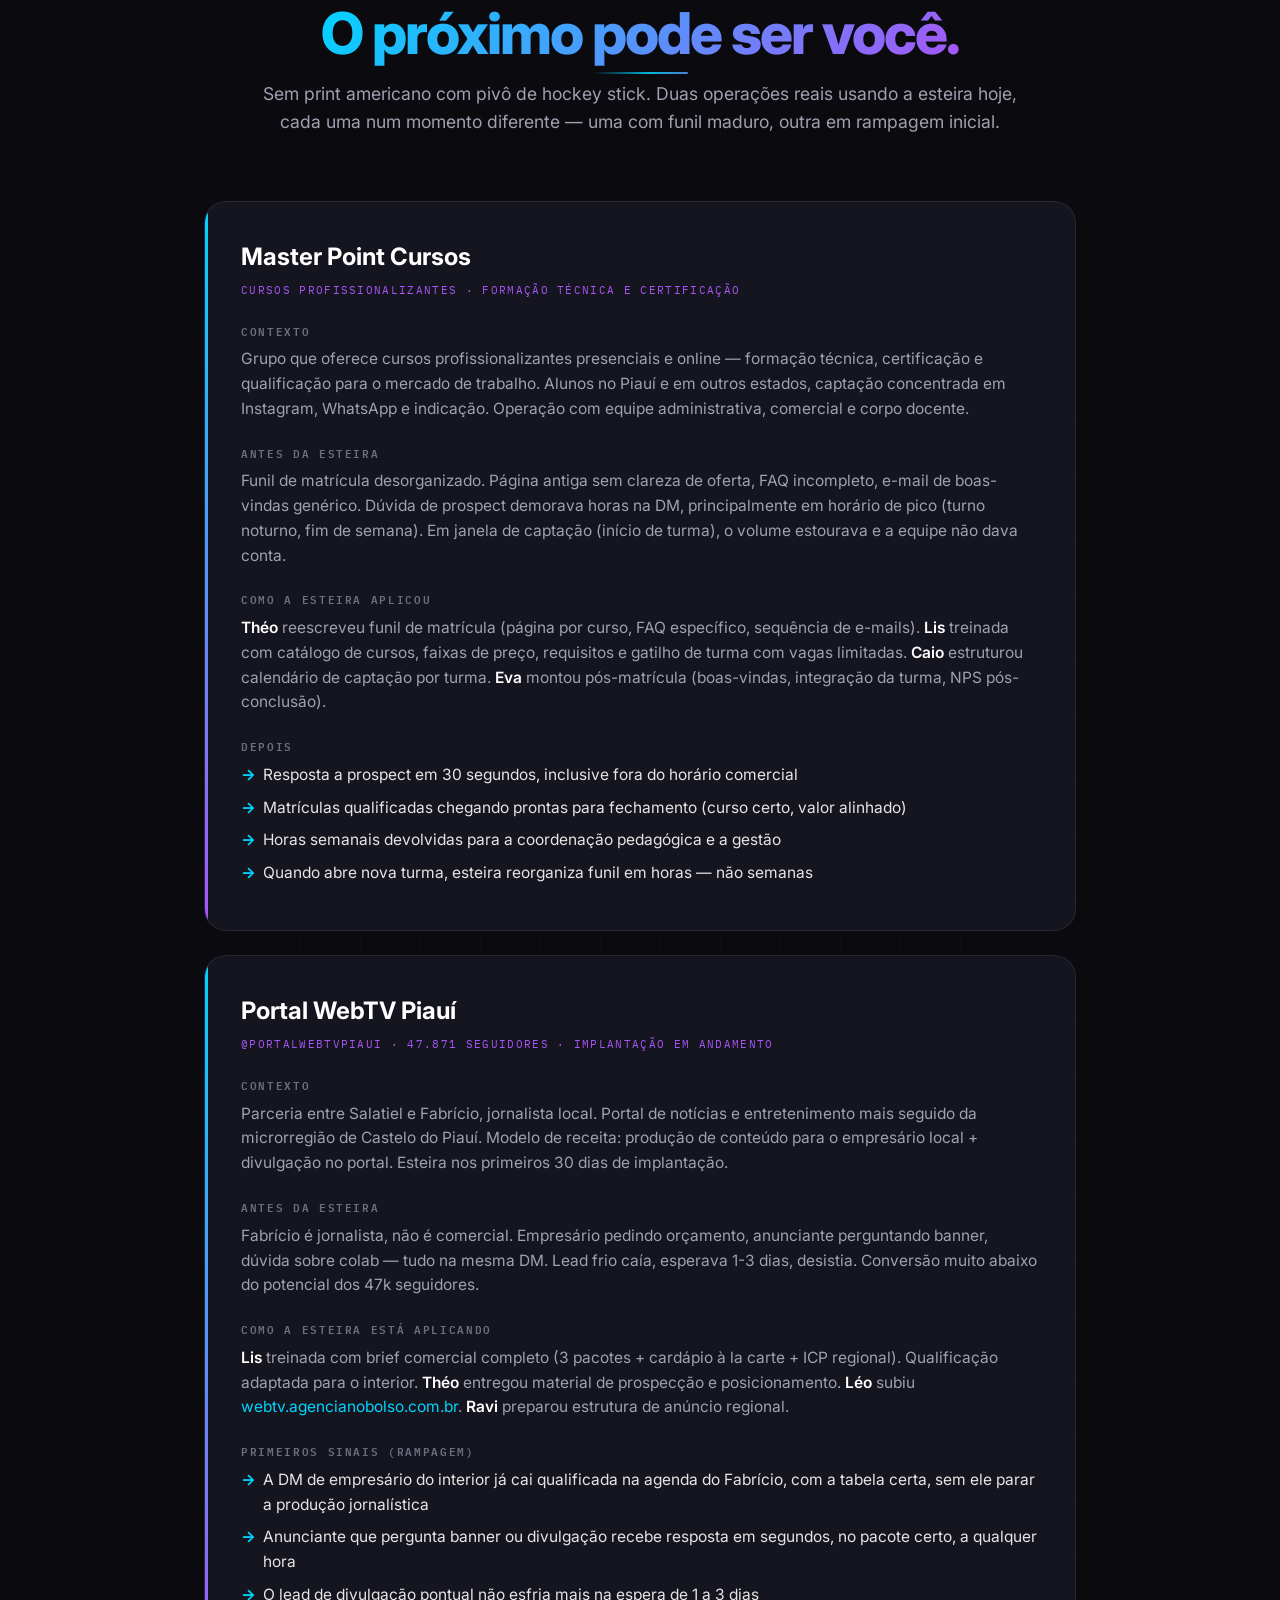
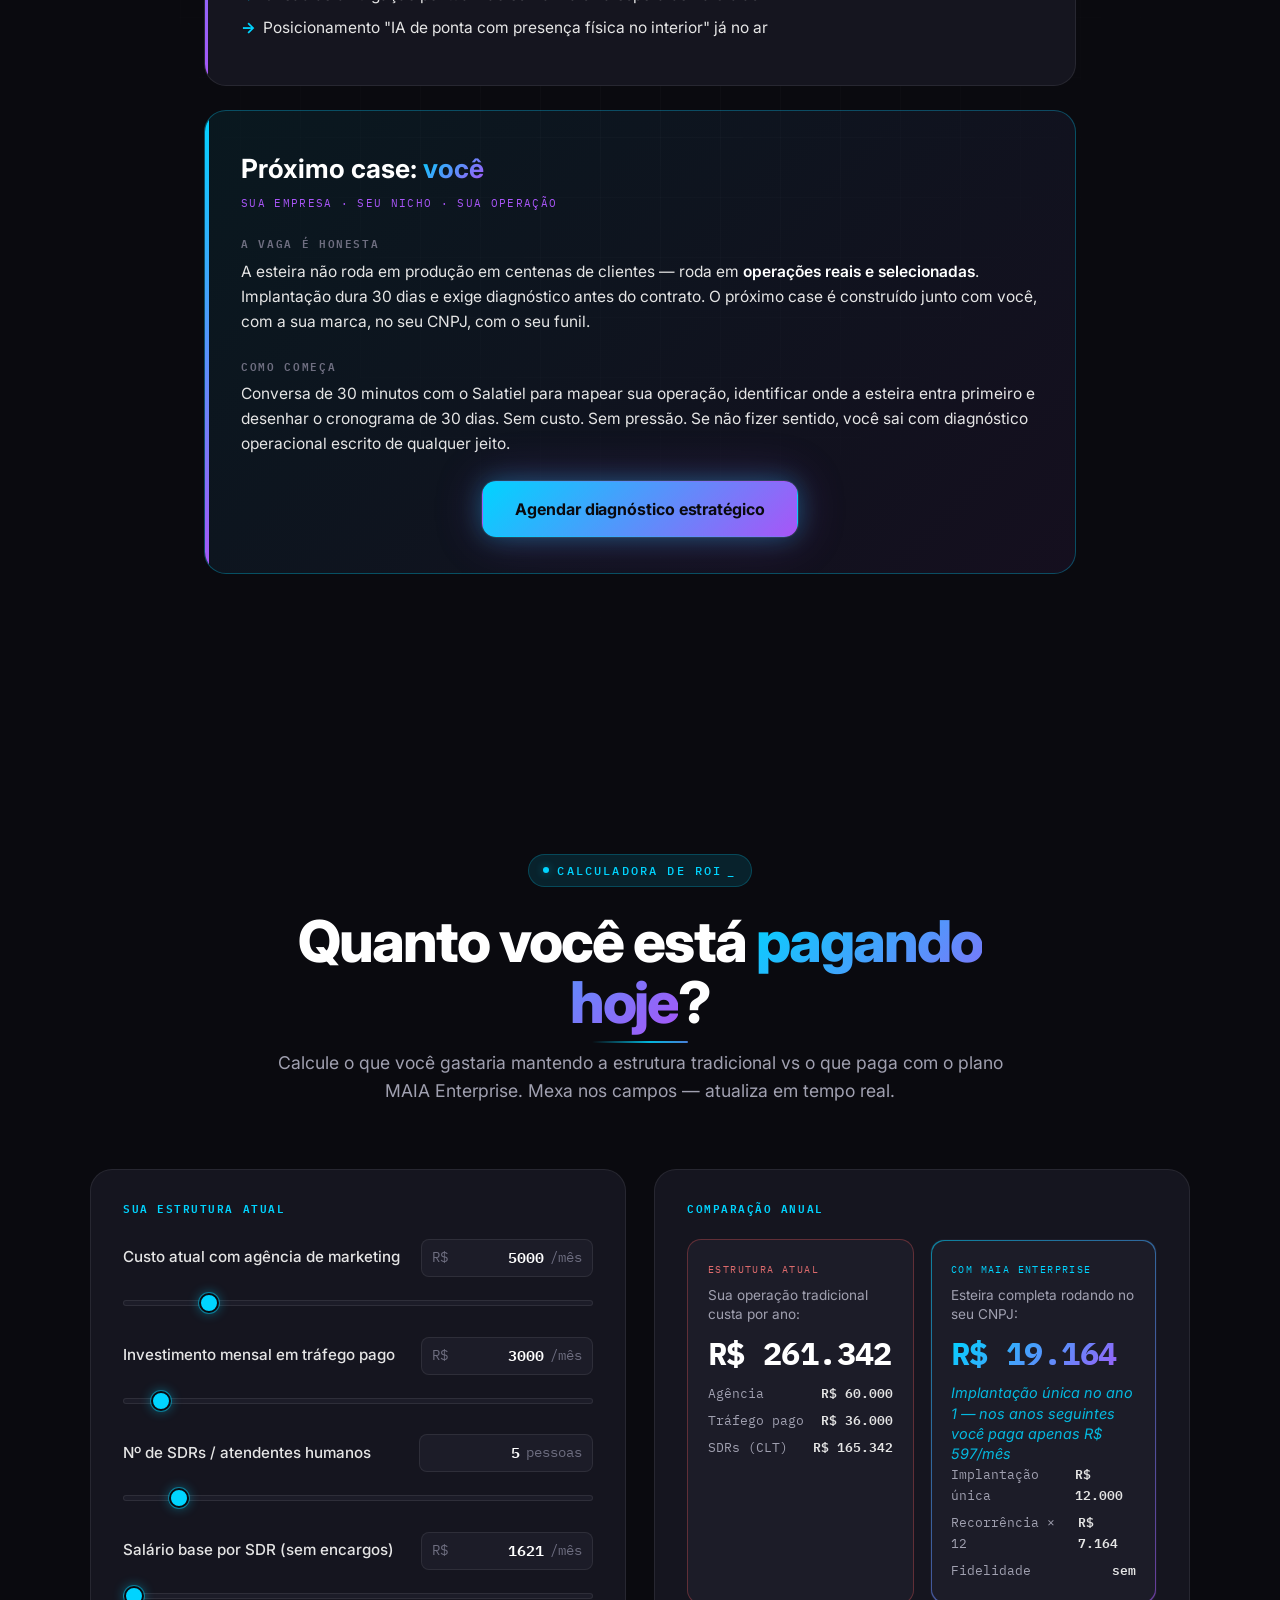
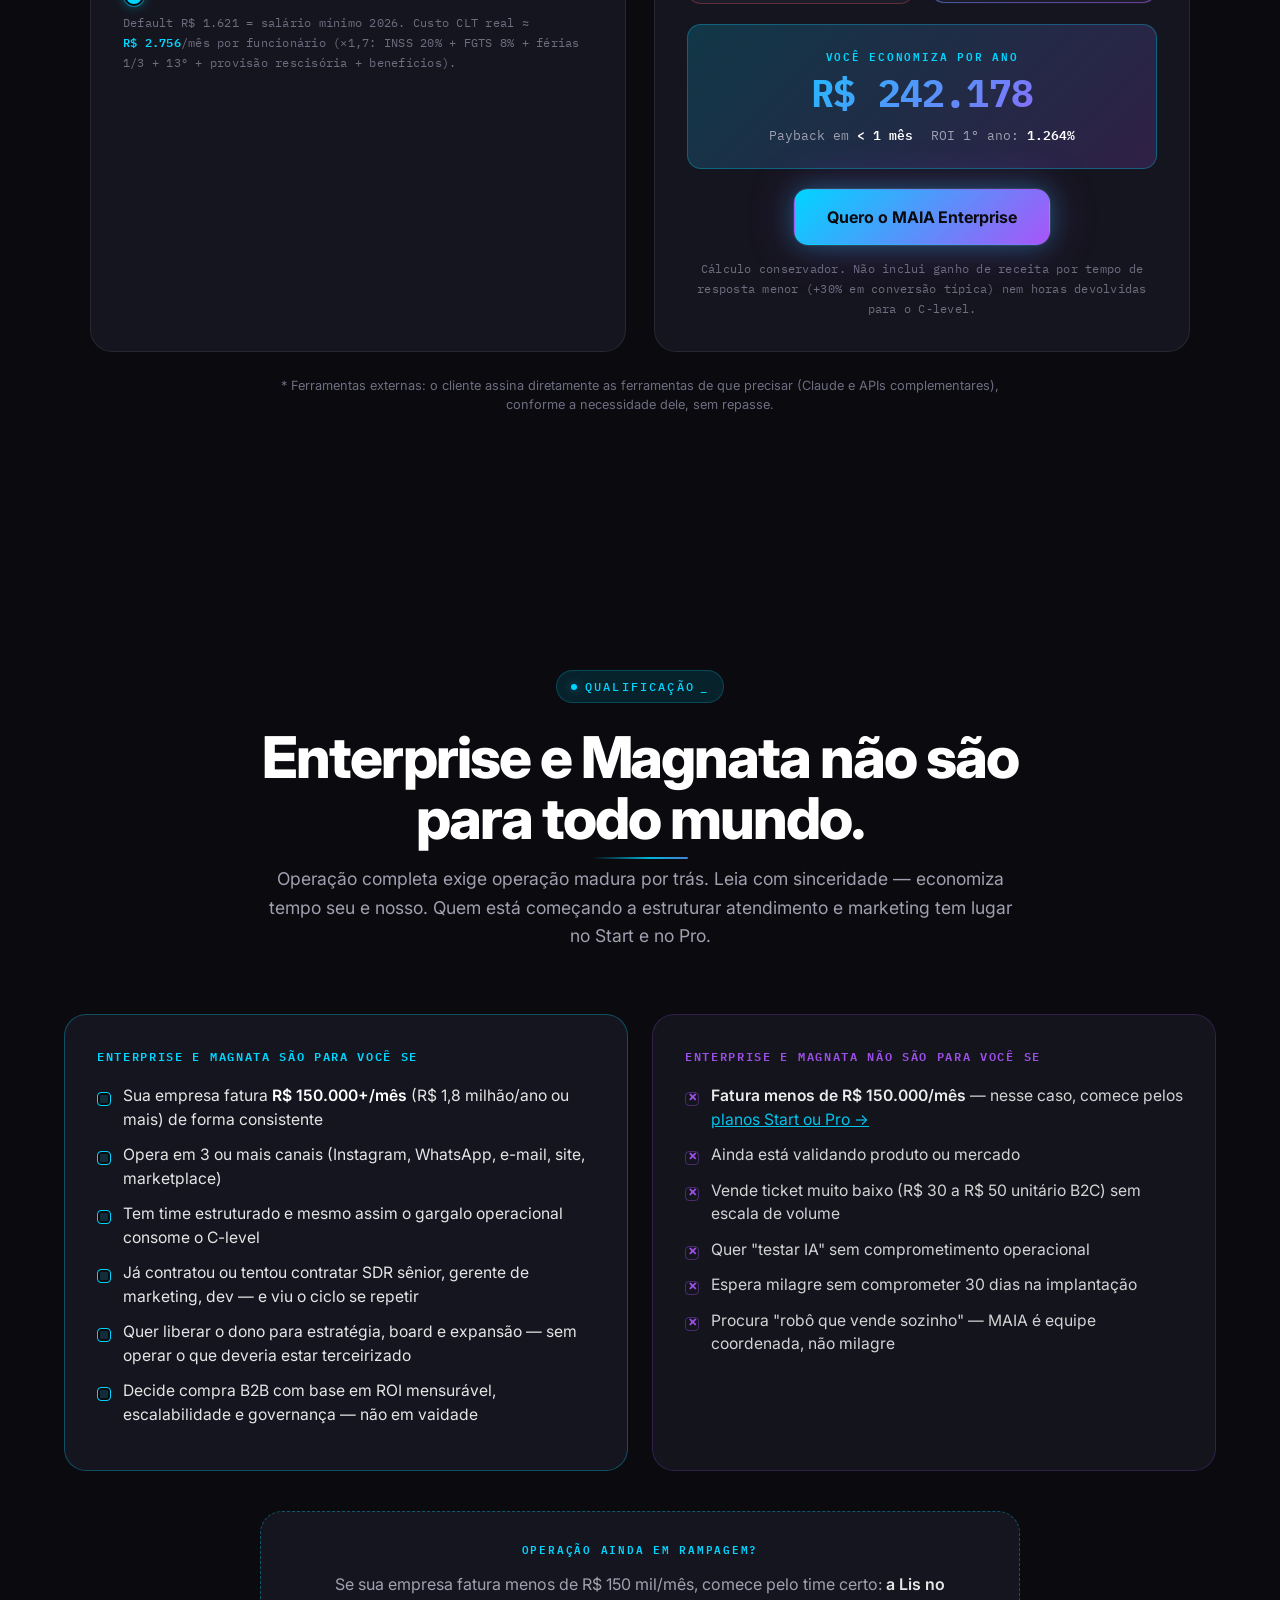
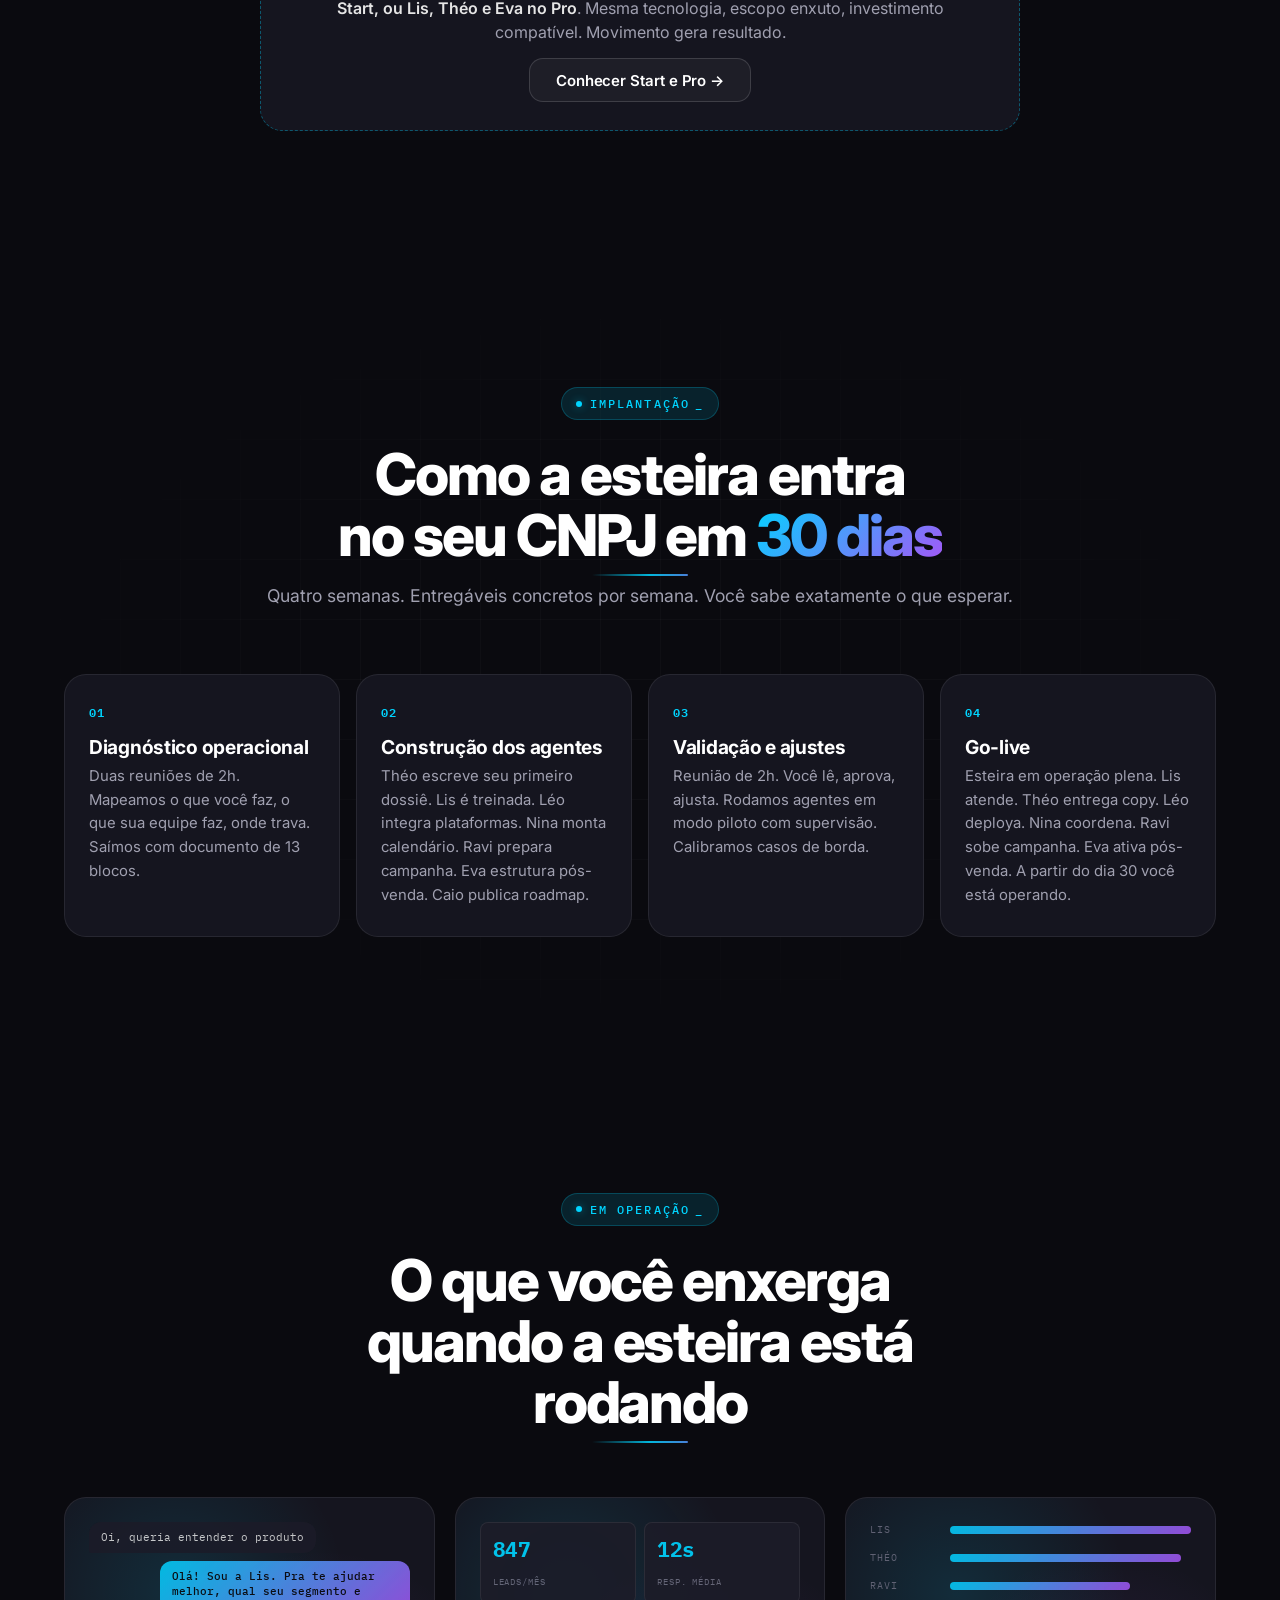
==== commit 4ed24965: "LP: promove versao animada (diagrama interativo de 14 agentes, narracoes, efeitos) para producao Co-" ====
--- a/index.html
+++ b/index.html
@@ -28,6 +28,7 @@
 <link rel="preload" as="image" href="/assets/img/brand/salatiel_hero.jpg" fetchpriority="high">
 
 <link rel="stylesheet" href="/assets/style.css?v=20260606-cnpj-footer">
+<link rel="stylesheet" href="/assets/maia-fx.css?v=20261116b">
 
 <!-- JSON-LD -->
 <script type="application/ld+json">
@@ -157,6 +158,111 @@
       <p>Cada agente é especialista em uma função crítica do seu negócio. Memória persistente. Skills próprias. 24/7.</p>
     </div>
 
+    <!-- DIAGRAMA DE ORQUESTRAÇÃO INTERATIVO (MAIA + 14 agentes em dois anéis) -->
+    <div class="orchestration-wrap orq-wrap" id="orquestracao">
+      <p class="orq-hint">Toque em um agente para ver o que ele faz e ouvir a apresentação.</p>
+      <div class="orq" role="group" aria-label="Diagrama de orquestração: a MAIA no centro, ligada aos 7 agentes do Enterprise no anel interno e aos 7 exclusivos da Magnata no anel externo.">
+        <svg class="orq-svg" viewBox="0 0 1000 1000" preserveAspectRatio="none" aria-hidden="true" focusable="false">
+          <circle class="orq-ring" cx="500" cy="500" r="225"/>
+          <circle class="orq-ring orq-ring-mag" cx="500" cy="500" r="415"/>
+          <line class="orq-line" data-line="lis" x1="500" y1="500" x2="500.0" y2="275.0"/>
+          <line class="orq-line" data-line="theo" x1="500" y1="500" x2="675.9" y2="359.7"/>
+          <line class="orq-line" data-line="leo" x1="500" y1="500" x2="719.4" y2="550.1"/>
+          <line class="orq-line" data-line="nina" x1="500" y1="500" x2="597.6" y2="702.7"/>
+          <line class="orq-line" data-line="eva" x1="500" y1="500" x2="402.4" y2="702.7"/>
+          <line class="orq-line" data-line="ravi" x1="500" y1="500" x2="280.6" y2="550.1"/>
+          <line class="orq-line" data-line="caio" x1="500" y1="500" x2="324.1" y2="359.7"/>
+          <line class="orq-line orq-line-mag" data-line="bia" x1="500" y1="500" x2="680.1" y2="126.1"/>
+          <line class="orq-line orq-line-mag" data-line="aline" x1="500" y1="500" x2="904.6" y2="407.7"/>
+          <line class="orq-line orq-line-mag" data-line="maria" x1="500" y1="500" x2="824.5" y2="758.7"/>
+          <line class="orq-line orq-line-mag" data-line="boris" x1="500" y1="500" x2="500.0" y2="915.0"/>
+          <line class="orq-line orq-line-mag" data-line="geane" x1="500" y1="500" x2="175.5" y2="758.7"/>
+          <line class="orq-line orq-line-mag" data-line="marcia" x1="500" y1="500" x2="95.4" y2="407.7"/>
+          <line class="orq-line orq-line-mag" data-line="ruth" x1="500" y1="500" x2="319.9" y2="126.1"/>
+        </svg>
+        <span class="orq-dot" aria-hidden="true"></span>
+
+        <button type="button" class="orq-node orq-center" data-agent="maia" style="--x:50%;--y:50%" aria-haspopup="dialog" aria-label="MAIA, orquestradora central. Abrir apresentação">
+          <span class="orq-av"><img src="/assets/img/agentes/maia.webp" alt="" loading="lazy" decoding="async" width="360" height="360"></span>
+          <span class="orq-label">MAIA</span>
+        </button>
+
+        <button type="button" class="orq-node" data-agent="lis" style="--x:50.00%;--y:27.50%" aria-haspopup="dialog" aria-label="Lis, SDR e atendimento. Abrir apresentação">
+          <span class="orq-av"><img src="/assets/img/agentes/lis.webp" alt="" loading="lazy" decoding="async" width="200" height="200"></span>
+          <span class="orq-label">Lis</span>
+        </button>
+        <button type="button" class="orq-node" data-agent="theo" style="--x:67.59%;--y:35.97%" aria-haspopup="dialog" aria-label="Théo, Copy, conteúdo e persona. Abrir apresentação">
+          <span class="orq-av"><img src="/assets/img/agentes/theo.webp" alt="" loading="lazy" decoding="async" width="200" height="200"></span>
+          <span class="orq-label">Théo</span>
+        </button>
+        <button type="button" class="orq-node" data-agent="leo" style="--x:71.94%;--y:55.01%" aria-haspopup="dialog" aria-label="Léo, Dev, deploy e infra. Abrir apresentação">
+          <span class="orq-av"><img src="/assets/img/agentes/leo.webp" alt="" loading="lazy" decoding="async" width="200" height="200"></span>
+          <span class="orq-label">Léo</span>
+        </button>
+        <button type="button" class="orq-node" data-agent="nina" style="--x:59.76%;--y:70.27%" aria-haspopup="dialog" aria-label="Nina, Operações e coordenação. Abrir apresentação">
+          <span class="orq-av"><img src="/assets/img/agentes/nina.webp" alt="" loading="lazy" decoding="async" width="200" height="200"></span>
+          <span class="orq-label">Nina</span>
+        </button>
+        <button type="button" class="orq-node" data-agent="eva" style="--x:40.24%;--y:70.27%" aria-haspopup="dialog" aria-label="Eva, CRM e pós-venda. Abrir apresentação">
+          <span class="orq-av"><img src="/assets/img/agentes/eva.webp" alt="" loading="lazy" decoding="async" width="200" height="200"></span>
+          <span class="orq-label">Eva</span>
+        </button>
+        <button type="button" class="orq-node" data-agent="ravi" style="--x:28.06%;--y:55.01%" aria-haspopup="dialog" aria-label="Ravi, Tráfego pago e mídia. Abrir apresentação">
+          <span class="orq-av"><img src="/assets/img/agentes/ravi.webp" alt="" loading="lazy" decoding="async" width="200" height="200"></span>
+          <span class="orq-label">Ravi</span>
+        </button>
+        <button type="button" class="orq-node" data-agent="caio" style="--x:32.41%;--y:35.97%" aria-haspopup="dialog" aria-label="Caio, Projetos e roadmap. Abrir apresentação">
+          <span class="orq-av"><img src="/assets/img/agentes/caio.webp" alt="" loading="lazy" decoding="async" width="200" height="200"></span>
+          <span class="orq-label">Caio</span>
+        </button>
+        <button type="button" class="orq-node orq-mag" data-agent="bia" style="--x:68.01%;--y:12.61%" aria-haspopup="dialog" aria-label="Bia, Conteúdo e roteiros, exclusivo Magnata. Abrir apresentação">
+          <span class="orq-av"><img src="/assets/img/agentes/bia.webp" alt="" loading="lazy" decoding="async" width="200" height="200"></span>
+          <span class="orq-label">Bia</span>
+        </button>
+        <button type="button" class="orq-node orq-mag" data-agent="aline" style="--x:90.46%;--y:40.77%" aria-haspopup="dialog" aria-label="Aline, Jurídico de apoio, exclusivo Magnata. Abrir apresentação">
+          <span class="orq-av"><img src="/assets/img/agentes/aline.webp" alt="" loading="lazy" decoding="async" width="200" height="200"></span>
+          <span class="orq-label">Aline</span>
+        </button>
+        <button type="button" class="orq-node orq-mag" data-agent="maria" style="--x:82.45%;--y:75.87%" aria-haspopup="dialog" aria-label="Maria, Tributário e fiscal, exclusivo Magnata. Abrir apresentação">
+          <span class="orq-av"><img src="/assets/img/agentes/maria.webp" alt="" loading="lazy" decoding="async" width="200" height="200"></span>
+          <span class="orq-label">Maria</span>
+        </button>
+        <button type="button" class="orq-node orq-mag" data-agent="boris" style="--x:50.00%;--y:91.50%" aria-haspopup="dialog" aria-label="Boris, Engenharia e sistemas, exclusivo Magnata. Abrir apresentação">
+          <span class="orq-av"><img src="/assets/img/agentes/boris.webp?v=2" alt="" loading="lazy" decoding="async" width="200" height="200"></span>
+          <span class="orq-label">Boris</span>
+        </button>
+        <button type="button" class="orq-node orq-mag" data-agent="geane" style="--x:17.55%;--y:75.87%" aria-haspopup="dialog" aria-label="Geane, RH e departamento pessoal, exclusivo Magnata. Abrir apresentação">
+          <span class="orq-av"><img src="/assets/img/agentes/geane.webp" alt="" loading="lazy" decoding="async" width="200" height="200"></span>
+          <span class="orq-label">Geane</span>
+        </button>
+        <button type="button" class="orq-node orq-mag" data-agent="marcia" style="--x:9.54%;--y:40.77%" aria-haspopup="dialog" aria-label="Márcia, Financeiro e ERP, exclusivo Magnata. Abrir apresentação">
+          <span class="orq-av"><img src="/assets/img/agentes/marcia.webp" alt="" loading="lazy" decoding="async" width="200" height="200"></span>
+          <span class="orq-label">Márcia</span>
+        </button>
+        <button type="button" class="orq-node orq-mag" data-agent="ruth" style="--x:31.99%;--y:12.61%" aria-haspopup="dialog" aria-label="Ruth, Prospecção B2B, exclusivo Magnata. Abrir apresentação">
+          <span class="orq-av"><img src="/assets/img/agentes/ruth.webp" alt="" loading="lazy" decoding="async" width="200" height="200"></span>
+          <span class="orq-label">Ruth</span>
+        </button>
+
+        <button type="button" class="orq-mute" aria-pressed="false" aria-label="Silenciar narração" title="Silenciar narração" hidden>
+          <svg viewBox="0 0 24 24" width="18" height="18" aria-hidden="true" focusable="false"><path d="M4 9v6h4l5 4V5L8 9H4z" fill="currentColor"/><path class="orq-mute-on" d="M16 8.5a5 5 0 0 1 0 7M18.5 6a8.5 8.5 0 0 1 0 12" fill="none" stroke="currentColor" stroke-width="1.8" stroke-linecap="round"/><path class="orq-mute-off" d="M16.5 9.5l5 5M21.5 9.5l-5 5" fill="none" stroke="currentColor" stroke-width="1.8" stroke-linecap="round"/></svg>
+        </button>
+      </div>
+
+      <p class="orq-legend"><span><i class="orq-key"></i>Enterprise · 7 agentes</span><span><i class="orq-key orq-key-mag"></i>Magnata · +7 exclusivos</span></p>
+
+      <!-- Roteador (MAIA FX): estado estático válido sem JS -->
+      <div class="fx-router is-routed" aria-hidden="true">
+        <div class="fx-router-bar"><i></i><i></i><i></i><span>maia://orquestracao</span></div>
+        <div class="fx-router-row"><span class="fx-router-k">pedido</span><span class="fx-router-req">Revisa este contrato</span></div>
+        <div class="fx-router-row"><span class="fx-router-k">maia →</span><img class="fx-router-av" src="/assets/img/agentes/aline.webp" alt="" width="28" height="28" loading="lazy" decoding="async"><span class="fx-router-agent">Aline · Jurídico</span></div>
+      </div>
+
+      <p class="orchestration-caption"><span class="orchestration-dot"></span>A MAIA coordena, os agentes executam. Memória persistente. Skills próprias. Uma única interface.</p>
+    </div>
+
+    <details class="agents-list">
+      <summary>Ver todos em lista</summary>
     <div class="agents-grid">
       <article class="agent-card">
         <img class="agent-portrait" decoding="async" src="/assets/img/agentes/lis.webp" alt="Lis — SDR de IA da esteira MAIA" loading="lazy" width="800" height="800">
@@ -266,6 +372,7 @@
         <p class="agent-desc">Monta listas de leads pré-qualificados e faz o primeiro contato, entregando à Lis e a você quem tem perfil para avançar.</p>
       </article>
     </div>
+    </details>
   </div>
 </section>
 <style>
@@ -302,87 +409,6 @@
   </div>
 </section>
 
-<!-- DIAGRAMA DE ORQUESTRAÇÃO (rede neural viva) -->
-<section id="orquestracao">
-  <div class="grid-bg"></div>
-  <div class="container">
-    <div class="section-header">
-      <span class="eyebrow">Orquestração em tempo real</span>
-      <h2>A MAIA coordena.<br>Os agentes executam.</h2>
-      <p>Cada agente especialista, cada interação coordenada pela MAIA. Você vê uma única operação. Por trás, 7 inteligências falando entre si em tempo real.</p>
-    </div>
-
-    <div class="orchestration-wrap">
-      <div class="orchestration-diagram" role="img" aria-label="Diagrama de rede: MAIA no centro conectada aos 7 agentes Lis, Théo, Léo, Nina, Eva, Ravi e Caio por linhas pulsantes de dados.">
-
-        <!-- Linhas SVG (atrás dos retratos) -->
-        <svg class="orchestration-svg" viewBox="0 0 600 600" preserveAspectRatio="xMidYMid meet" aria-hidden="true" focusable="false">
-          <defs>
-            <linearGradient id="lineGrad" gradientUnits="userSpaceOnUse" x1="0" y1="0" x2="600" y2="600">
-              <stop offset="0%"  stop-color="#00D4FF" stop-opacity="0.85"/>
-              <stop offset="100%" stop-color="#A855F7" stop-opacity="0.85"/>
-            </linearGradient>
-            <filter id="lineGlow" x="-20%" y="-20%" width="140%" height="140%">
-              <feGaussianBlur stdDeviation="2" result="blur"/>
-              <feMerge>
-                <feMergeNode in="blur"/>
-                <feMergeNode in="SourceGraphic"/>
-              </feMerge>
-            </filter>
-          </defs>
-
-          <!-- 7 linhas do centro (300,300) até cada agente -->
-          <line class="orchestration-line" data-line="lis"  x1="300" y1="300" x2="300"    y2="80"/>
-          <line class="orchestration-line" data-line="theo" x1="300" y1="300" x2="471.97" y2="162.87"/>
-          <line class="orchestration-line" data-line="leo"  x1="300" y1="300" x2="514.51" y2="349.05"/>
-          <line class="orchestration-line" data-line="nina" x1="300" y1="300" x2="395.30" y2="498.18"/>
-          <line class="orchestration-line" data-line="eva"  x1="300" y1="300" x2="204.70" y2="498.18"/>
-          <line class="orchestration-line" data-line="ravi" x1="300" y1="300" x2="85.49"  y2="349.05"/>
-          <line class="orchestration-line" data-line="caio" x1="300" y1="300" x2="128.03" y2="162.87"/>
-        </svg>
-
-        <!-- MAIA central -->
-        <div class="orchestration-node orchestration-node-center" data-tip="MAIA — Orquestradora central">
-          <img src="/assets/img/agentes/maia.webp" alt="MAIA — Orquestradora central da esteira" loading="lazy" decoding="async" width="360" height="360">
-          <span class="orchestration-label">MAIA</span>
-        </div>
-
-        <!-- 7 agentes em órbita -->
-        <div class="orchestration-node" style="--x:50%;--y:13.33%"   data-line="lis"  data-tip="MAIA &harr; Lis — SDR / Atendimento 24/7">
-          <img src="/assets/img/agentes/lis.webp" alt="Lis — SDR" loading="lazy" decoding="async" width="200" height="200">
-          <span class="orchestration-label">Lis</span>
-        </div>
-        <div class="orchestration-node" style="--x:78.66%;--y:27.14%" data-line="theo"   data-tip="MAIA &harr; Théo — Copy, conteúdo e persona">
-          <img src="/assets/img/agentes/theo.webp" alt="Théo — Copy" loading="lazy" decoding="async" width="200" height="200">
-          <span class="orchestration-label">Théo</span>
-        </div>
-        <div class="orchestration-node" style="--x:85.75%;--y:58.17%" data-line="leo" data-tip="MAIA &harr; Léo — Dev, deploy e infra">
-          <img src="/assets/img/agentes/leo.webp" alt="Léo — Dev" loading="lazy" decoding="async" width="200" height="200">
-          <span class="orchestration-label">Léo</span>
-        </div>
-        <div class="orchestration-node" style="--x:65.88%;--y:83.03%" data-line="nina"   data-tip="MAIA &harr; Nina — Operações e coordenação">
-          <img src="/assets/img/agentes/nina.webp" alt="Nina — Operações" loading="lazy" decoding="async" width="200" height="200">
-          <span class="orchestration-label">Nina</span>
-        </div>
-        <div class="orchestration-node" style="--x:34.12%;--y:83.03%" data-line="eva"    data-tip="MAIA &harr; Eva — CRM e pós-venda">
-          <img src="/assets/img/agentes/eva.webp" alt="Eva — CRM" loading="lazy" decoding="async" width="200" height="200">
-          <span class="orchestration-label">Eva</span>
-        </div>
-        <div class="orchestration-node" style="--x:14.25%;--y:58.17%" data-line="ravi"    data-tip="MAIA &harr; Ravi — Tráfego pago e mídia">
-          <img src="/assets/img/agentes/ravi.webp" alt="Ravi — Tráfego" loading="lazy" decoding="async" width="200" height="200">
-          <span class="orchestration-label">Ravi</span>
-        </div>
-        <div class="orchestration-node" style="--x:21.34%;--y:27.14%" data-line="caio"  data-tip="MAIA &harr; Caio — Projetos e roadmap">
-          <img src="/assets/img/agentes/caio.webp" alt="Caio — Projetos" loading="lazy" decoding="async" width="200" height="200">
-          <span class="orchestration-label">Caio</span>
-        </div>
-
-      </div>
-
-      <p class="orchestration-caption"><span class="orchestration-dot"></span>Sinais trafegando agora entre os 8 agentes. Memória persistente. Skills próprias. Uma única interface.</p>
-    </div>
-  </div>
-</section>
 
 <!-- COMO FUNCIONA NA PRÁTICA (split com Salatiel) -->
 <section>
@@ -1565,5 +1591,6 @@
 })();
 </script>
 
+<script src="/assets/maia-fx.js?v=20261116b" defer></script>
 </body>
 </html>
--- a/assets/maia-fx.css
+++ b/assets/maia-fx.css
@@ -0,0 +1,386 @@
+/* =====================================================
+   MAIA FX — camada de animacao (beta)
+   Depende dos tokens de style.css. Zero dependencia externa.
+   Tudo que esconde conteudo depende da classe .fx no <html>,
+   adicionada so pelo maia-fx.js.
+   ===================================================== */
+
+@property --fx-ang { syntax: "<angle>"; inherits: false; initial-value: 0deg; }
+@keyframes fxSpin   { to { --fx-ang: 360deg; } }
+@keyframes fxBlink  { 0%, 49% { opacity: 1; } 50%, 100% { opacity: 0; } }
+@keyframes fxScan   { from { background-position: 200% 0; } to { background-position: -200% 0; } }
+@keyframes fxSheen  { 0%, 55% { background-position: 130% 0; } 100% { background-position: -130% 0; } }
+@keyframes fxRipple { from { transform: scale(1); opacity: .9; } to { transform: scale(1.55); opacity: 0; } }
+@keyframes fxBreath {
+  0%, 100% { box-shadow: 0 20px 60px -30px rgba(0,212,255,.5), 0 12px 44px -32px rgba(168,85,247,.55); }
+  50%      { box-shadow: 0 24px 70px -26px rgba(0,212,255,.8), 0 14px 54px -26px rgba(168,85,247,.85); }
+}
+
+/* ---------- 1. HERO: canvas da rede ---------- */
+.fx-hero-canvas {
+  position: absolute; inset: 0;
+  width: 100%; height: 100%;
+  display: block; max-width: none;
+  pointer-events: none;
+  z-index: 0;
+}
+
+/* Digitacao do destaque do headline (sem layout shift: o texto ocupa o lugar desde o inicio) */
+.fx-typing .fx-ch { visibility: hidden; }
+.fx-typing .fx-ch.is-on { visibility: visible; }
+.fx-caret { position: relative; }
+.fx-caret::after {
+  content: ""; position: absolute; left: 3px; bottom: .12em;
+  width: 3px; height: .82em; border-radius: 2px;
+  background: var(--cyan); box-shadow: 0 0 12px var(--cyan-glow);
+  animation: fxBlink .9s steps(1) infinite;
+}
+
+/* ---------- 6. Detalhes tech ---------- */
+.eyebrow::after {
+  content: "_"; margin-left: -3px;
+  color: var(--cyan);
+  animation: fxBlink 1.1s steps(1) infinite;
+}
+.section-header h2 { position: relative; }
+.section-header h2::after {
+  content: ""; position: absolute; left: 50%; bottom: -10px;
+  width: 96px; height: 2px; margin-left: -48px; border-radius: 2px;
+  background: linear-gradient(90deg, rgba(0,212,255,0) 0%, #00D4FF 30%, #A855F7 70%, rgba(168,85,247,0) 100%);
+  background-size: 200% 100%;
+  animation: fxScan 3.6s linear infinite;
+  opacity: .85; pointer-events: none;
+}
+.section-header.left h2::after { left: 0; margin-left: 0; }
+
+/* ---------- 3. Scroll reveal ---------- */
+.fx .fx-rv:not(.fx-go),
+.fx #investimento .plano.fx-rv:not(.fx-go) { opacity: 0; transform: translateY(22px); }
+.fx .fx-rv.fx-go,
+.fx #investimento .plano.fx-rv.fx-go {
+  transition: opacity .7s cubic-bezier(.2,.7,.2,1), transform .7s cubic-bezier(.2,.7,.2,1);
+}
+@media print { .fx .fx-rv { opacity: 1 !important; transform: none !important; } }
+
+/* ---------- 4. Cards: borda em gradiente animado + glow + tilt ---------- */
+.agent-card { transition: transform .25s ease, border-color .25s ease, background .25s ease, box-shadow .3s ease; }
+.agent-card::after,
+#investimento .plano::after {
+  content: ""; position: absolute; inset: 0; border-radius: inherit; padding: 1px;
+  background: conic-gradient(from var(--fx-ang),
+    rgba(0,212,255,0) 0deg, #00D4FF 70deg, #A855F7 150deg, rgba(168,85,247,0) 230deg, rgba(0,212,255,0) 360deg);
+  -webkit-mask: linear-gradient(#000 0 0) content-box, linear-gradient(#000 0 0);
+  -webkit-mask-composite: xor;
+          mask-composite: exclude;
+  opacity: 0; transition: opacity .3s ease;
+  pointer-events: none; z-index: 1;
+}
+#investimento .plano::after { inset: -1px; }
+#investimento .plano { transition: transform .25s ease, border-color .25s ease, box-shadow .3s ease; }
+
+@media (hover: hover) and (pointer: fine) {
+  .agent-card:hover::after,
+  #investimento .plano:hover::after { opacity: 1; animation: fxSpin 3.2s linear infinite; }
+  .agent-card:hover,
+  #investimento .plano:not(.is-featured):hover {
+    box-shadow: 0 22px 54px -26px rgba(0,212,255,.55), 0 12px 44px -28px rgba(168,85,247,.6);
+  }
+  .fx .agent-card.fx-tilt:hover,
+  .fx #investimento .plano.fx-tilt:hover {
+    transform: perspective(900px) rotateX(var(--fx-rx, 0deg)) rotateY(var(--fx-ry, 0deg)) translateY(-4px);
+    transition: transform .12s ease-out, border-color .25s ease, background .25s ease, box-shadow .3s ease;
+  }
+}
+
+/* MAIA (card orquestradora): anel sempre ligado */
+.agent-card-featured::after { opacity: .9; animation: fxSpin 7s linear infinite; }
+
+/* Magnata: destaque premium */
+#investimento .plano.is-featured { animation: fxBreath 4.5s ease-in-out infinite; }
+#investimento .plano.is-featured::after {
+  opacity: 1; padding: 1.5px;
+  background: conic-gradient(from var(--fx-ang), #00D4FF, #A855F7, rgba(0,212,255,.25), #00D4FF, #A855F7, rgba(168,85,247,.25), #00D4FF);
+  animation: fxSpin 6s linear infinite;
+}
+#investimento .plano.is-featured::before {
+  content: ""; position: absolute; inset: 0; border-radius: inherit;
+  background: linear-gradient(115deg, rgba(255,255,255,0) 42%, rgba(255,255,255,.07) 50%, rgba(255,255,255,0) 58%);
+  background-size: 260% 100%; background-repeat: no-repeat;
+  animation: fxSheen 5.5s ease-in-out infinite;
+  pointer-events: none;
+}
+#investimento .plano-badge { z-index: 2; }
+
+/* ---------- 2. Orquestracao: roteamento ---------- */
+.orchestration-node.fx-lit { z-index: 3; }
+.orchestration-node.fx-lit img {
+  border-color: rgba(0,212,255,.95);
+  box-shadow: 0 10px 26px rgba(0,0,0,.55), 0 0 0 5px rgba(0,212,255,.18), 0 0 38px rgba(0,212,255,.7);
+  transform: scale(1.1);
+}
+.orchestration-node.fx-lit .orchestration-label { color: var(--cyan); }
+.orchestration-line.fx-active { opacity: 1; stroke-width: 2.8; }
+.orchestration-node-center::before {
+  content: ""; position: absolute; left: 0; top: 0; width: 100%; aspect-ratio: 1 / 1;
+  border-radius: 50%; border: 2px solid rgba(0,212,255,.8);
+  opacity: 0; pointer-events: none;
+}
+.orchestration-node-center.fx-think::before { animation: fxRipple .7s ease-out infinite; }
+.fx-orch-dot { fill: #fff; filter: drop-shadow(0 0 6px #00D4FF) drop-shadow(0 0 12px #A855F7); }
+
+.fx-router {
+  max-width: 440px; margin: 1.8rem auto 0; text-align: left;
+  font-family: var(--font-mono); font-size: 13px;
+  background: rgba(15,15,23,.82);
+  border: 1px solid var(--border-strong); border-radius: var(--radius-md);
+  box-shadow: 0 18px 50px -28px rgba(0,212,255,.45);
+  overflow: hidden;
+}
+.fx-router-bar {
+  display: flex; align-items: center; gap: 6px; height: 30px; padding: 0 12px;
+  border-bottom: 1px solid var(--border);
+  font-size: 10px; letter-spacing: .14em; color: var(--text-2);
+}
+.fx-router-bar i { width: 7px; height: 7px; border-radius: 50%; background: rgba(255,255,255,.16); }
+.fx-router-bar i:first-child { background: var(--cyan); box-shadow: 0 0 8px var(--cyan-glow); }
+.fx-router-bar span { margin-left: 6px; }
+.fx-router-row {
+  display: flex; align-items: center; gap: 10px;
+  height: 42px; padding: 0 14px; white-space: nowrap; overflow: hidden;
+}
+.fx-router-row + .fx-router-row { border-top: 1px dashed var(--border); }
+.fx-router-k { flex: none; width: 60px; color: var(--text-2); font-size: 11px; letter-spacing: .08em; text-transform: uppercase; }
+.fx-router-req { color: var(--text-0); overflow: hidden; text-overflow: ellipsis; }
+.fx-router-req.is-typing::after { content: "\258D"; color: var(--cyan); margin-left: 2px; animation: fxBlink .8s steps(1) infinite; }
+.fx-router-av {
+  flex: none; width: 28px; height: 28px; border-radius: 50%; object-fit: cover;
+  border: 1px solid rgba(0,212,255,.5); background: var(--bg-3);
+  transition: opacity .3s ease, box-shadow .3s ease, filter .3s ease;
+}
+.fx-router-agent { color: var(--cyan); overflow: hidden; text-overflow: ellipsis; transition: color .3s ease; }
+.fx-router.is-routing .fx-router-av { opacity: .25; filter: grayscale(1); }
+.fx-router.is-routing .fx-router-agent { color: var(--text-2); }
+.fx-router.is-routed .fx-router-av { box-shadow: 0 0 0 3px rgba(0,212,255,.16), 0 0 18px rgba(0,212,255,.65); }
+@media (max-width: 480px) {
+  .fx-router { font-size: 12px; }
+  .fx-router-k { width: 52px; font-size: 10px; }
+  .fx-router-row { padding: 0 12px; gap: 8px; }
+}
+
+@media (prefers-reduced-motion: reduce) {
+  .eyebrow::after, .section-header h2::after, .fx-caret::after,
+  .agent-card::after, #investimento .plano::after, #investimento .plano::before,
+  #investimento .plano.is-featured, .orchestration-node-center::before { animation: none !important; }
+  .fx .fx-rv { opacity: 1 !important; transform: none !important; }
+}
+
+/* Mobile: eyebrow do hero quebra em 2 linhas; cursor fica de fora */
+@media (max-width: 480px) { .hero .eyebrow::after { display: none; } }
+
+/* =====================================================
+   7. Diagrama interativo (.orq): MAIA + 14 agentes em dois aneis
+   Posicoes em % do container; no mobile o container fica mais alto
+   e os aneis viram elipses (SVG com preserveAspectRatio="none").
+   ===================================================== */
+@keyframes orqTalk {
+  0%   { box-shadow: 0 0 0 0 rgba(0,212,255,.75), 0 0 0 0 rgba(168,85,247,.5); }
+  70%  { box-shadow: 0 0 0 10px rgba(0,212,255,0), 0 0 0 20px rgba(168,85,247,0); }
+  100% { box-shadow: 0 0 0 0 rgba(0,212,255,0), 0 0 0 0 rgba(168,85,247,0); }
+}
+@keyframes orqCenter {
+  0%, 100% { box-shadow: 0 12px 32px rgba(0,0,0,.55), 0 0 0 6px rgba(168,85,247,.12), 0 0 30px rgba(168,85,247,.35); }
+  50%      { box-shadow: 0 14px 36px rgba(0,0,0,.6), 0 0 0 8px rgba(168,85,247,.18), 0 0 56px rgba(168,85,247,.65); }
+}
+.orchestration-wrap.orq-wrap { max-width: 820px; scroll-margin-top: 90px; }
+.orq-hint { margin: 0 0 6px; color: var(--text-2); font-size: .95rem; }
+.orq {
+  --av: 10.5%; --avc: 18%;
+  position: relative; width: 100%; max-width: 700px; aspect-ratio: 1 / 1;
+  margin: 0 auto;
+}
+.orq-svg { position: absolute; inset: 0; width: 100%; height: 100%; overflow: visible; pointer-events: none; }
+.orq-ring { fill: none; stroke: rgba(0,212,255,.16); stroke-width: 1; stroke-dasharray: 2 7; vector-effect: non-scaling-stroke; }
+.orq-ring-mag { stroke: rgba(168,85,247,.26); }
+.orq-line {
+  stroke: rgba(0,212,255,.6); stroke-width: 1.4; stroke-linecap: round; fill: none;
+  stroke-dasharray: 6 10; vector-effect: non-scaling-stroke;
+  animation: orchFlow 5.5s linear infinite;
+  transition: stroke-width .3s ease, stroke .3s ease;
+}
+.orq-line-mag { stroke: rgba(168,85,247,.62); }
+.orq-line.fx-active, .orq-line.is-hot { stroke: #00D4FF; stroke-width: 2.6; }
+.orq-line-mag.fx-active, .orq-line-mag.is-hot { stroke: #C084FC; }
+.orq.is-all-hot .orq-line { stroke-width: 2.2; }
+
+.orq-node {
+  position: absolute; left: var(--x, 50%); top: var(--y, 50%);
+  width: var(--av); aspect-ratio: 1 / 1;
+  transform: translate(-50%, -50%);
+  margin: 0; padding: 0; border: 0; background: none; color: inherit; font: inherit;
+  border-radius: 50%; cursor: pointer; z-index: 1;
+  -webkit-tap-highlight-color: transparent;
+  transition: transform .25s ease;
+}
+.orq-center { width: var(--avc); z-index: 2; }
+.orq-av {
+  position: relative; display: block; width: 100%; height: 100%; border-radius: 50%;
+  border: 1.5px solid rgba(0,212,255,.45); background: var(--bg-3);
+  box-shadow: 0 6px 18px rgba(0,0,0,.45), 0 0 0 4px rgba(0,212,255,.06), 0 0 18px rgba(0,212,255,.18);
+  transition: border-color .25s ease, box-shadow .25s ease;
+}
+.orq-av img { display: block; width: 100%; height: 100%; object-fit: cover; border-radius: 50%; }
+.orq-av::after { content: ""; position: absolute; inset: -2px; border-radius: 50%; pointer-events: none; }
+.orq-mag .orq-av {
+  border: 2px solid #A855F7;
+  box-shadow: 0 6px 18px rgba(0,0,0,.45), 0 0 0 4px rgba(168,85,247,.14), 0 0 20px rgba(168,85,247,.35);
+}
+.orq-mag .orq-av::before {
+  content: "Magnata"; position: absolute; left: 50%; top: -9px; transform: translateX(-50%);
+  font-family: var(--font-mono); font-size: 8px; font-weight: 700; line-height: 1; letter-spacing: .1em; text-transform: uppercase;
+  color: #fff; background: #7C3AED; border: 1px solid rgba(255,255,255,.28);
+  padding: 3px 6px; border-radius: 999px; white-space: nowrap; z-index: 1;
+}
+.orq-center .orq-av {
+  border: 2px solid rgba(168,85,247,.7);
+  animation: orqCenter 3.6s ease-in-out infinite;
+}
+.orq-label {
+  position: absolute; left: 50%; top: calc(100% + 6px); transform: translateX(-50%);
+  font-family: var(--font-mono); font-size: 11px; line-height: 1; letter-spacing: .12em; text-transform: uppercase;
+  color: #D6D6E0; white-space: nowrap;
+  background: rgba(10,10,15,.82); padding: 3px 6px; border-radius: 6px;
+  transition: color .25s ease;
+}
+.orq-mag .orq-label { color: #D8B4FE; }
+.orq-center .orq-label { color: var(--text-0); font-weight: 700; font-size: 12px; }
+
+.orq-node:focus { outline: none; }
+.orq-node:focus-visible { z-index: 4; }
+.orq-node:focus-visible .orq-av { outline: 3px solid #fff; outline-offset: 3px; }
+.orq-node.fx-lit, .orq-node.is-speaking { z-index: 3; }
+.orq-node.fx-lit { transform: translate(-50%, -50%) scale(1.1); }
+.orq-node.fx-lit .orq-av {
+  border-color: rgba(0,212,255,.95);
+  box-shadow: 0 10px 26px rgba(0,0,0,.55), 0 0 0 5px rgba(0,212,255,.18), 0 0 38px rgba(0,212,255,.7);
+}
+.orq-node.fx-lit .orq-label { color: var(--cyan); }
+@media (hover: hover) and (pointer: fine) {
+  .orq-node:hover { z-index: 4; transform: translate(-50%, -50%) scale(1.1); }
+  .orq-node:hover .orq-av {
+    border-color: rgba(0,212,255,.9);
+    box-shadow: 0 10px 26px rgba(0,0,0,.55), 0 0 0 5px rgba(0,212,255,.14), 0 0 30px rgba(0,212,255,.5);
+  }
+  .orq-node:hover .orq-label { color: var(--cyan); }
+}
+.orq-node:active { transform: translate(-50%, -50%) scale(.96); }
+/* "falando": o aro pulsa enquanto o audio toca */
+.orq-node.is-speaking .orq-av, .orq-pop-photo.is-speaking { border-color: #00D4FF; }
+.orq-node.is-speaking .orq-av::after, .orq-pop-photo.is-speaking::after { animation: orqTalk 1.1s ease-out infinite; }
+.orq-center.fx-think .orq-av::after { border: 2px solid rgba(0,212,255,.8); animation: fxRipple .7s ease-out infinite; }
+
+.orq-dot {
+  position: absolute; left: 50%; top: 50%; width: 12px; height: 12px; margin: -6px 0 0 -6px;
+  border-radius: 50%; background: #fff; pointer-events: none; z-index: 3; display: none;
+  box-shadow: 0 0 8px 2px #00D4FF, 0 0 18px 4px rgba(168,85,247,.8);
+}
+.orq-mute {
+  position: absolute; top: 0; right: 0; z-index: 5;
+  width: 40px; height: 40px; display: grid; place-items: center; padding: 0;
+  border-radius: 50%; border: 1px solid var(--border-strong); background: rgba(15,15,23,.85);
+  color: var(--cyan); cursor: pointer;
+  transition: color .2s ease, border-color .2s ease;
+}
+.orq-mute[hidden] { display: none; }
+.orq-mute .orq-mute-off { display: none; }
+.orq-mute[aria-pressed="true"] { color: var(--text-2); }
+.orq-mute[aria-pressed="true"] .orq-mute-on { display: none; }
+.orq-mute[aria-pressed="true"] .orq-mute-off { display: inline; }
+.orq-mute:hover { border-color: var(--cyan); }
+.orq-mute:focus-visible, .orq-pop-x:focus-visible, .orq-pop-play:focus-visible, .agents-list > summary:focus-visible { outline: 3px solid #fff; outline-offset: 3px; }
+
+.orq-legend {
+  display: flex; flex-wrap: wrap; justify-content: center; gap: 8px 22px; margin: 34px 0 0;
+  font-family: var(--font-mono); font-size: 11px; letter-spacing: .08em; text-transform: uppercase; color: var(--text-2);
+}
+.orq-legend span { display: inline-flex; align-items: center; gap: 8px; }
+.orq-key { width: 12px; height: 12px; border-radius: 50%; border: 2px solid #00D4FF; }
+.orq-key-mag { border-color: #A855F7; background: rgba(168,85,247,.3); }
+
+/* Grade de cards recolhida */
+.agents-list { margin-top: clamp(28px, 4vw, 44px); }
+.agents-list > summary {
+  display: flex; align-items: center; justify-content: center; gap: 10px;
+  width: max-content; max-width: 100%; margin: 0 auto; padding: 12px 22px;
+  list-style: none; cursor: pointer; user-select: none;
+  font-family: var(--font-mono); font-size: 12px; letter-spacing: .12em; text-transform: uppercase;
+  color: var(--text-0); background: var(--bg-2);
+  border: 1px solid var(--border-strong); border-radius: 999px;
+  transition: border-color .2s ease, color .2s ease;
+}
+.agents-list > summary::-webkit-details-marker { display: none; }
+.agents-list > summary::after { content: "+"; color: var(--cyan); font-size: 16px; line-height: 1; }
+.agents-list[open] > summary::after { content: "\2212"; }
+.agents-list > summary:hover { border-color: var(--cyan); color: var(--cyan); }
+.agents-list[open] > summary { margin-bottom: clamp(22px, 3vw, 34px); }
+
+/* Popup do agente */
+.orq-pop {
+  width: calc(100% - 32px); max-width: 440px; max-height: calc(100dvh - 32px);
+  margin: auto; padding: 0; overflow: auto;
+  color: var(--text-0); background: var(--bg-2);
+  border: 1px solid rgba(0,212,255,.35); border-radius: var(--radius-lg);
+  box-shadow: 0 30px 90px -20px rgba(0,0,0,.9), 0 0 60px -18px rgba(0,212,255,.45);
+}
+.orq-pop.is-mag { border-color: rgba(168,85,247,.6); box-shadow: 0 30px 90px -20px rgba(0,0,0,.9), 0 0 60px -18px rgba(168,85,247,.6); }
+.orq-pop::backdrop { background: rgba(5,5,10,.74); -webkit-backdrop-filter: blur(4px); backdrop-filter: blur(4px); }
+.orq-pop-in { position: relative; padding: 30px 26px 26px; text-align: center; }
+.orq-pop-x {
+  position: absolute; top: 12px; right: 12px; width: 40px; height: 40px; padding: 0;
+  display: grid; place-items: center; border-radius: 50%;
+  border: 1px solid var(--border-strong); background: transparent; color: var(--text-0);
+  font-size: 22px; line-height: 1; cursor: pointer;
+}
+.orq-pop-x:hover { border-color: var(--cyan); color: var(--cyan); }
+.orq-pop-photo {
+  position: relative; display: block; width: 148px; height: 148px; margin: 0 auto 16px; border-radius: 50%;
+  border: 2px solid rgba(0,212,255,.6); background: var(--bg-3);
+  box-shadow: 0 0 0 6px rgba(0,212,255,.08), 0 0 40px rgba(0,212,255,.3);
+}
+.orq-pop.is-mag .orq-pop-photo { border-color: #A855F7; box-shadow: 0 0 0 6px rgba(168,85,247,.12), 0 0 40px rgba(168,85,247,.4); }
+.orq-pop-photo::after { content: ""; position: absolute; inset: -2px; border-radius: 50%; pointer-events: none; }
+.orq-pop-photo img { display: block; width: 100%; height: 100%; object-fit: cover; border-radius: 50%; }
+.orq-pop-name { margin: 0; font-size: 1.6rem; line-height: 1.15; }
+.orq-pop-role { margin: 6px 0 12px; font-family: var(--font-mono); font-size: 12px; letter-spacing: .12em; text-transform: uppercase; color: var(--cyan); }
+.orq-pop-plan {
+  display: inline-block; margin: 0 0 16px; padding: 5px 12px; border-radius: 999px;
+  font-family: var(--font-mono); font-size: 11px; font-weight: 600; letter-spacing: .1em; text-transform: uppercase;
+  color: var(--cyan); border: 1px solid rgba(0,212,255,.45); background: rgba(0,212,255,.08);
+}
+.orq-pop.is-mag .orq-pop-plan { color: #fff; border-color: #A855F7; background: #7C3AED; }
+.orq-pop-list { list-style: none; margin: 0 0 20px; padding: 0; text-align: left; display: grid; gap: 9px; }
+.orq-pop-list li { position: relative; padding-left: 22px; color: #D6D6E0; font-size: .96rem; line-height: 1.45; }
+.orq-pop-list li::before { content: ""; position: absolute; left: 4px; top: .55em; width: 7px; height: 7px; border-radius: 50%; background: var(--cyan); box-shadow: 0 0 8px var(--cyan-glow); }
+.orq-pop-play {
+  display: inline-flex; align-items: center; justify-content: center; gap: 10px;
+  min-height: 46px; padding: 0 22px; border-radius: 999px; cursor: pointer;
+  font: inherit; font-weight: 700; font-size: .95rem; color: #0A0A0F;
+  background: linear-gradient(90deg, #00D4FF, #A855F7); border: 0;
+}
+.orq-pop-play[hidden] { display: none; }
+
+@media (max-width: 640px) {
+  .orq { --av: 13%; --avc: 23.5%; aspect-ratio: 5 / 8; max-width: 420px; }
+  .orq-label { font-size: 9px; letter-spacing: .06em; top: calc(100% + 4px); padding: 2px 4px; }
+  .orq-center .orq-label { font-size: 10px; }
+  .orq-mag .orq-av::before { content: "M"; top: -5px; left: auto; right: -6px; transform: none; width: 16px; height: 16px; padding: 0; display: grid; place-items: center; font-family: inherit; font-size: 9px; letter-spacing: 0; }
+  .orq-legend { margin-top: 26px; font-size: 10px; }
+  .orq-hint { font-size: .9rem; }
+  .orq-pop-in { padding: 26px 20px 22px; }
+  .orq-pop-photo { width: 124px; height: 124px; }
+}
+
+@media (prefers-reduced-motion: reduce) {
+  .orq-line, .orq-center .orq-av, .orq-av::after, .orq-pop-photo::after { animation: none !important; }
+  .orq-node, .orq-av { transition: none !important; }
+  .orq-node.is-speaking .orq-av, .orq-pop-photo.is-speaking { box-shadow: 0 0 0 5px rgba(0,212,255,.55); }
+}
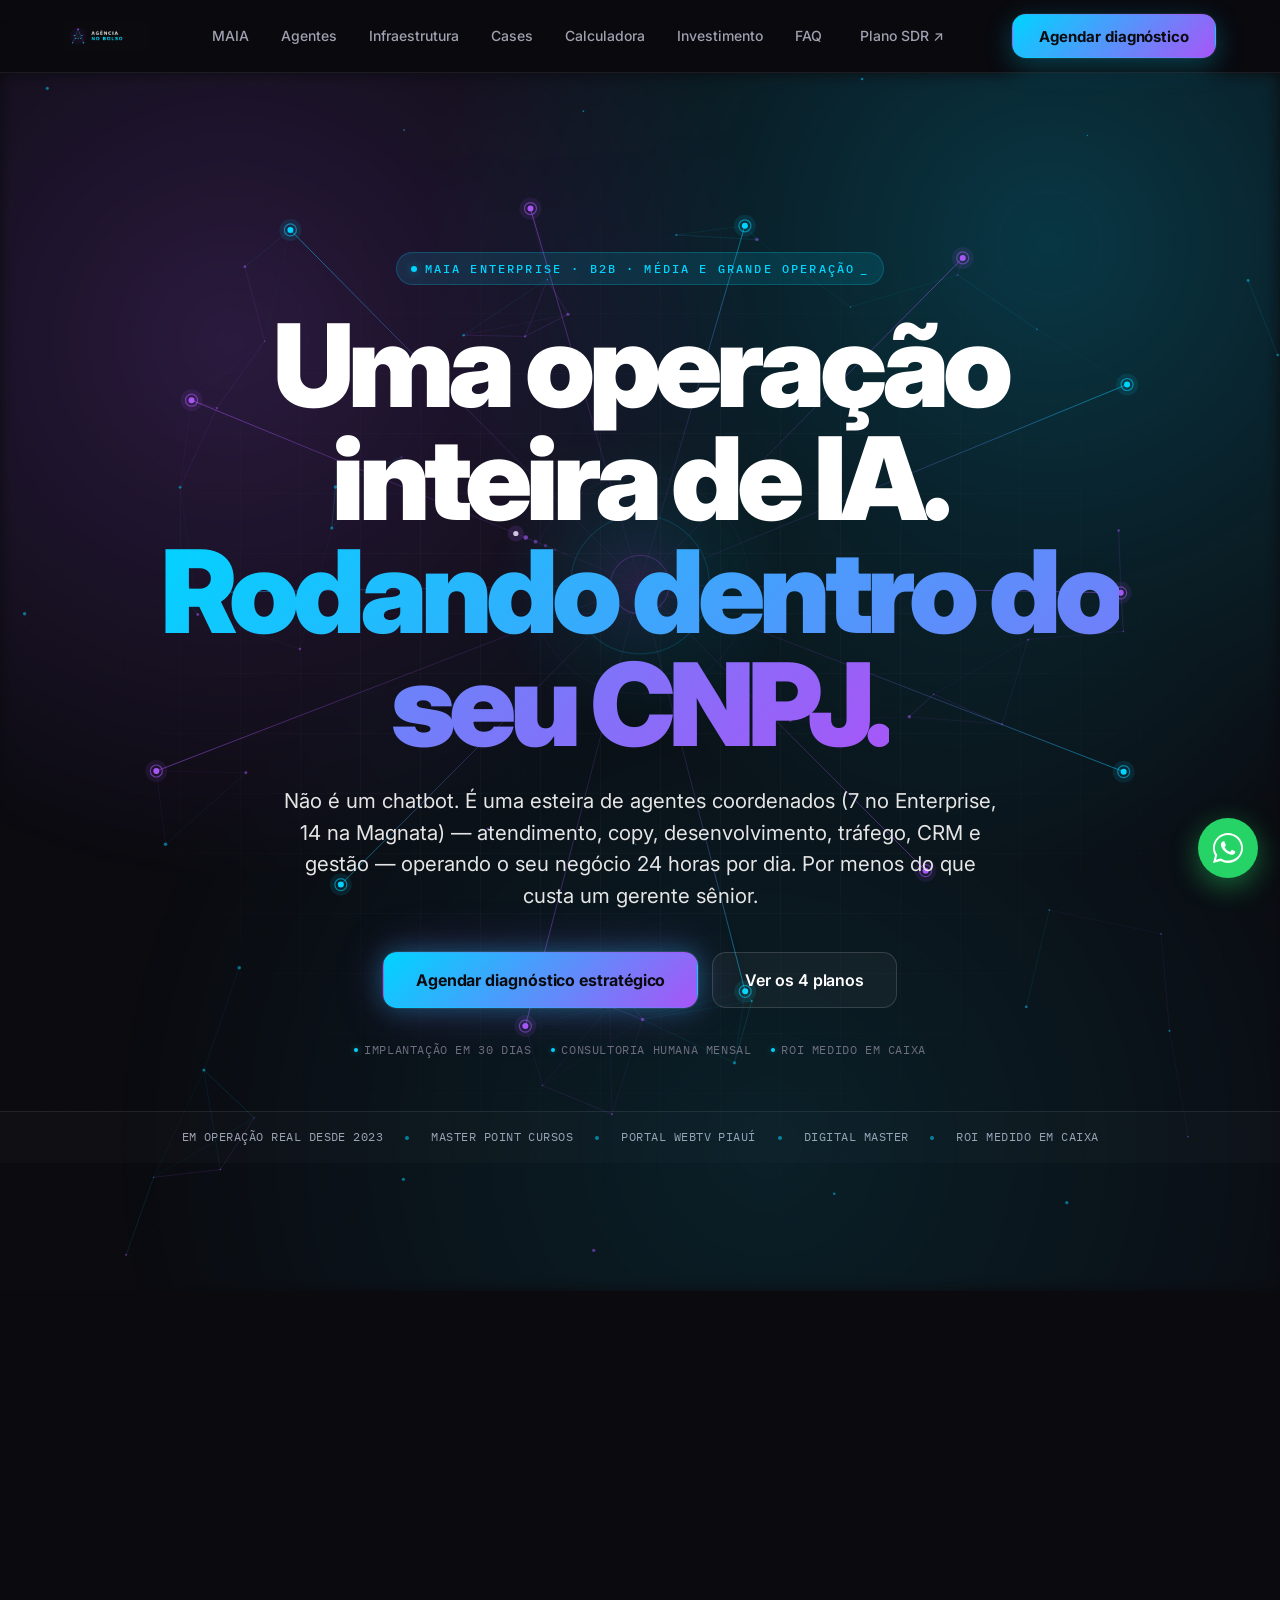
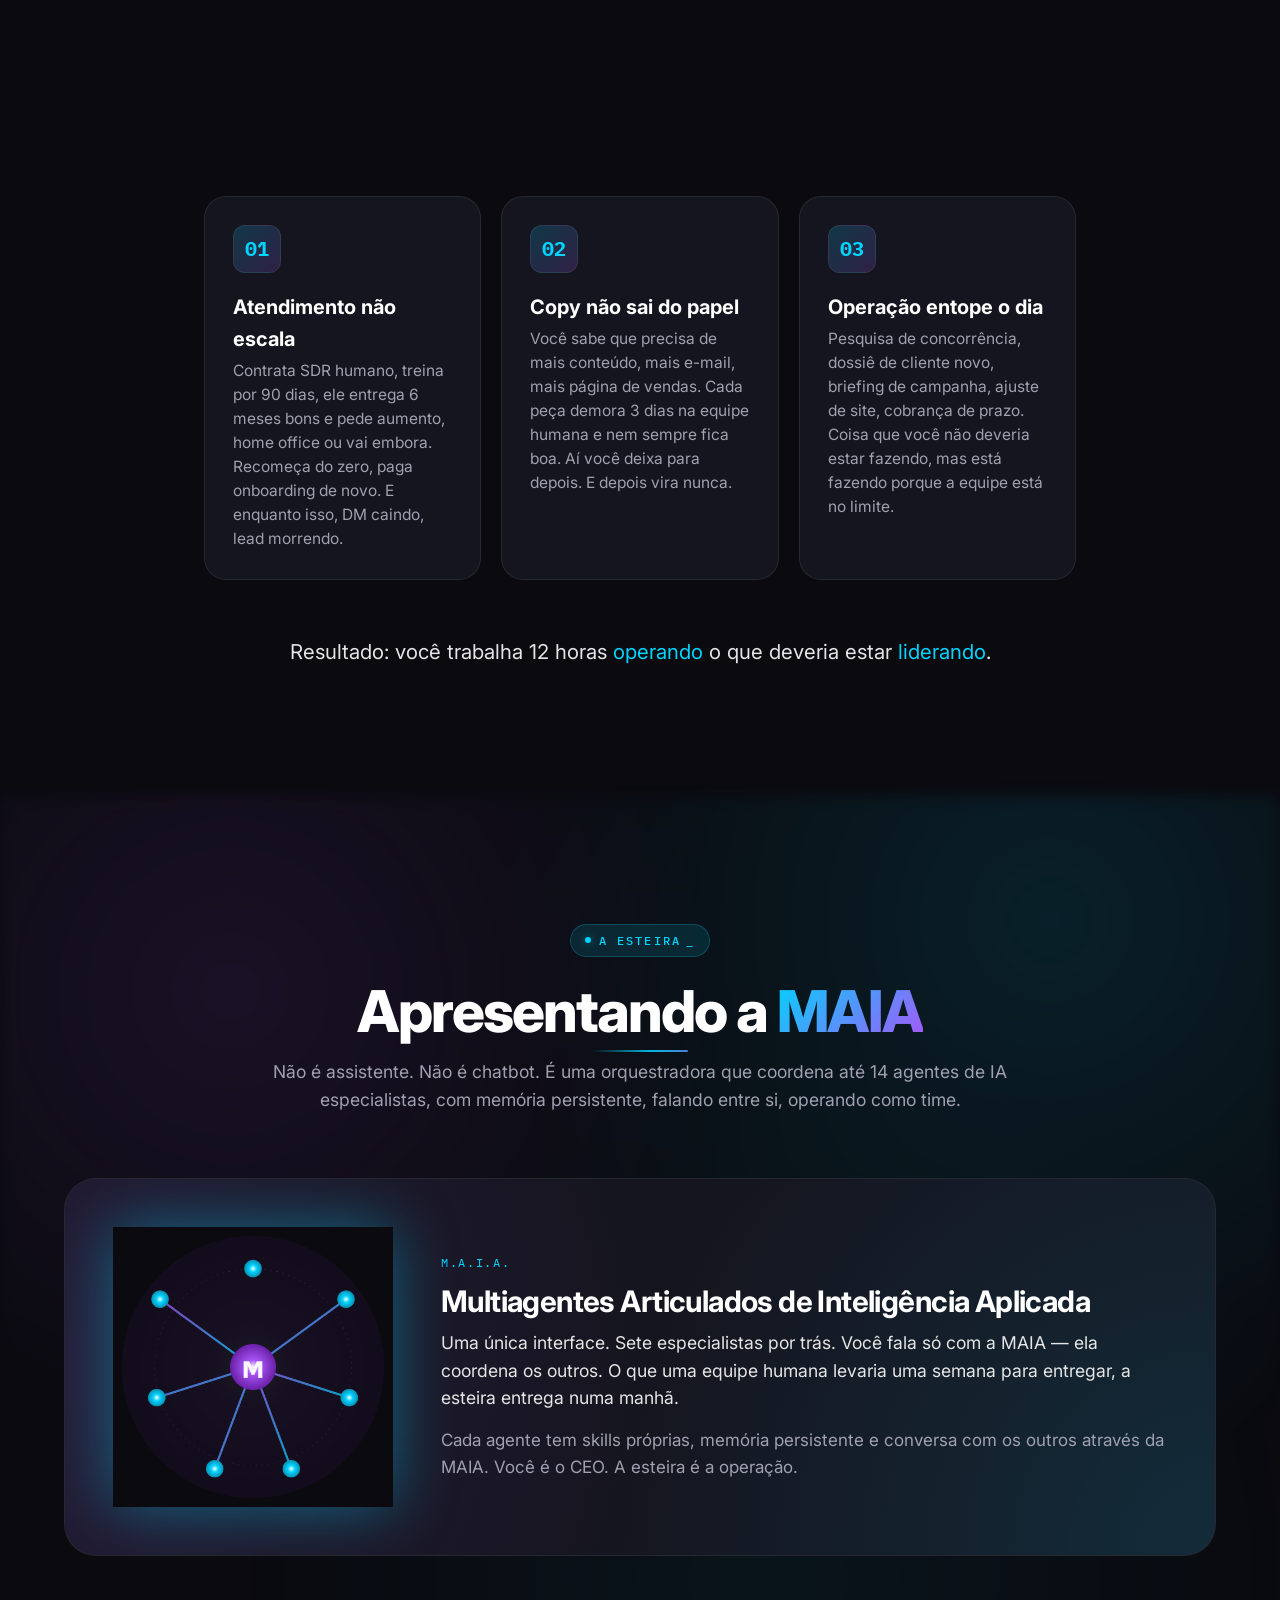
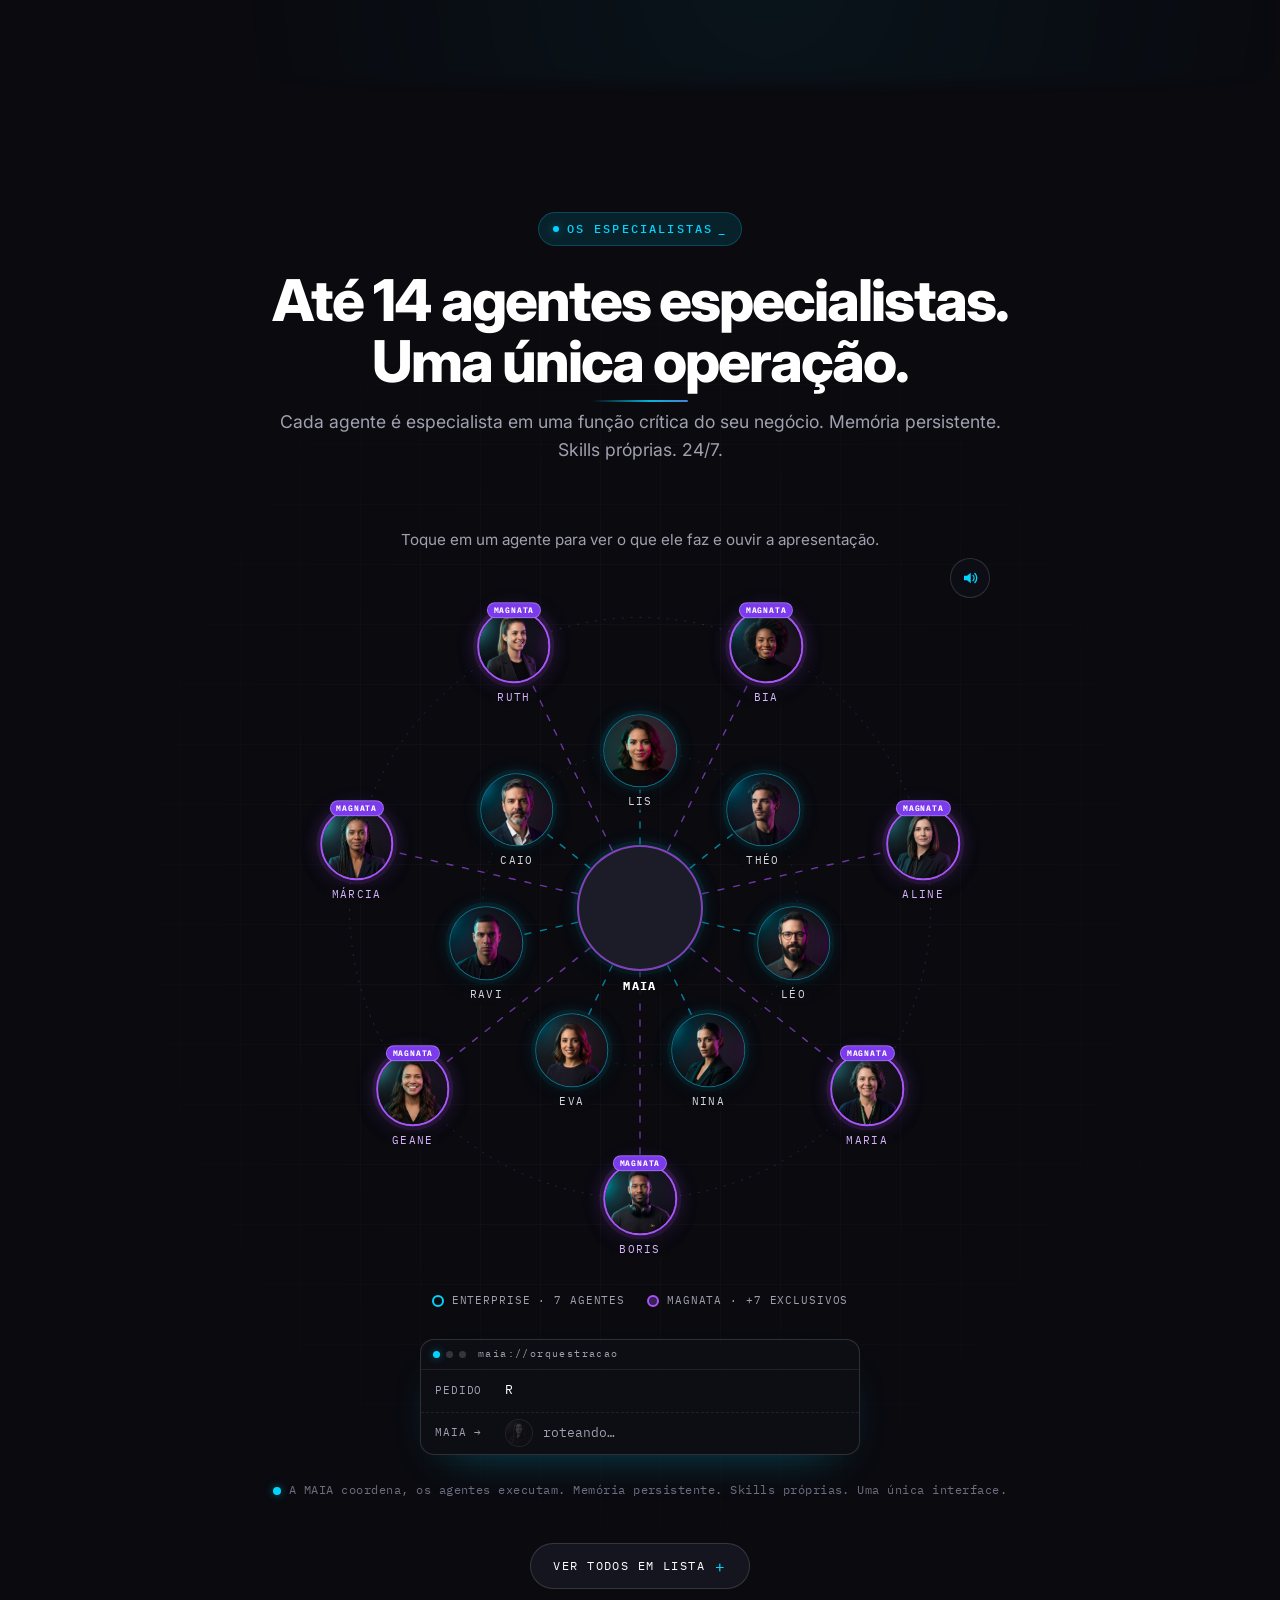
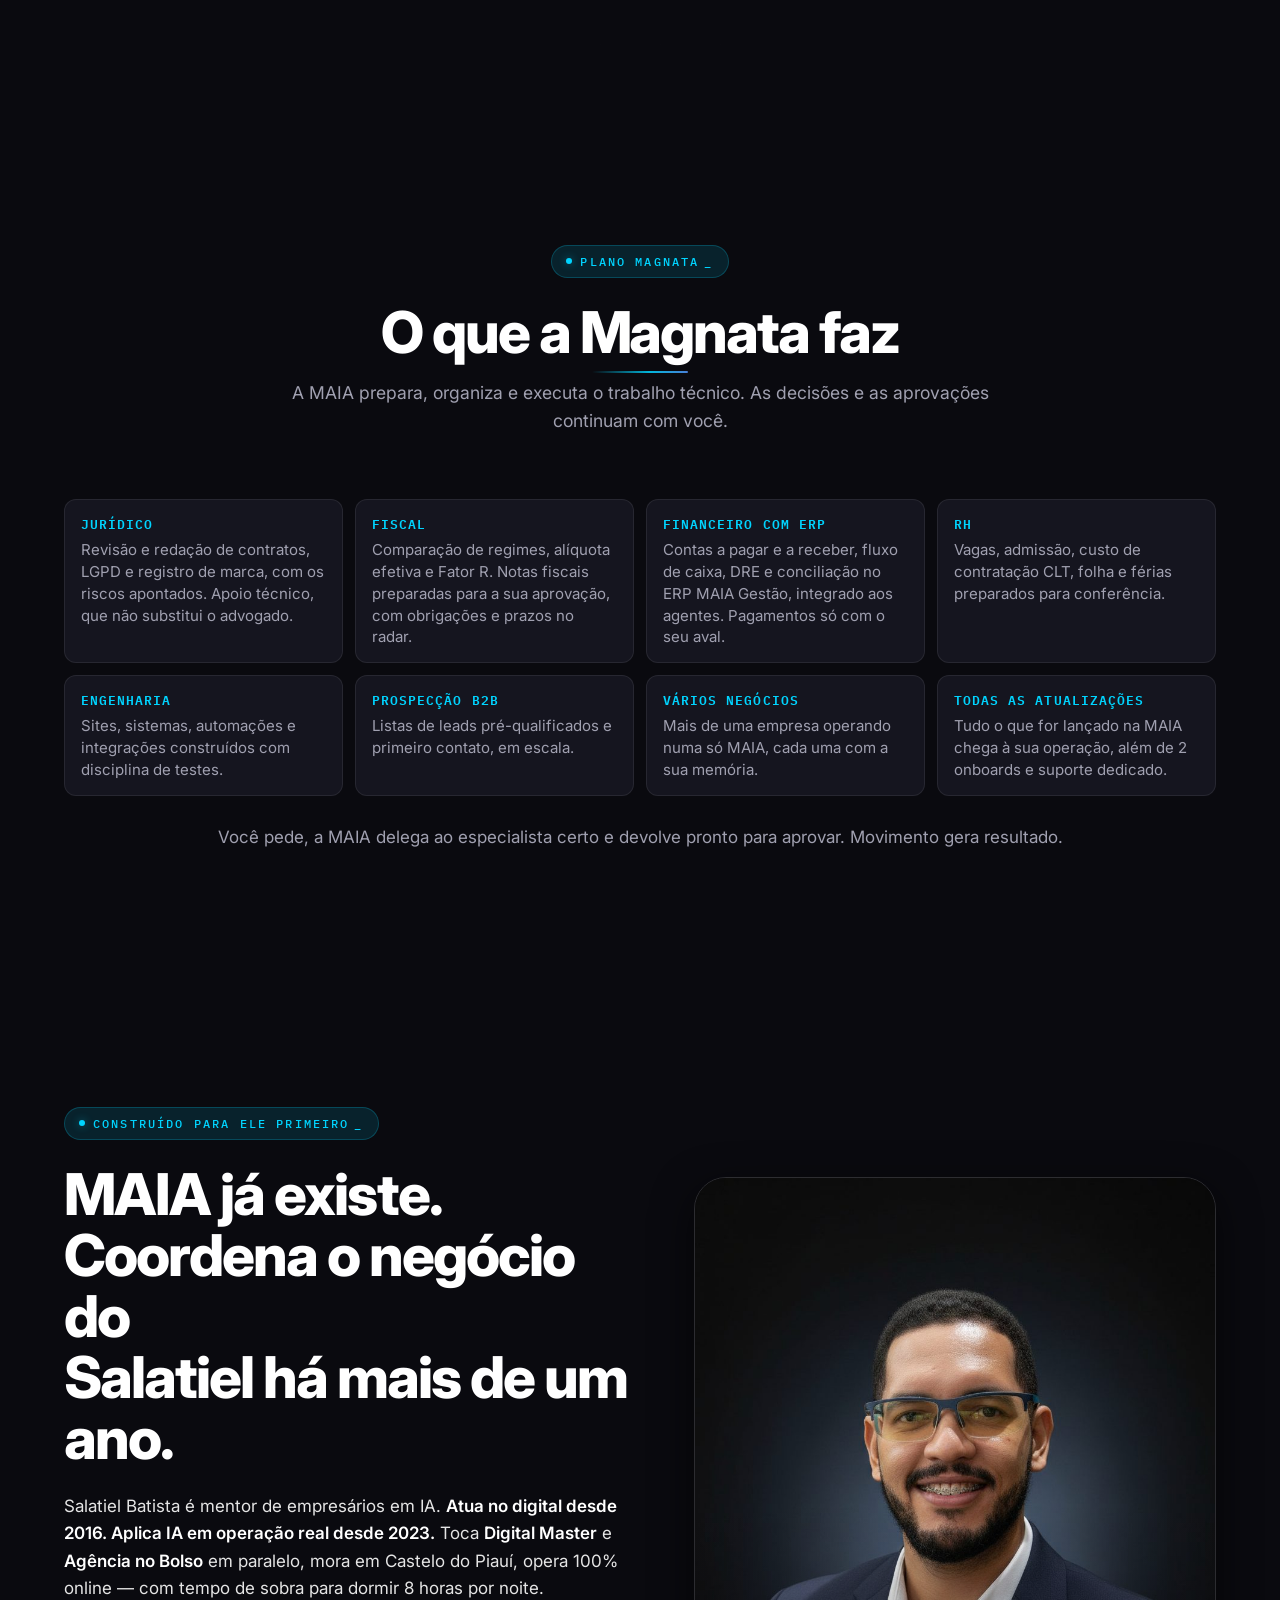
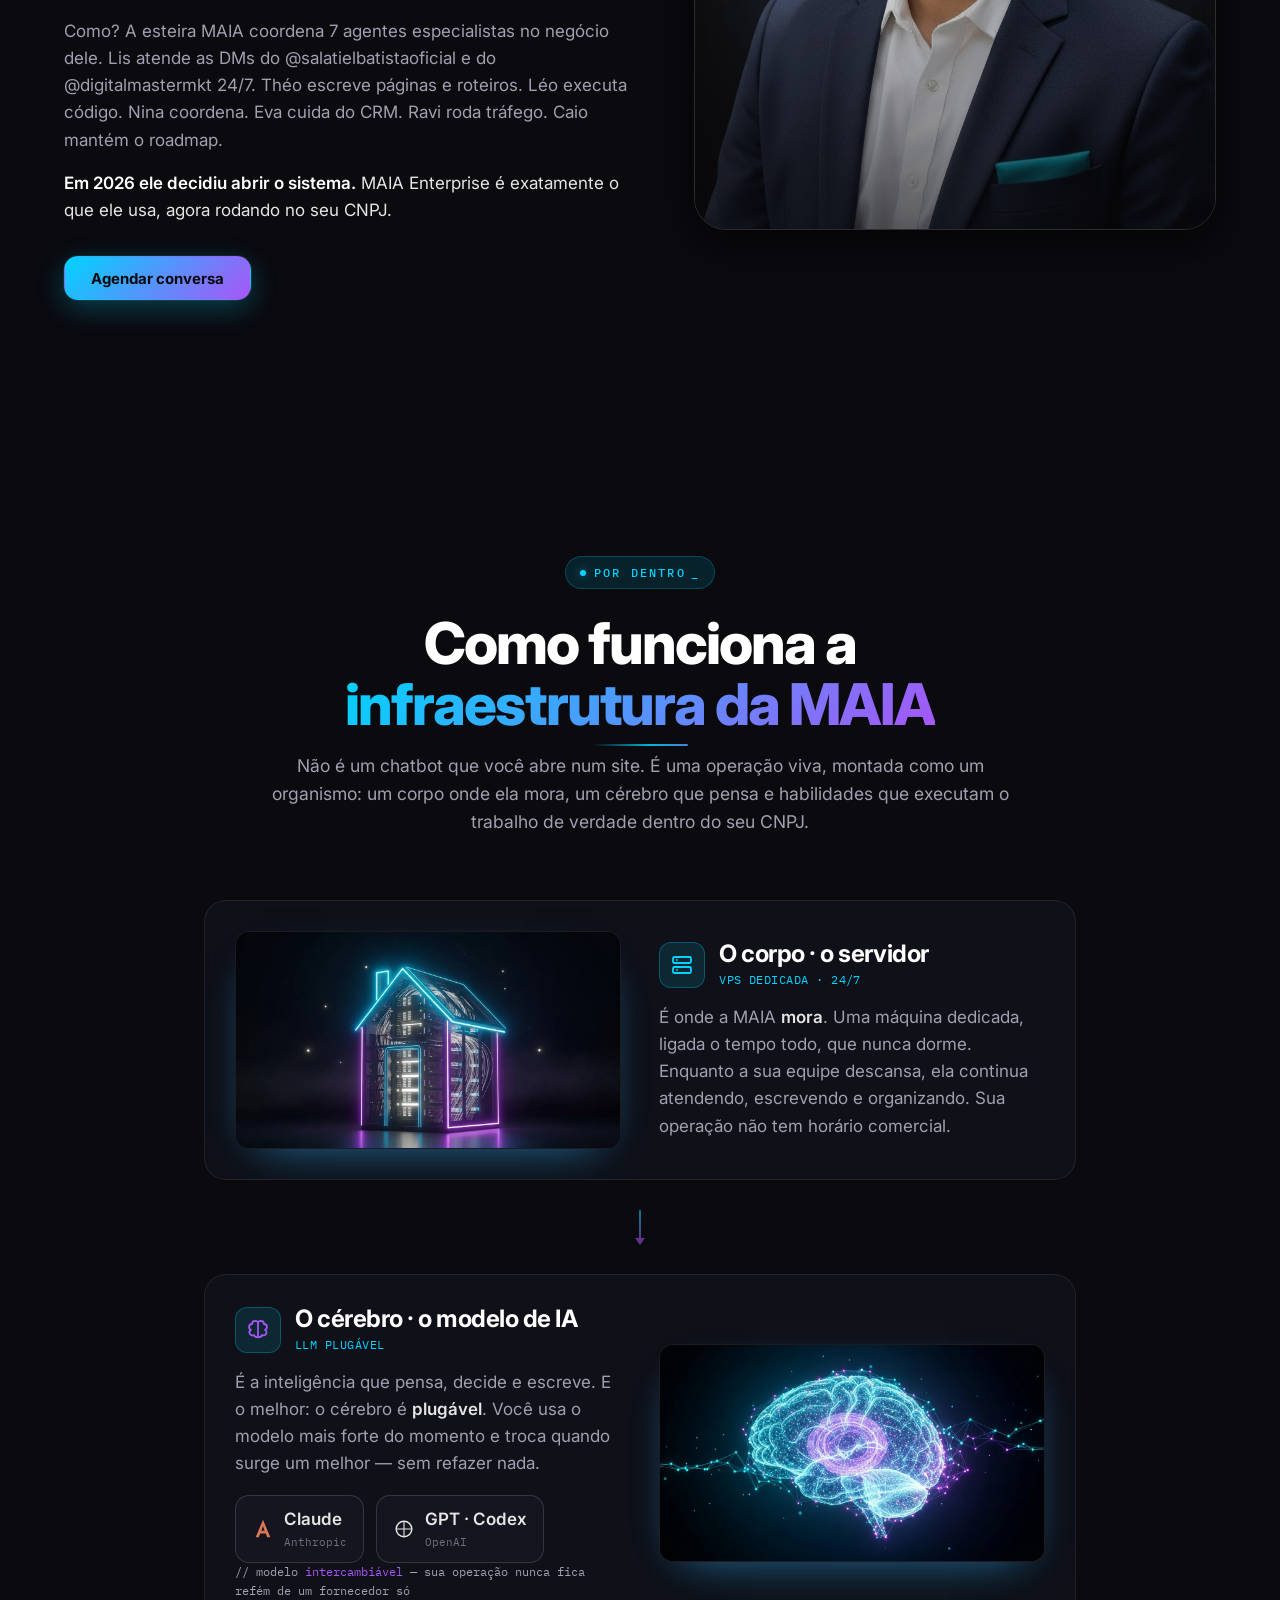
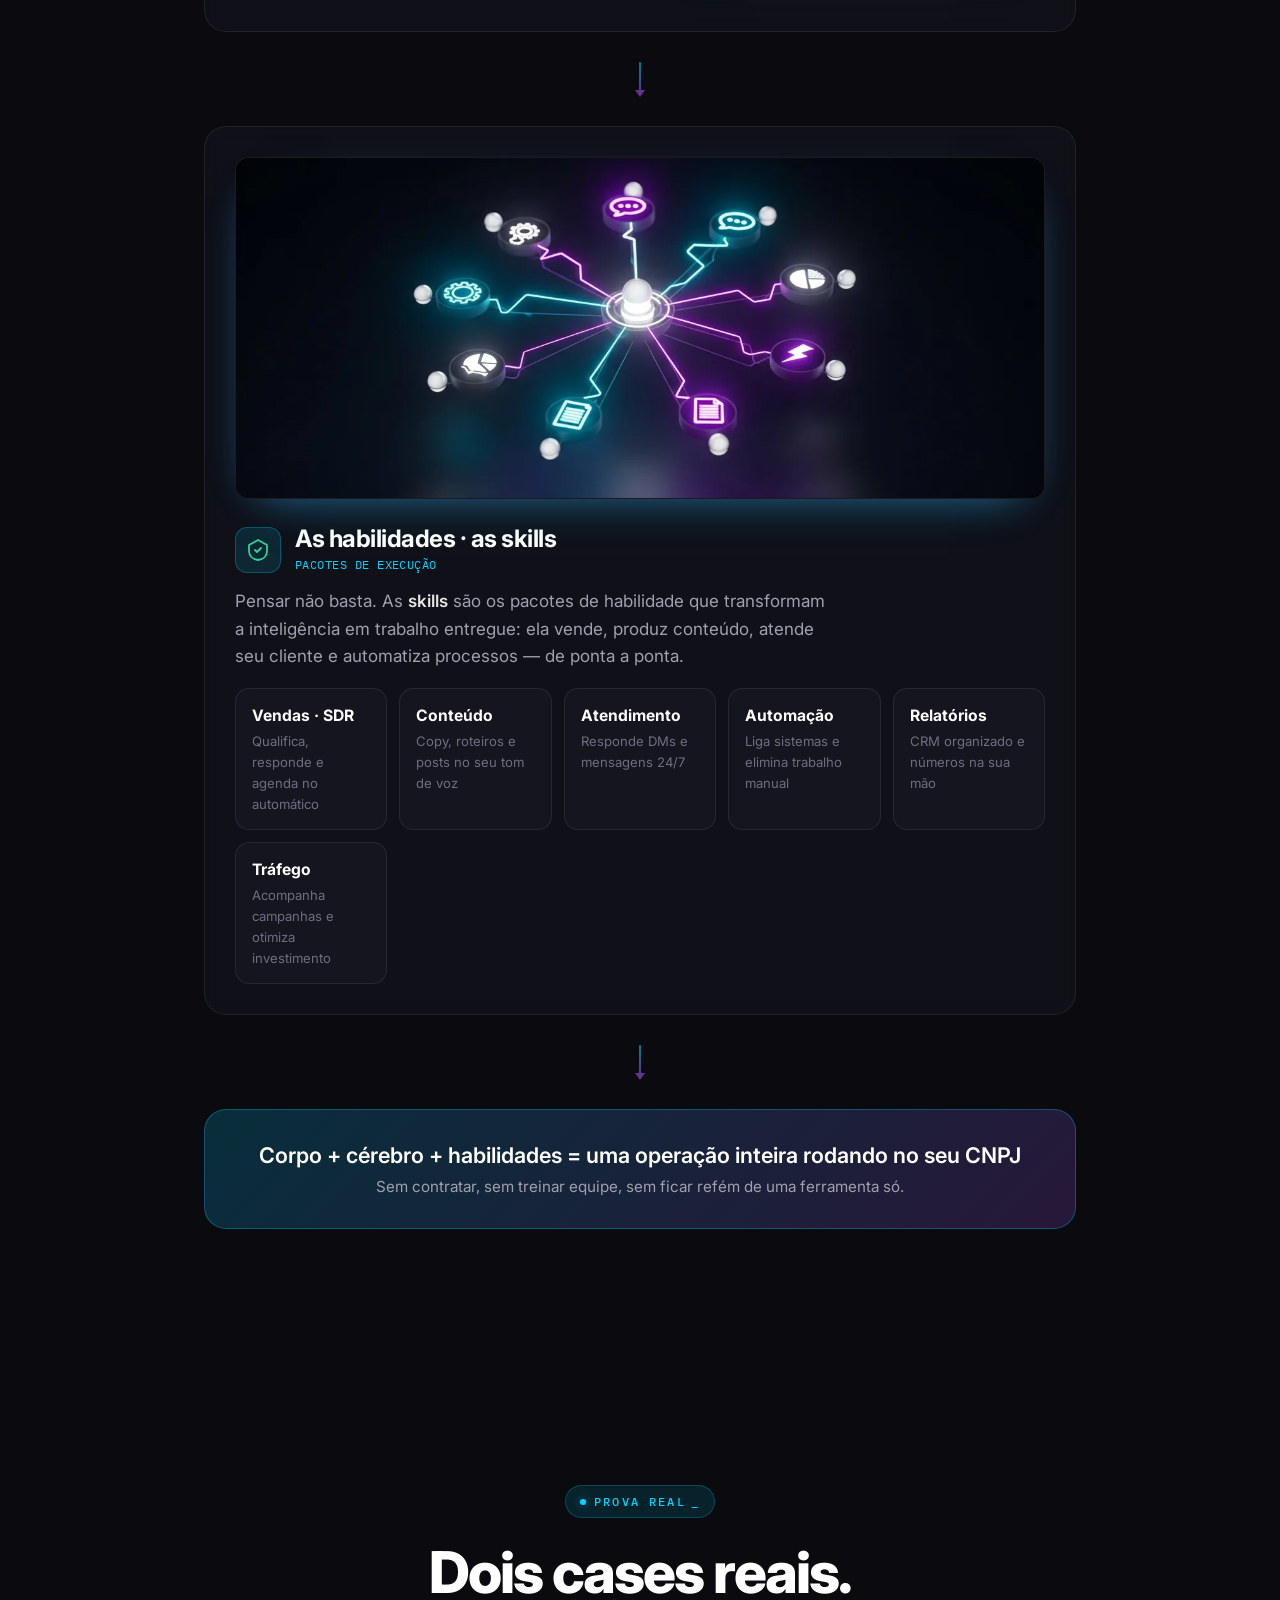
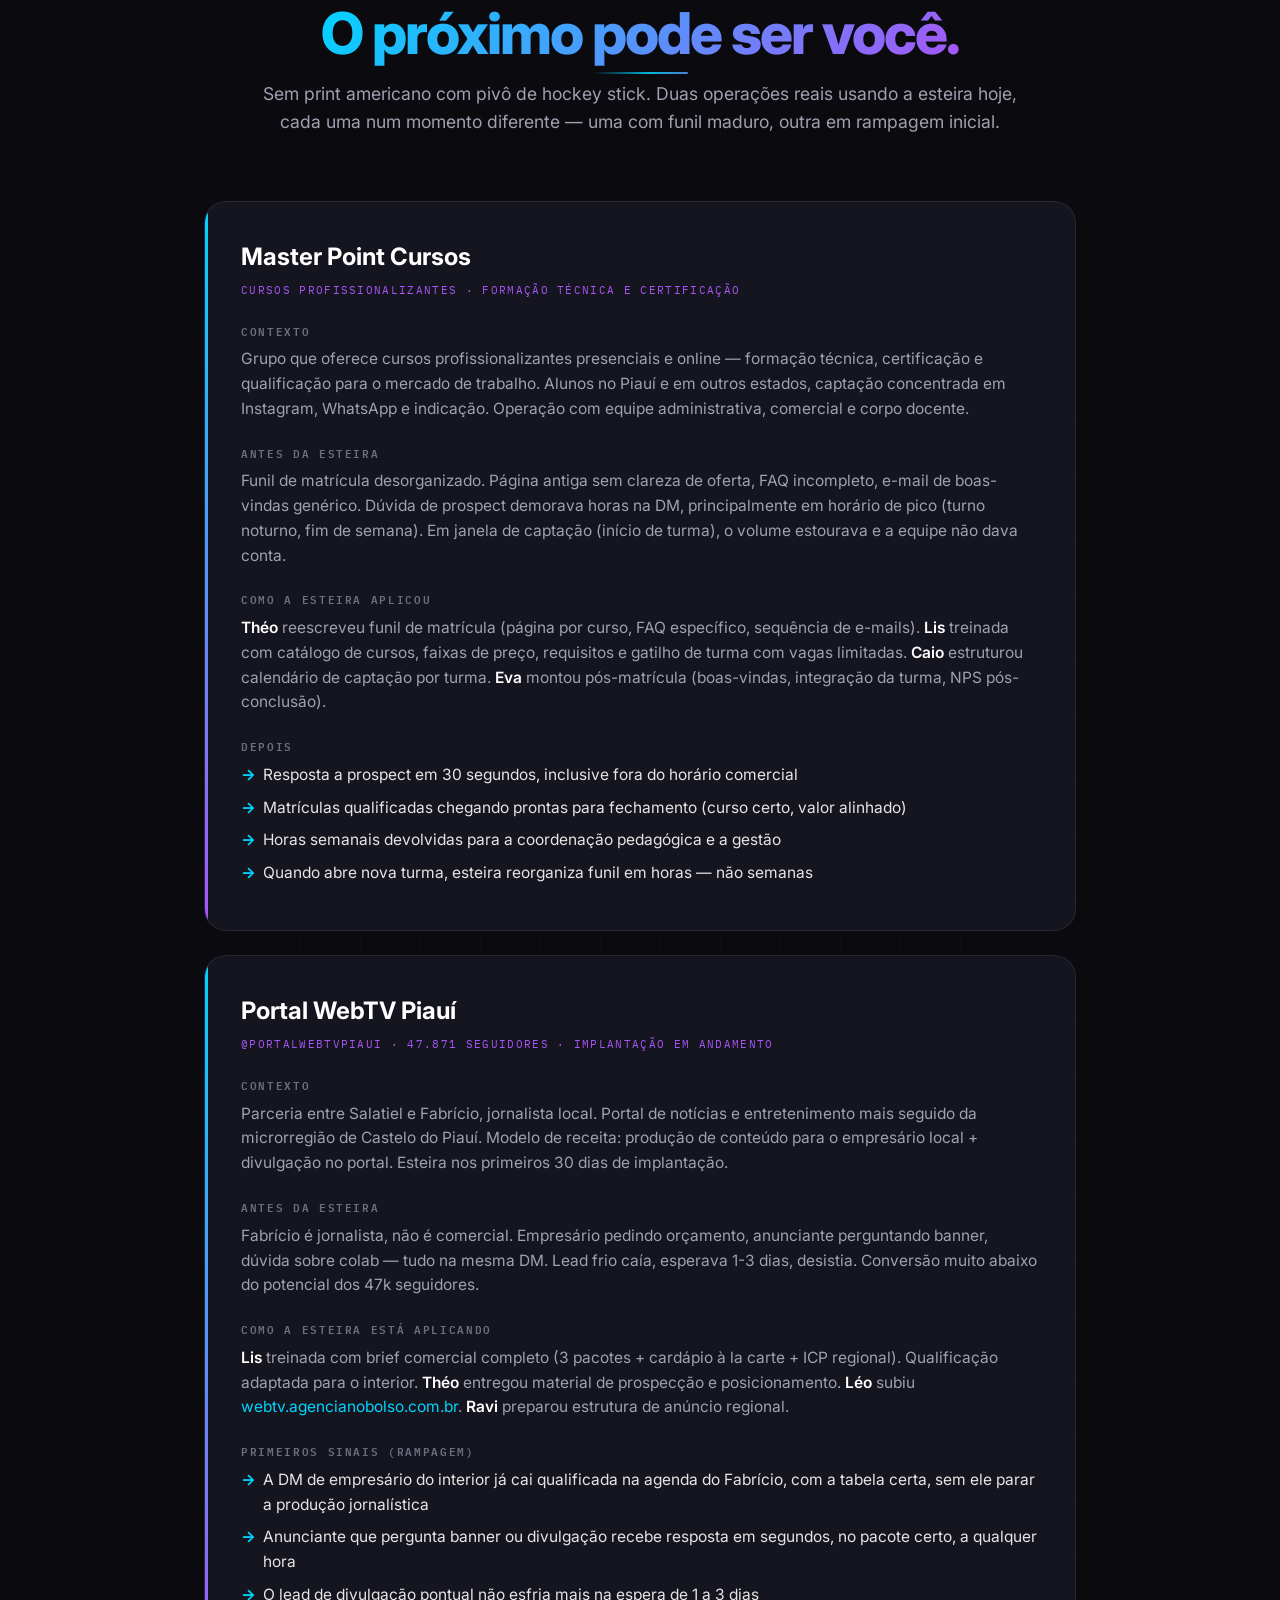
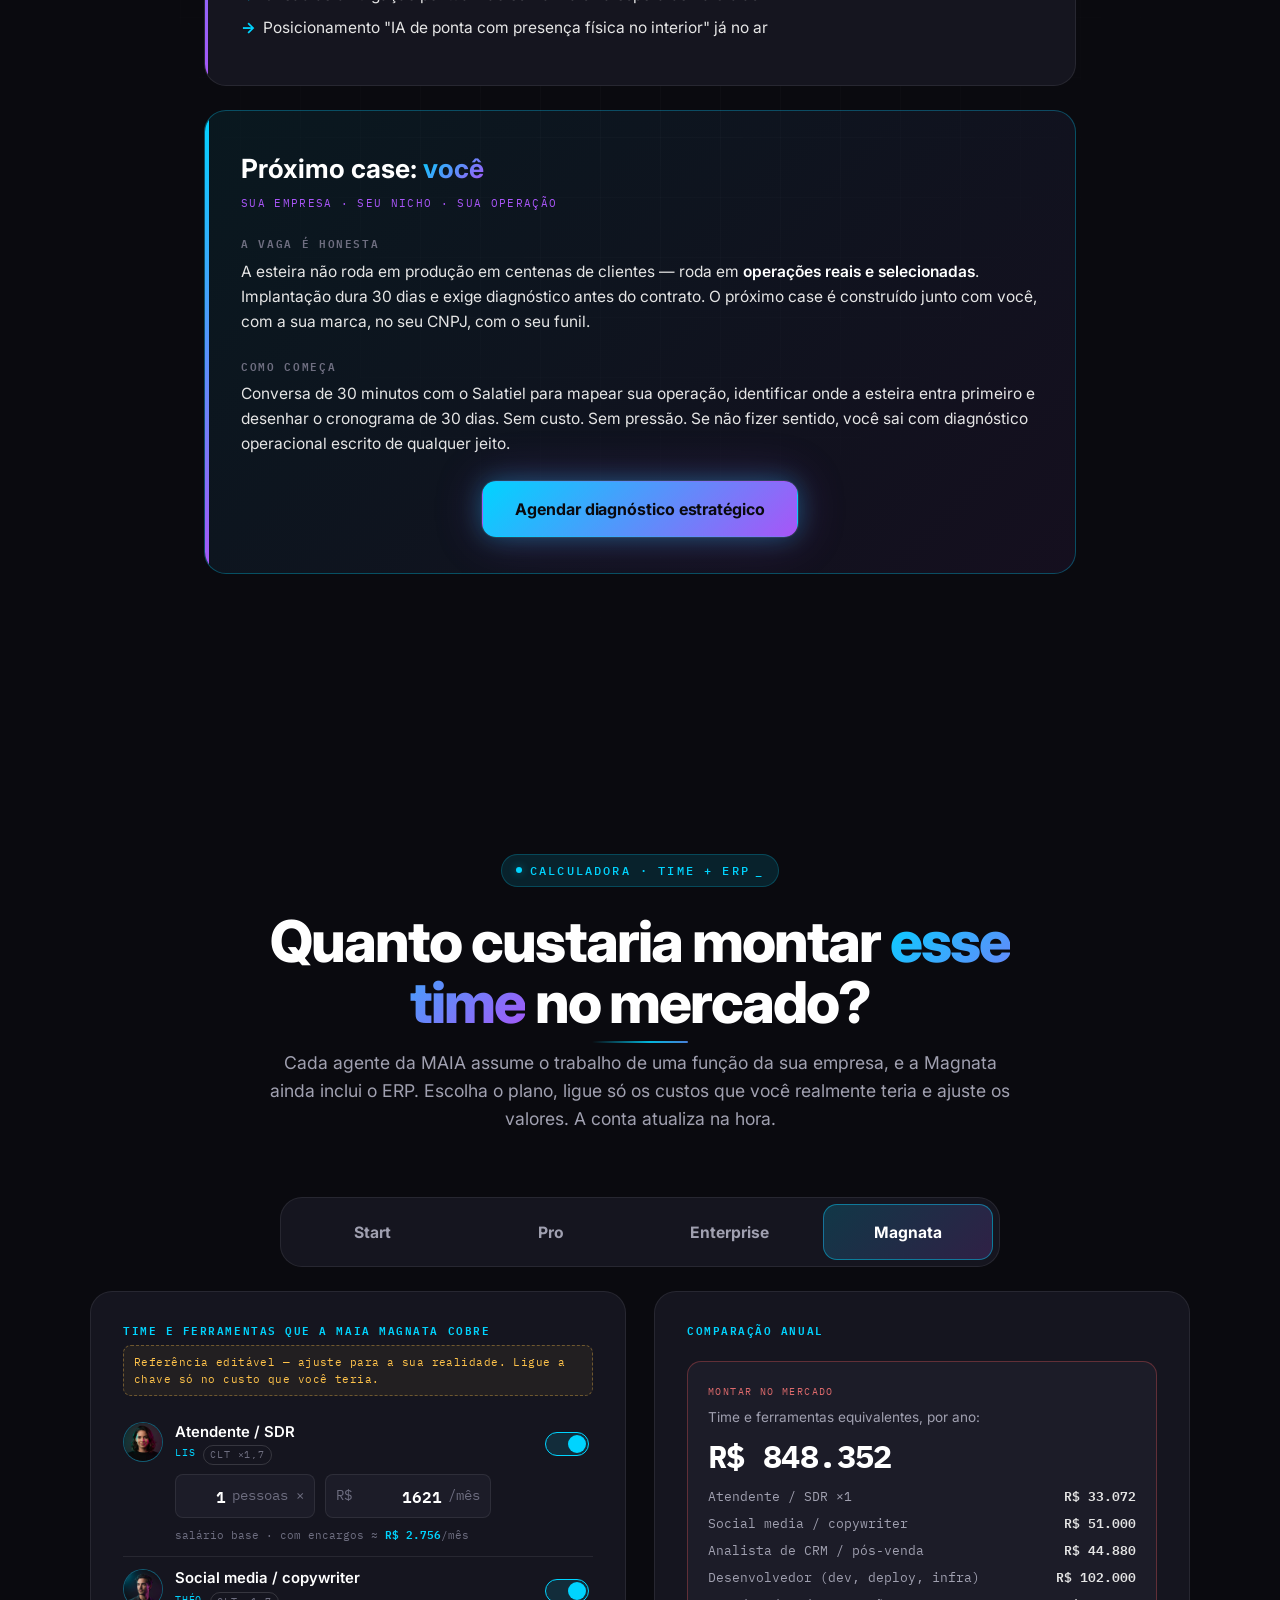
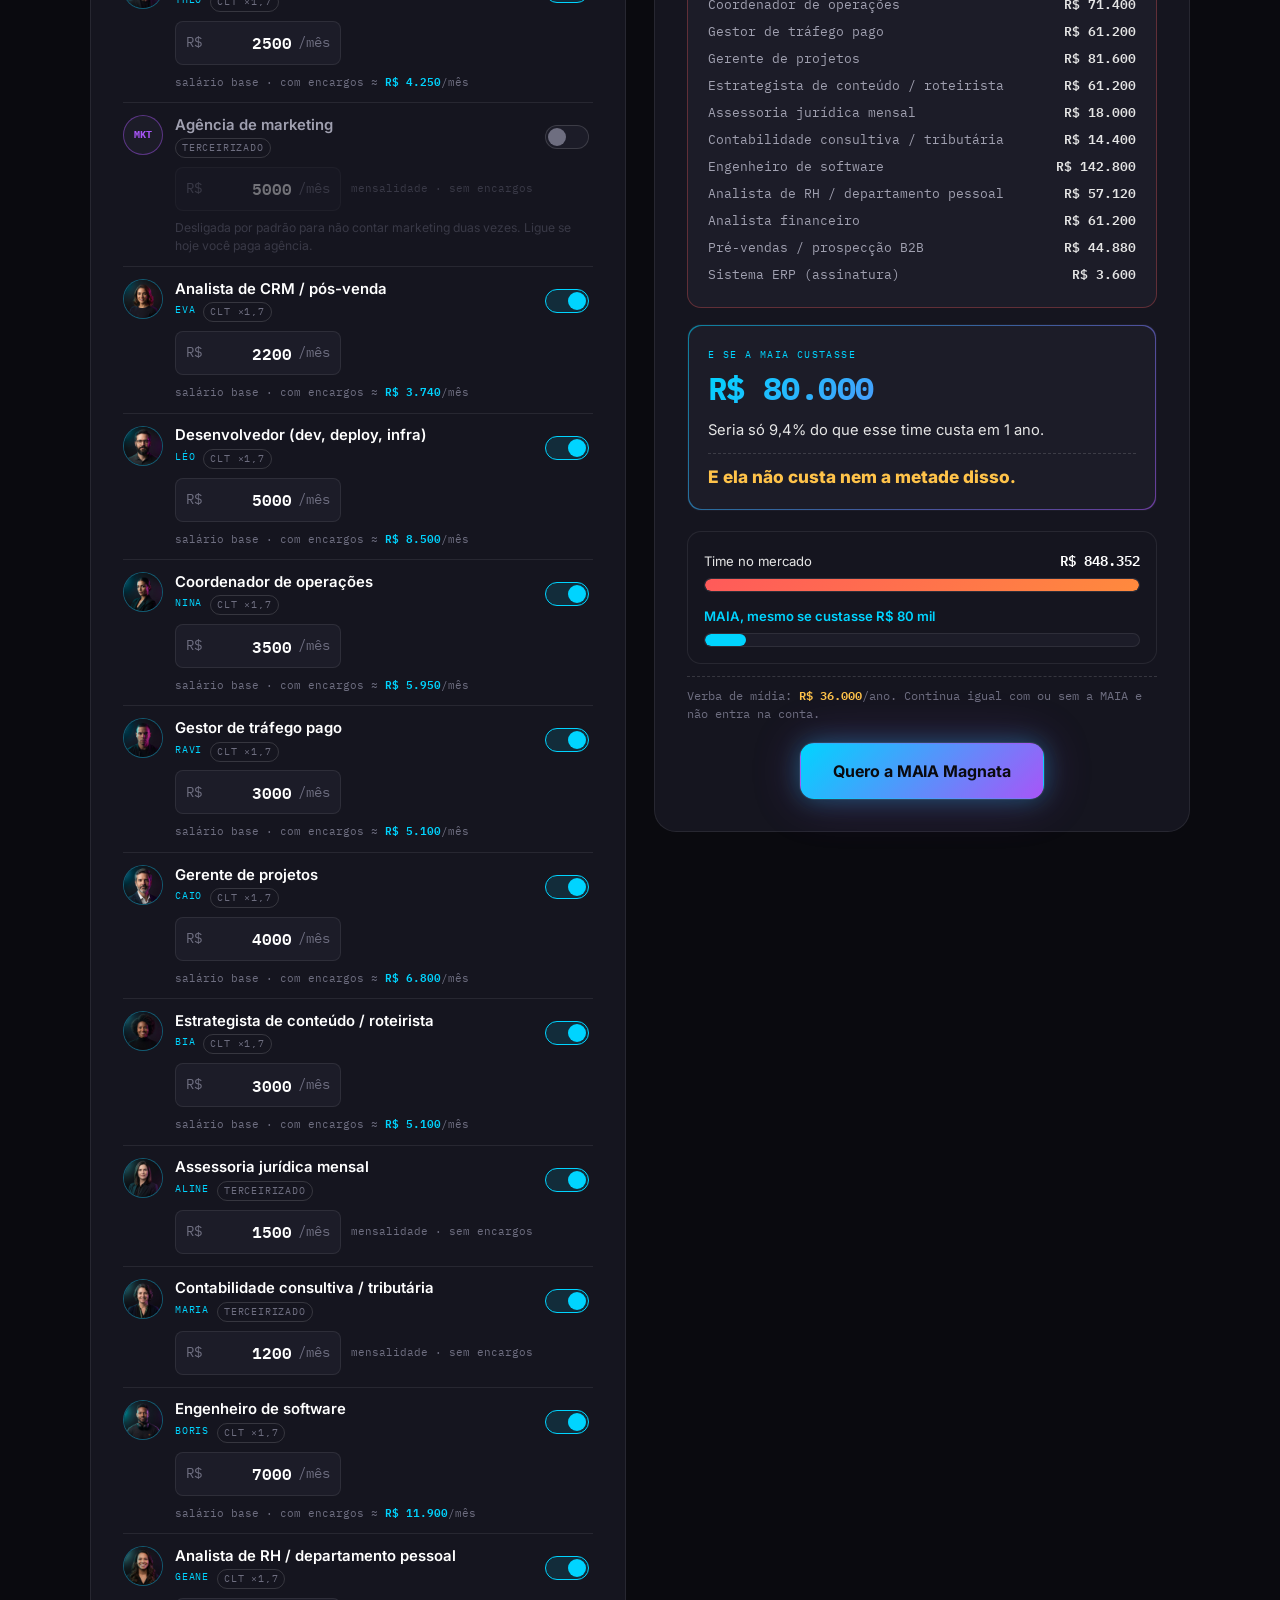
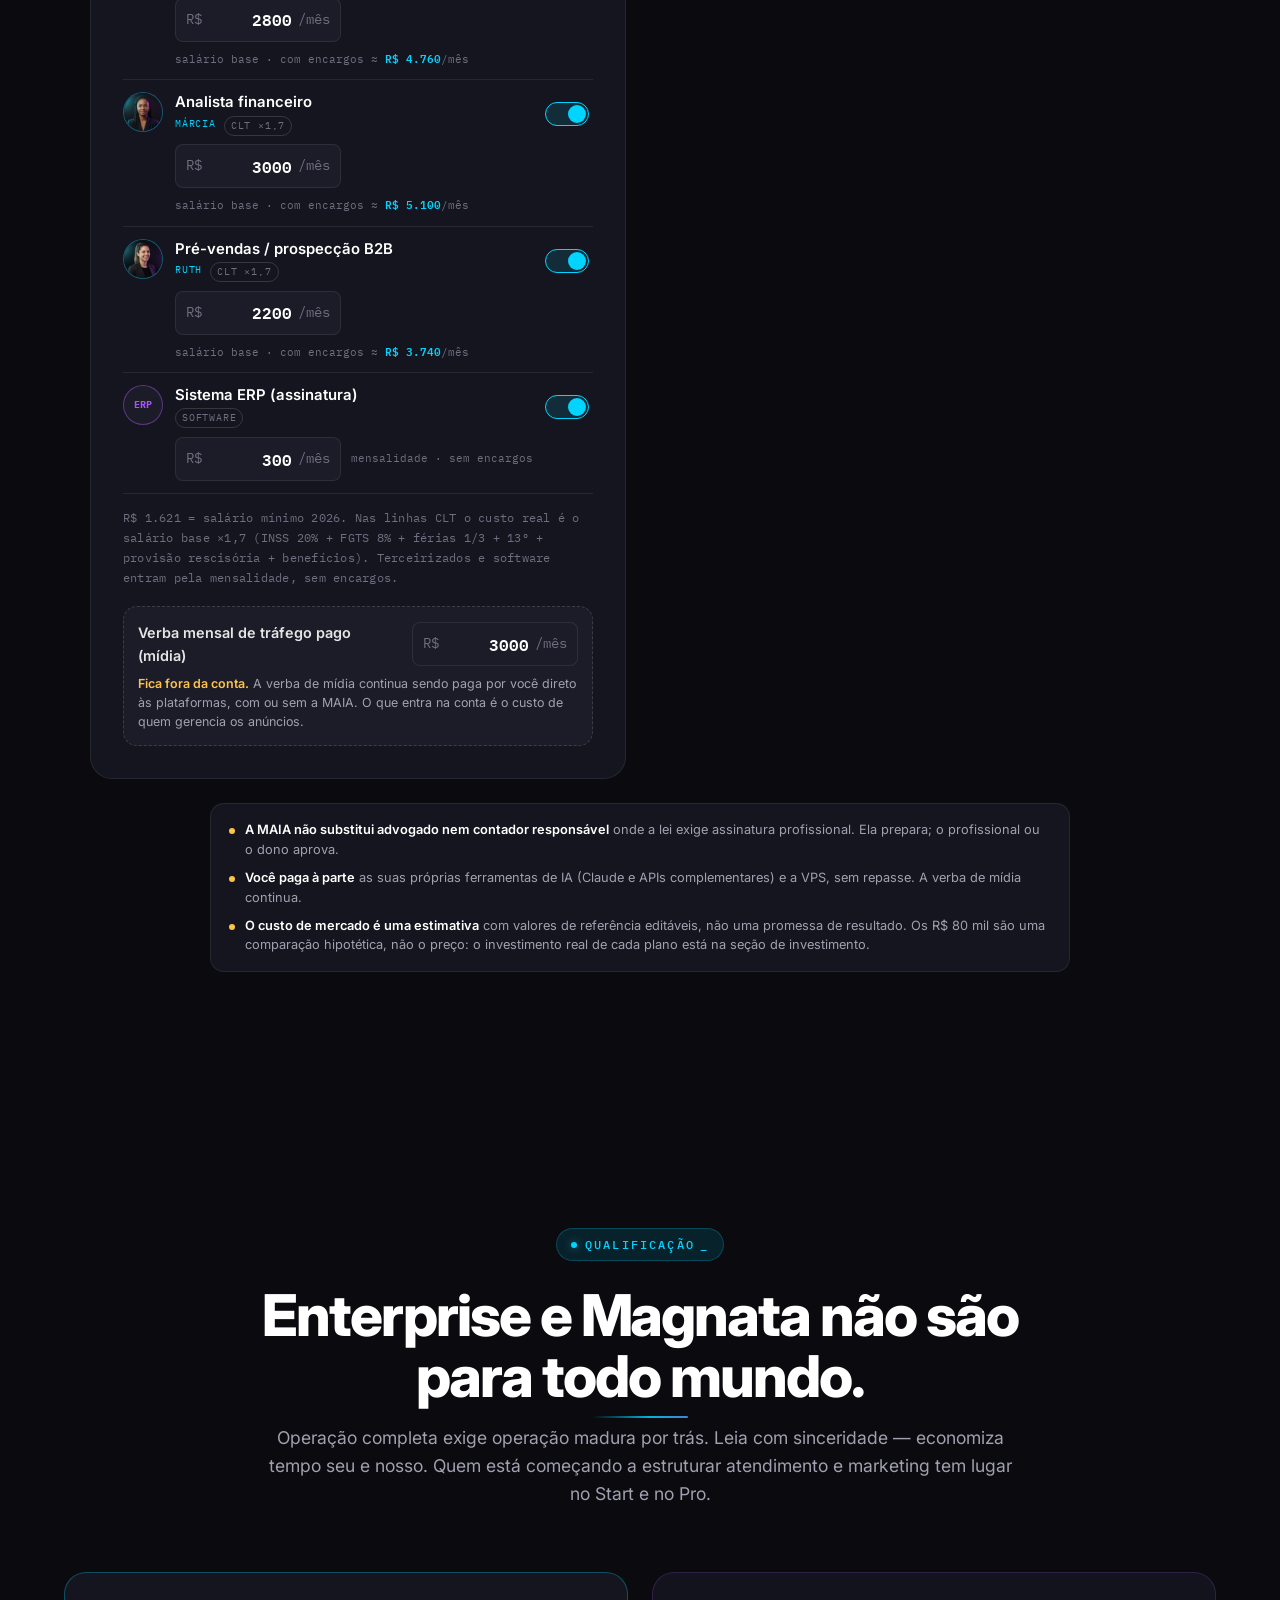
==== commit e1543203: "LP: calculadora nova (time + ERP no mercado, ancoragem R$ 80 mil) em producao Co-Authored-By: Claude" ====
--- a/index.html
+++ b/index.html
@@ -788,207 +788,92 @@
   </div>
 </section>
 
-<!-- CALCULADORA DE ROI · MAIA Enterprise -->
+<!-- CALCULADORA · TIME + ERP × MAIA (assets/maia-calc.js) -->
 <section id="roi-calc-maia">
   <div class="container">
     <div class="section-header">
-      <span class="eyebrow">Calculadora de ROI</span>
-      <h2>Quanto você está <span class="gradient-text">pagando hoje</span>?</h2>
-      <p>Calcule o que você gastaria mantendo a estrutura tradicional vs o que paga com o plano MAIA Enterprise. Mexa nos campos — atualiza em tempo real.</p>
-    </div>
-
-    <div class="roi-calc" id="roiCalcMaia">
-      <!-- INPUTS -->
-      <div class="roi-inputs">
-        <h3>Sua estrutura atual</h3>
-
-        <div class="roi-field">
-          <div class="roi-field-label">
-            <label for="roiMaiaAgencia">Custo atual com agência de marketing</label>
-            <div class="roi-input-wrap">
-              <span class="roi-prefix">R$</span>
-              <input type="number" id="roiMaiaAgenciaNum" min="0" max="30000" step="100" value="5000" inputmode="numeric" aria-label="Valor mensal pago à agência de marketing">
-              <span class="roi-prefix">/mês</span>
+      <span class="eyebrow">Calculadora · Time + ERP</span>
+      <h2>Quanto custaria montar <span class="gradient-text">esse time</span> no mercado?</h2>
+      <p>Cada agente da MAIA assume o trabalho de uma função da sua empresa, e a Magnata ainda inclui o ERP. Escolha o plano, ligue só os custos que você realmente teria e ajuste os valores. A conta atualiza na hora.</p>
+    </div>
+
+    <div class="mc" id="maiaCalc">
+      <div class="mc-plans" role="radiogroup" aria-label="Plano MAIA">
+        <button type="button" class="mc-plan" role="radio" aria-checked="false" data-plan="start"><b>Start</b></button>
+        <button type="button" class="mc-plan" role="radio" aria-checked="false" data-plan="pro"><b>Pro</b></button>
+        <button type="button" class="mc-plan" role="radio" aria-checked="false" data-plan="enterprise"><b>Enterprise</b></button>
+        <button type="button" class="mc-plan" role="radio" aria-checked="true" data-plan="magnata"><b>Magnata</b></button>
+      </div>
+
+      <div class="roi-calc">
+        <div class="roi-inputs">
+          <h3>Time e ferramentas que a MAIA <span data-plan-name>Magnata</span> cobre</h3>
+          <p class="mc-ref">Referência editável — ajuste para a sua realidade. Ligue a chave só no custo que você teria.</p>
+          <div class="mc-rows" id="mcRows"><noscript>Ative o JavaScript para usar a calculadora.</noscript></div>
+          <div class="roi-derived">R$ 1.621 = salário mínimo 2026. Nas linhas CLT o custo real é o salário base ×1,7 (INSS 20% + FGTS 8% + férias 1/3 + 13º + provisão rescisória + benefícios). Terceirizados e software entram pela mensalidade, sem encargos.</div>
+
+          <div class="mc-media">
+            <div class="mc-media-head">
+              <label for="mcMidia">Verba mensal de tráfego pago (mídia)</label>
+              <div class="roi-input-wrap"><span class="roi-prefix">R$</span><input type="number" id="mcMidia" min="0" max="1000000" step="100" value="3000" inputmode="numeric"><span class="roi-prefix">/mês</span></div>
+            </div>
+            <p><strong>Fica fora da conta.</strong> A verba de mídia continua sendo paga por você direto às plataformas, com ou sem a MAIA. O que entra na conta é o custo de quem gerencia os anúncios.</p>
+          </div>
+        </div>
+
+        <div class="roi-output">
+          <h3>Comparação anual</h3>
+          <div class="roi-cards">
+            <div class="roi-card is-current" aria-live="polite">
+              <div class="roi-card-label">Montar no mercado</div>
+              <div class="roi-card-headline">Time e ferramentas equivalentes, por ano:</div>
+              <div class="roi-card-value" id="mcMercado">R$ 0</div>
+              <ul class="roi-card-breakdown" id="mcBd"></ul>
+            </div>
+            <div class="roi-card is-maia mc-anchor" aria-live="polite">
+              <div id="mcAnchorMag">
+                <div class="roi-card-label">E SE A MAIA CUSTASSE</div>
+                <div class="roi-card-value">R$ 80.000</div>
+                <p class="mc-anchor-line" id="mcAnchorLine">Ligue as funções que você teria para comparar.</p>
+                <p class="mc-anchor-close">E ela não custa nem a metade disso.</p>
+              </div>
+              <div id="mcAnchorOther" hidden>
+                <div class="roi-card-label">Com MAIA <span data-plan-name>Magnata</span></div>
+                <p class="mc-anchor-line" id="mcOtherLine">A MAIA Magnata cobre essas funções por uma fração desse custo.</p>
+                <a class="mc-anchor-link" href="#investimento">Ver investimento <span aria-hidden="true">→</span></a>
+              </div>
             </div>
           </div>
-          <input type="range" id="roiMaiaAgencia" class="roi-slider" min="0" max="30000" step="100" value="5000" aria-label="Custo agência (slider)">
-        </div>
-
-        <div class="roi-field">
-          <div class="roi-field-label">
-            <label for="roiMaiaTrafego">Investimento mensal em tráfego pago</label>
-            <div class="roi-input-wrap">
-              <span class="roi-prefix">R$</span>
-              <input type="number" id="roiMaiaTrafegoNum" min="0" max="50000" step="100" value="3000" inputmode="numeric" aria-label="Valor mensal em tráfego pago">
-              <span class="roi-prefix">/mês</span>
+
+          <div class="mc-bars" id="mcBars" aria-live="polite">
+            <div class="mc-bar">
+              <div class="mc-bar-head"><span>Time no mercado</span><strong id="mcBarMercadoV">R$ 0</strong></div>
+              <div class="mc-bar-track"><i id="mcBarMercado"></i></div>
+            </div>
+            <div class="mc-bar is-maia" id="mcBarMaiaWrap">
+              <div class="mc-bar-head"><span>MAIA, mesmo se custasse R$ 80 mil</span></div>
+              <div class="mc-bar-track"><i id="mcBarMaia"></i></div>
             </div>
           </div>
-          <input type="range" id="roiMaiaTrafego" class="roi-slider" min="0" max="50000" step="100" value="3000" aria-label="Tráfego pago (slider)">
-        </div>
-
-        <div class="roi-field">
-          <div class="roi-field-label">
-            <label for="roiMaiaSdrs">Nº de SDRs / atendentes humanos</label>
-            <div class="roi-input-wrap">
-              <input type="number" id="roiMaiaSdrsNum" min="0" max="50" step="1" value="5" inputmode="numeric" aria-label="Número de SDRs">
-              <span class="roi-prefix">pessoas</span>
-            </div>
+          <p class="mc-outside">Verba de mídia: <strong id="mcMidiaAno">R$ 0</strong>/ano. Continua igual com ou sem a MAIA e não entra na conta.</p>
+
+          <div class="roi-cta-wrap">
+            <a id="mcCta" href="https://wa.me/5586981141438?text=Ol%C3%A1%20Salatiel%2C%20rodei%20a%20calculadora%20de%20ROI%20e%20quero%20conversar%20sobre%20a%20MAIA%20Magnata" class="btn glow-cta btn-lg" target="_blank" rel="noopener">Quero a MAIA Magnata</a>
           </div>
-          <input type="range" id="roiMaiaSdrs" class="roi-slider" min="0" max="50" step="1" value="5" aria-label="Número de SDRs (slider)">
-        </div>
-
-        <div class="roi-field">
-          <div class="roi-field-label">
-            <label for="roiMaiaSalario">Salário base por SDR (sem encargos)</label>
-            <div class="roi-input-wrap">
-              <span class="roi-prefix">R$</span>
-              <input type="number" id="roiMaiaSalarioNum" min="1621" max="10000" step="50" value="1621" inputmode="numeric" aria-label="Salário base por SDR">
-              <span class="roi-prefix">/mês</span>
-            </div>
-          </div>
-          <input type="range" id="roiMaiaSalario" class="roi-slider" min="1621" max="10000" step="50" value="1621" aria-label="Salário base por SDR (slider)">
-          <div class="roi-derived">Default R$ 1.621 = salário mínimo 2026. Custo CLT real ≈ <strong id="roiMaiaCustoCLT">R$ 2.756</strong>/mês por funcionário (×1,7: INSS 20% + FGTS 8% + férias 1/3 + 13º + provisão rescisória + benefícios).</div>
-        </div>
-      </div>
-
-      <!-- OUTPUT -->
-      <div class="roi-output">
-        <h3>Comparação anual</h3>
-
-        <div class="roi-cards">
-          <div class="roi-card is-current" aria-live="polite">
-            <div class="roi-card-label">Estrutura atual</div>
-            <div class="roi-card-headline">Sua operação tradicional custa por ano:</div>
-            <div class="roi-card-value" id="roiMaiaAtualTotal">R$ 0</div>
-            <ul class="roi-card-breakdown">
-              <li><span>Agência</span><span id="roiMaiaBdAgencia">R$ 0</span></li>
-              <li><span>Tráfego pago</span><span id="roiMaiaBdTrafego">R$ 0</span></li>
-              <li><span>SDRs (CLT)</span><span id="roiMaiaBdSdrs">R$ 0</span></li>
-            </ul>
-          </div>
-
-          <div class="roi-card is-maia" aria-live="polite">
-            <div class="roi-card-label">Com MAIA Enterprise</div>
-            <div class="roi-card-headline">Esteira completa rodando no seu CNPJ:</div>
-            <div class="roi-card-value" id="roiMaiaTotalMaia">R$ 19.164</div>
-            <div class="roi-card-hook" style="font-size:0.85em; font-style:italic; color:var(--cyan); opacity:0.85; margin-top:8px; line-height:1.4">Implantação única no ano 1 — nos anos seguintes você paga apenas R$ 597/mês</div>
-            <ul class="roi-card-breakdown">
-              <li><span>Implantação única</span><span>R$ 12.000</span></li>
-              <li><span>Recorrência × 12</span><span>R$ 7.164</span></li>
-              <li><span>Fidelidade</span><span>sem</span></li>
-            </ul>
-          </div>
-        </div>
-
-        <div class="roi-savings" aria-live="polite">
-          <div class="roi-savings-label">Você economiza por ano</div>
-          <div class="roi-savings-value" id="roiMaiaEconomia">R$ 0</div>
-          <div class="roi-savings-meta">
-            <span>Payback em <strong id="roiMaiaPayback">— meses</strong></span>
-            <span>ROI 1º ano: <strong id="roiMaiaRoi">—%</strong></span>
-          </div>
-        </div>
-
-        <div class="roi-cta-wrap">
-          <a href="https://wa.me/5586981141438?text=Ol%C3%A1%20Salatiel%2C%20rodei%20a%20calculadora%20de%20ROI%20e%20quero%20conversar%20sobre%20a%20MAIA%20Enterprise" class="btn glow-cta btn-lg" target="_blank" rel="noopener">Quero o MAIA Enterprise</a>
-        </div>
-        <p class="roi-fineprint">Cálculo conservador. Não inclui ganho de receita por tempo de resposta menor (+30% em conversão típica) nem horas devolvidas para o C-level.</p>
-      </div>
-    </div>
-    <p class="roi-infra-note" style="font-size:0.75em; color:var(--text-3); text-align:center; margin-top:24px; max-width:760px; margin-left:auto; margin-right:auto; line-height:1.5">* Ferramentas externas: o cliente assina diretamente as ferramentas de que precisar (Claude e APIs complementares), conforme a necessidade dele, sem repasse.</p>
-  </div>
-</section>
-
-<script>
-(function(){
-  // Formatador BR
-  var fmtBR = new Intl.NumberFormat('pt-BR', { style: 'currency', currency: 'BRL', maximumFractionDigits: 0 });
-  function brl(n){ if (!isFinite(n)) n = 0; return fmtBR.format(Math.round(n)); }
-
-  // Constantes
-  var MULTIPLICADOR_CLT = 1.7;          // encargos CLT
-  var MAIA_SETUP        = 12000;
-  var MAIA_MENSAL       = 597;
-  var MAIA_ANUAL        = MAIA_SETUP + MAIA_MENSAL * 12; // 19.164
-
-  // Pares slider+input
-  var pairs = [
-    { s: 'roiMaiaAgencia',  n: 'roiMaiaAgenciaNum'  },
-    { s: 'roiMaiaTrafego',  n: 'roiMaiaTrafegoNum'  },
-    { s: 'roiMaiaSdrs',     n: 'roiMaiaSdrsNum'     },
-    { s: 'roiMaiaSalario',  n: 'roiMaiaSalarioNum'  }
-  ];
-
-  function bindPair(p){
-    var s = document.getElementById(p.s);
-    var n = document.getElementById(p.n);
-    if (!s || !n) return;
-    s.addEventListener('input', function(){
-      n.value = s.value;
-      recompute();
-    });
-    n.addEventListener('input', function(){
-      var v = Number(n.value || 0);
-      var min = Number(s.min), max = Number(s.max);
-      if (v < min) v = min; if (v > max) v = max;
-      s.value = v;
-      recompute();
-    });
-    n.addEventListener('blur', function(){
-      var v = Number(n.value || 0);
-      var min = Number(s.min), max = Number(s.max);
-      if (v < min) v = min; if (v > max) v = max;
-      n.value = v;
-      s.value = v;
-      recompute();
-    });
-  }
-  pairs.forEach(bindPair);
-
-  var lastEconomia = null;
-  function recompute(){
-    var agencia  = Number(document.getElementById('roiMaiaAgencia').value)  || 0;
-    var trafego  = Number(document.getElementById('roiMaiaTrafego').value)  || 0;
-    var sdrs     = Number(document.getElementById('roiMaiaSdrs').value)     || 0;
-    var salario  = Number(document.getElementById('roiMaiaSalario').value)  || 0;
-
-    var custoCLT      = salario * MULTIPLICADOR_CLT;
-    var custoSdrMes   = sdrs * custoCLT;
-    var custoMensal   = agencia + trafego + custoSdrMes;
-    var custoAnual    = custoMensal * 12;
-
-    var economia      = custoAnual - MAIA_ANUAL;
-    var payback       = custoMensal > 0 ? (MAIA_ANUAL / custoMensal) : 0;
-    var roi           = MAIA_ANUAL > 0 ? (economia / MAIA_ANUAL) * 100 : 0;
-
-    document.getElementById('roiMaiaCustoCLT').textContent     = brl(custoCLT);
-    document.getElementById('roiMaiaBdAgencia').textContent    = brl(agencia * 12);
-    document.getElementById('roiMaiaBdTrafego').textContent    = brl(trafego * 12);
-    document.getElementById('roiMaiaBdSdrs').textContent       = brl(custoSdrMes * 12);
-    document.getElementById('roiMaiaAtualTotal').textContent   = brl(custoAnual);
-    document.getElementById('roiMaiaTotalMaia').textContent    = brl(MAIA_ANUAL);
-
-    var econEl = document.getElementById('roiMaiaEconomia');
-    econEl.textContent = economia >= 0 ? brl(economia) : '— ' + brl(Math.abs(economia));
-    if (lastEconomia !== null && economia !== lastEconomia){
-      econEl.classList.remove('is-pulse');
-      // forçar reflow pra reiniciar animação
-      void econEl.offsetWidth;
-      econEl.classList.add('is-pulse');
-    }
-    lastEconomia = economia;
-
-    document.getElementById('roiMaiaPayback').textContent = (payback > 0 && isFinite(payback))
-      ? (payback < 1 ? '< 1 mês' : (payback.toFixed(1).replace('.', ',') + ' meses'))
-      : '—';
-
-    document.getElementById('roiMaiaRoi').textContent = (isFinite(roi))
-      ? (Math.round(roi).toString().replace(/\B(?=(\d{3})+(?!\d))/g, '.') + '%')
-      : '—%';
-  }
-  recompute();
-})();
-</script>
+        </div>
+      </div>
+
+      <ul class="mc-honest">
+        <li><strong>A MAIA não substitui advogado nem contador responsável</strong> onde a lei exige assinatura profissional. Ela prepara; o profissional ou o dono aprova.</li>
+        <li><strong>Você paga à parte</strong> as suas próprias ferramentas de IA (Claude e APIs complementares) e a VPS, sem repasse. A verba de mídia continua.</li>
+        <li><strong>O custo de mercado é uma estimativa</strong> com valores de referência editáveis, não uma promessa de resultado. Os R$ 80 mil são uma comparação hipotética, não o preço: o investimento real de cada plano está na seção de investimento.</li>
+      </ul>
+    </div>
+  </div>
+</section>
+
+<link rel="stylesheet" href="/assets/maia-calc.css?v=20261116d">
+<script src="/assets/maia-calc.js?v=20261116d" defer></script>
 
 <!-- PARA QUEM É / NÃO É -->
 <section>
--- a/assets/maia-calc.css
+++ b/assets/maia-calc.css
@@ -0,0 +1,125 @@
+/* MAIA · Calculadora "time + ERP" — carregado só pelo beta/index.html. Reaproveita .roi-* do style.css. */
+.mc { max-width: 1100px; margin: 0 auto; }
+.mc-plans {
+  display: grid; grid-template-columns: repeat(4, 1fr); gap: 8px;
+  padding: 6px; margin: 0 auto 24px; max-width: 720px;
+  background: var(--bg-2); border: 1px solid var(--border); border-radius: var(--radius-lg);
+}
+.mc-plan {
+  appearance: none; border: 1px solid transparent; background: transparent; cursor: pointer;
+  min-height: 56px; padding: 8px 6px; border-radius: var(--radius-md);
+  color: var(--text-2); font: inherit; display: flex; flex-direction: column; align-items: center; justify-content: center; gap: 2px;
+  transition: background .25s ease, color .25s ease, border-color .25s ease;
+}
+.mc-plan b { font-size: 0.98rem; font-weight: 700; color: inherit; }
+.mc-plan:hover { color: var(--text-0); }
+.mc-plan:focus-visible, .mc-switch:focus-visible { outline: 2px solid var(--cyan); outline-offset: 2px; }
+.mc-plan[aria-checked="true"] { background: var(--grad-primary-soft); border-color: rgba(0,212,255,0.45); color: var(--text-0); }
+
+.mc .roi-calc { align-items: start; }
+.mc .roi-inputs, .mc .roi-output { min-width: 0; }
+.mc .roi-inputs h3 { margin-bottom: 8px; }
+.mc-ref {
+  font-family: var(--font-mono); font-size: 11px; letter-spacing: 0.04em; line-height: 1.5;
+  color: var(--gold); margin: 0 0 14px; padding: 8px 10px;
+  border: 1px dashed rgba(255,195,74,0.35); border-radius: var(--radius-sm); background: rgba(255,195,74,0.06);
+}
+
+/* Linha: colapsa/expande com grid-rows para animar entrada e saída */
+.mc-row { display: grid; grid-template-rows: 1fr; opacity: 1; transition: grid-template-rows .38s cubic-bezier(.2,.7,.2,1), opacity .3s ease; }
+.mc-row.is-out { grid-template-rows: 0fr; opacity: 0; pointer-events: none; }
+.mc-row-clip { overflow: hidden; min-height: 0; }
+.mc-row-in {
+  display: grid; grid-template-columns: 40px minmax(0,1fr) auto; grid-template-areas: "av info sw" "av ctl ctl";
+  column-gap: 12px; row-gap: 8px; align-items: center;
+  padding: 12px 0; border-bottom: 1px solid var(--border);
+  transition: transform .38s cubic-bezier(.2,.7,.2,1);
+}
+.mc-row.is-out .mc-row-in { transform: translateY(-8px); }
+.mc-av {
+  grid-area: av; align-self: start; width: 40px; height: 40px; border-radius: 50%; object-fit: cover;
+  border: 1px solid rgba(0,212,255,0.35); background: var(--bg-3);
+}
+.mc-av-box {
+  display: flex; align-items: center; justify-content: center;
+  font-family: var(--font-mono); font-size: 10px; font-weight: 700; color: var(--purple); border-color: rgba(168,85,247,0.45);
+}
+.mc-info { grid-area: info; min-width: 0; }
+.mc-func { color: var(--text-0); font-size: 0.93rem; font-weight: 600; line-height: 1.3; }
+.mc-meta { display: flex; flex-wrap: wrap; gap: 4px 8px; margin-top: 3px; font-family: var(--font-mono); font-size: 10px; letter-spacing: 0.08em; text-transform: uppercase; color: var(--text-3); }
+.mc-meta .mc-agent { color: var(--cyan); }
+.mc-tag { padding: 1px 6px; border: 1px solid var(--border-strong); border-radius: 999px; }
+
+.mc-switch {
+  grid-area: sw; appearance: none; border: 0; background: transparent; cursor: pointer;
+  width: 52px; height: 44px; padding: 0; display: flex; align-items: center; justify-content: center;
+}
+.mc-switch i {
+  position: relative; display: block; width: 44px; height: 24px; border-radius: 999px;
+  background: var(--bg-3); border: 1px solid var(--border-strong); transition: background .2s ease, border-color .2s ease;
+}
+.mc-switch i::after {
+  content: ''; position: absolute; top: 2px; left: 2px; width: 18px; height: 18px; border-radius: 50%;
+  background: var(--text-3); transition: transform .2s ease, background .2s ease;
+}
+.mc-switch[aria-checked="true"] i { background: var(--cyan-soft); border-color: var(--cyan); }
+.mc-switch[aria-checked="true"] i::after { transform: translateX(20px); background: var(--cyan); }
+
+.mc-ctl { grid-area: ctl; display: flex; flex-wrap: wrap; align-items: center; gap: 8px 10px; transition: opacity .2s ease; }
+.mc-row.is-off .mc-ctl { opacity: 0.4; }
+.mc-row.is-off .mc-func { color: var(--text-2); }
+.mc .roi-input-wrap { min-height: 44px; padding: 4px 10px; }
+.mc .roi-input-wrap input[type="number"] { width: 84px; height: 34px; font-size: 16px; }
+.mc .roi-input-wrap.mc-qty input[type="number"] { width: 40px; }
+.mc-real { font-family: var(--font-mono); font-size: 11px; color: var(--text-3); line-height: 1.4; }
+.mc-real strong { color: var(--cyan); font-weight: 600; }
+.mc-hint { flex-basis: 100%; font-size: 0.76rem; color: var(--text-3); line-height: 1.45; }
+
+.mc-media { margin-top: 18px; padding: 14px; border: 1px dashed var(--border-strong); border-radius: var(--radius-md); background: var(--bg-3); }
+.mc-media-head { display: flex; flex-wrap: wrap; justify-content: space-between; align-items: center; gap: 8px 12px; }
+.mc-media label { color: var(--text-1); font-size: 0.9rem; font-weight: 600; flex: 1 1 180px; }
+.mc-media p { margin: 8px 0 0; font-size: 0.78rem; color: var(--text-2); line-height: 1.5; }
+.mc-media p strong { color: var(--gold); font-weight: 600; }
+.mc .roi-derived { margin-top: 14px; }
+.mc .roi-cards { grid-template-columns: 1fr; }
+
+@media (min-width: 901px) { .mc .roi-output { position: sticky; top: 88px; } }
+.mc .roi-card-breakdown li span:first-child { min-width: 0; overflow-wrap: anywhere; }
+.mc .roi-card-breakdown li span:last-child { white-space: nowrap; }
+.mc-bd-empty { color: var(--text-3); font-style: italic; }
+.mc-outside { margin-top: 12px; padding-top: 10px; border-top: 1px dashed var(--border-strong); font-family: var(--font-mono); font-size: 0.74rem; color: var(--text-3); line-height: 1.5; }
+.mc-outside strong { color: var(--gold); font-weight: 600; }
+.mc-anchor [hidden], .mc-bar[hidden] { display: none !important; }
+.mc-anchor-line { margin: 10px 0 0; font-size: 0.92rem; line-height: 1.5; color: var(--text-1); }
+.mc-anchor-close { margin: 12px 0 0; padding-top: 12px; border-top: 1px dashed var(--border-strong); font-size: 1.08rem; font-weight: 800; line-height: 1.3; color: var(--gold); }
+.mc-anchor-link { display: inline-flex; align-items: center; gap: 6px; min-height: 44px; margin-top: 6px; color: var(--cyan); font-weight: 700; font-size: 0.95rem; text-decoration: underline; text-underline-offset: 4px; }
+.mc-anchor-link:hover { color: var(--text-0); }
+.mc-anchor-link:focus-visible { outline: 2px solid var(--cyan); outline-offset: 2px; }
+
+.mc-bars { margin-top: 16px; padding: 16px; display: grid; gap: 14px; border: 1px solid var(--border); border-radius: var(--radius-md); background: var(--bg-2); }
+.mc-bar-head { display: flex; flex-wrap: wrap; justify-content: space-between; align-items: baseline; gap: 2px 10px; margin-bottom: 6px; font-size: 0.82rem; color: var(--text-1); }
+.mc-bar-head strong { font-family: var(--font-mono); font-size: 0.9rem; color: var(--text-0); white-space: nowrap; }
+.mc-bar-track { height: 14px; border-radius: 999px; background: var(--bg-3); border: 1px solid var(--border); overflow: hidden; }
+.mc-bar-track i { display: block; height: 100%; width: 0; border-radius: 999px; background: var(--orange); background: var(--grad-loss, var(--orange)); transition: width .7s cubic-bezier(.2,.7,.2,1); }
+.mc-bar.is-maia .mc-bar-head span { color: var(--cyan); font-weight: 600; }
+.mc-bar.is-maia .mc-bar-track i { background: var(--cyan); }
+
+.mc-honest {
+  list-style: none; margin: 24px auto 0; padding: 16px 18px; max-width: 860px;
+  border: 1px solid var(--border); border-radius: var(--radius-md); background: var(--bg-2);
+  display: grid; gap: 8px; font-size: 0.8rem; line-height: 1.55; color: var(--text-2);
+}
+.mc-honest li { position: relative; padding-left: 16px; }
+.mc-honest li::before { content: ''; position: absolute; left: 0; top: 0.62em; width: 6px; height: 6px; border-radius: 50%; background: var(--gold); }
+.mc-honest strong { color: var(--text-0); font-weight: 600; }
+
+@media (max-width: 600px) {
+  .mc-plans { gap: 4px; padding: 4px; }
+  .mc-plan { padding: 6px 2px; }
+  .mc-plan b { font-size: 0.86rem; }
+  .mc-row-in { grid-template-areas: "av info sw" "ctl ctl ctl"; }
+  .mc .roi-input-wrap input[type="number"] { width: 92px; }
+}
+@media (prefers-reduced-motion: reduce) {
+  .mc-row, .mc-row-in, .mc-switch i, .mc-switch i::after, .mc-plan, .mc-bar-track i { transition: none; }
+}
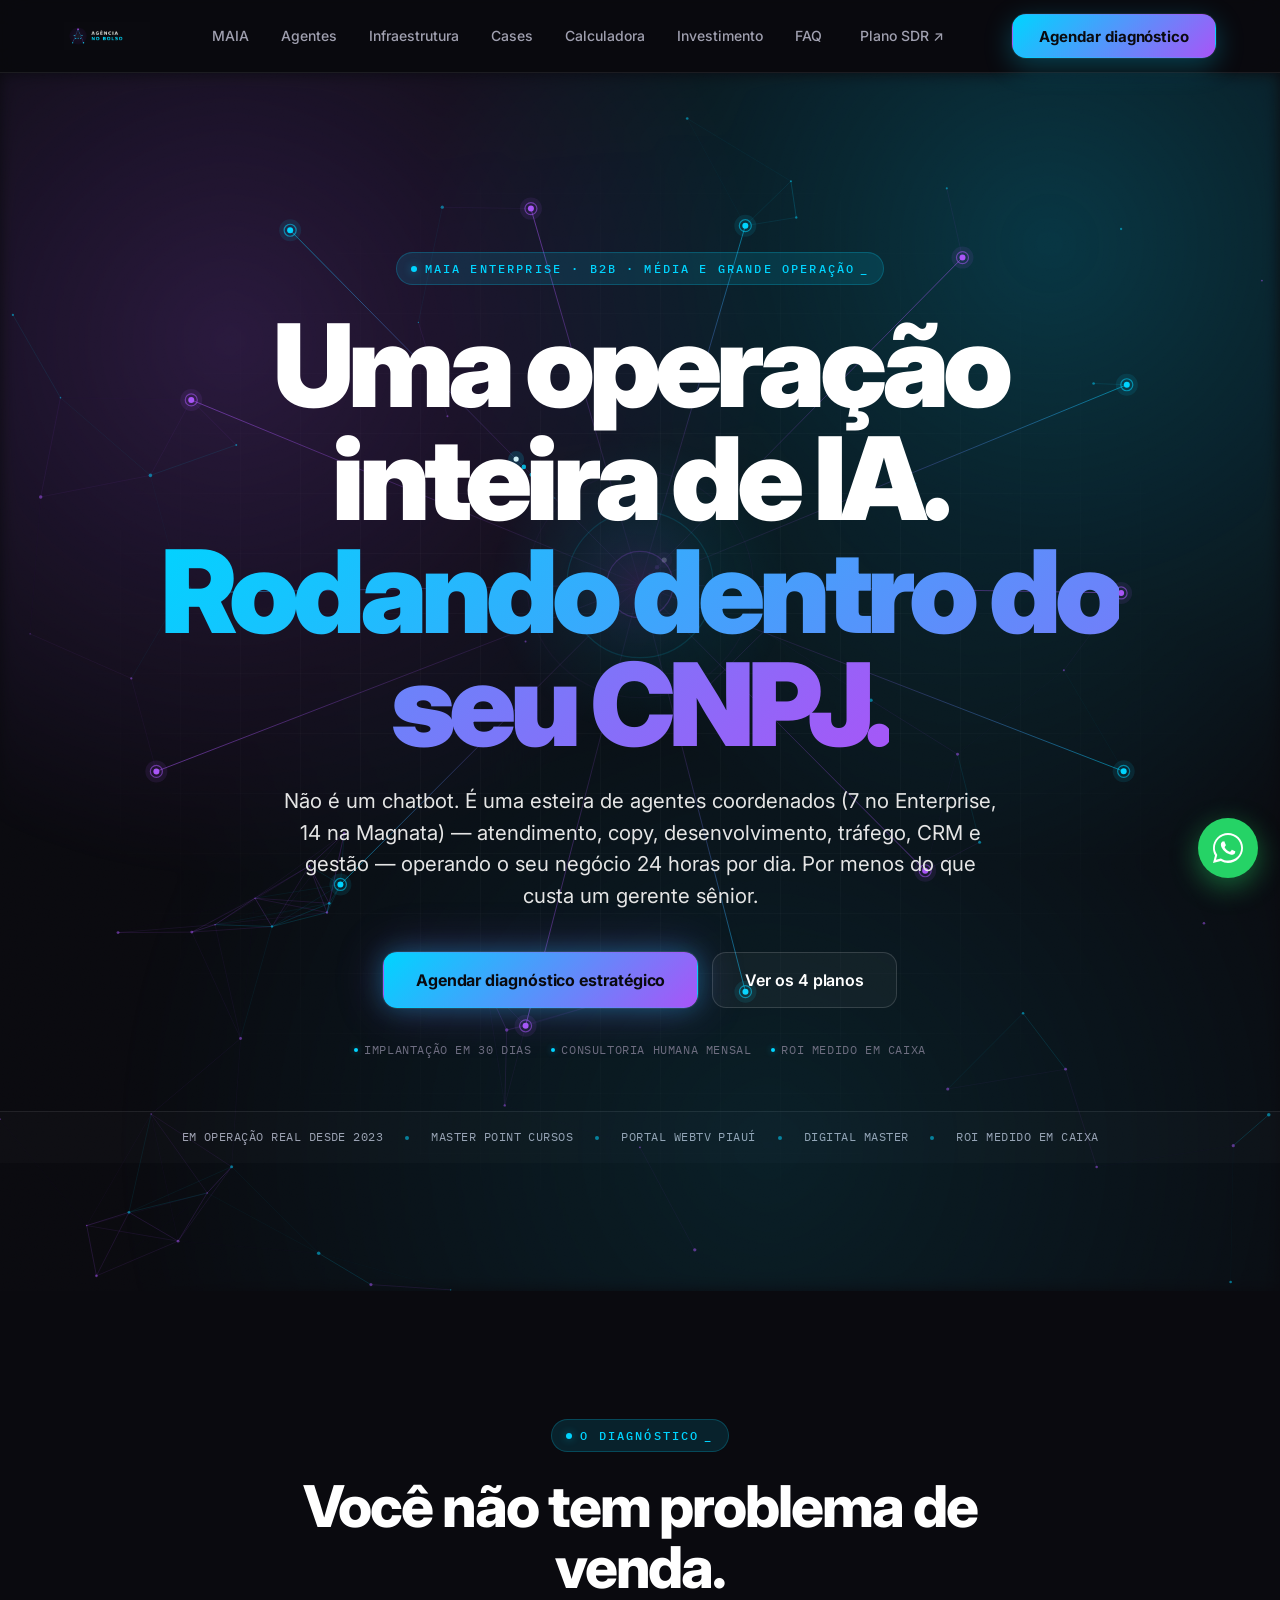
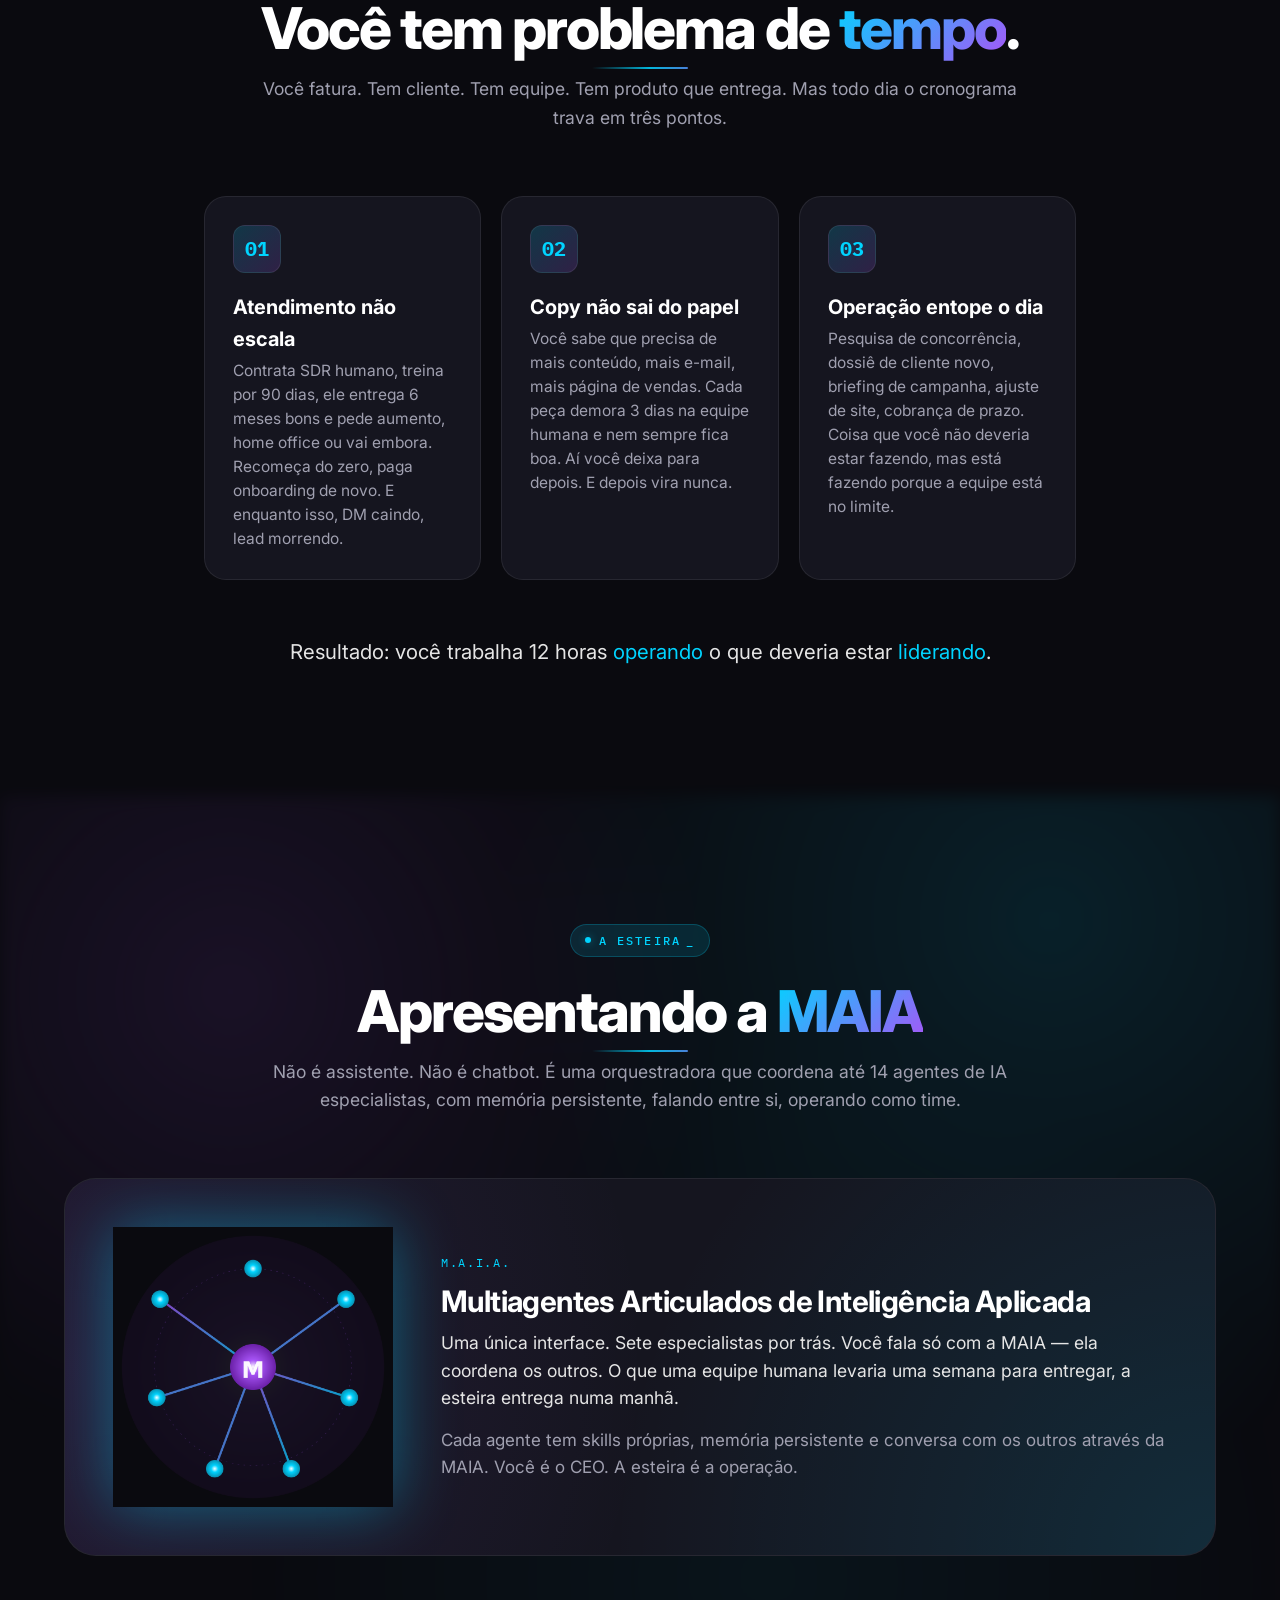
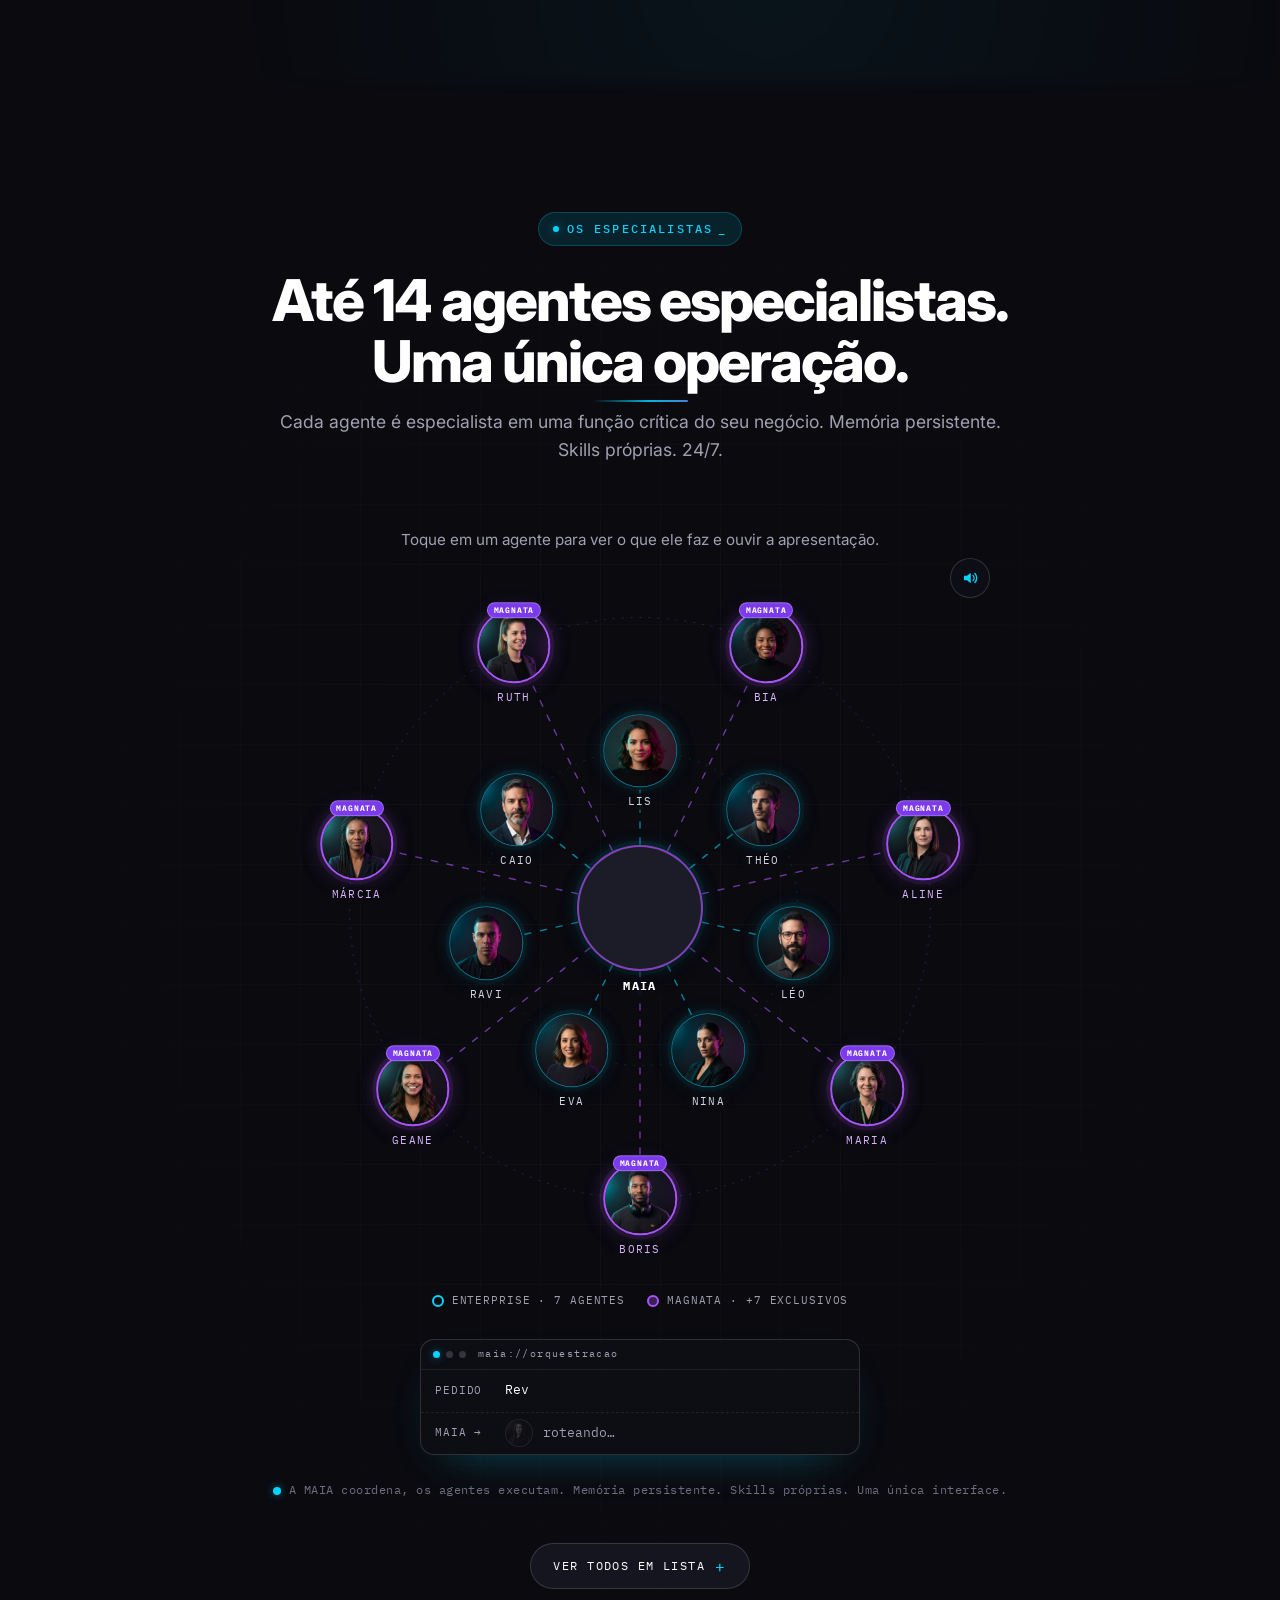
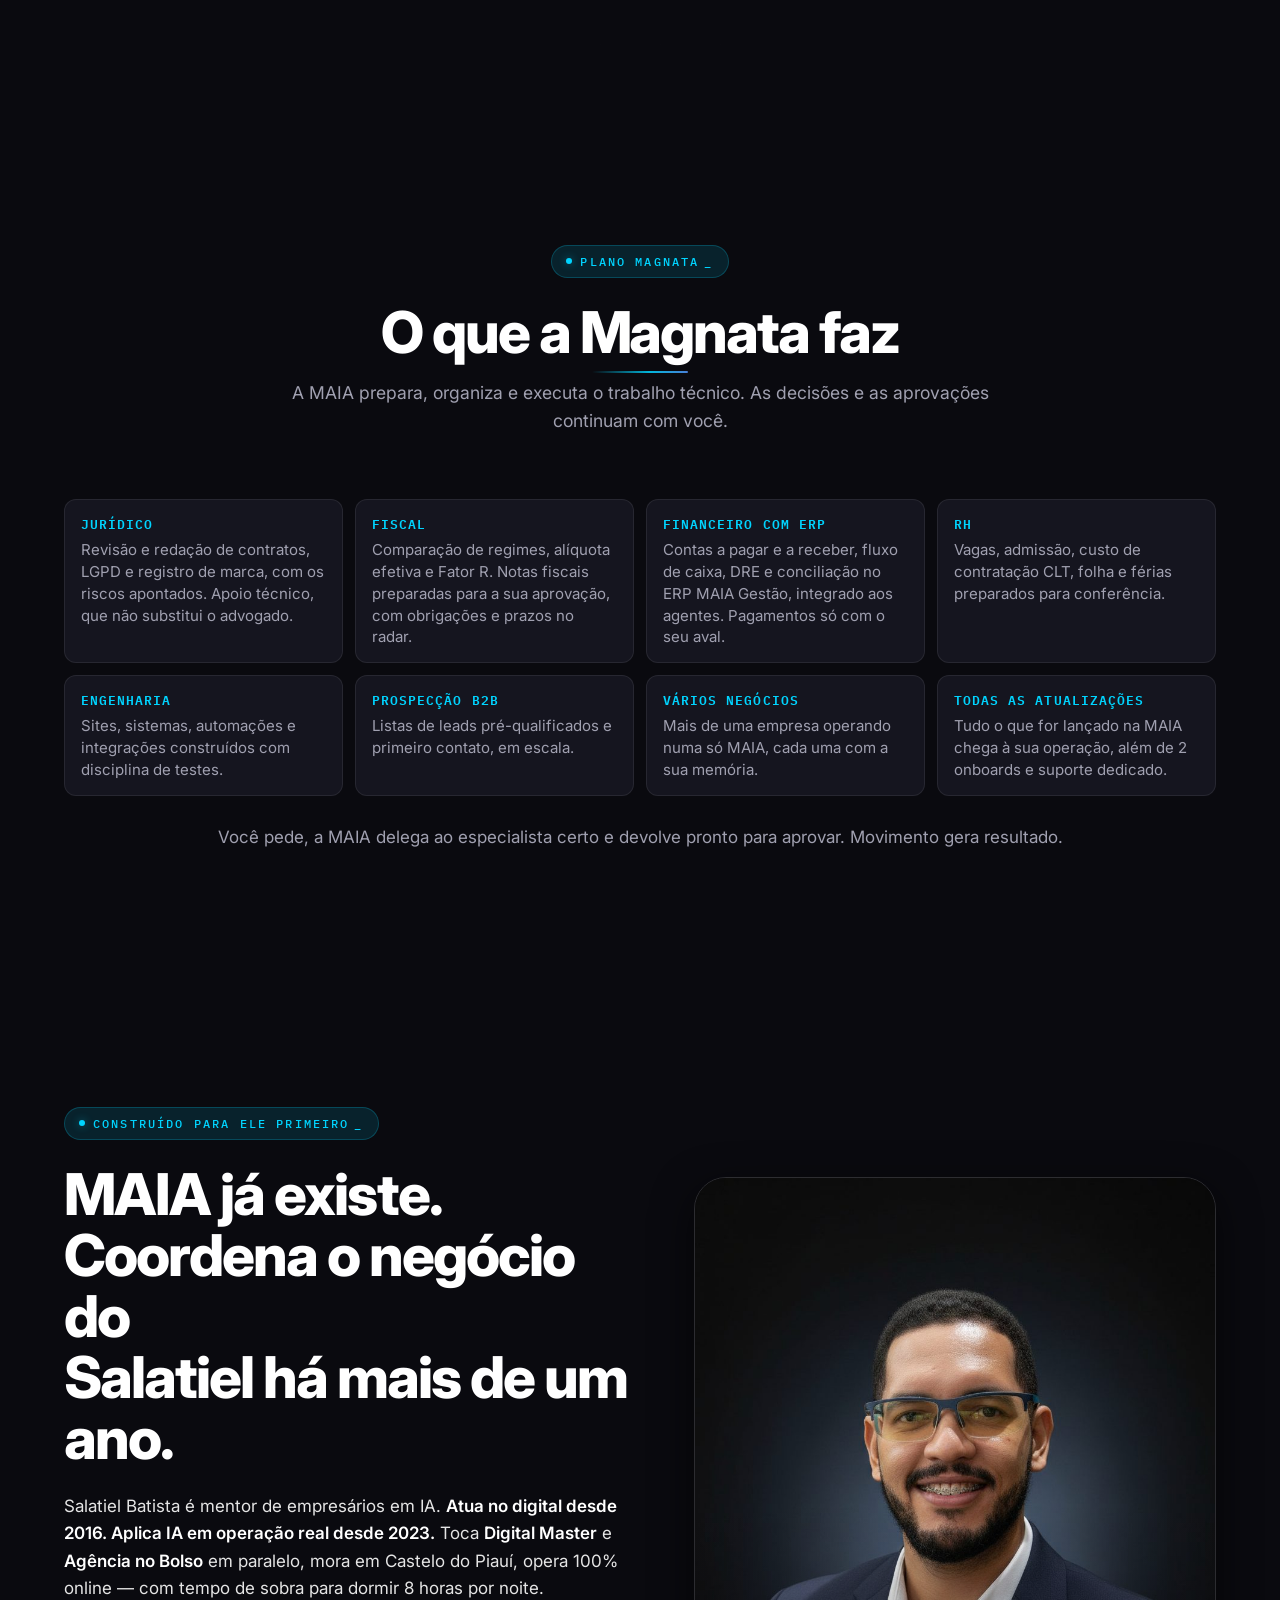
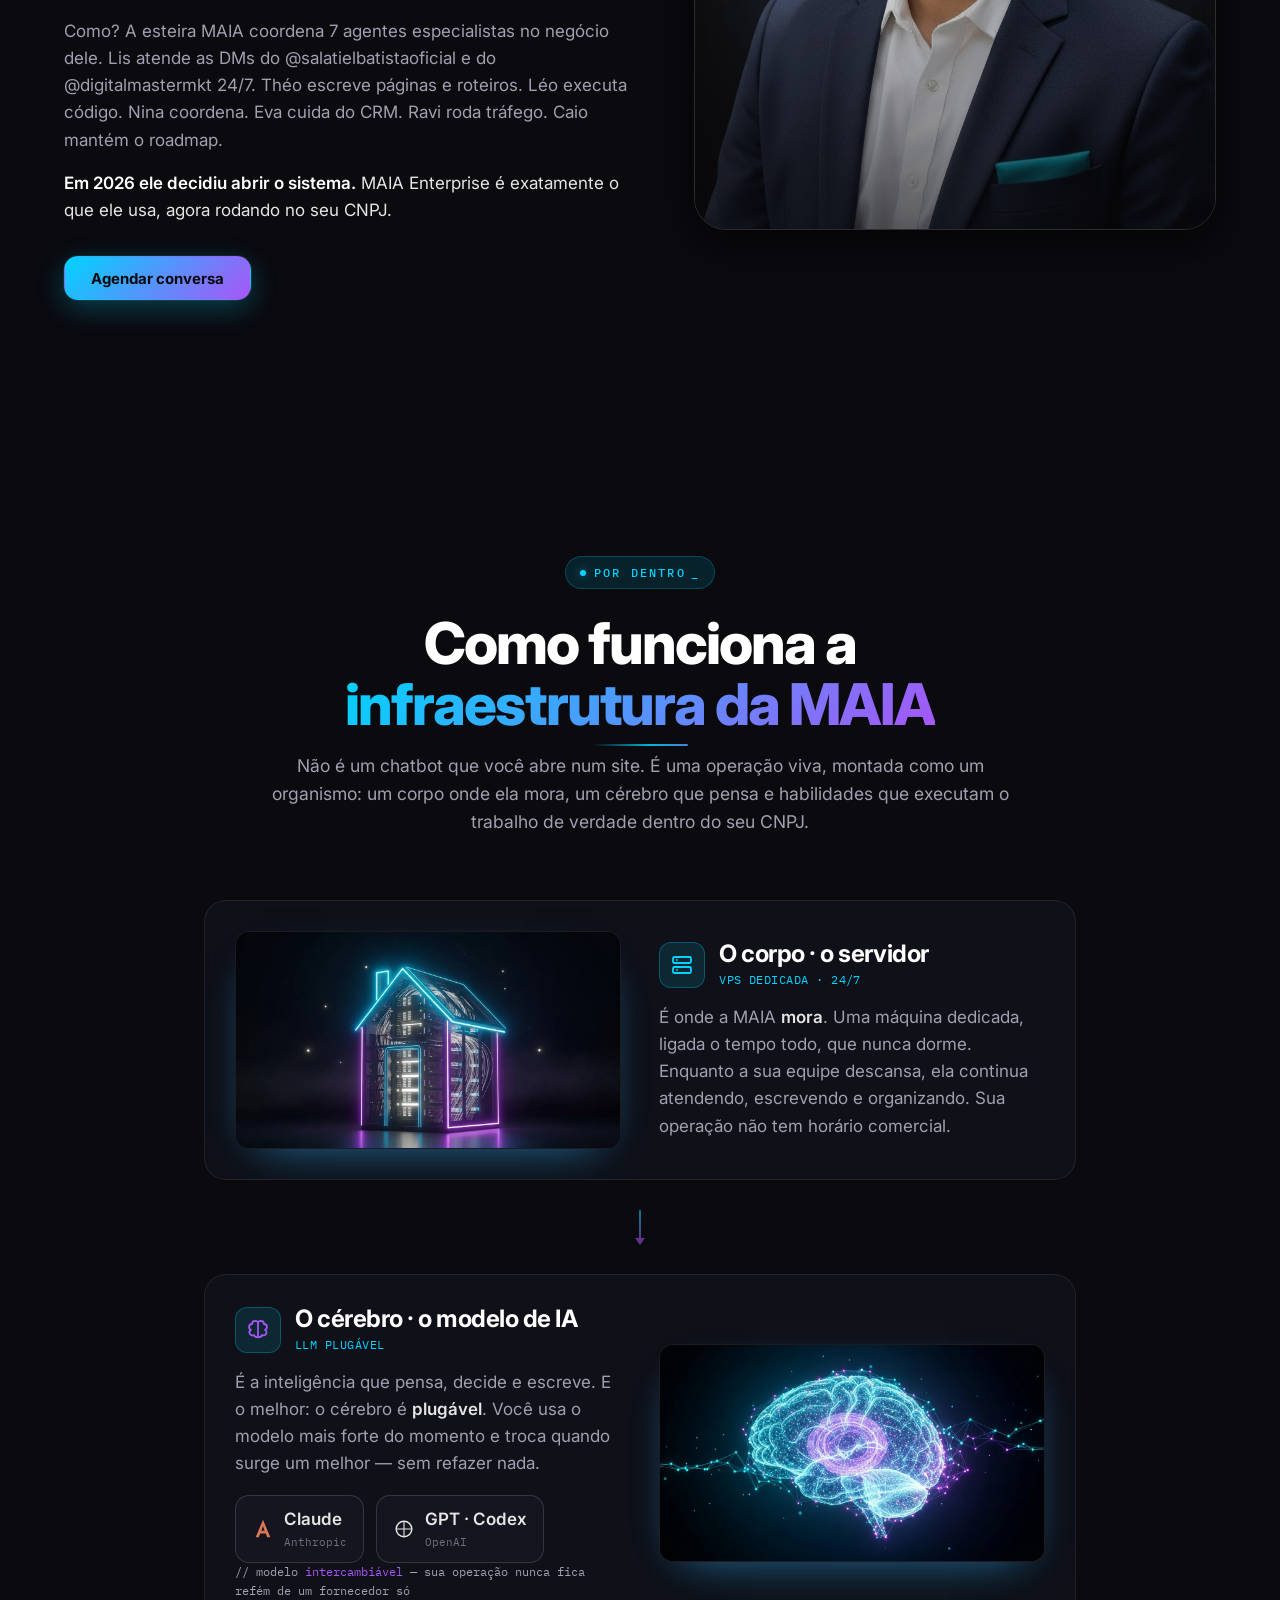
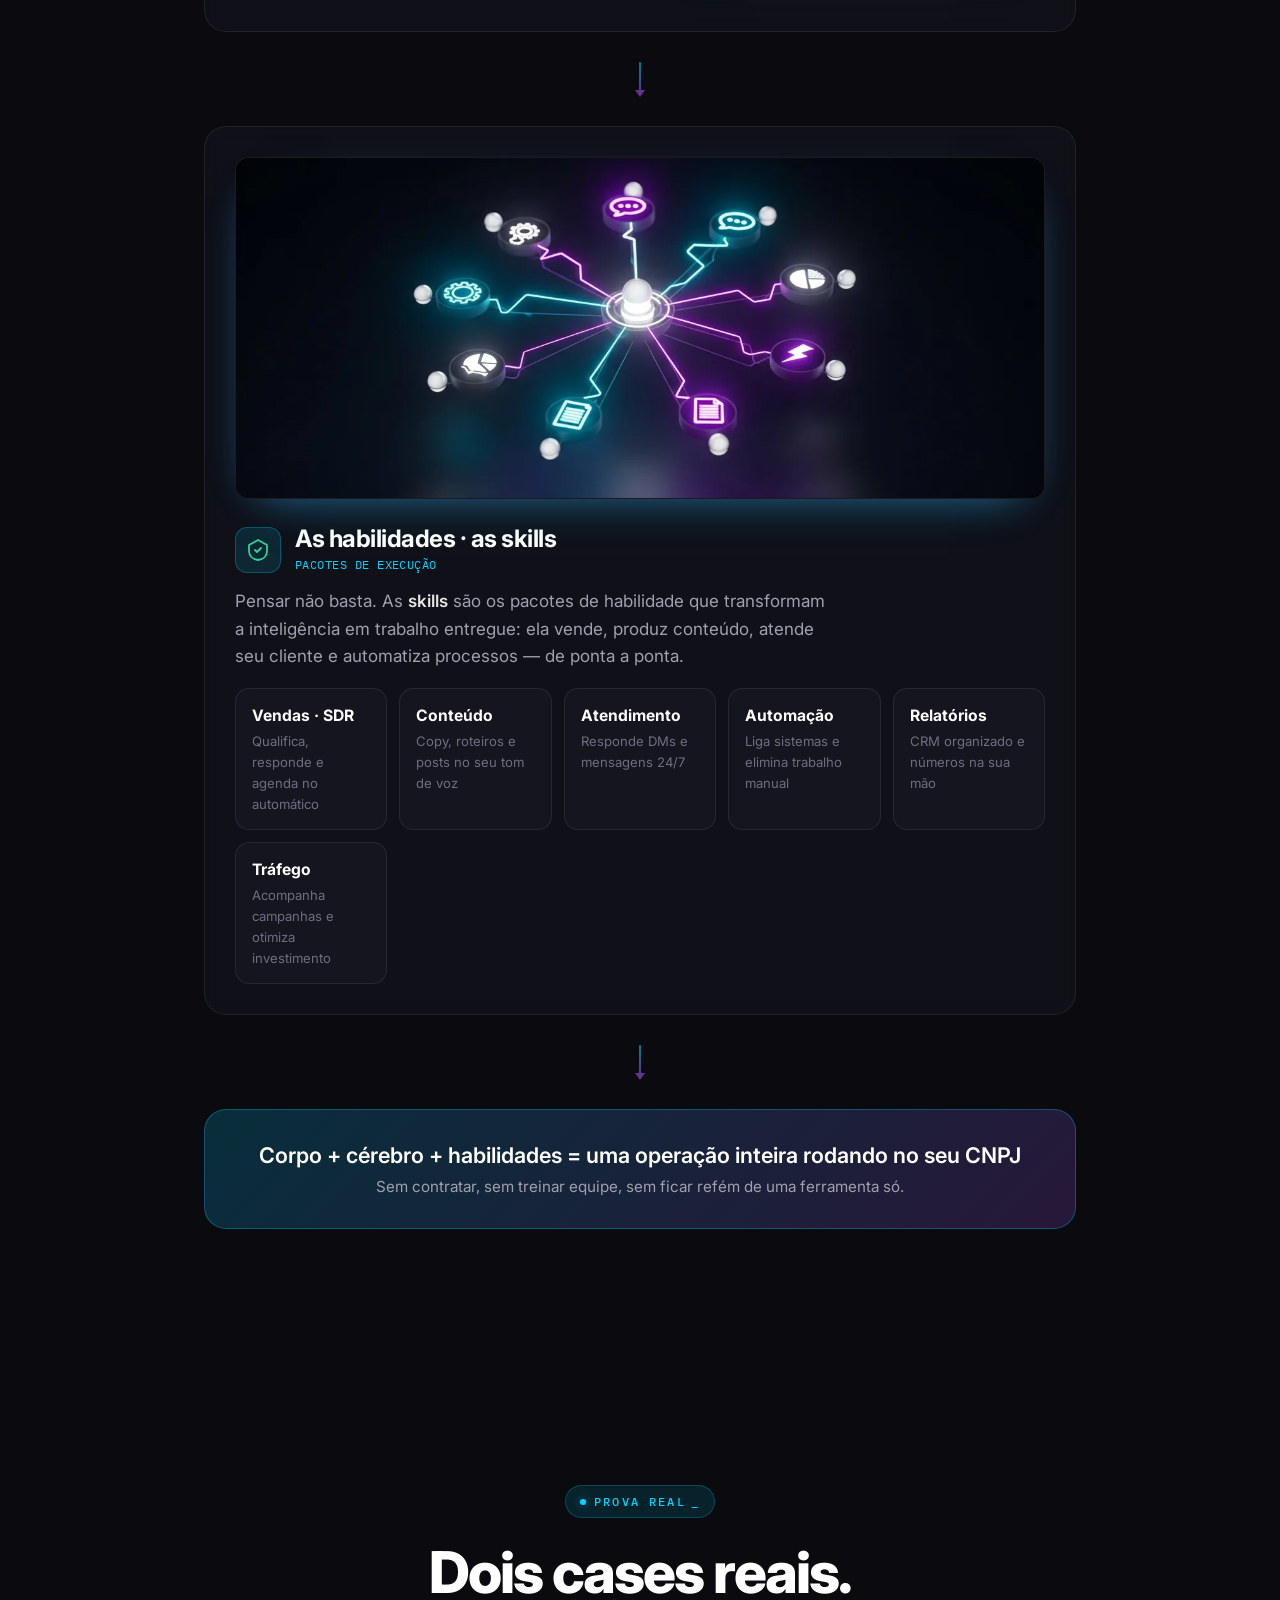
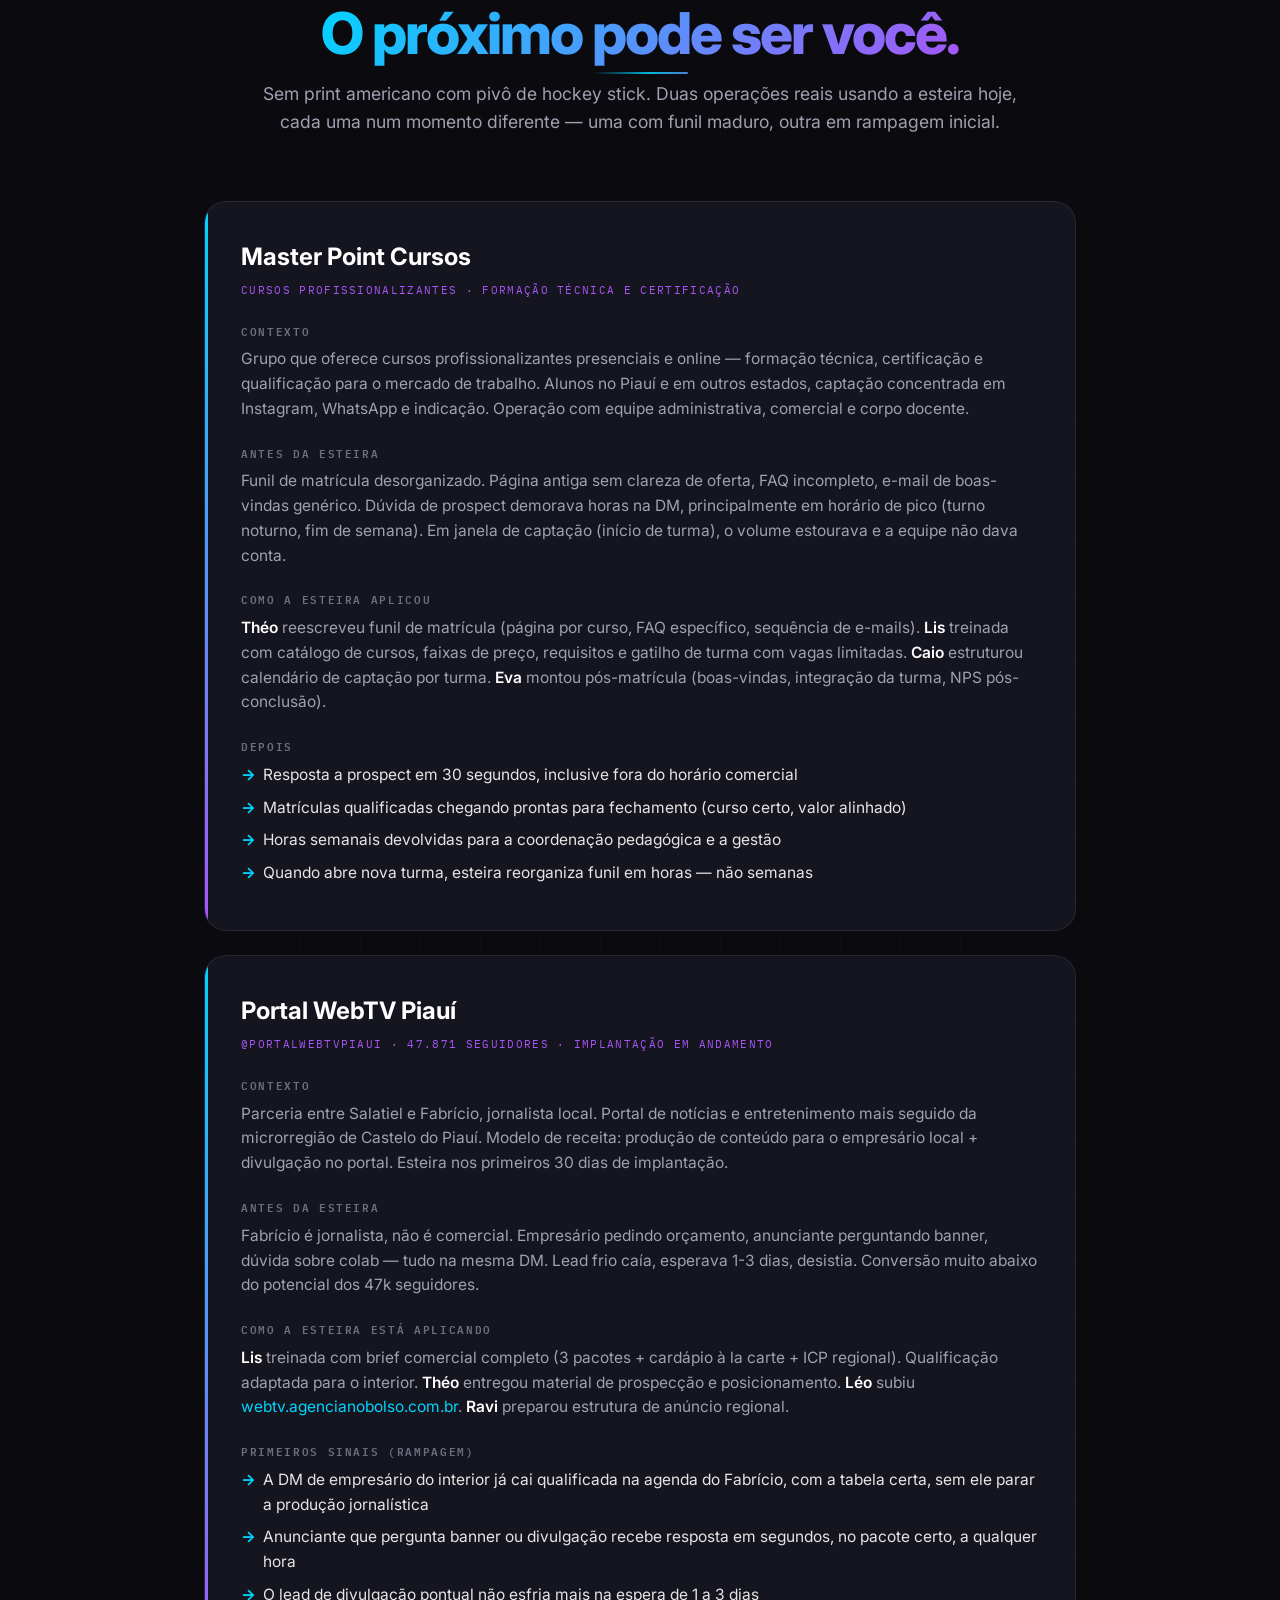
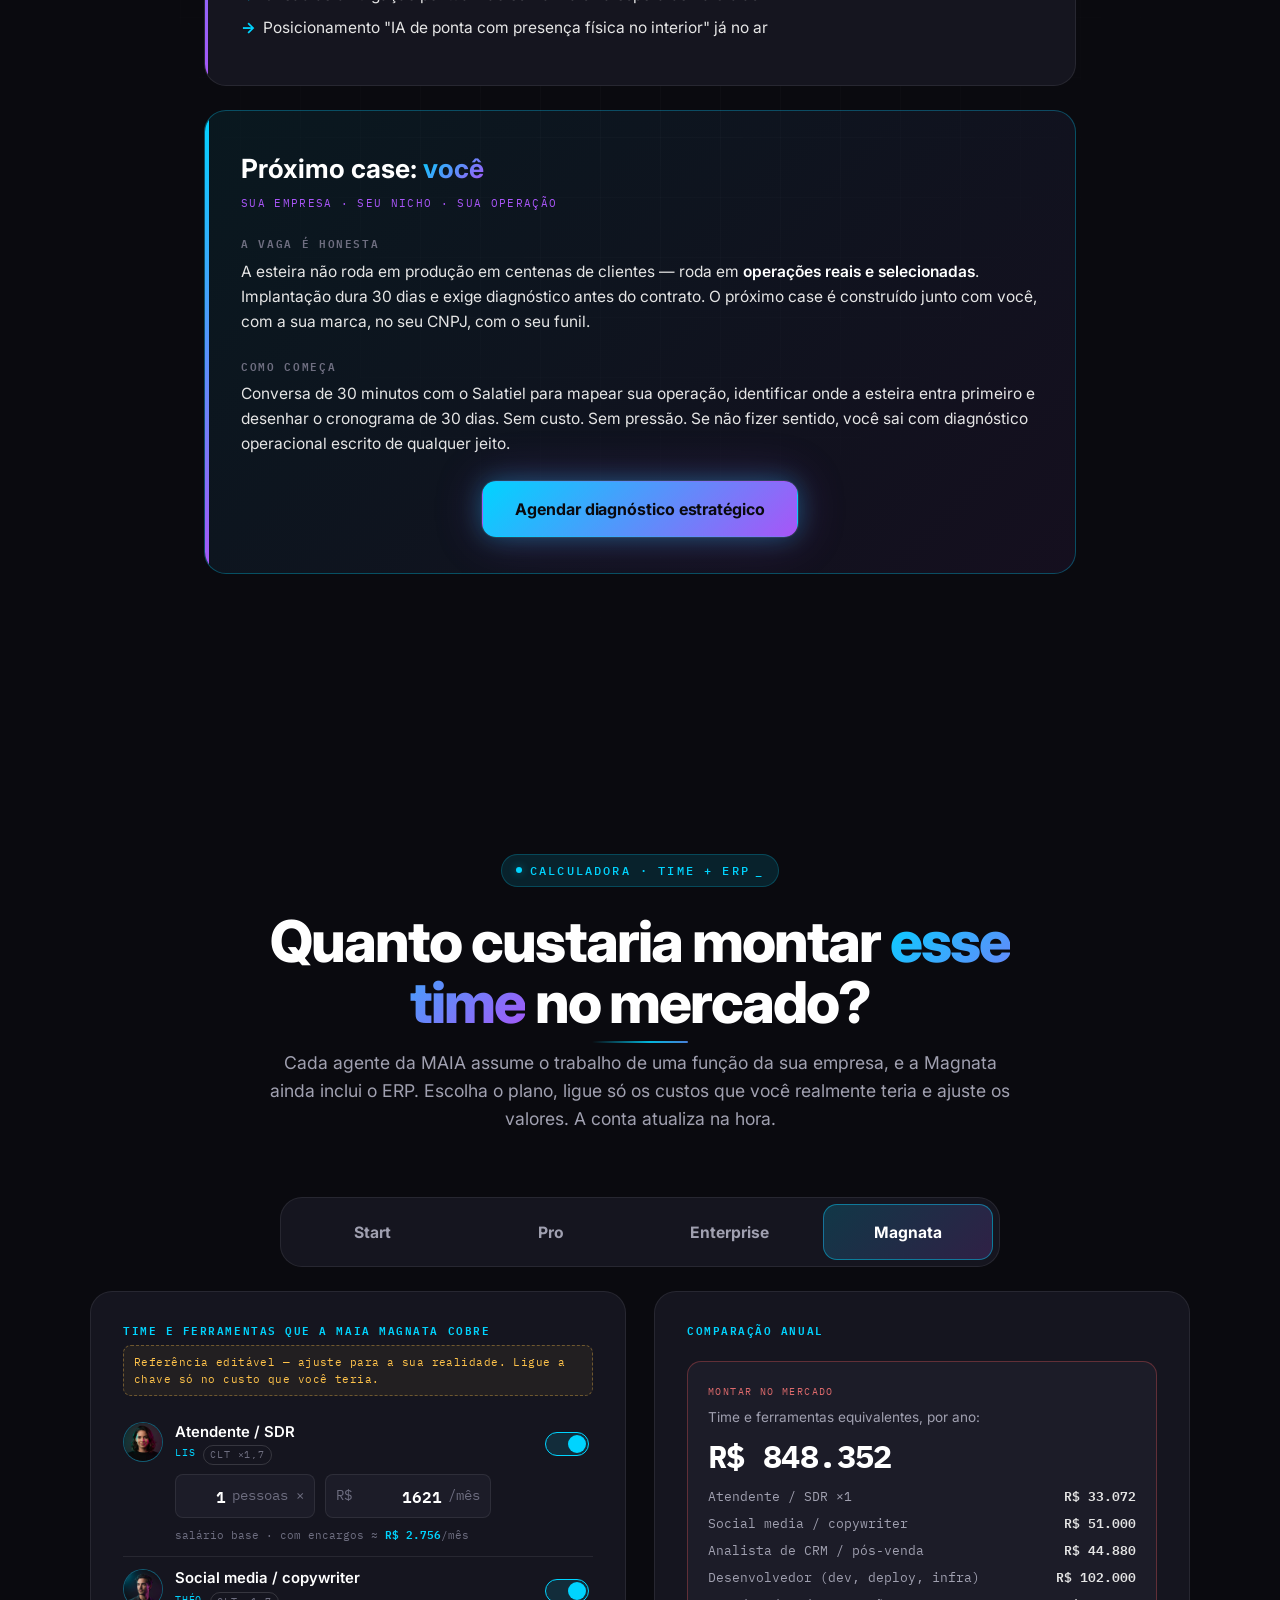
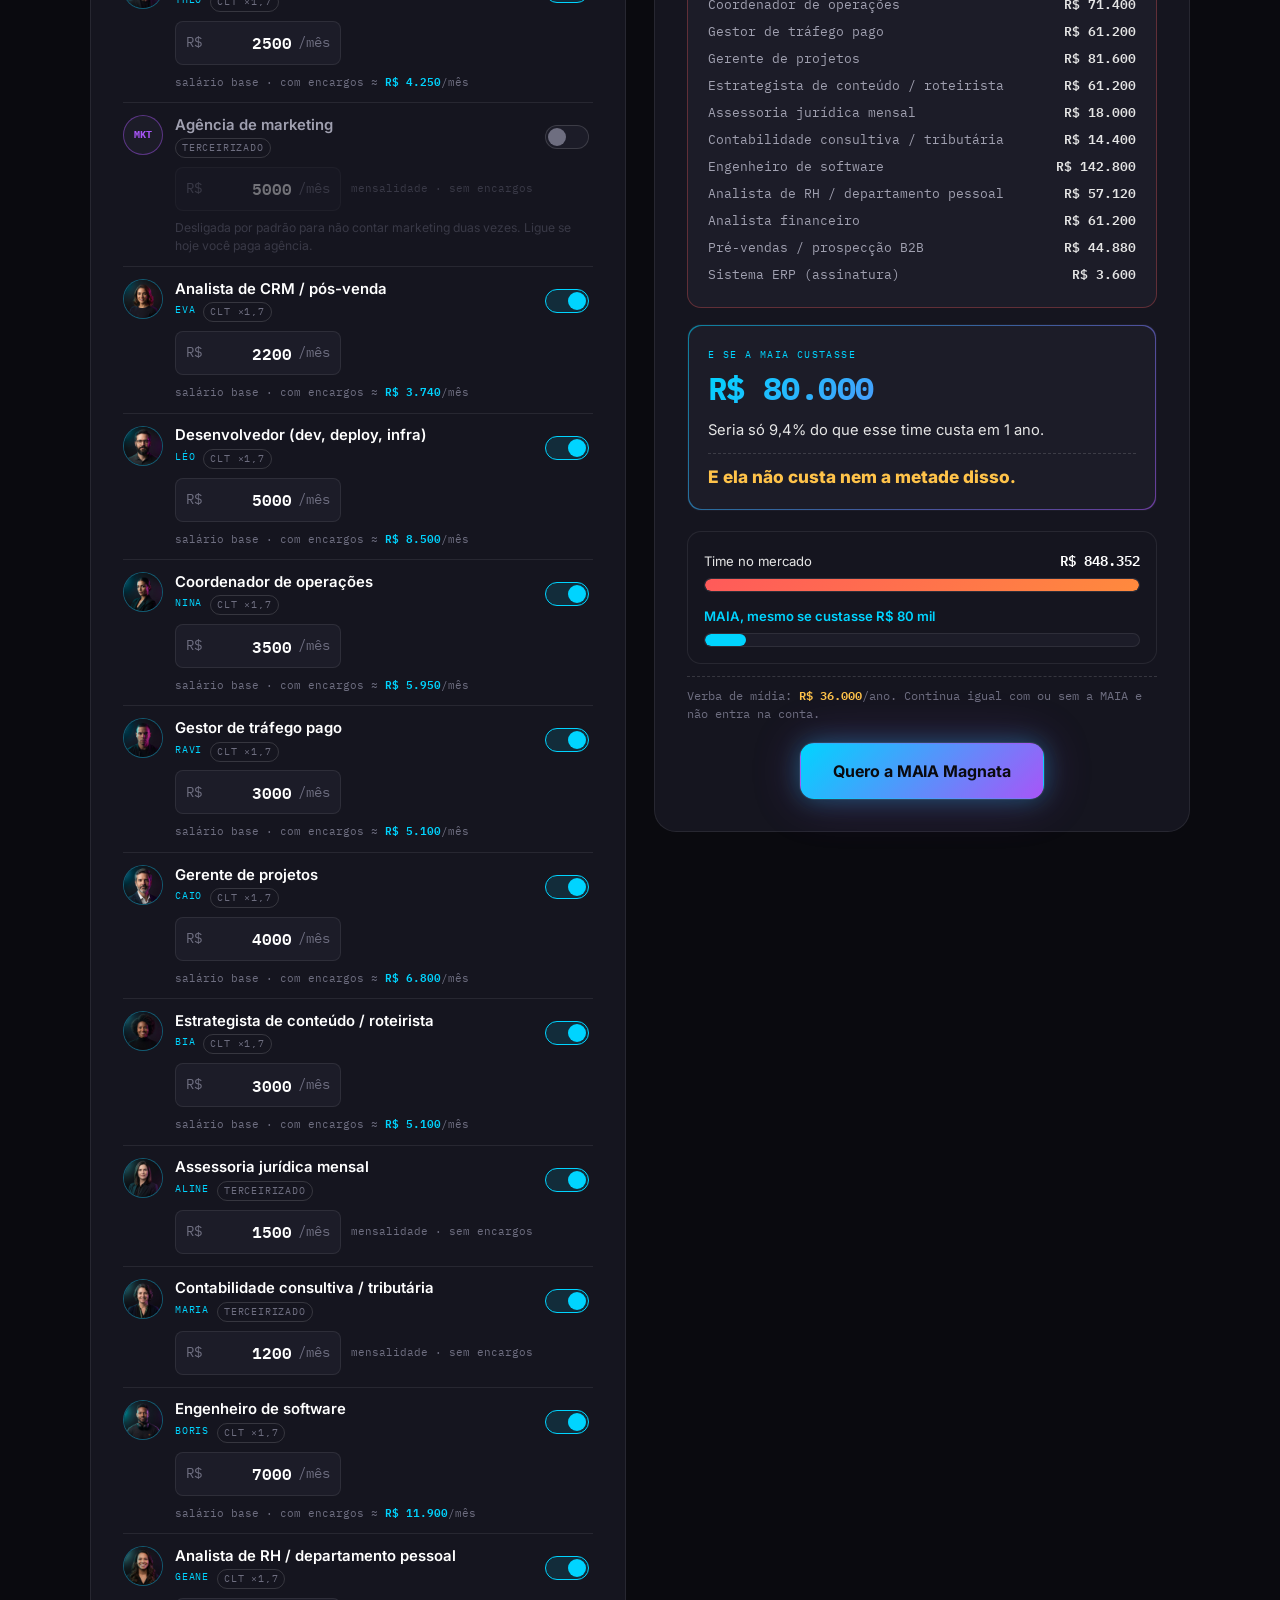
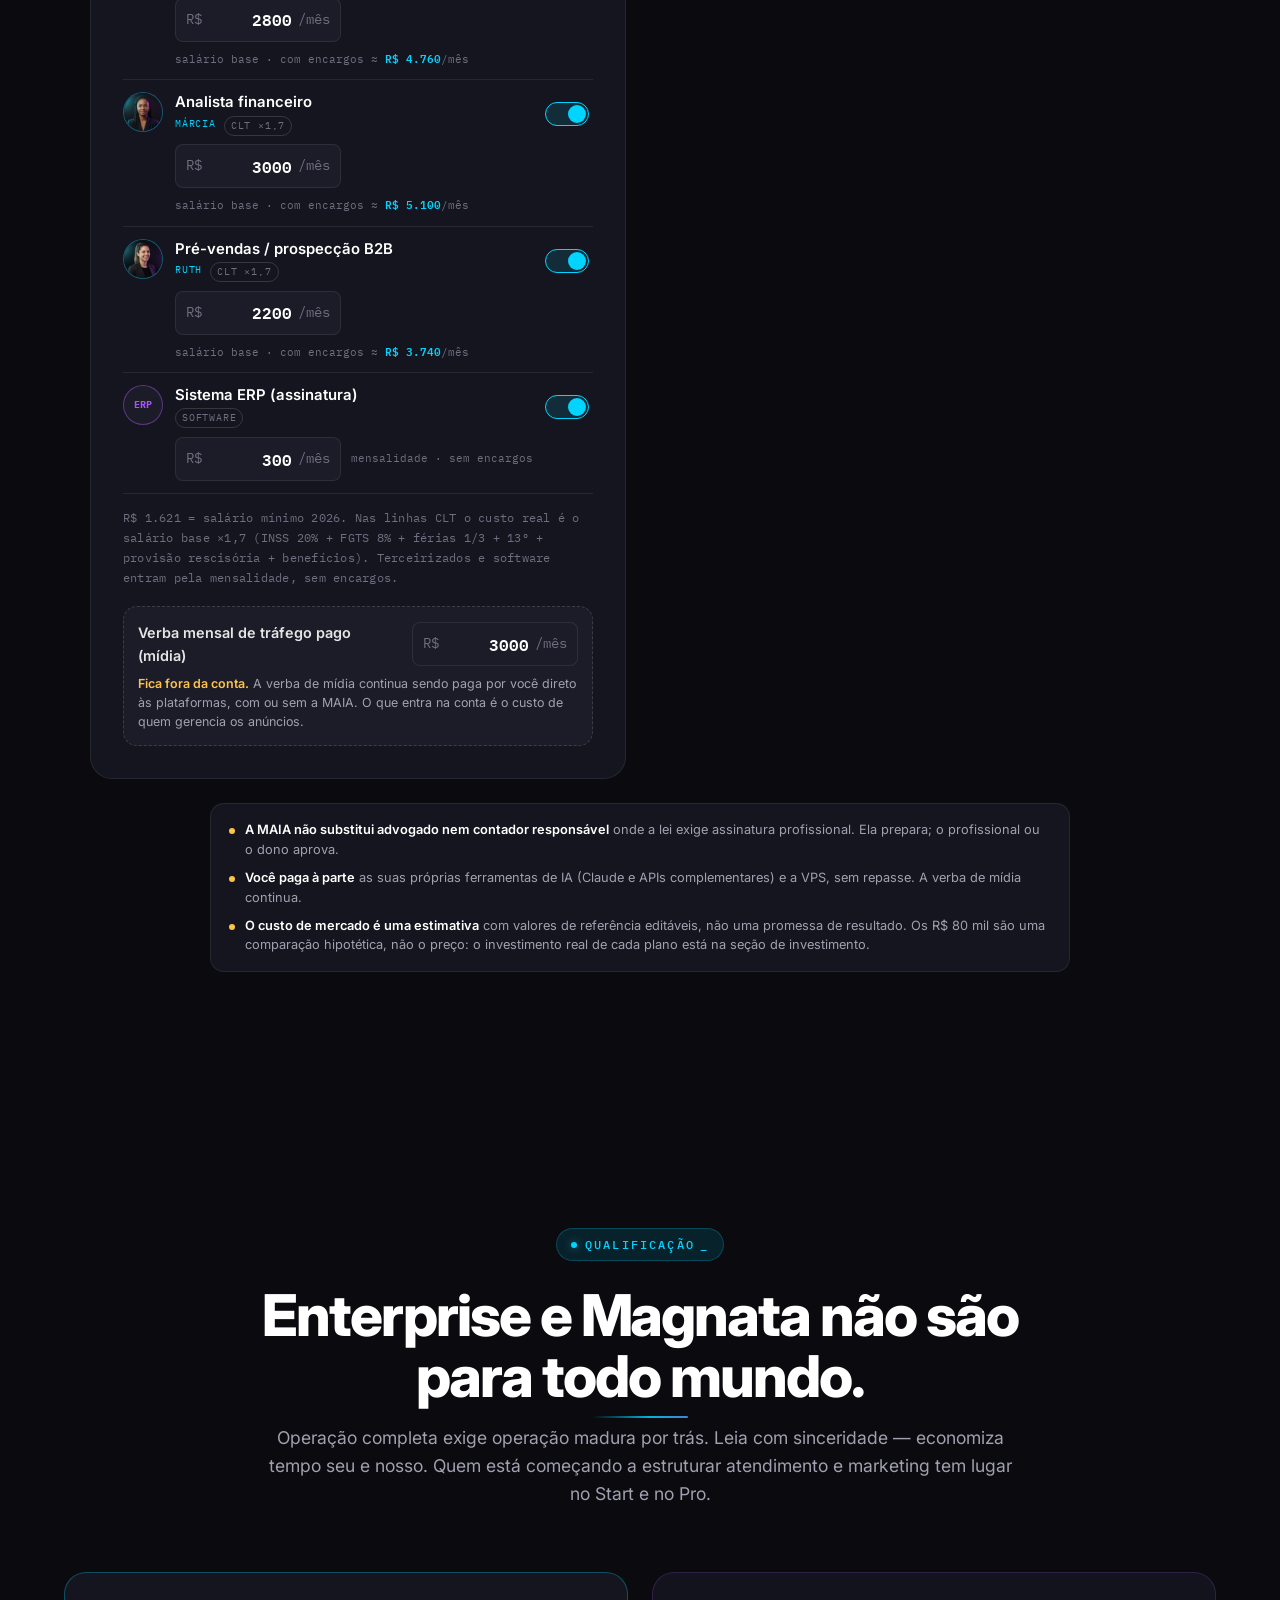
==== commit 049bd589: "Prévia do link: imagem nova og-maia.jpg (lp) e etiquetas og/twitter corrigidas" ====
--- a/index.html
+++ b/index.html
@@ -13,10 +13,19 @@
 <meta property="og:type" content="website">
 <meta property="og:title" content="Agência no Bolso · MAIA Enterprise">
 <meta property="og:description" content="Sua empresa. Com IA real. Uma esteira de agentes coordenados rodando no seu CNPJ. Quatro planos, do Start ao Magnata, com até 14 agentes especialistas.">
-<meta property="og:url" content="https://agencianobolso.com.br/">
-<meta property="og:image" content="https://agencianobolso.com.br/assets/og-enterprise.png">
+<meta property="og:site_name" content="Agência no Bolso — MaIA">
+<meta property="og:url" content="https://lp.agencianobolso.com.br/">
+<meta property="og:image" content="https://lp.agencianobolso.com.br/assets/og-maia.jpg?v=2">
+<meta property="og:image:secure_url" content="https://lp.agencianobolso.com.br/assets/og-maia.jpg?v=2">
+<meta property="og:image:type" content="image/jpeg">
+<meta property="og:image:width" content="1200">
+<meta property="og:image:height" content="630">
+<meta property="og:image:alt" content="Agência no Bolso: Sua empresa. Com IA real. Até 14 agentes especialistas.">
 <meta property="og:locale" content="pt_BR">
 <meta name="twitter:card" content="summary_large_image">
+<meta name="twitter:title" content="Agência no Bolso · MAIA Enterprise">
+<meta name="twitter:description" content="Sua empresa. Com IA real. Uma esteira de agentes coordenados rodando no seu CNPJ. Quatro planos, do Start ao Magnata, com até 14 agentes especialistas.">
+<meta name="twitter:image" content="https://lp.agencianobolso.com.br/assets/og-maia.jpg?v=2">
 
 <link rel="icon" href="/assets/favicon.svg" type="image/svg+xml">
 
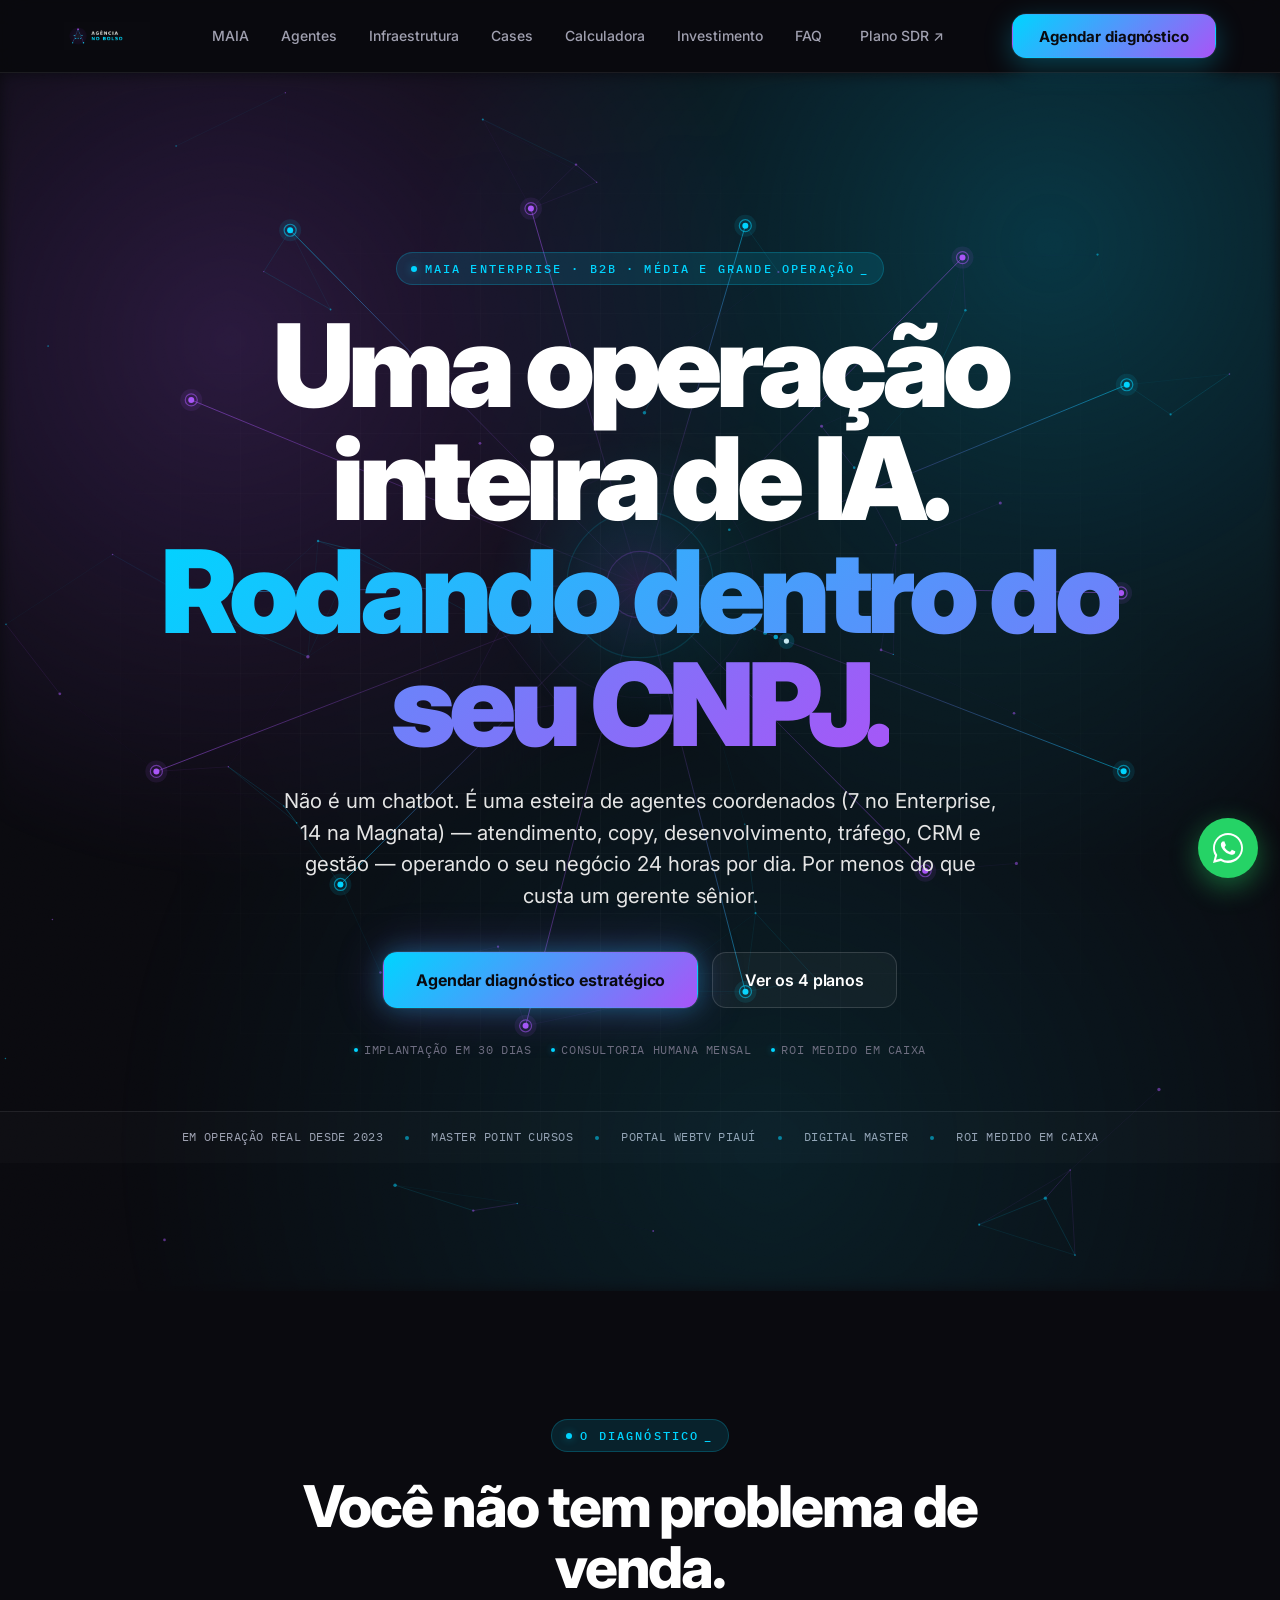
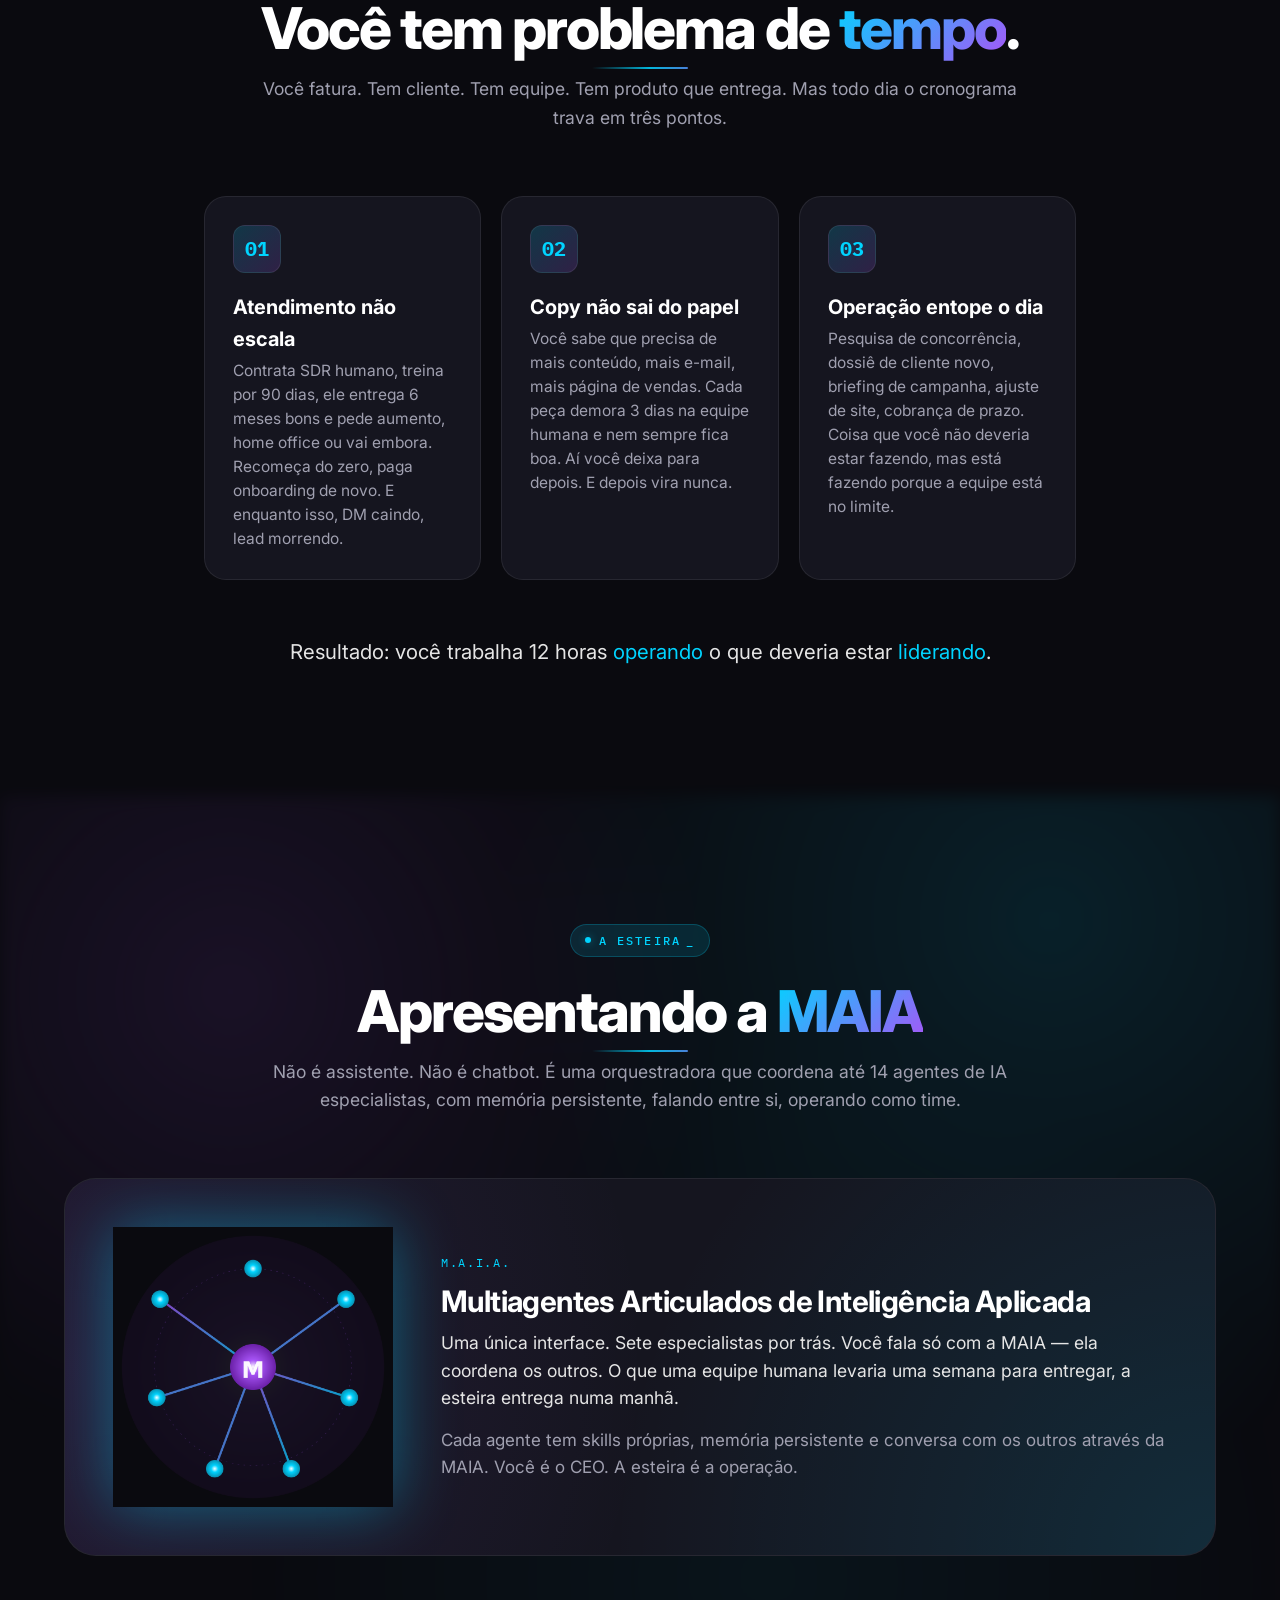
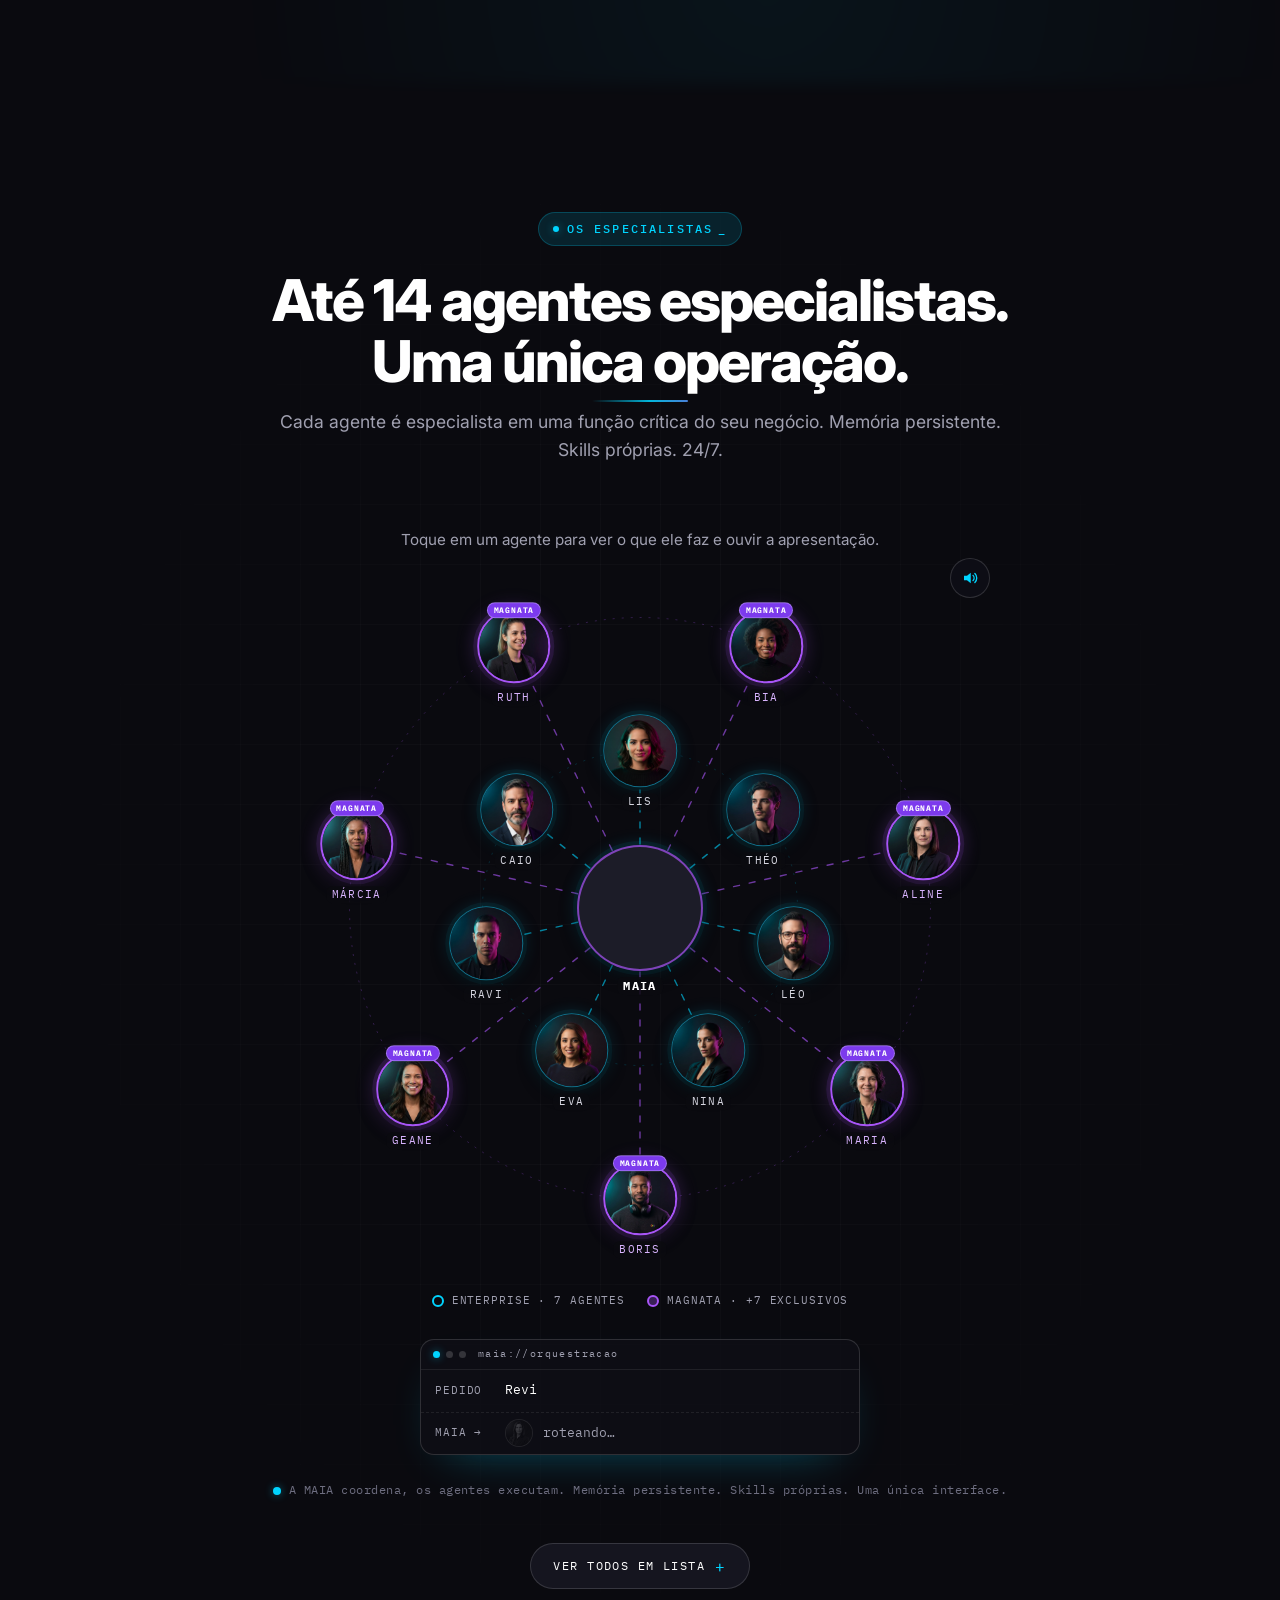
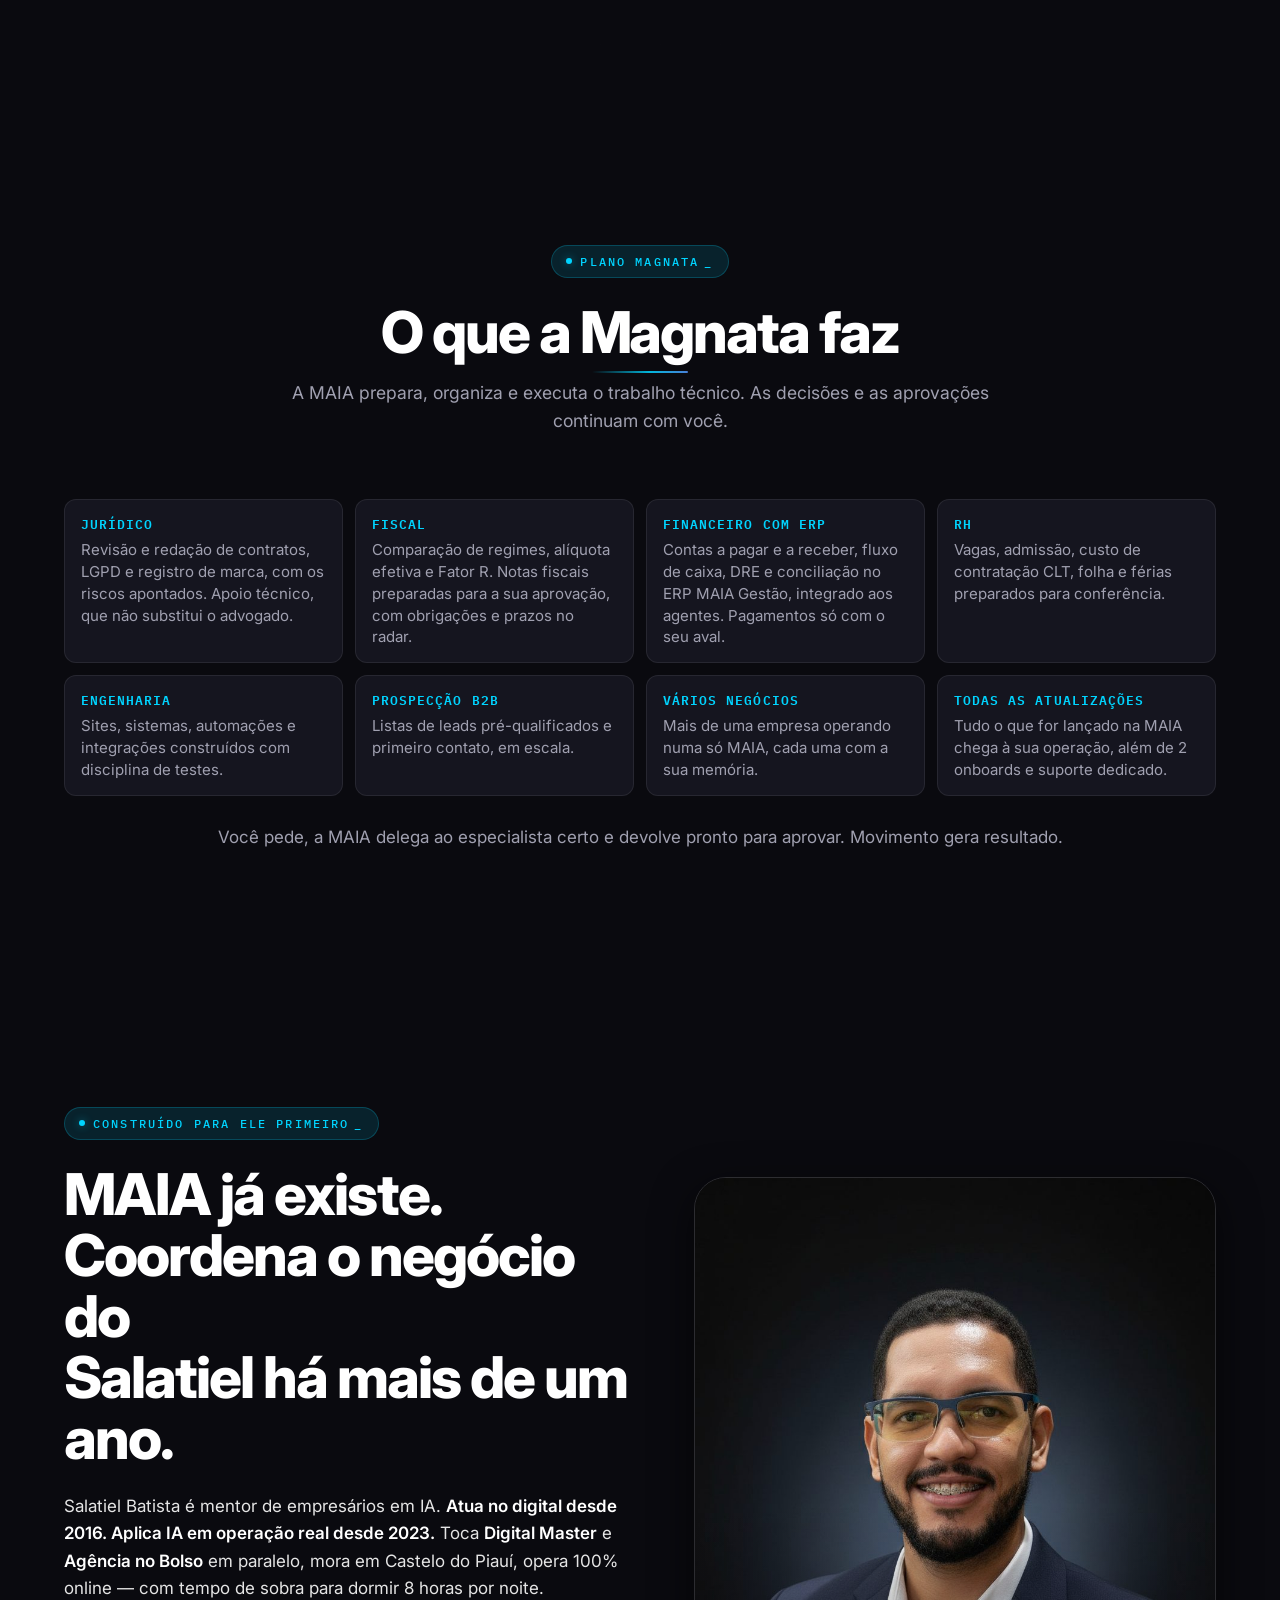
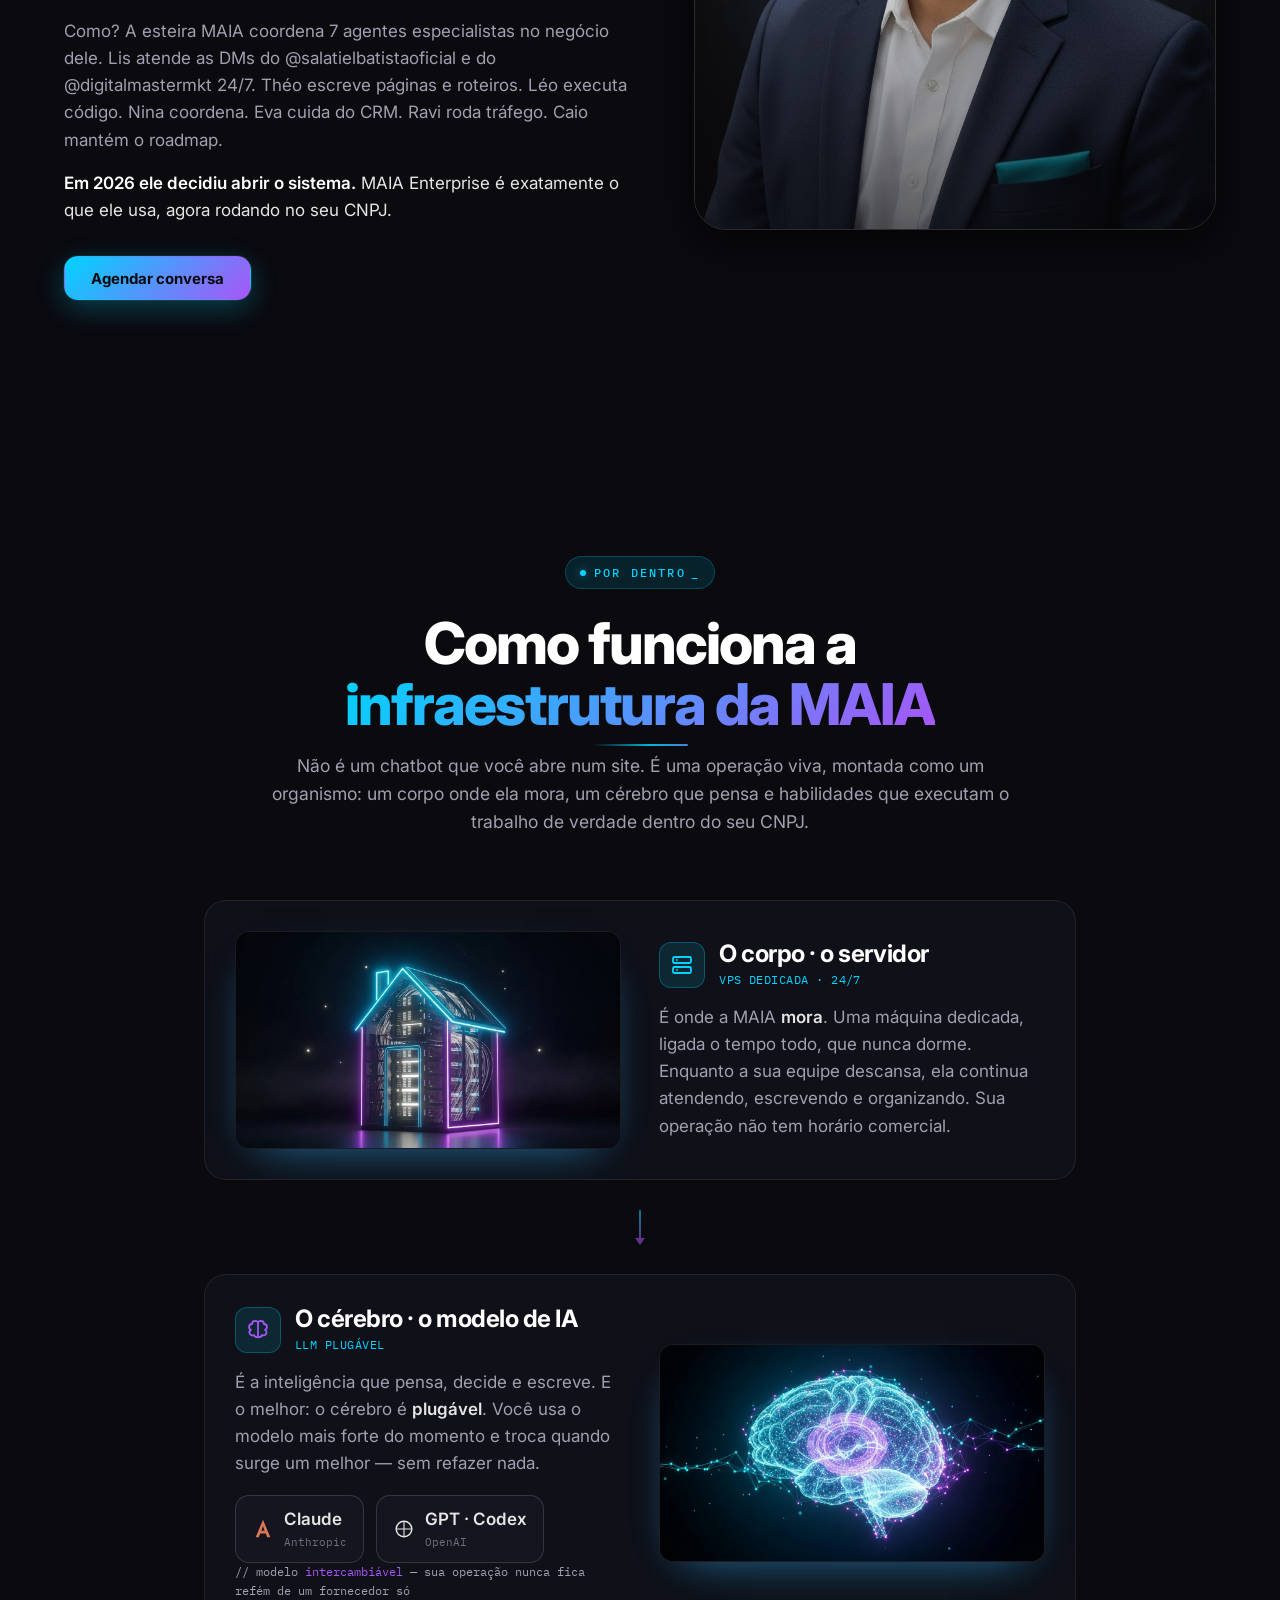
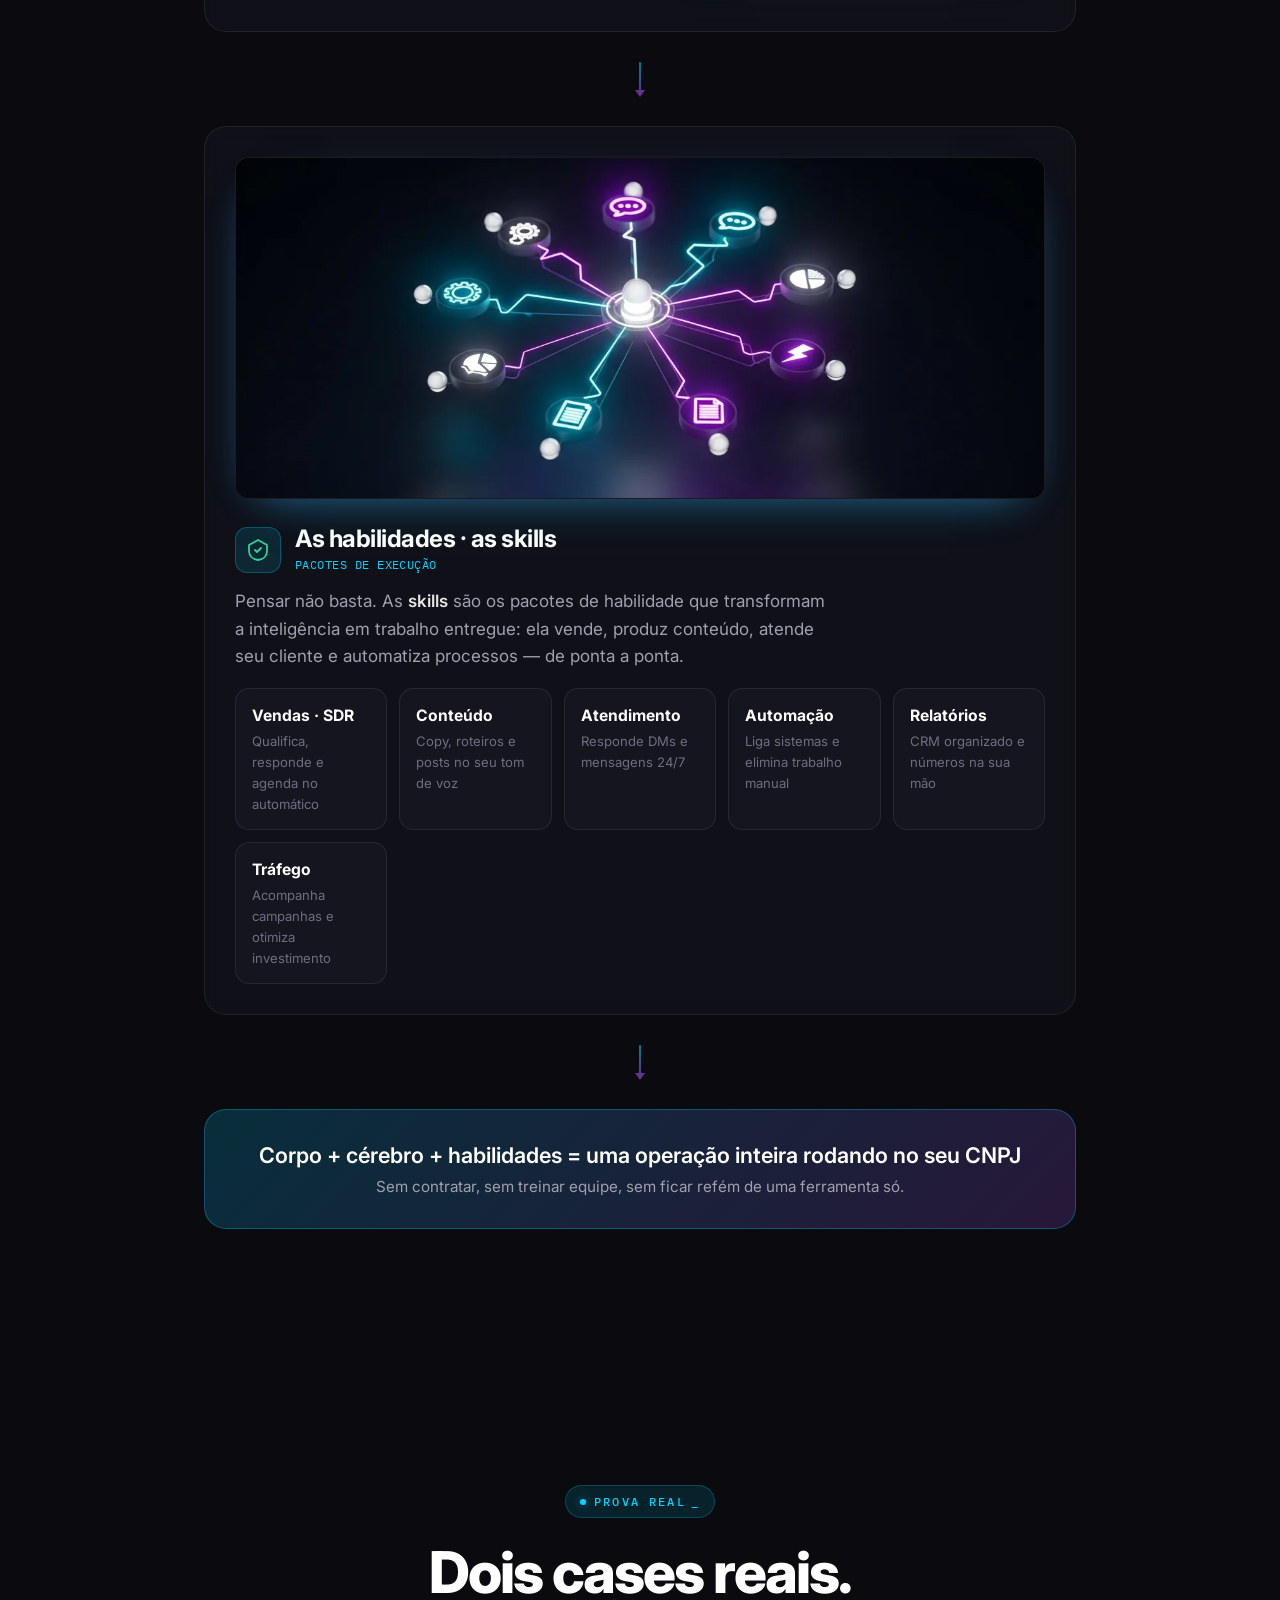
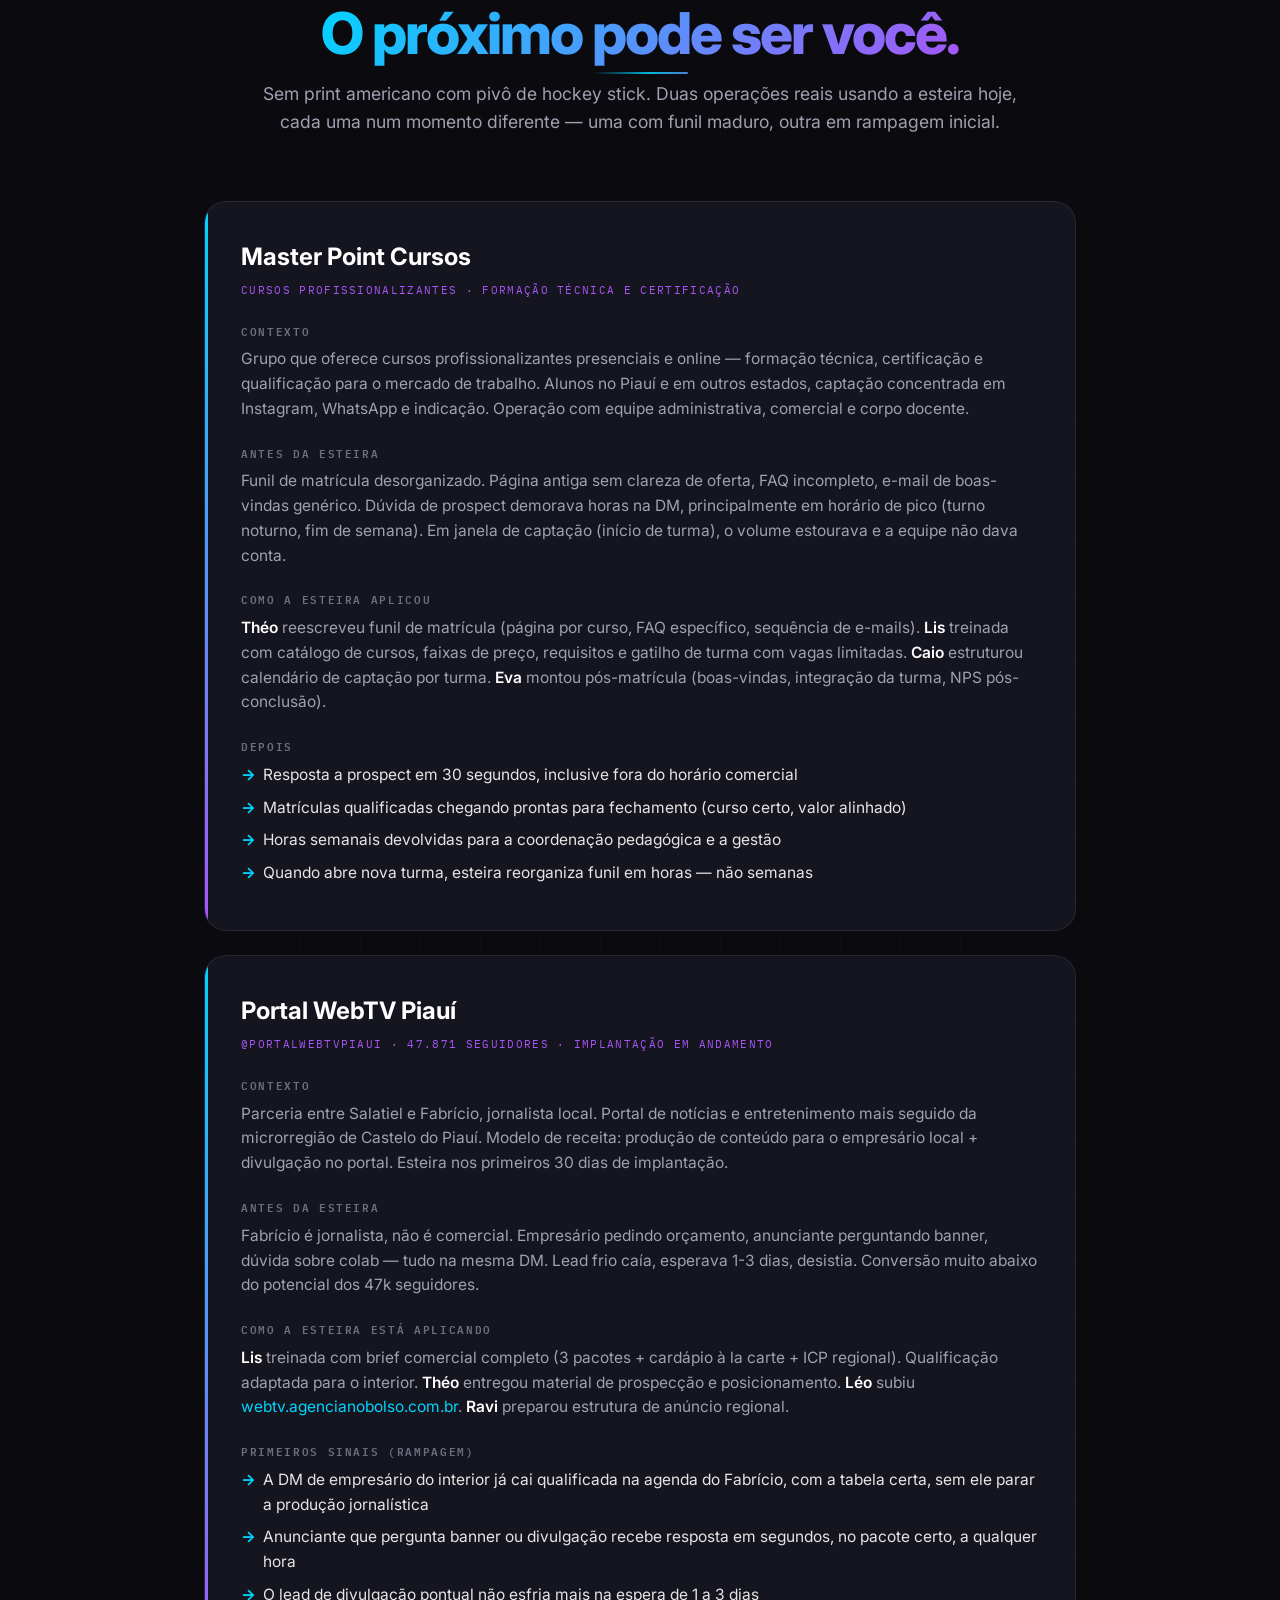
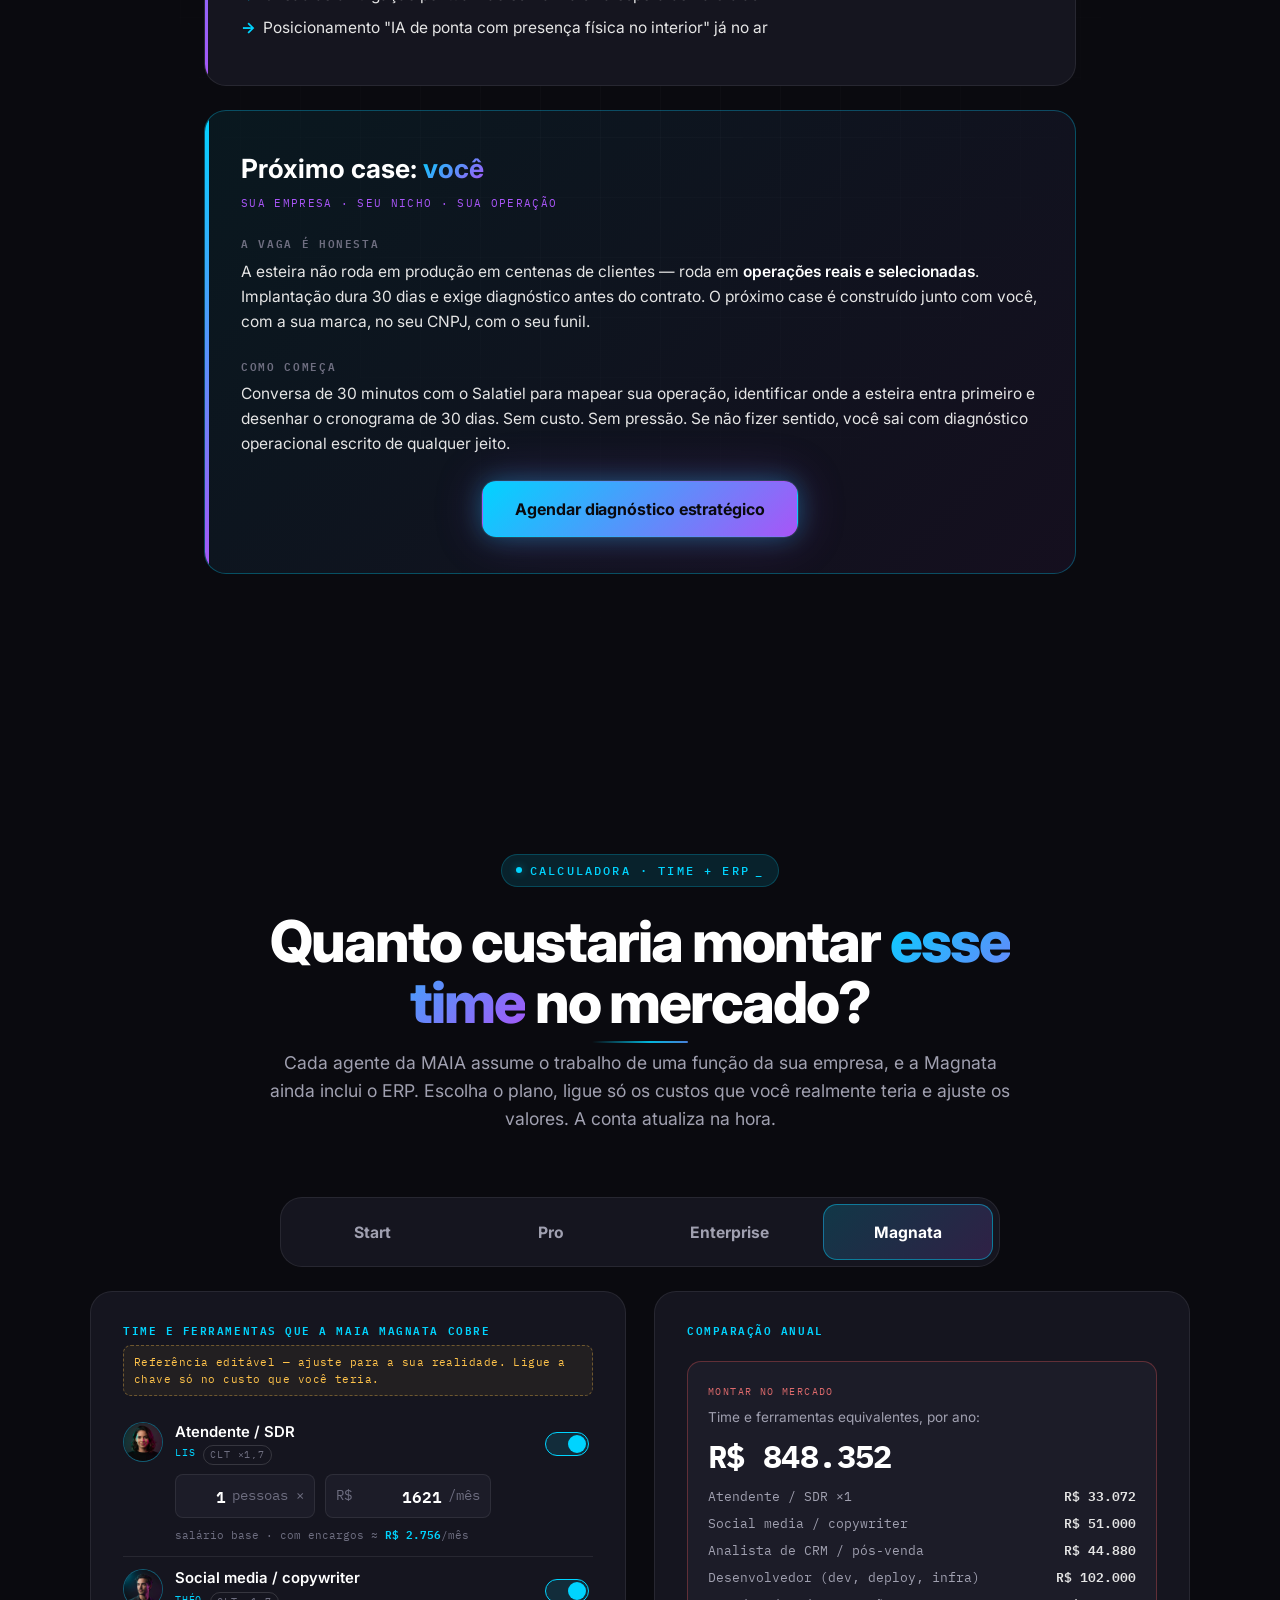
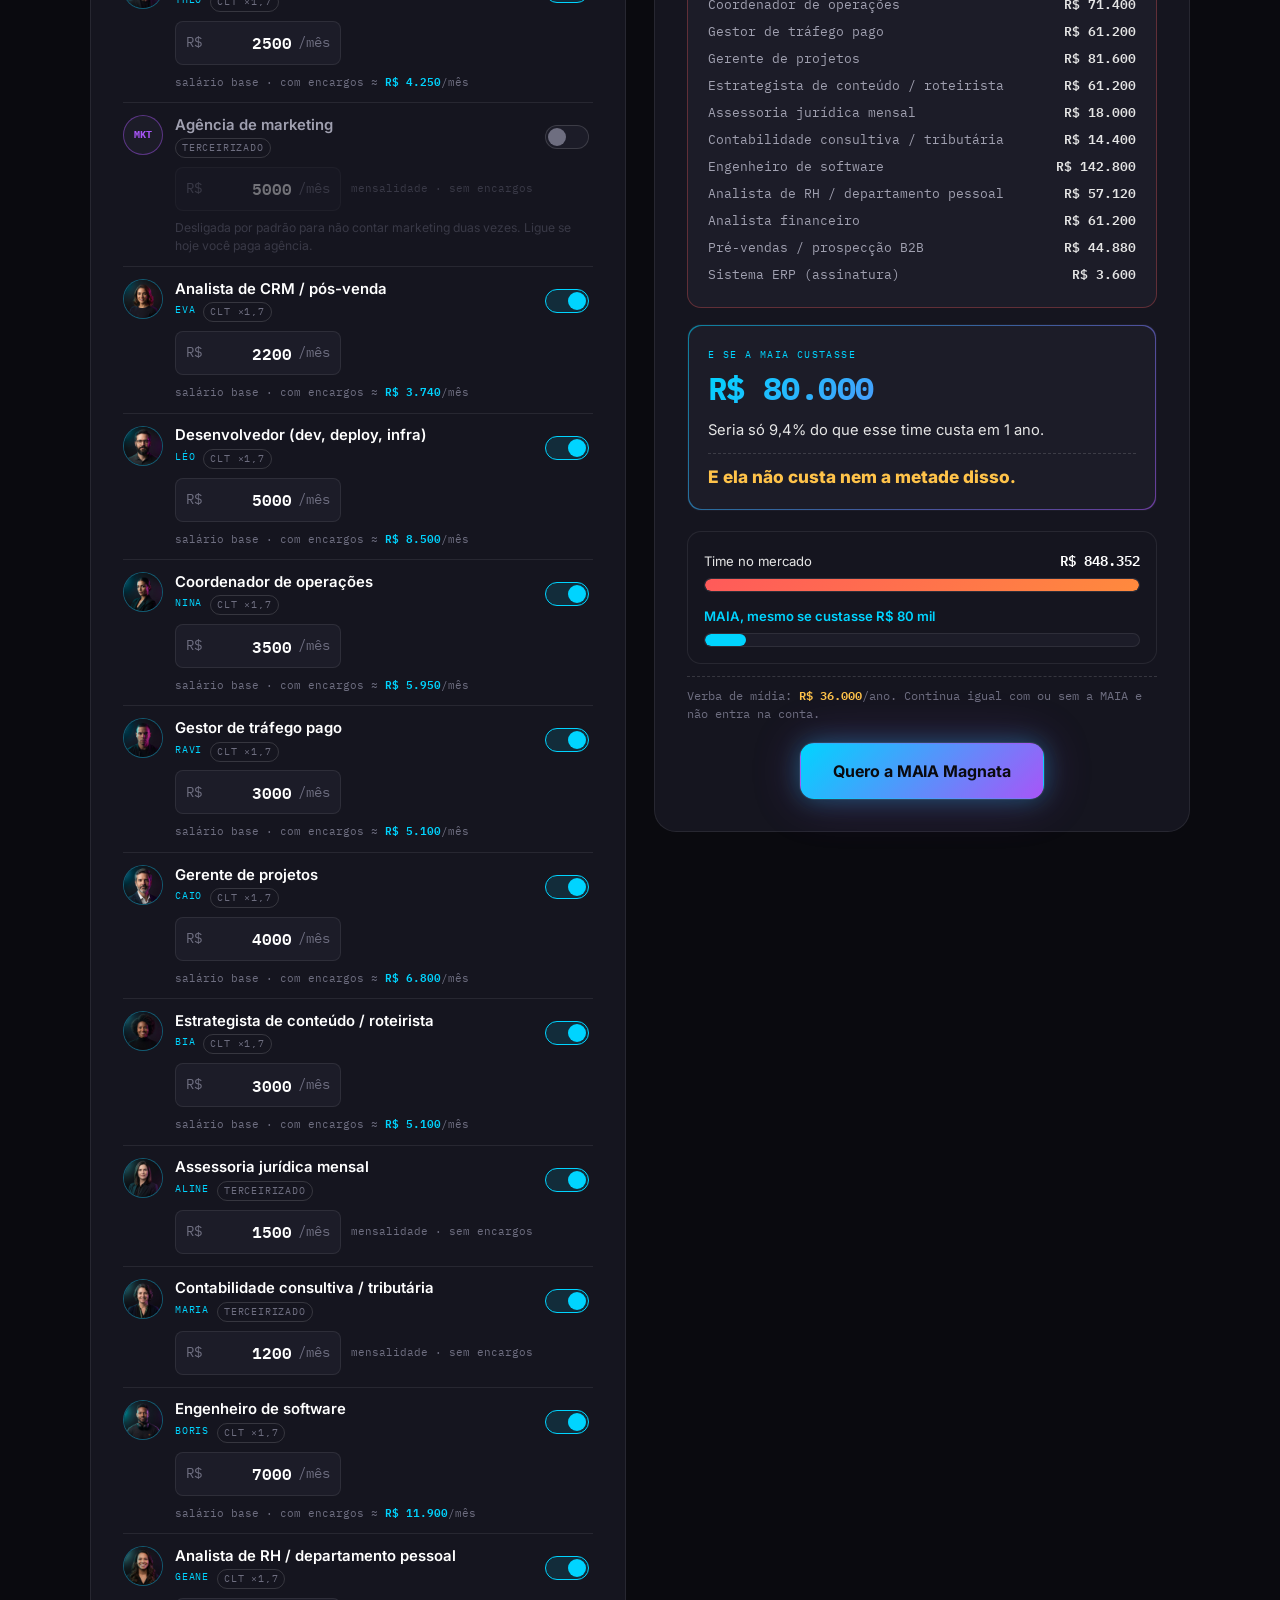
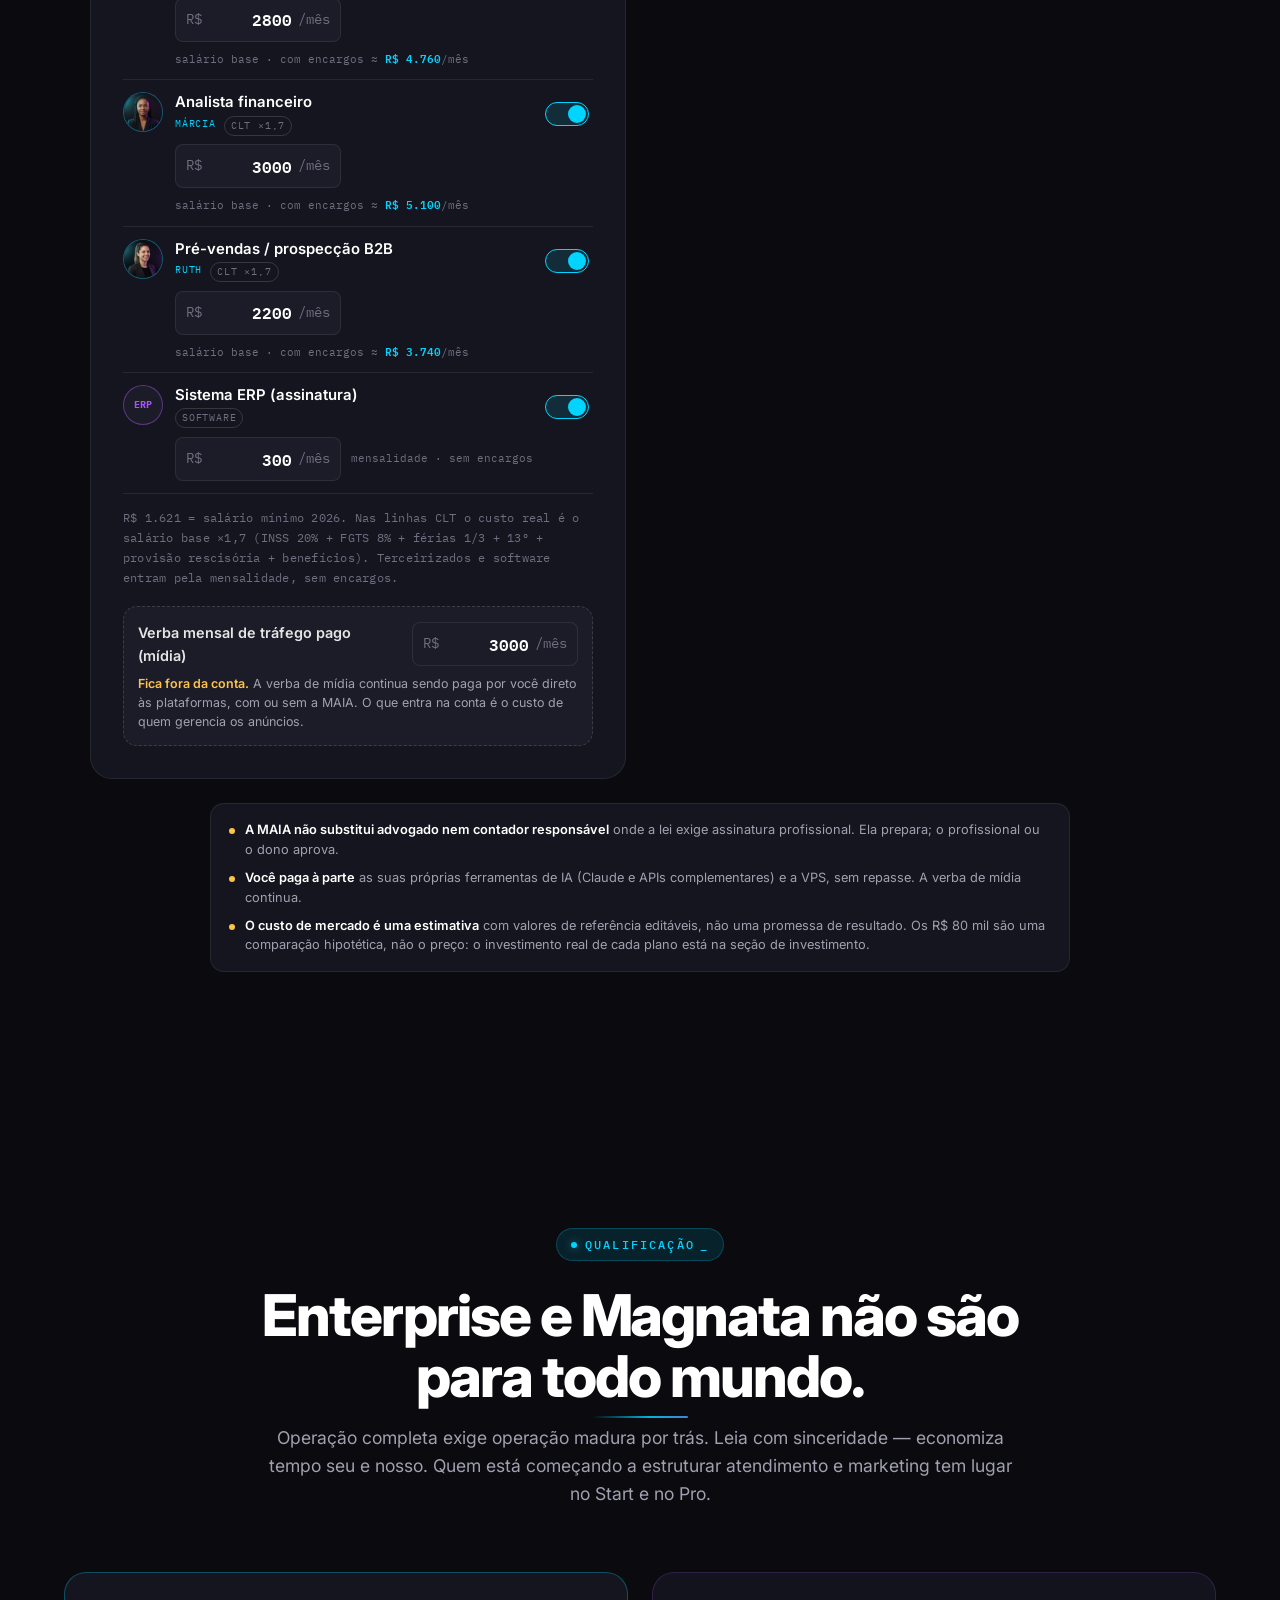
==== commit 6cabbfa5: "Prévia do link: título MaIA, do Start ao Magnata" ====
--- a/index.html
+++ b/index.html
@@ -11,7 +11,7 @@
 
 <!-- Open Graph -->
 <meta property="og:type" content="website">
-<meta property="og:title" content="Agência no Bolso · MAIA Enterprise">
+<meta property="og:title" content="Agência no Bolso · MaIA, do Start ao Magnata">
 <meta property="og:description" content="Sua empresa. Com IA real. Uma esteira de agentes coordenados rodando no seu CNPJ. Quatro planos, do Start ao Magnata, com até 14 agentes especialistas.">
 <meta property="og:site_name" content="Agência no Bolso — MaIA">
 <meta property="og:url" content="https://lp.agencianobolso.com.br/">
@@ -23,7 +23,7 @@
 <meta property="og:image:alt" content="Agência no Bolso: Sua empresa. Com IA real. Até 14 agentes especialistas.">
 <meta property="og:locale" content="pt_BR">
 <meta name="twitter:card" content="summary_large_image">
-<meta name="twitter:title" content="Agência no Bolso · MAIA Enterprise">
+<meta name="twitter:title" content="Agência no Bolso · MaIA, do Start ao Magnata">
 <meta name="twitter:description" content="Sua empresa. Com IA real. Uma esteira de agentes coordenados rodando no seu CNPJ. Quatro planos, do Start ao Magnata, com até 14 agentes especialistas.">
 <meta name="twitter:image" content="https://lp.agencianobolso.com.br/assets/og-maia.jpg?v=2">
 
